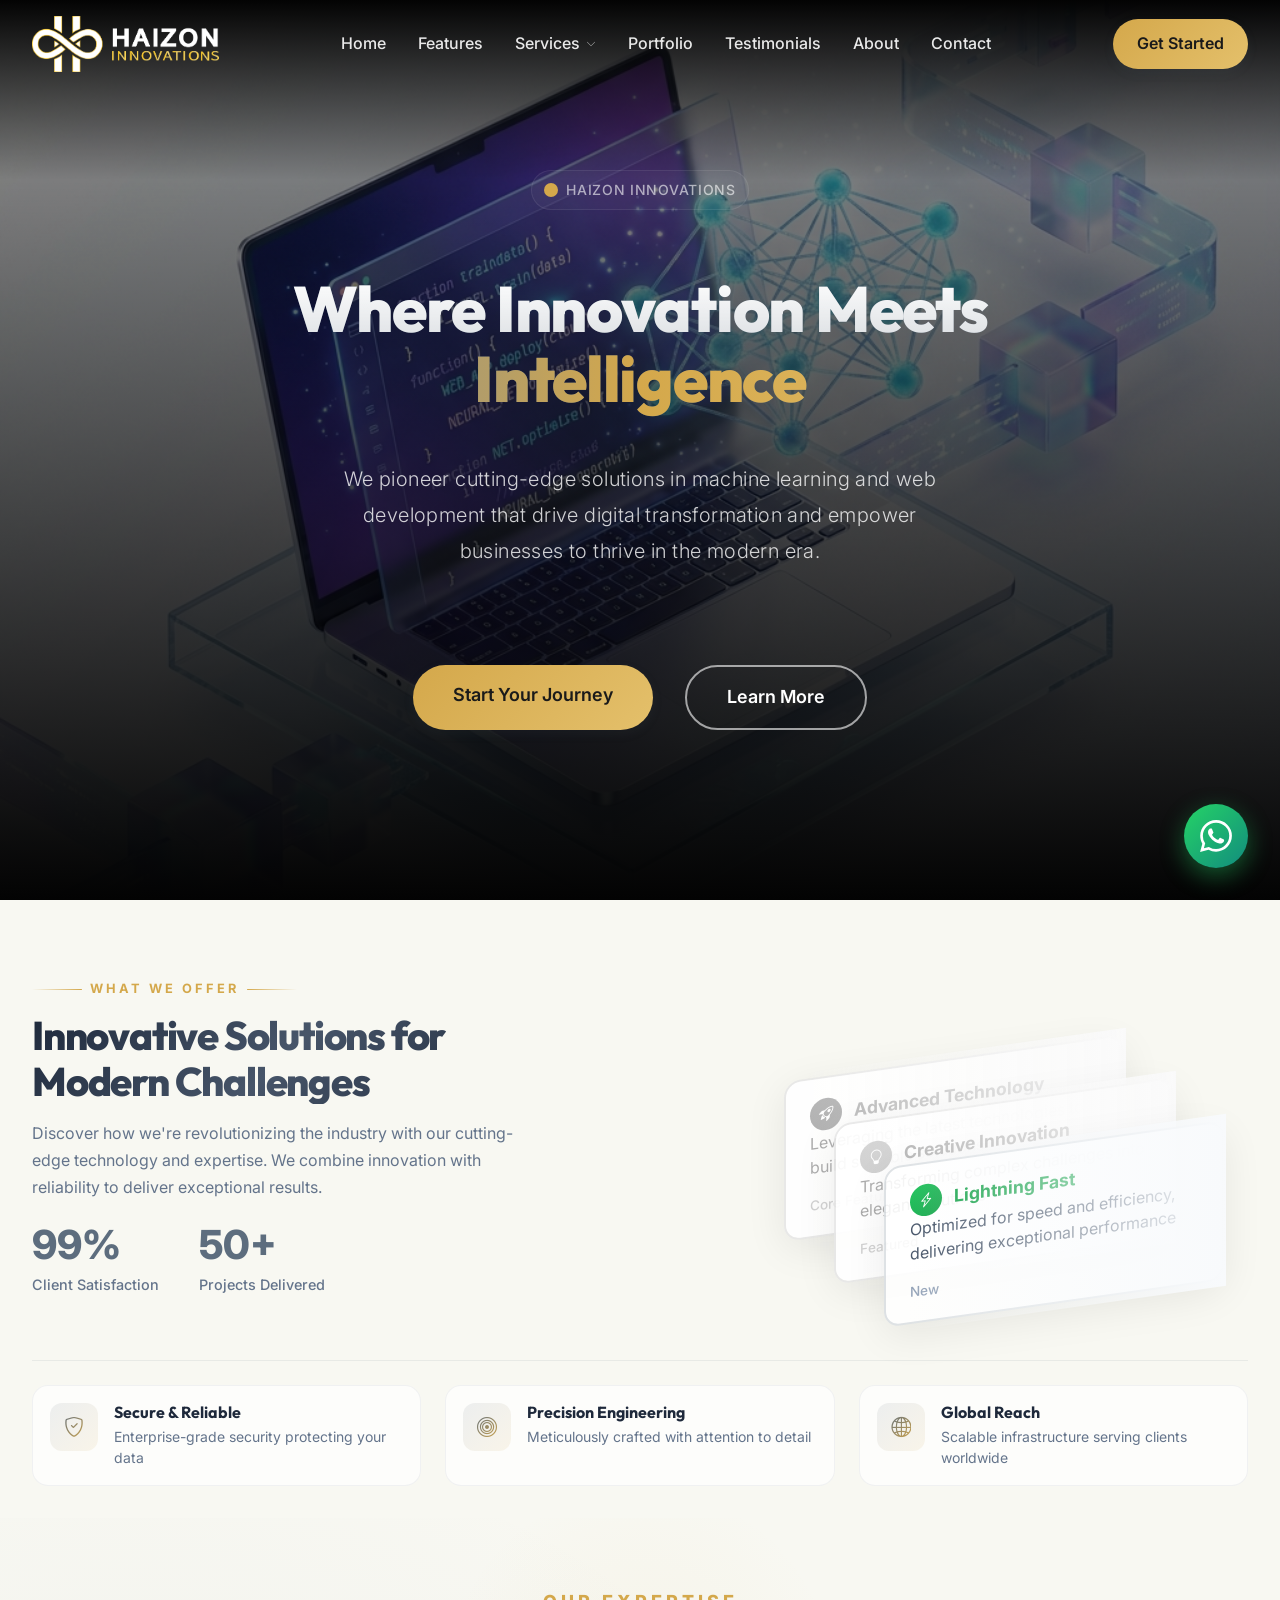
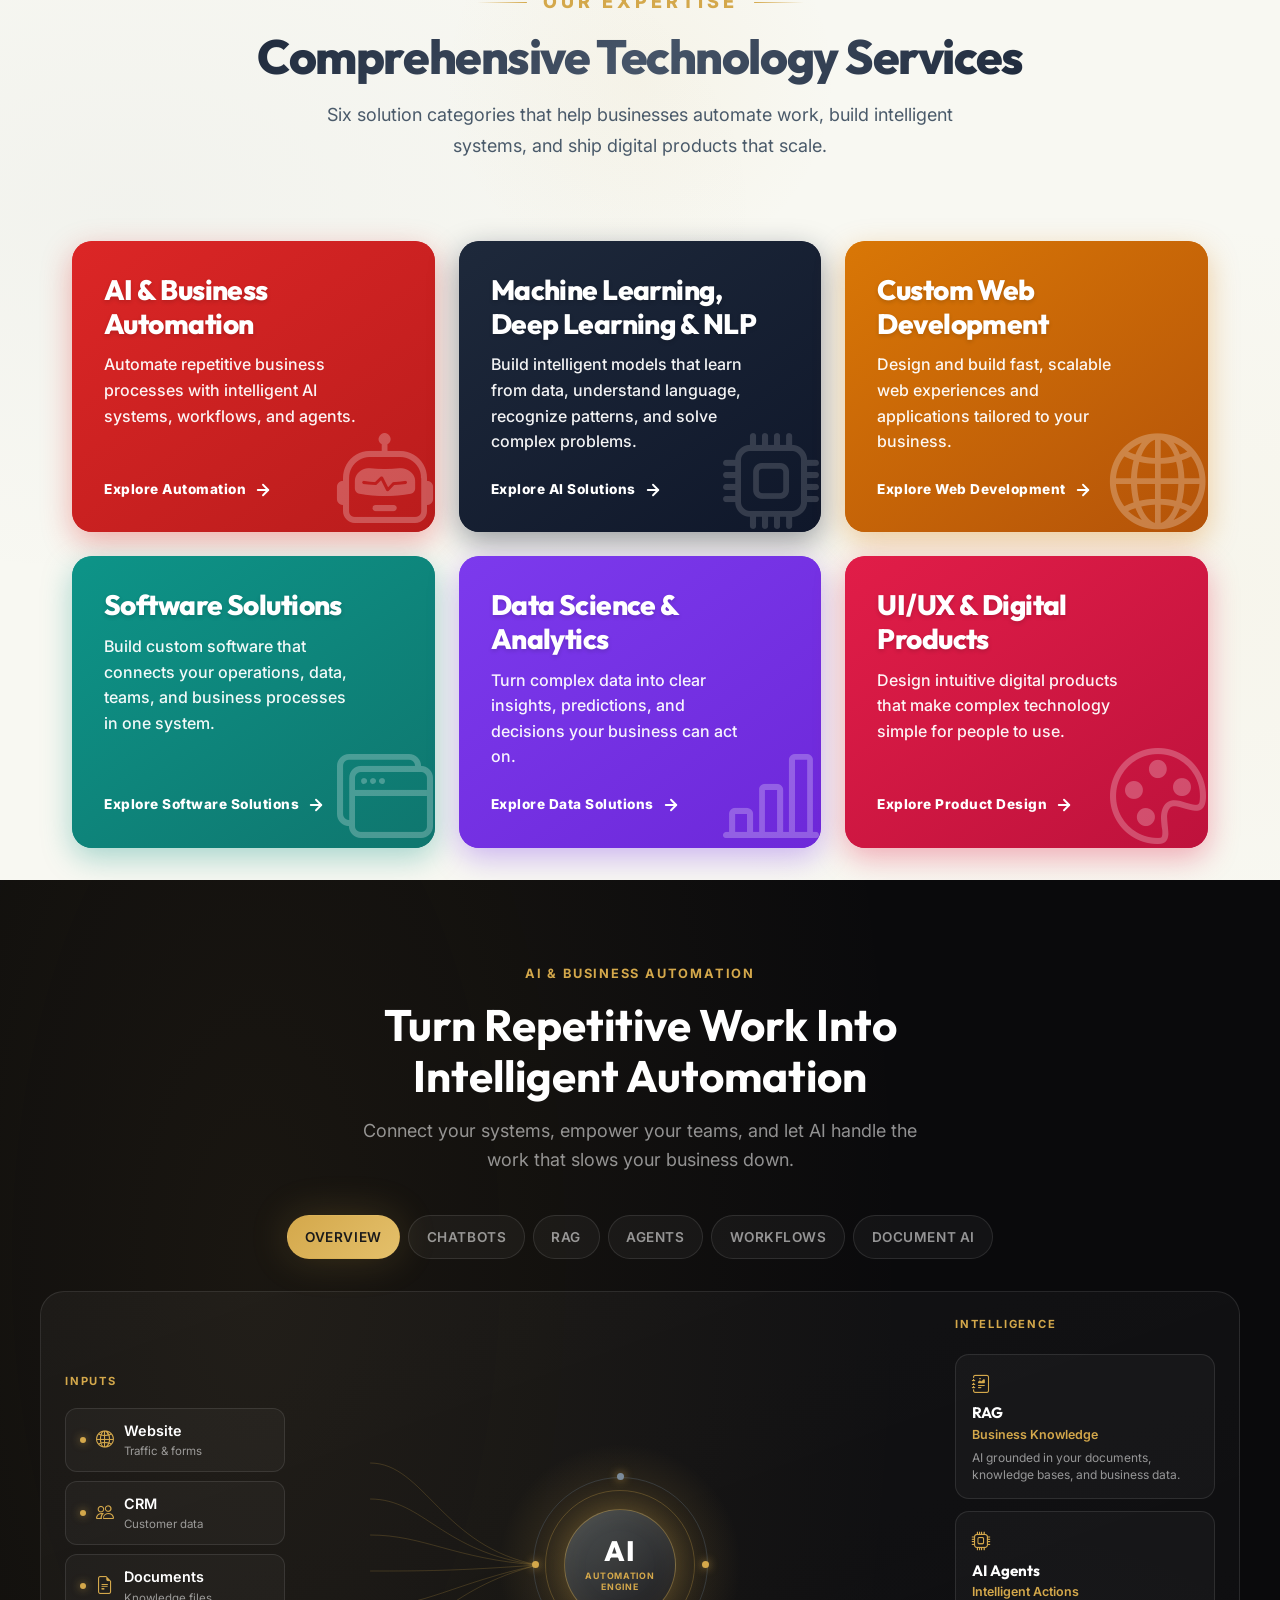
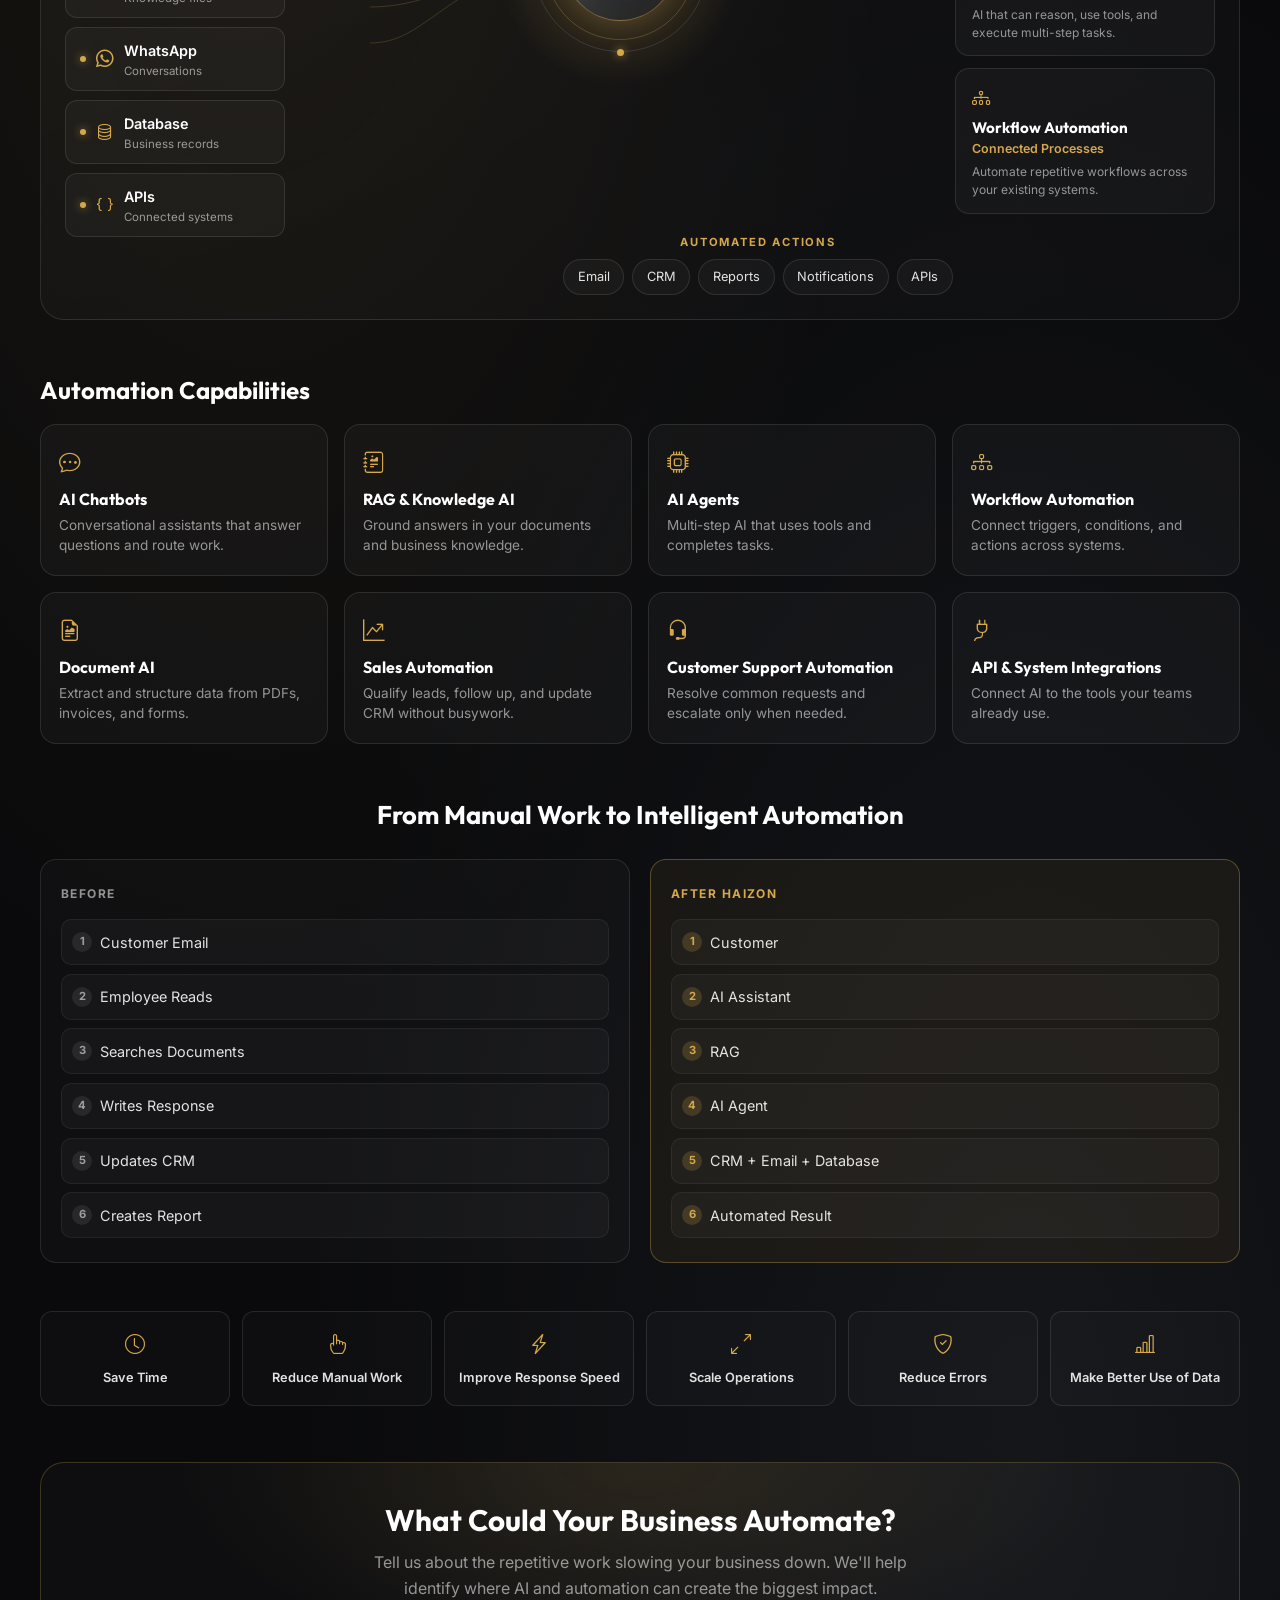
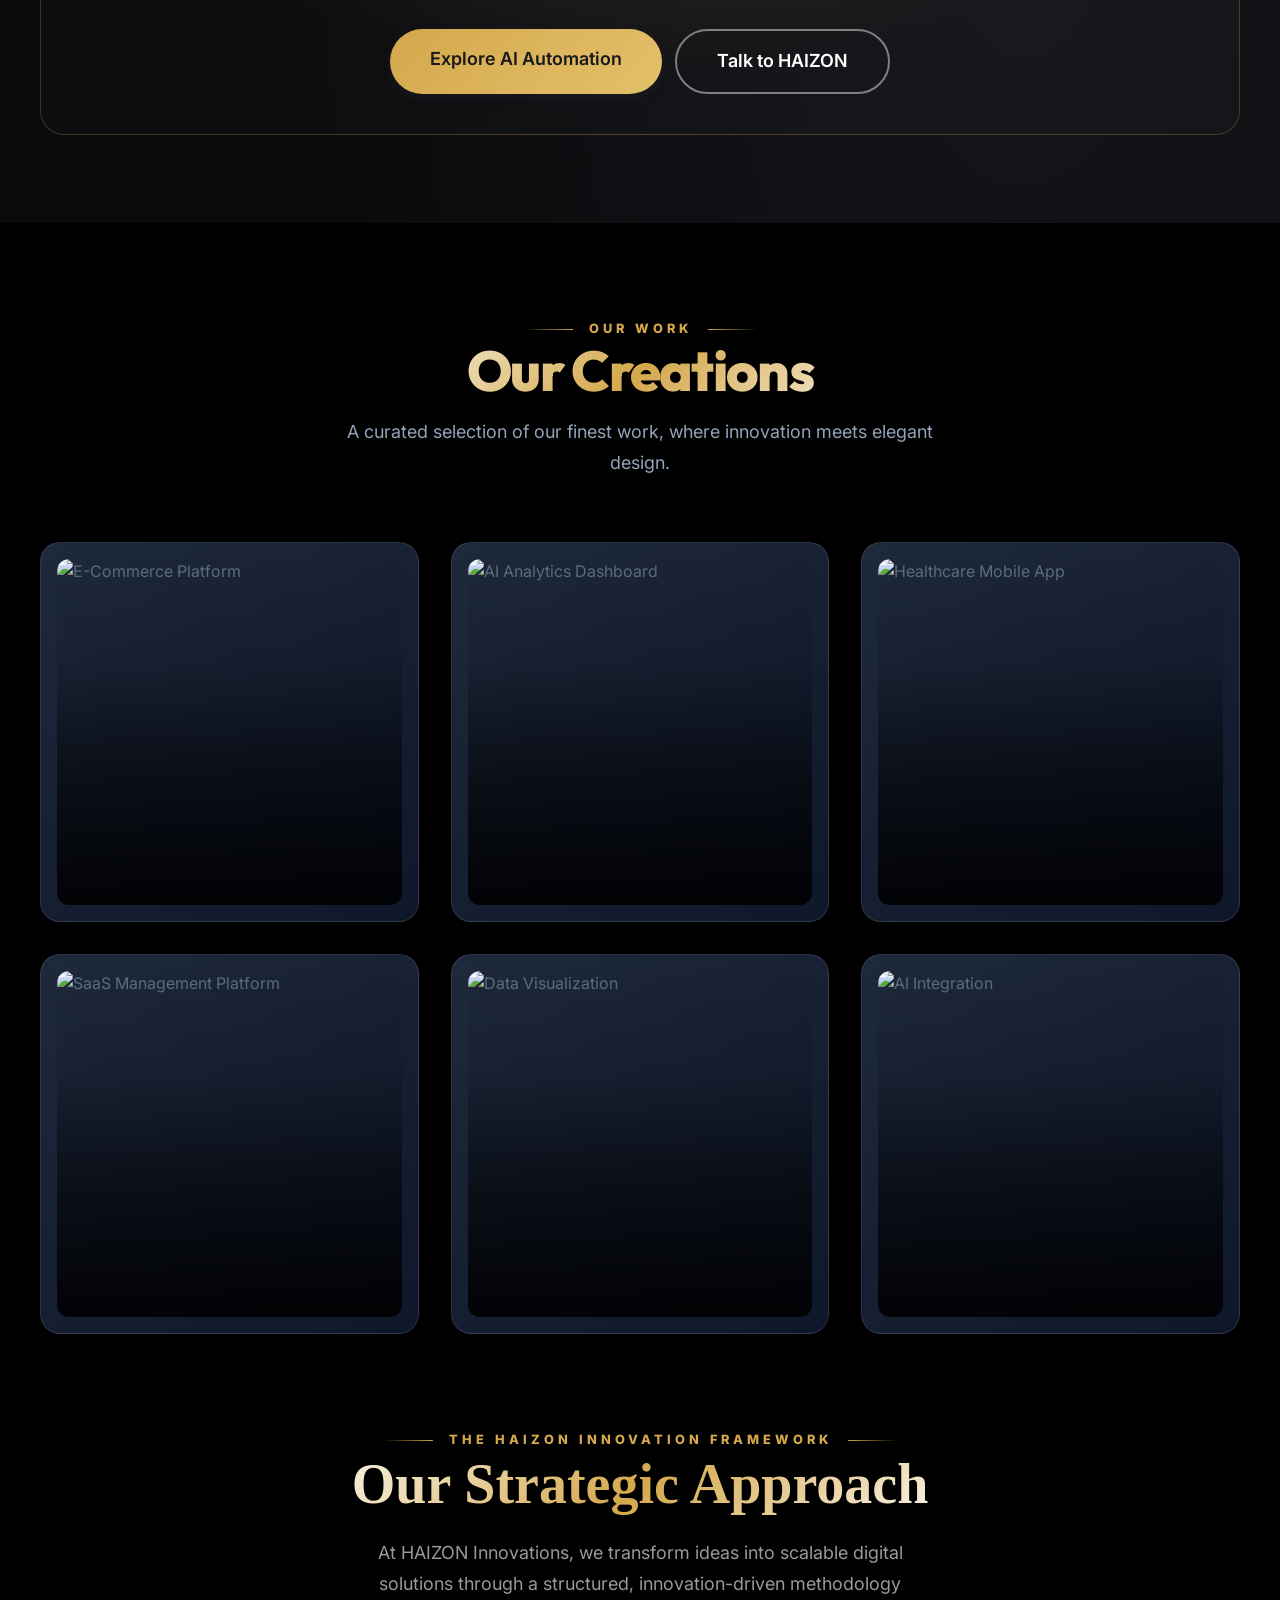
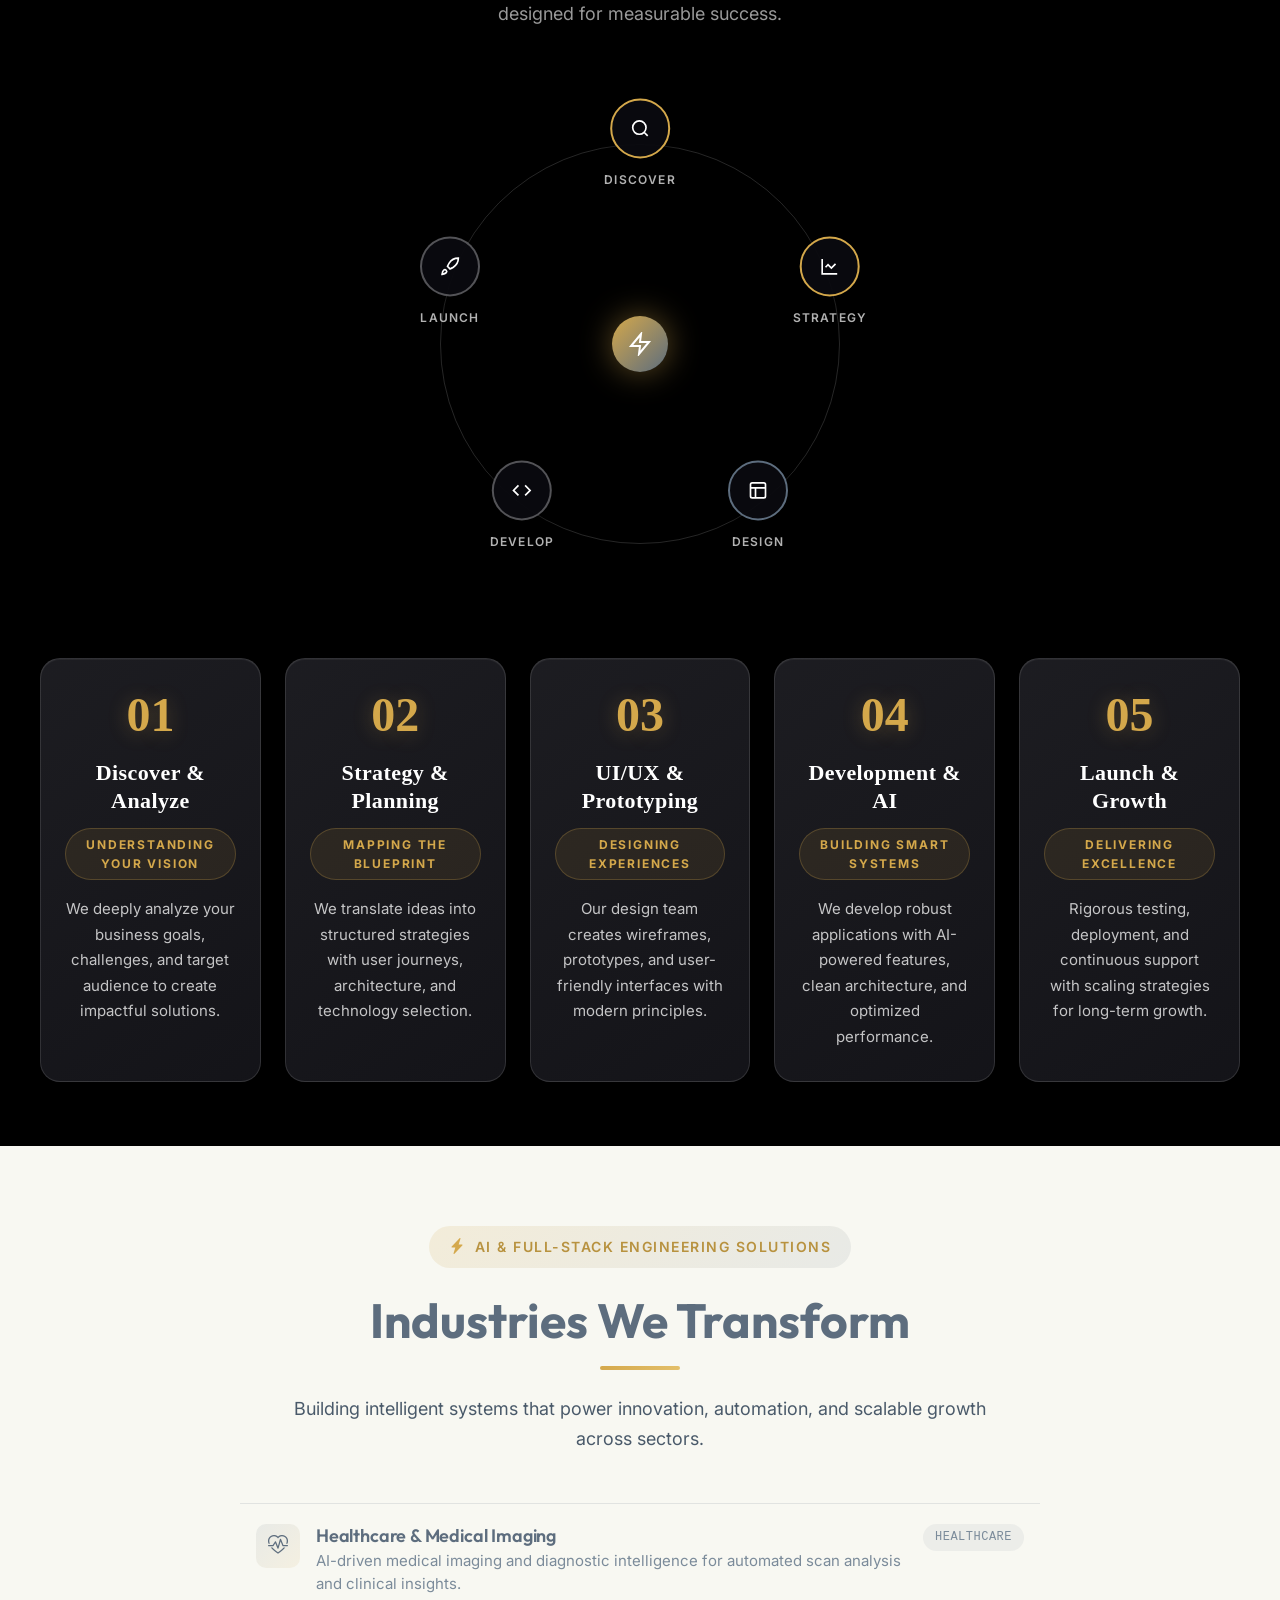
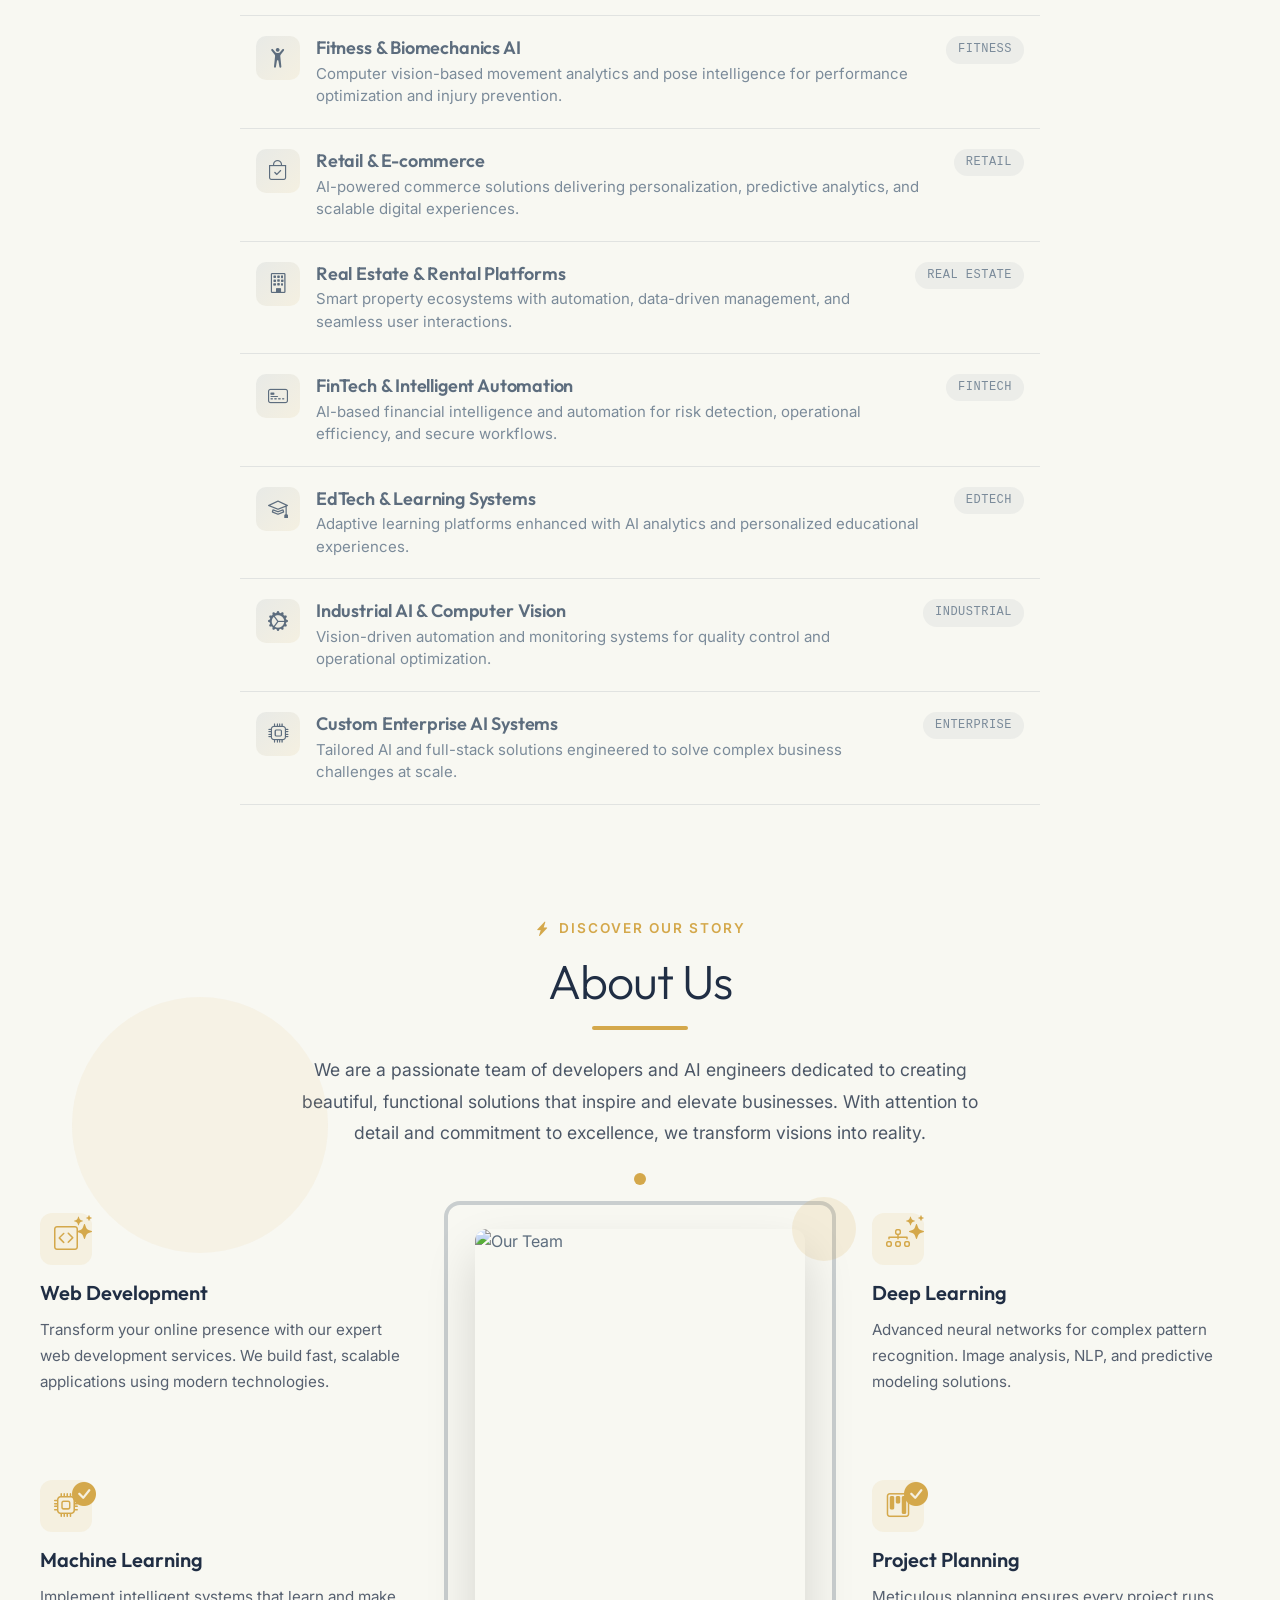
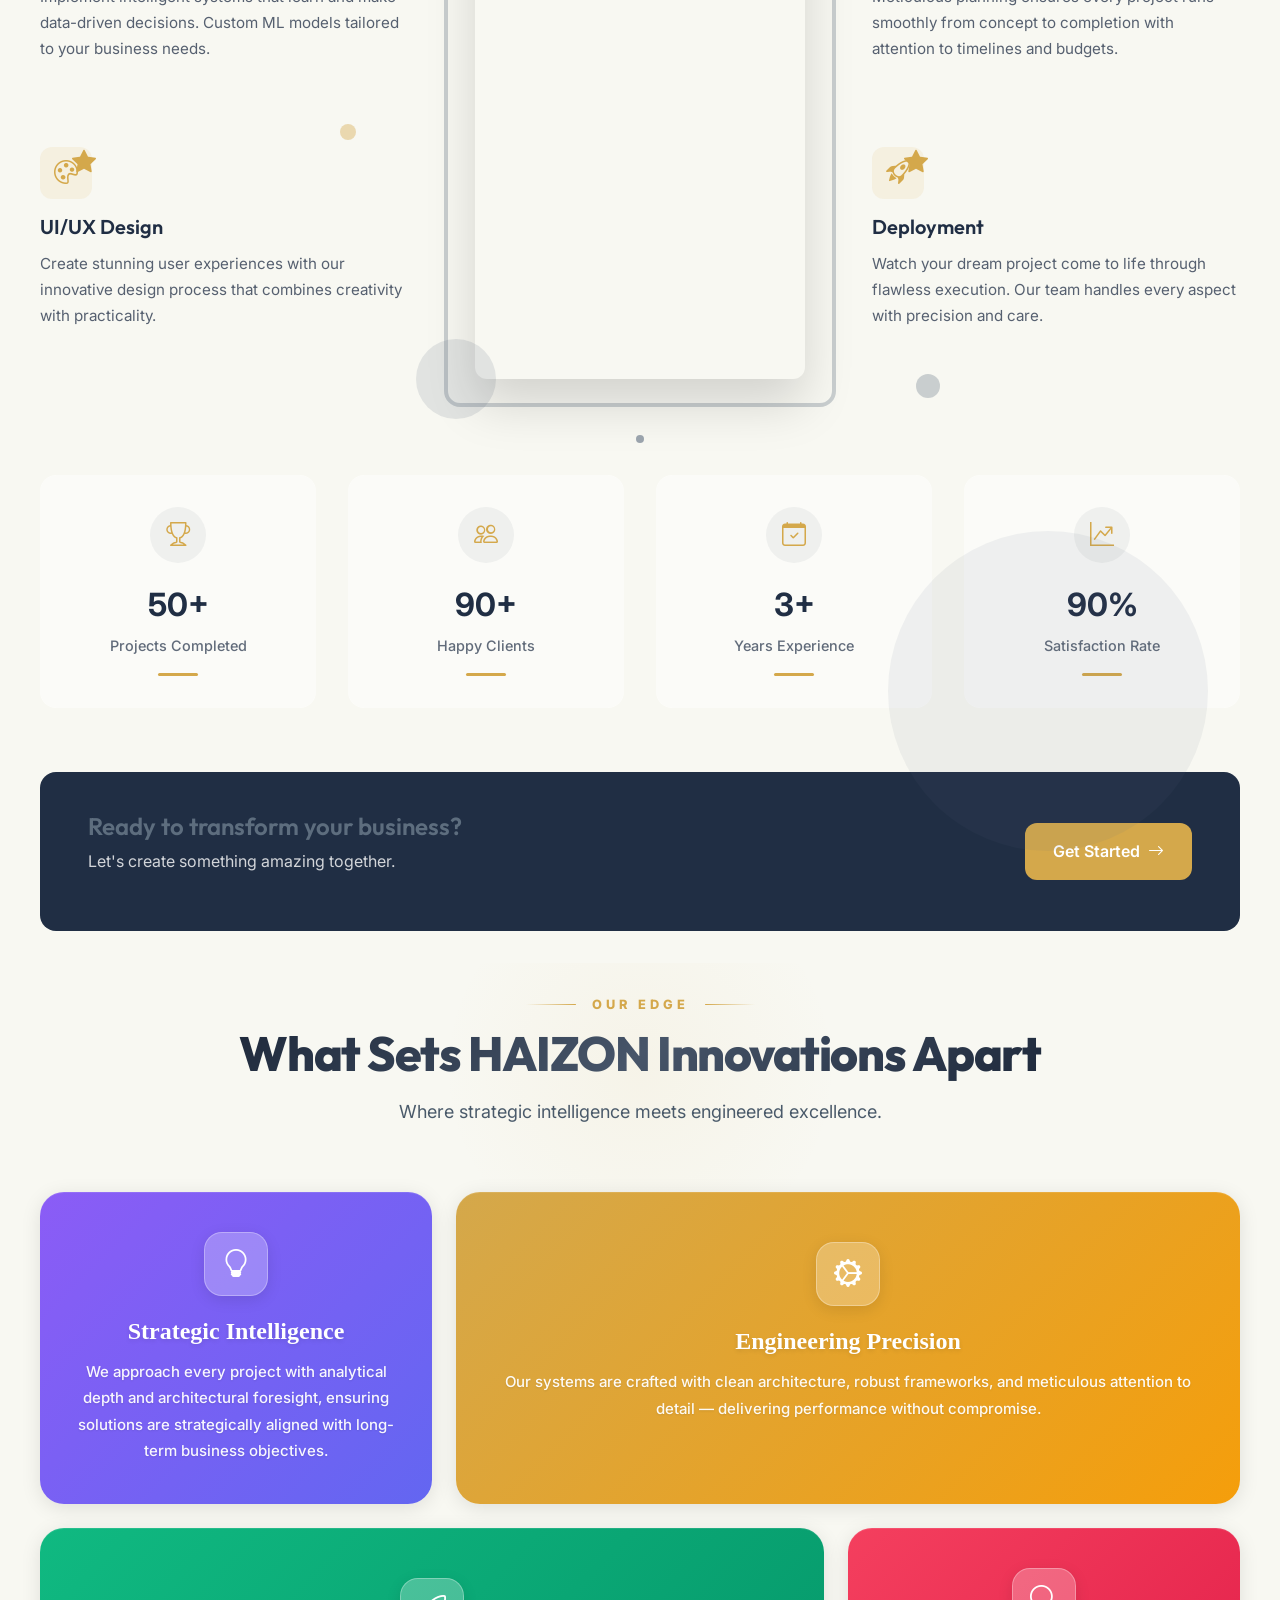
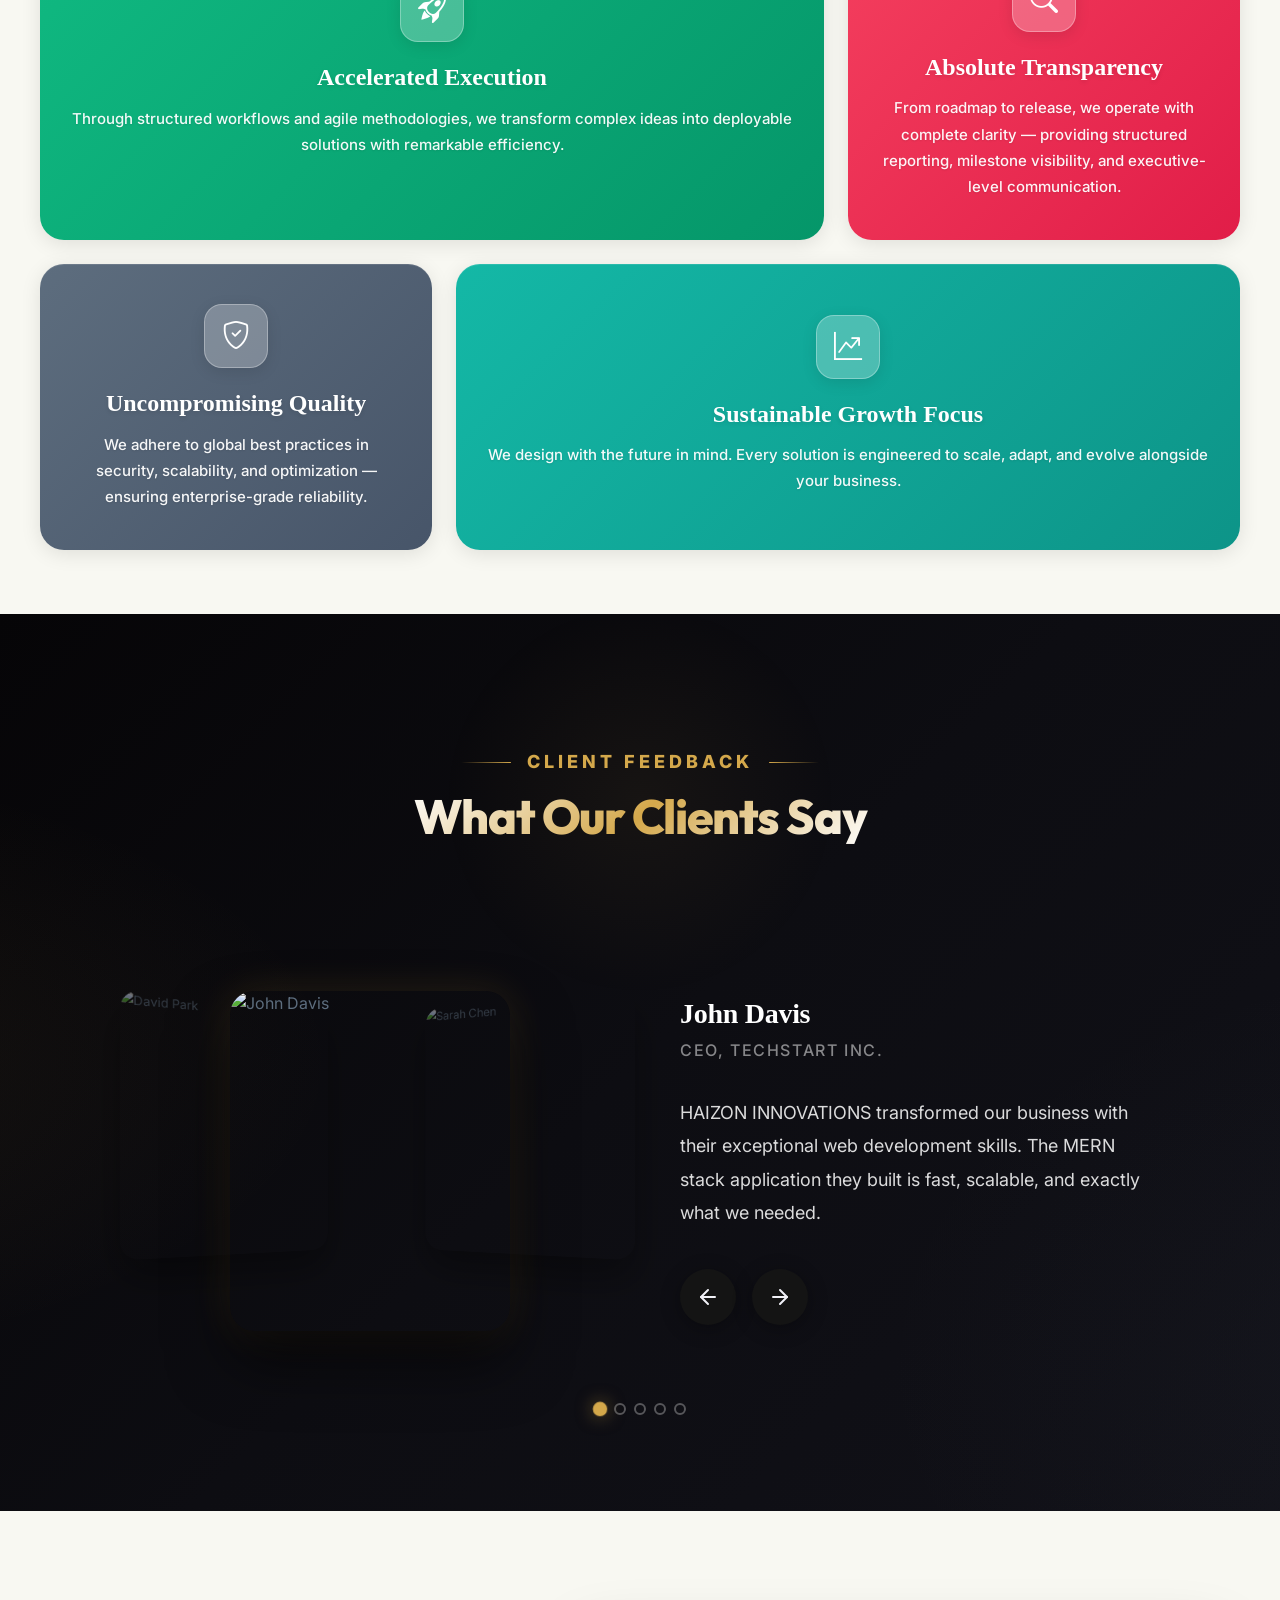
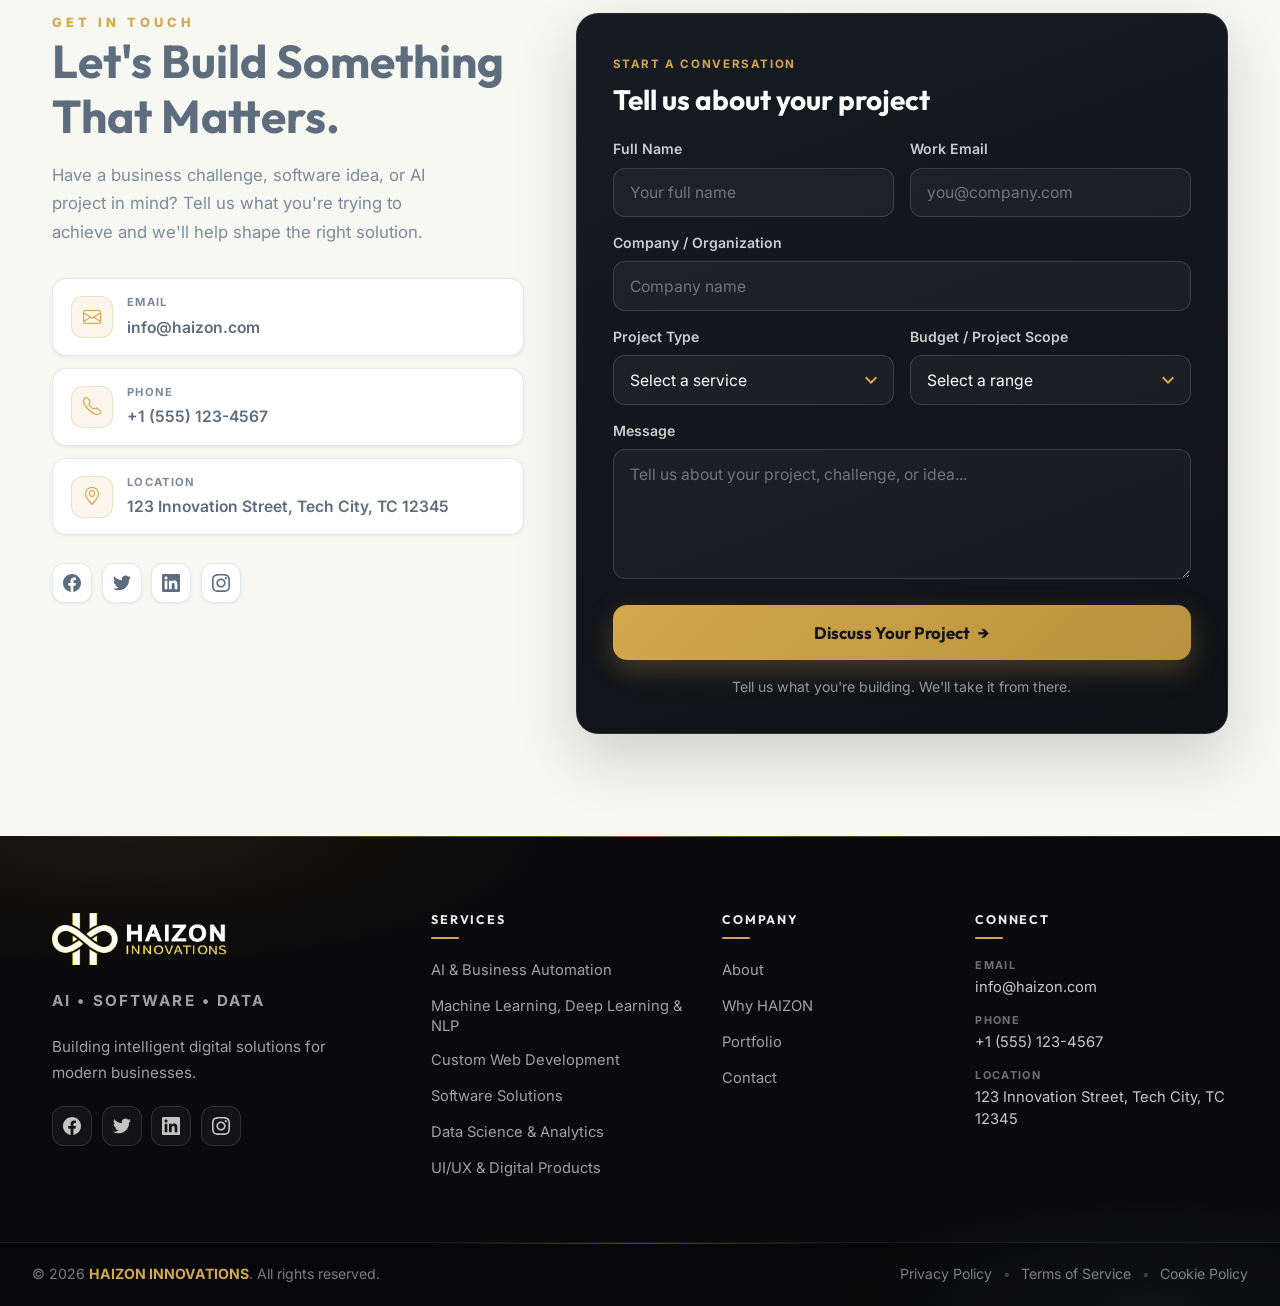
==== index.html @ 23eec8fb "made till data science" ====
<!DOCTYPE html>
<html lang="en">

<head>
    <meta charset="UTF-8">
    <meta name="viewport" content="width=device-width, initial-scale=1.0">
    <meta name="description"
        content="HAIZON INNOVATIONS - Leading the future with cutting-edge technology and innovative solutions">
    <meta name="keywords"
        content="innovation, technology, HAIZON INNOVATIONS, solutions, digital transformation, web development, machine learning, AI">
    <title>HAIZON INNOVATIONS | Pioneering the Future</title>

    <!-- Google Fonts -->
    <link rel="preconnect" href="https://fonts.googleapis.com">
    <link rel="preconnect" href="https://fonts.gstatic.com" crossorigin>
    <link
        href="https://fonts.googleapis.com/css2?family=Inter:wght@300;400;500;600;700&family=Outfit:wght@400;500;600;700;800&display=swap"
        rel="stylesheet">

    <!-- Bootstrap Icons -->
    <link rel="stylesheet" href="https://cdn.jsdelivr.net/npm/bootstrap-icons@1.11.3/font/bootstrap-icons.min.css">

    <!-- Stylesheet -->
    <link rel="stylesheet" href="index.css">
</head>

<body>
    <!-- Navigation -->
    <nav class="navbar" id="navbar">
        <div class="nav-container">
            <a href="#home" class="logo">
                <img src="assets/images/logo.png" alt="HAIZON INNOVATIONS" class="logo-img logo" width="224" height="56" decoding="async">
            </a>
            <ul class="nav-links" id="navLinks">
                <li><a href="#home">Home</a></li>
                <li><a href="#features">Features</a></li>
                <li class="nav-dropdown">
                    <a href="#services">Services <svg class="dropdown-arrow" width="10" height="10" viewBox="0 0 16 16" fill="currentColor"><path fill-rule="evenodd" d="M1.646 4.646a.5.5 0 0 1 .708 0L8 10.293l5.646-5.647a.5.5 0 0 1 .708.708l-6 6a.5.5 0 0 1-.708 0l-6-6a.5.5 0 0 1 0-.708z"/></svg></a>
                    <ul class="dropdown-menu">
                        <li><a href="automation.html">AI &amp; Business Automation</a></li>
                        <li><a href="machine-learning.html">Machine Learning, Deep Learning &amp; NLP</a></li>
                        <li><a href="custom-web-development.html">Custom Web Development</a></li>
                        <li><a href="software-solutions.html">Software Solutions</a></li>
                        <li><a href="data-science.html">Data Science &amp; Analytics</a></li>
                        <li><a href="ui-ux.html">UI/UX &amp; Digital Products</a></li>
                    </ul>
                </li>
                <li><a href="#portfolio">Portfolio</a></li>
                <li><a href="#testimonials">Testimonials</a></li>
                <li><a href="#about">About</a></li>
                <li><a href="#contact">Contact</a></li>
            </ul>

            <a href="#contact" class="nav-cta">Get Started</a>

            <button class="menu-toggle" id="menuToggle" aria-label="Toggle navigation menu" aria-expanded="false">
                <span></span>
                <span></span>
                <span></span>
            </button>
        </div>
    </nav>

    <!-- Hero Section -->
    <section class="hero" id="home">
        <div class="hero-background" id="heroBackground">
            <img src="assets/images/hero-image.png" alt="" class="hero-bg-poster" width="1920" height="1080" decoding="async" fetchpriority="high">
            <video id="heroVideo" class="hero-video" muted loop playsinline preload="none"
                poster="assets/images/hero-image.png" aria-hidden="true" disablePictureInPicture>
                <source data-src="assets/images/hero-background.mp4" type="video/mp4">
            </video>
            <div class="hero-video-overlay"></div>
        </div>

        <div class="hero-container">
            <div class="hero-content-wrapper">
                <!-- Badge -->
                <div class="hero-badge fade-up" data-delay="0.5">
                    <svg class="badge-icon" width="8" height="8" viewBox="0 0 8 8" fill="currentColor">
                        <circle cx="4" cy="4" r="4" fill="currentColor" />
                    </svg>
                    <span>HAIZON INNOVATIONS</span>
                </div>

                <!-- Title -->
                <h1 class="hero-title fade-up" data-delay="0.7">
                    <span class="title-line-1">Where Innovation Meets</span>
                    <span class="title-line-2">Intelligence</span>
                </h1>

                <!-- Description -->
                <p class="hero-description fade-up" data-delay="0.9">
                    We pioneer cutting-edge solutions in machine learning and web development that drive digital
                    transformation and empower businesses to thrive in the modern era.
                </p>

                <!-- CTA Buttons -->
                <div class="hero-cta fade-up" data-delay="1.1">
                    <a href="#contact" class="btn btn-primary">Start Your Journey</a>
                    <a href="#about" class="btn btn-secondary">Learn More</a>
                </div>
            </div>
        </div>

        <!-- Bottom Gradient Overlay -->
        <div class="hero-bottom-overlay"></div>
    </section>

    <!-- Features Section - Premium Stacked Cards -->
    <section class="features" id="features">
        <div class="container">
            <div class="features-layout">
                <!-- Left Side: Section Header -->
                <div class="features-header">
                    <p class="section-subtitle features-subtitle">What We Offer</p>
                    <h2 class="features-title">Innovative Solutions for Modern Challenges</h2>
                    <p class="features-description">
                        Discover how we're revolutionizing the industry with our cutting-edge technology and expertise. 
                        We combine innovation with reliability to deliver exceptional results.
                    </p>
                    <div class="features-stats">
                        <div class="stat-item">
                            <span class="stat-value">99%</span>
                            <span class="stat-label">Client Satisfaction</span>
                        </div>
                        <div class="stat-item">
                            <span class="stat-value">50+</span>
                            <span class="stat-label">Projects Delivered</span>
                        </div>
                    </div>
                </div>

                <!-- Right Side: Stacked Cards -->
                <div class="stacked-cards-container">
                    <div class="stacked-cards">
                        <!-- Card 1 (Back) -->
                        <div class="display-card card-back">
                            <div class="card-header">
                                <span class="card-icon-badge">
                                    <i class="bi bi-rocket-takeoff"></i>
                                </span>
                                <span class="card-label">Advanced Technology</span>
                            </div>
                            <p class="card-text">Leveraging the latest technologies to build scalable solutions</p>
                            <span class="card-date">Core Feature</span>
                        </div>

                        <!-- Card 2 (Middle) -->
                        <div class="display-card card-middle">
                            <div class="card-header">
                                <span class="card-icon-badge icon-amber">
                                    <i class="bi bi-lightbulb"></i>
                                </span>
                                <span class="card-label label-amber">Creative Innovation</span>
                            </div>
                            <p class="card-text">Transforming complex challenges into elegant solutions</p>
                            <span class="card-date">Featured</span>
                        </div>

                        <!-- Card 3 (Front) -->
                        <div class="display-card card-front">
                            <div class="card-header">
                                <span class="card-icon-badge icon-green">
                                    <i class="bi bi-lightning-charge"></i>
                                </span>
                                <span class="card-label label-green">Lightning Fast</span>
                            </div>
                            <p class="card-text">Optimized for speed and efficiency, delivering exceptional performance</p>
                            <span class="card-date">New</span>
                        </div>
                    </div>
                </div>
            </div>

            <!-- Bottom Features Grid -->
            <div class="features-grid-bottom">
                <div class="mini-feature-card">
                    <div class="mini-icon">
                        <i class="bi bi-shield-check"></i>
                    </div>
                    <div class="mini-content">
                        <h4>Secure & Reliable</h4>
                        <p>Enterprise-grade security protecting your data</p>
                    </div>
                </div>

                <div class="mini-feature-card">
                    <div class="mini-icon">
                        <i class="bi bi-bullseye"></i>
                    </div>
                    <div class="mini-content">
                        <h4>Precision Engineering</h4>
                        <p>Meticulously crafted with attention to detail</p>
                    </div>
                </div>

                <div class="mini-feature-card">
                    <div class="mini-icon">
                        <i class="bi bi-globe2"></i>
                    </div>
                    <div class="mini-content">
                        <h4>Global Reach</h4>
                        <p>Scalable infrastructure serving clients worldwide</p>
                    </div>
                </div>
            </div>
        </div>
    </section>

    <!-- Services Section -->
    <section class="services" id="services">
        <div class="container">
            <div class="section-header">
                <p class="section-subtitle">Our Expertise</p>
                <h2>Comprehensive Technology Services</h2>
                <p>Six solution categories that help businesses automate work, build intelligent systems, and ship digital products that scale.</p>
            </div>

            <!-- Premium Service Cards Grid -->
            <div class="premium-services-grid">
                <!-- AI & Business Automation -->
                <div class="premium-service-card card-coral scroll-reveal">
                    <div class="premium-card-content">
                        <h3 class="premium-card-title">AI &amp; Business Automation</h3>
                        <p class="premium-card-desc">Automate repetitive business processes with intelligent AI systems, workflows, and agents.</p>
                        <a href="automation.html" class="premium-card-link">
                            Explore Automation
                            <svg xmlns="http://www.w3.org/2000/svg" width="18" height="18" viewBox="0 0 24 24" fill="none" stroke="currentColor" stroke-width="2.5" stroke-linecap="round" stroke-linejoin="round">
                                <path d="M5 12h14"></path>
                                <path d="m12 5 7 7-7 7"></path>
                            </svg>
                        </a>
                    </div>
                    <div class="premium-card-icon">
                        <i class="bi bi-robot"></i>
                    </div>
                </div>

                <!-- Machine Learning, Deep Learning & NLP -->
                <div class="premium-service-card card-slate scroll-reveal">
                    <div class="premium-card-content">
                        <h3 class="premium-card-title">Machine Learning, Deep Learning &amp; NLP</h3>
                        <p class="premium-card-desc">Build intelligent models that learn from data, understand language, recognize patterns, and solve complex problems.</p>
                        <a href="machine-learning.html" class="premium-card-link">
                            Explore AI Solutions
                            <svg xmlns="http://www.w3.org/2000/svg" width="18" height="18" viewBox="0 0 24 24" fill="none" stroke="currentColor" stroke-width="2.5" stroke-linecap="round" stroke-linejoin="round">
                                <path d="M5 12h14"></path>
                                <path d="m12 5 7 7-7 7"></path>
                            </svg>
                        </a>
                    </div>
                    <div class="premium-card-icon">
                        <i class="bi bi-cpu"></i>
                    </div>
                </div>

                <!-- Custom Web Development -->
                <div class="premium-service-card card-amber scroll-reveal">
                    <div class="premium-card-content">
                        <h3 class="premium-card-title">Custom Web Development</h3>
                        <p class="premium-card-desc">Design and build fast, scalable web experiences and applications tailored to your business.</p>
                        <a href="custom-web-development.html" class="premium-card-link">
                            Explore Web Development
                            <svg xmlns="http://www.w3.org/2000/svg" width="18" height="18" viewBox="0 0 24 24" fill="none" stroke="currentColor" stroke-width="2.5" stroke-linecap="round" stroke-linejoin="round">
                                <path d="M5 12h14"></path>
                                <path d="m12 5 7 7-7 7"></path>
                            </svg>
                        </a>
                    </div>
                    <div class="premium-card-icon">
                        <i class="bi bi-globe2"></i>
                    </div>
                </div>

                <!-- Software Solutions -->
                <div class="premium-service-card card-teal scroll-reveal">
                    <div class="premium-card-content">
                        <h3 class="premium-card-title">Software Solutions</h3>
                        <p class="premium-card-desc">Build custom software that connects your operations, data, teams, and business processes in one system.</p>
                        <a href="software-solutions.html" class="premium-card-link">
                            Explore Software Solutions
                            <svg xmlns="http://www.w3.org/2000/svg" width="18" height="18" viewBox="0 0 24 24" fill="none" stroke="currentColor" stroke-width="2.5" stroke-linecap="round" stroke-linejoin="round">
                                <path d="M5 12h14"></path>
                                <path d="m12 5 7 7-7 7"></path>
                            </svg>
                        </a>
                    </div>
                    <div class="premium-card-icon">
                        <i class="bi bi-window-stack"></i>
                    </div>
                </div>

                <!-- Data Science & Analytics -->
                <div class="premium-service-card card-violet scroll-reveal">
                    <div class="premium-card-content">
                        <h3 class="premium-card-title">Data Science &amp; Analytics</h3>
                        <p class="premium-card-desc">Turn complex data into clear insights, predictions, and decisions your business can act on.</p>
                        <a href="data-science.html" class="premium-card-link">
                            Explore Data Solutions
                            <svg xmlns="http://www.w3.org/2000/svg" width="18" height="18" viewBox="0 0 24 24" fill="none" stroke="currentColor" stroke-width="2.5" stroke-linecap="round" stroke-linejoin="round">
                                <path d="M5 12h14"></path>
                                <path d="m12 5 7 7-7 7"></path>
                            </svg>
                        </a>
                    </div>
                    <div class="premium-card-icon">
                        <i class="bi bi-bar-chart-line"></i>
                    </div>
                </div>

                <!-- UI/UX & Digital Products -->
                <div class="premium-service-card card-rose scroll-reveal">
                    <div class="premium-card-content">
                        <h3 class="premium-card-title">UI/UX &amp; Digital Products</h3>
                        <p class="premium-card-desc">Design intuitive digital products that make complex technology simple for people to use.</p>
                        <a href="ui-ux.html" class="premium-card-link">
                            Explore Product Design
                            <svg xmlns="http://www.w3.org/2000/svg" width="18" height="18" viewBox="0 0 24 24" fill="none" stroke="currentColor" stroke-width="2.5" stroke-linecap="round" stroke-linejoin="round">
                                <path d="M5 12h14"></path>
                                <path d="m12 5 7 7-7 7"></path>
                            </svg>
                        </a>
                    </div>
                    <div class="premium-card-icon">
                        <i class="bi bi-palette"></i>
                    </div>
                </div>
            </div>
            </div>
        </div>
    </section>

    <!-- AI & Business Automation Section -->
    <section class="automation-section" id="automation" aria-labelledby="automation-heading">
        <div class="automation-container">
            <header class="automation-header">
                <p class="automation-eyebrow">AI &amp; BUSINESS AUTOMATION</p>
                <h2 id="automation-heading" class="automation-title">Turn Repetitive Work Into Intelligent Automation</h2>
                <p class="automation-lead">Connect your systems, empower your teams, and let AI handle the work that slows your business down.</p>
            </header>

            <div class="automation-tabs" role="tablist" aria-label="Automation capabilities">
                <button type="button" class="automation-tab" role="tab" id="automation-tab-overview" aria-selected="true" aria-controls="automation-panel" tabindex="0" data-mode="overview">Overview</button>
                <button type="button" class="automation-tab" role="tab" id="automation-tab-chatbots" aria-selected="false" aria-controls="automation-panel" tabindex="-1" data-mode="chatbots">Chatbots</button>
                <button type="button" class="automation-tab" role="tab" id="automation-tab-rag" aria-selected="false" aria-controls="automation-panel" tabindex="-1" data-mode="rag">RAG</button>
                <button type="button" class="automation-tab" role="tab" id="automation-tab-agents" aria-selected="false" aria-controls="automation-panel" tabindex="-1" data-mode="agents">Agents</button>
                <button type="button" class="automation-tab" role="tab" id="automation-tab-workflows" aria-selected="false" aria-controls="automation-panel" tabindex="-1" data-mode="workflows">Workflows</button>
                <button type="button" class="automation-tab" role="tab" id="automation-tab-document" aria-selected="false" aria-controls="automation-panel" tabindex="-1" data-mode="document">Document AI</button>
            </div>

            <p class="automation-live" id="automation-live" aria-live="polite">Showing overview: business systems connected to the AI automation engine.</p>

            <div class="automation-visual" id="automation-panel" role="tabpanel" aria-labelledby="automation-tab-overview" data-mode="overview">

                <!-- Desktop composition (>=1200px) -->
                <div class="automation-visual--desktop" aria-hidden="false">
                    <div class="automation-ecosystem" data-flow="overview">
                        <div class="automation-inputs">
                            <p class="automation-layer-label">Inputs</p>
                            <div class="automation-node" data-input="website"><span class="automation-node-dot"></span><i class="bi bi-globe2" aria-hidden="true"></i><div><strong>Website</strong><span>Traffic &amp; forms</span></div></div>
                            <div class="automation-node" data-input="crm"><span class="automation-node-dot"></span><i class="bi bi-people" aria-hidden="true"></i><div><strong>CRM</strong><span>Customer data</span></div></div>
                            <div class="automation-node" data-input="documents"><span class="automation-node-dot"></span><i class="bi bi-file-earmark-text" aria-hidden="true"></i><div><strong>Documents</strong><span>Knowledge files</span></div></div>
                            <div class="automation-node" data-input="whatsapp"><span class="automation-node-dot"></span><i class="bi bi-whatsapp" aria-hidden="true"></i><div><strong>WhatsApp</strong><span>Conversations</span></div></div>
                            <div class="automation-node" data-input="database"><span class="automation-node-dot"></span><i class="bi bi-database" aria-hidden="true"></i><div><strong>Database</strong><span>Business records</span></div></div>
                            <div class="automation-node" data-input="apis"><span class="automation-node-dot"></span><i class="bi bi-braces" aria-hidden="true"></i><div><strong>APIs</strong><span>Connected systems</span></div></div>
                        </div>

                        <div class="automation-core-wrap">
                            <svg class="automation-flow-svg" viewBox="0 0 280 420" aria-hidden="true" focusable="false">
                                <path class="automation-path" id="automation-path-d1" d="M0,40 C90,40 120,180 280,210" fill="none"/>
                                <path class="automation-path" id="automation-path-d2" d="M0,100 C90,100 120,190 280,210" fill="none"/>
                                <path class="automation-path" id="automation-path-d3" d="M0,160 C90,160 140,200 280,210" fill="none"/>
                                <path class="automation-path" id="automation-path-d4" d="M0,220 C90,220 140,220 280,210" fill="none"/>
                                <path class="automation-path" id="automation-path-d5" d="M0,280 C90,280 140,240 280,210" fill="none"/>
                                <path class="automation-path" id="automation-path-d6" d="M0,340 C90,340 120,250 280,210" fill="none"/>
                                <circle class="automation-particle" r="3"><animateMotion dur="4s" repeatCount="indefinite" begin="0s"><mpath href="#automation-path-d1"/></animateMotion></circle>
                                <circle class="automation-particle" r="3"><animateMotion dur="4.5s" repeatCount="indefinite" begin="0.7s"><mpath href="#automation-path-d2"/></animateMotion></circle>
                                <circle class="automation-particle" r="3"><animateMotion dur="5s" repeatCount="indefinite" begin="1.2s"><mpath href="#automation-path-d3"/></animateMotion></circle>
                                <circle class="automation-particle" r="2.5"><animateMotion dur="4.2s" repeatCount="indefinite" begin="1.8s"><mpath href="#automation-path-d4"/></animateMotion></circle>
                                <circle class="automation-particle" r="3"><animateMotion dur="5.2s" repeatCount="indefinite" begin="0.4s"><mpath href="#automation-path-d5"/></animateMotion></circle>
                                <circle class="automation-particle" r="2.5"><animateMotion dur="4.8s" repeatCount="indefinite" begin="2.1s"><mpath href="#automation-path-d6"/></animateMotion></circle>
                            </svg>
                            <div class="automation-core">
                                <div class="automation-core-glow"></div>
                                <div class="automation-core-ring automation-core-ring--1"></div>
                                <div class="automation-core-ring automation-core-ring--2"></div>
                                <span class="automation-orbit-dot automation-orbit-dot--1"></span>
                                <span class="automation-orbit-dot automation-orbit-dot--2"></span>
                                <span class="automation-orbit-dot automation-orbit-dot--3"></span>
                                <span class="automation-orbit-dot automation-orbit-dot--4"></span>
                                <div class="automation-core-center">
                                    <span class="automation-core-ai">AI</span>
                                    <span class="automation-core-label">AUTOMATION ENGINE</span>
                                </div>
                            </div>
                        </div>

                        <div class="automation-intelligence">
                            <p class="automation-layer-label">Intelligence</p>
                            <div class="automation-intel-node">
                                <i class="bi bi-journal-richtext" aria-hidden="true"></i>
                                <h3>RAG</h3>
                                <p class="automation-intel-title">Business Knowledge</p>
                                <p class="automation-intel-desc">AI grounded in your documents, knowledge bases, and business data.</p>
                            </div>
                            <div class="automation-intel-node">
                                <i class="bi bi-cpu" aria-hidden="true"></i>
                                <h3>AI Agents</h3>
                                <p class="automation-intel-title">Intelligent Actions</p>
                                <p class="automation-intel-desc">AI that can reason, use tools, and execute multi-step tasks.</p>
                            </div>
                            <div class="automation-intel-node">
                                <i class="bi bi-diagram-3" aria-hidden="true"></i>
                                <h3>Workflow Automation</h3>
                                <p class="automation-intel-title">Connected Processes</p>
                                <p class="automation-intel-desc">Automate repetitive workflows across your existing systems.</p>
                            </div>
                        </div>

                        <div class="automation-outputs">
                            <p class="automation-layer-label">Automated Actions</p>
                            <div class="automation-output-pills">
                                <span>Email</span><span>CRM</span><span>Reports</span><span>Notifications</span><span>APIs</span>
                            </div>
                        </div>
                    </div>

                    <div class="automation-mode-flow" data-flow="chatbots" hidden>
                        <div class="automation-flow-steps">
                            <div class="automation-flow-step">Customer</div>
                            <span class="automation-flow-arrow" aria-hidden="true"></span>
                            <div class="automation-flow-step">AI Assistant</div>
                            <span class="automation-flow-arrow" aria-hidden="true"></span>
                            <div class="automation-flow-step">RAG / Knowledge</div>
                            <span class="automation-flow-arrow" aria-hidden="true"></span>
                            <div class="automation-flow-step">Response</div>
                            <span class="automation-flow-arrow" aria-hidden="true"></span>
                            <div class="automation-flow-step automation-flow-step--accent">CRM / Human Handoff</div>
                        </div>
                    </div>
                    <div class="automation-mode-flow" data-flow="rag" hidden>
                        <div class="automation-flow-steps">
                            <div class="automation-flow-step-group">
                                <span>PDF</span><span>Docs</span><span>FAQ</span><span>Website</span>
                            </div>
                            <span class="automation-flow-arrow" aria-hidden="true"></span>
                            <div class="automation-flow-step automation-flow-step--core">RAG Engine</div>
                            <span class="automation-flow-arrow" aria-hidden="true"></span>
                            <div class="automation-flow-step">Semantic Search</div>
                            <span class="automation-flow-arrow" aria-hidden="true"></span>
                            <div class="automation-flow-step automation-flow-step--accent">Grounded AI Response</div>
                        </div>
                    </div>
                    <div class="automation-mode-flow" data-flow="agents" hidden>
                        <div class="automation-flow-steps">
                            <div class="automation-flow-step automation-flow-step--core">AI Agent</div>
                            <span class="automation-flow-arrow" aria-hidden="true"></span>
                            <div class="automation-flow-step-group">
                                <span>Search</span><span>CRM</span><span>API</span><span>Database</span>
                            </div>
                            <span class="automation-flow-arrow" aria-hidden="true"></span>
                            <div class="automation-flow-step">Decision</div>
                            <span class="automation-flow-arrow" aria-hidden="true"></span>
                            <div class="automation-flow-step automation-flow-step--accent">Action</div>
                        </div>
                    </div>
                    <div class="automation-mode-flow" data-flow="workflows" hidden>
                        <div class="automation-flow-steps">
                            <div class="automation-flow-step">Trigger</div>
                            <span class="automation-flow-arrow" aria-hidden="true"></span>
                            <div class="automation-flow-step automation-flow-step--core">AI Processing</div>
                            <span class="automation-flow-arrow" aria-hidden="true"></span>
                            <div class="automation-flow-step">Condition</div>
                            <span class="automation-flow-arrow" aria-hidden="true"></span>
                            <div class="automation-flow-step">Action</div>
                            <span class="automation-flow-arrow" aria-hidden="true"></span>
                            <div class="automation-flow-step automation-flow-step--accent">Result</div>
                        </div>
                    </div>
                    <div class="automation-mode-flow" data-flow="document" hidden>
                        <div class="automation-flow-steps">
                            <div class="automation-flow-step">PDF / Invoice / Form</div>
                            <span class="automation-flow-arrow" aria-hidden="true"></span>
                            <div class="automation-flow-step automation-flow-step--core">AI / OCR</div>
                            <span class="automation-flow-arrow" aria-hidden="true"></span>
                            <div class="automation-flow-step">Information Extraction</div>
                            <span class="automation-flow-arrow" aria-hidden="true"></span>
                            <div class="automation-flow-step">Validation</div>
                            <span class="automation-flow-arrow" aria-hidden="true"></span>
                            <div class="automation-flow-step automation-flow-step--accent">Database / CRM</div>
                        </div>
                    </div>
                </div>

                <!-- Tablet composition (768–1199px) -->
                <div class="automation-visual--tablet">
                    <div class="automation-tablet-stack" data-flow="overview">
                        <div class="automation-core automation-core--compact">
                            <div class="automation-core-glow"></div>
                            <div class="automation-core-ring automation-core-ring--1"></div>
                            <div class="automation-core-ring automation-core-ring--2"></div>
                            <div class="automation-core-center">
                                <span class="automation-core-ai">AI</span>
                                <span class="automation-core-label">AUTOMATION ENGINE</span>
                            </div>
                        </div>
                        <span class="automation-flow-arrow automation-flow-arrow--down" aria-hidden="true"></span>
                        <div class="automation-tablet-intel">
                            <div class="automation-intel-node"><i class="bi bi-journal-richtext" aria-hidden="true"></i><h3>RAG</h3><p>Business Knowledge</p></div>
                            <div class="automation-intel-node"><i class="bi bi-cpu" aria-hidden="true"></i><h3>Agents</h3><p>Intelligent Actions</p></div>
                            <div class="automation-intel-node"><i class="bi bi-diagram-3" aria-hidden="true"></i><h3>Workflow</h3><p>Connected Processes</p></div>
                        </div>
                        <span class="automation-flow-arrow automation-flow-arrow--down" aria-hidden="true"></span>
                        <div class="automation-outputs">
                            <p class="automation-layer-label">Automated Actions</p>
                            <div class="automation-output-pills">
                                <span>Email</span><span>CRM</span><span>Reports</span><span>Notifications</span><span>APIs</span>
                            </div>
                        </div>
                        <div class="automation-input-pills" aria-label="Connected systems">
                            <span>Website</span><span>CRM</span><span>Documents</span><span>WhatsApp</span><span>Database</span><span>APIs</span>
                        </div>
                    </div>
                    <div class="automation-mode-flow" data-flow="chatbots" hidden>
                        <div class="automation-flow-steps automation-flow-steps--vertical">
                            <div class="automation-flow-step">Customer</div><span class="automation-flow-arrow automation-flow-arrow--down" aria-hidden="true"></span>
                            <div class="automation-flow-step">AI Assistant</div><span class="automation-flow-arrow automation-flow-arrow--down" aria-hidden="true"></span>
                            <div class="automation-flow-step">RAG / Knowledge</div><span class="automation-flow-arrow automation-flow-arrow--down" aria-hidden="true"></span>
                            <div class="automation-flow-step">Response</div><span class="automation-flow-arrow automation-flow-arrow--down" aria-hidden="true"></span>
                            <div class="automation-flow-step automation-flow-step--accent">CRM / Human Handoff</div>
                        </div>
                    </div>
                    <div class="automation-mode-flow" data-flow="rag" hidden>
                        <div class="automation-flow-steps automation-flow-steps--vertical">
                            <div class="automation-flow-step-group"><span>PDF</span><span>Docs</span><span>FAQ</span><span>Website</span></div>
                            <span class="automation-flow-arrow automation-flow-arrow--down" aria-hidden="true"></span>
                            <div class="automation-flow-step automation-flow-step--core">RAG Engine</div>
                            <span class="automation-flow-arrow automation-flow-arrow--down" aria-hidden="true"></span>
                            <div class="automation-flow-step">Semantic Search</div>
                            <span class="automation-flow-arrow automation-flow-arrow--down" aria-hidden="true"></span>
                            <div class="automation-flow-step automation-flow-step--accent">Grounded AI Response</div>
                        </div>
                    </div>
                    <div class="automation-mode-flow" data-flow="agents" hidden>
                        <div class="automation-flow-steps automation-flow-steps--vertical">
                            <div class="automation-flow-step automation-flow-step--core">AI Agent</div>
                            <span class="automation-flow-arrow automation-flow-arrow--down" aria-hidden="true"></span>
                            <div class="automation-flow-step-group"><span>Search</span><span>CRM</span><span>API</span><span>Database</span></div>
                            <span class="automation-flow-arrow automation-flow-arrow--down" aria-hidden="true"></span>
                            <div class="automation-flow-step">Decision</div>
                            <span class="automation-flow-arrow automation-flow-arrow--down" aria-hidden="true"></span>
                            <div class="automation-flow-step automation-flow-step--accent">Action</div>
                        </div>
                    </div>
                    <div class="automation-mode-flow" data-flow="workflows" hidden>
                        <div class="automation-flow-steps automation-flow-steps--vertical">
                            <div class="automation-flow-step">Trigger</div><span class="automation-flow-arrow automation-flow-arrow--down" aria-hidden="true"></span>
                            <div class="automation-flow-step automation-flow-step--core">AI Processing</div><span class="automation-flow-arrow automation-flow-arrow--down" aria-hidden="true"></span>
                            <div class="automation-flow-step">Condition</div><span class="automation-flow-arrow automation-flow-arrow--down" aria-hidden="true"></span>
                            <div class="automation-flow-step">Action</div><span class="automation-flow-arrow automation-flow-arrow--down" aria-hidden="true"></span>
                            <div class="automation-flow-step automation-flow-step--accent">Result</div>
                        </div>
                    </div>
                    <div class="automation-mode-flow" data-flow="document" hidden>
                        <div class="automation-flow-steps automation-flow-steps--vertical">
                            <div class="automation-flow-step">PDF / Invoice / Form</div><span class="automation-flow-arrow automation-flow-arrow--down" aria-hidden="true"></span>
                            <div class="automation-flow-step automation-flow-step--core">AI / OCR</div><span class="automation-flow-arrow automation-flow-arrow--down" aria-hidden="true"></span>
                            <div class="automation-flow-step">Information Extraction</div><span class="automation-flow-arrow automation-flow-arrow--down" aria-hidden="true"></span>
                            <div class="automation-flow-step">Validation</div><span class="automation-flow-arrow automation-flow-arrow--down" aria-hidden="true"></span>
                            <div class="automation-flow-step automation-flow-step--accent">Database / CRM</div>
                        </div>
                    </div>
                </div>

                <!-- Mobile composition (<768px) -->
                <div class="automation-visual--mobile">
                    <div class="automation-mobile-story" data-flow="overview">
                        <div class="automation-core automation-core--compact">
                            <div class="automation-core-glow"></div>
                            <div class="automation-core-ring automation-core-ring--1"></div>
                            <div class="automation-core-center">
                                <span class="automation-core-ai">AI</span>
                                <span class="automation-core-label">CORE</span>
                            </div>
                        </div>
                        <span class="automation-flow-arrow automation-flow-arrow--down" aria-hidden="true"></span>
                        <div class="automation-mobile-step"><i class="bi bi-journal-richtext" aria-hidden="true"></i> RAG</div>
                        <span class="automation-flow-arrow automation-flow-arrow--down" aria-hidden="true"></span>
                        <div class="automation-mobile-step"><i class="bi bi-cpu" aria-hidden="true"></i> Agents</div>
                        <span class="automation-flow-arrow automation-flow-arrow--down" aria-hidden="true"></span>
                        <div class="automation-mobile-step"><i class="bi bi-diagram-3" aria-hidden="true"></i> Workflow</div>
                        <span class="automation-flow-arrow automation-flow-arrow--down" aria-hidden="true"></span>
                        <div class="automation-mobile-step automation-mobile-step--accent">Automated Results</div>
                        <div class="automation-input-pills" aria-label="Connected systems">
                            <span>Website</span><span>CRM</span><span>Documents</span><span>WhatsApp</span><span>APIs</span>
                        </div>
                    </div>
                    <div class="automation-mode-flow" data-flow="chatbots" hidden>
                        <div class="automation-flow-steps automation-flow-steps--vertical">
                            <div class="automation-flow-step">Customer</div><span class="automation-flow-arrow automation-flow-arrow--down" aria-hidden="true"></span>
                            <div class="automation-flow-step">AI Assistant</div><span class="automation-flow-arrow automation-flow-arrow--down" aria-hidden="true"></span>
                            <div class="automation-flow-step">RAG / Knowledge</div><span class="automation-flow-arrow automation-flow-arrow--down" aria-hidden="true"></span>
                            <div class="automation-flow-step">Response</div><span class="automation-flow-arrow automation-flow-arrow--down" aria-hidden="true"></span>
                            <div class="automation-flow-step automation-flow-step--accent">CRM / Human Handoff</div>
                        </div>
                    </div>
                    <div class="automation-mode-flow" data-flow="rag" hidden>
                        <div class="automation-flow-steps automation-flow-steps--vertical">
                            <div class="automation-flow-step-group"><span>PDF</span><span>Docs</span><span>FAQ</span><span>Website</span></div>
                            <span class="automation-flow-arrow automation-flow-arrow--down" aria-hidden="true"></span>
                            <div class="automation-flow-step automation-flow-step--core">RAG Engine</div>
                            <span class="automation-flow-arrow automation-flow-arrow--down" aria-hidden="true"></span>
                            <div class="automation-flow-step">Semantic Search</div>
                            <span class="automation-flow-arrow automation-flow-arrow--down" aria-hidden="true"></span>
                            <div class="automation-flow-step automation-flow-step--accent">Grounded AI Response</div>
                        </div>
                    </div>
                    <div class="automation-mode-flow" data-flow="agents" hidden>
                        <div class="automation-flow-steps automation-flow-steps--vertical">
                            <div class="automation-flow-step automation-flow-step--core">AI Agent</div>
                            <span class="automation-flow-arrow automation-flow-arrow--down" aria-hidden="true"></span>
                            <div class="automation-flow-step-group"><span>Search</span><span>CRM</span><span>API</span><span>Database</span></div>
                            <span class="automation-flow-arrow automation-flow-arrow--down" aria-hidden="true"></span>
                            <div class="automation-flow-step">Decision</div>
                            <span class="automation-flow-arrow automation-flow-arrow--down" aria-hidden="true"></span>
                            <div class="automation-flow-step automation-flow-step--accent">Action</div>
                        </div>
                    </div>
                    <div class="automation-mode-flow" data-flow="workflows" hidden>
                        <div class="automation-flow-steps automation-flow-steps--vertical">
                            <div class="automation-flow-step">Trigger</div><span class="automation-flow-arrow automation-flow-arrow--down" aria-hidden="true"></span>
                            <div class="automation-flow-step automation-flow-step--core">AI Processing</div><span class="automation-flow-arrow automation-flow-arrow--down" aria-hidden="true"></span>
                            <div class="automation-flow-step">Condition</div><span class="automation-flow-arrow automation-flow-arrow--down" aria-hidden="true"></span>
                            <div class="automation-flow-step">Action</div><span class="automation-flow-arrow automation-flow-arrow--down" aria-hidden="true"></span>
                            <div class="automation-flow-step automation-flow-step--accent">Result</div>
                        </div>
                    </div>
                    <div class="automation-mode-flow" data-flow="document" hidden>
                        <div class="automation-flow-steps automation-flow-steps--vertical">
                            <div class="automation-flow-step">PDF / Invoice / Form</div><span class="automation-flow-arrow automation-flow-arrow--down" aria-hidden="true"></span>
                            <div class="automation-flow-step automation-flow-step--core">AI / OCR</div><span class="automation-flow-arrow automation-flow-arrow--down" aria-hidden="true"></span>
                            <div class="automation-flow-step">Information Extraction</div><span class="automation-flow-arrow automation-flow-arrow--down" aria-hidden="true"></span>
                            <div class="automation-flow-step">Validation</div><span class="automation-flow-arrow automation-flow-arrow--down" aria-hidden="true"></span>
                            <div class="automation-flow-step automation-flow-step--accent">Database / CRM</div>
                        </div>
                    </div>
                </div>
            </div>

            <!-- Capabilities -->
            <div class="automation-capabilities">
                <div class="automation-capabilities-header">
                    <h3 class="automation-capabilities-title">Automation Capabilities</h3>
                    <div class="automation-carousel-nav">
                        <button type="button" class="automation-carousel-btn" id="automationCapPrev" aria-label="Previous capabilities">
                            <i class="bi bi-chevron-left" aria-hidden="true"></i>
                        </button>
                        <button type="button" class="automation-carousel-btn" id="automationCapNext" aria-label="Next capabilities">
                            <i class="bi bi-chevron-right" aria-hidden="true"></i>
                        </button>
                    </div>
                </div>
                <div class="automation-capabilities-track" id="automationCapTrack" tabindex="0" aria-label="Automation capability cards">
                    <article class="automation-capability">
                        <i class="bi bi-chat-dots" aria-hidden="true"></i>
                        <h4>AI Chatbots</h4>
                        <p>Conversational assistants that answer questions and route work.</p>
                    </article>
                    <article class="automation-capability">
                        <i class="bi bi-journal-richtext" aria-hidden="true"></i>
                        <h4>RAG &amp; Knowledge AI</h4>
                        <p>Ground answers in your documents and business knowledge.</p>
                    </article>
                    <article class="automation-capability">
                        <i class="bi bi-cpu" aria-hidden="true"></i>
                        <h4>AI Agents</h4>
                        <p>Multi-step AI that uses tools and completes tasks.</p>
                    </article>
                    <article class="automation-capability">
                        <i class="bi bi-diagram-3" aria-hidden="true"></i>
                        <h4>Workflow Automation</h4>
                        <p>Connect triggers, conditions, and actions across systems.</p>
                    </article>
                    <article class="automation-capability">
                        <i class="bi bi-file-earmark-richtext" aria-hidden="true"></i>
                        <h4>Document AI</h4>
                        <p>Extract and structure data from PDFs, invoices, and forms.</p>
                    </article>
                    <article class="automation-capability">
                        <i class="bi bi-graph-up-arrow" aria-hidden="true"></i>
                        <h4>Sales Automation</h4>
                        <p>Qualify leads, follow up, and update CRM without busywork.</p>
                    </article>
                    <article class="automation-capability">
                        <i class="bi bi-headset" aria-hidden="true"></i>
                        <h4>Customer Support Automation</h4>
                        <p>Resolve common requests and escalate only when needed.</p>
                    </article>
                    <article class="automation-capability">
                        <i class="bi bi-plug" aria-hidden="true"></i>
                        <h4>API &amp; System Integrations</h4>
                        <p>Connect AI to the tools your teams already use.</p>
                    </article>
                </div>
            </div>

            <!-- Manual vs Automated -->
            <div class="automation-compare">
                <h3 class="automation-compare-title">From Manual Work to Intelligent Automation</h3>
                <div class="automation-compare-grid">
                    <div class="automation-compare-col automation-compare-col--before">
                        <p class="automation-compare-label">Before</p>
                        <ol class="automation-compare-flow">
                            <li>Customer Email</li>
                            <li>Employee Reads</li>
                            <li>Searches Documents</li>
                            <li>Writes Response</li>
                            <li>Updates CRM</li>
                            <li>Creates Report</li>
                        </ol>
                    </div>
                    <div class="automation-compare-col automation-compare-col--after">
                        <p class="automation-compare-label">After HAIZON</p>
                        <ol class="automation-compare-flow">
                            <li>Customer</li>
                            <li>AI Assistant</li>
                            <li>RAG</li>
                            <li>AI Agent</li>
                            <li>CRM + Email + Database</li>
                            <li>Automated Result</li>
                        </ol>
                    </div>
                </div>
            </div>

            <!-- Outcomes -->
            <ul class="automation-outcomes">
                <li><i class="bi bi-clock" aria-hidden="true"></i> Save Time</li>
                <li><i class="bi bi-hand-index" aria-hidden="true"></i> Reduce Manual Work</li>
                <li><i class="bi bi-lightning-charge" aria-hidden="true"></i> Improve Response Speed</li>
                <li><i class="bi bi-arrows-angle-expand" aria-hidden="true"></i> Scale Operations</li>
                <li><i class="bi bi-shield-check" aria-hidden="true"></i> Reduce Errors</li>
                <li><i class="bi bi-bar-chart-line" aria-hidden="true"></i> Make Better Use of Data</li>
            </ul>

            <!-- CTA -->
            <div class="automation-cta">
                <h3 class="automation-cta-title">What Could Your Business Automate?</h3>
                <p class="automation-cta-text">Tell us about the repetitive work slowing your business down. We'll help identify where AI and automation can create the biggest impact.</p>
                <div class="automation-cta-actions">
                    <a href="automation.html" class="btn btn-primary">Explore AI Automation</a>
                    <a href="#contact" class="btn btn-secondary automation-btn-secondary">Talk to HAIZON</a>
                </div>
            </div>
        </div>
    </section>

    <!-- Portfolio/Projects Section - Premium Gallery -->
    <section class="portfolio" id="portfolio">
        <div class="portfolio-wrapper">
            <!-- Section Header -->
            <div class="gallery-header">
                <p class="section-subtitle">Our Work</p>
                <h2 class="gallery-title">Our Creations</h2>
                <p class="gallery-description">A curated selection of our finest work, where innovation meets elegant design.</p>
            </div>

            <!-- Premium Gallery Grid -->
            <div class="gallery-grid">
                <!-- Project 1 -->
                <div class="gallery-card" data-tilt>
                    <div class="card-inner">
                        <img src="https://images.unsplash.com/photo-1551434678-e076c223a692?w=600&h=600&fit=crop" alt="E-Commerce Platform" class="card-image">
                        <canvas class="card-canvas"></canvas>
                        <div class="card-gradient"></div>
                        <div class="card-content">
                            <h3 class="card-title">E-Commerce Platform</h3>
                            <p class="card-category">Web Development</p>
                        </div>
                        <div class="card-arrow">
                            <svg xmlns="http://www.w3.org/2000/svg" width="24" height="24" viewBox="0 0 24 24" fill="none" stroke="currentColor" stroke-width="2" stroke-linecap="round" stroke-linejoin="round">
                                <path d="M7 17 17 7"></path>
                                <path d="M7 7h10v10"></path>
                            </svg>
                        </div>
                    </div>
                </div>

                <!-- Project 2 -->
                <div class="gallery-card" data-tilt>
                    <div class="card-inner">
                        <img src="https://images.unsplash.com/photo-1558655146-d09347e92766?w=600&h=600&fit=crop" alt="AI Analytics Dashboard" class="card-image">
                        <canvas class="card-canvas"></canvas>
                        <div class="card-gradient"></div>
                        <div class="card-content">
                            <h3 class="card-title">AI-Powered Analytics</h3>
                            <p class="card-category">Machine Learning</p>
                        </div>
                        <div class="card-arrow">
                            <svg xmlns="http://www.w3.org/2000/svg" width="24" height="24" viewBox="0 0 24 24" fill="none" stroke="currentColor" stroke-width="2" stroke-linecap="round" stroke-linejoin="round">
                                <path d="M7 17 17 7"></path>
                                <path d="M7 7h10v10"></path>
                            </svg>
                        </div>
                    </div>
                </div>

                <!-- Project 3 -->
                <div class="gallery-card" data-tilt>
                    <div class="card-inner">
                        <img src="https://images.unsplash.com/photo-1522120691812-dcdfb625f397?w=600&h=600&fit=crop" alt="Healthcare Mobile App" class="card-image">
                        <canvas class="card-canvas"></canvas>
                        <div class="card-gradient"></div>
                        <div class="card-content">
                            <h3 class="card-title">Healthcare Mobile App</h3>
                            <p class="card-category">UI/UX Design</p>
                        </div>
                        <div class="card-arrow">
                            <svg xmlns="http://www.w3.org/2000/svg" width="24" height="24" viewBox="0 0 24 24" fill="none" stroke="currentColor" stroke-width="2" stroke-linecap="round" stroke-linejoin="round">
                                <path d="M7 17 17 7"></path>
                                <path d="M7 7h10v10"></path>
                            </svg>
                        </div>
                    </div>
                </div>

                <!-- Project 4 -->
                <div class="gallery-card" data-tilt>
                    <div class="card-inner">
                        <img src="https://images.unsplash.com/photo-1607252650355-f7fd0460ccdb?w=600&h=600&fit=crop" alt="SaaS Management Platform" class="card-image">
                        <canvas class="card-canvas"></canvas>
                        <div class="card-gradient"></div>
                        <div class="card-content">
                            <h3 class="card-title">SaaS Platform</h3>
                            <p class="card-category">Full Stack</p>
                        </div>
                        <div class="card-arrow">
                            <svg xmlns="http://www.w3.org/2000/svg" width="24" height="24" viewBox="0 0 24 24" fill="none" stroke="currentColor" stroke-width="2" stroke-linecap="round" stroke-linejoin="round">
                                <path d="M7 17 17 7"></path>
                                <path d="M7 7h10v10"></path>
                            </svg>
                        </div>
                    </div>
                </div>

                <!-- Project 5 -->
                <div class="gallery-card" data-tilt>
                    <div class="card-inner">
                        <img src="https://images.unsplash.com/photo-1551288049-bebda4e38f71?w=600&h=600&fit=crop" alt="Data Visualization" class="card-image">
                        <canvas class="card-canvas"></canvas>
                        <div class="card-gradient"></div>
                        <div class="card-content">
                            <h3 class="card-title">Data Visualization</h3>
                            <p class="card-category">Data Science</p>
                        </div>
                        <div class="card-arrow">
                            <svg xmlns="http://www.w3.org/2000/svg" width="24" height="24" viewBox="0 0 24 24" fill="none" stroke="currentColor" stroke-width="2" stroke-linecap="round" stroke-linejoin="round">
                                <path d="M7 17 17 7"></path>
                                <path d="M7 7h10v10"></path>
                            </svg>
                        </div>
                    </div>
                </div>

                <!-- Project 6 -->
                <div class="gallery-card" data-tilt>
                    <div class="card-inner">
                        <img src="https://images.unsplash.com/photo-1534723452862-4c874018d66d?w=600&h=600&fit=crop" alt="AI Integration" class="card-image">
                        <canvas class="card-canvas"></canvas>
                        <div class="card-gradient"></div>
                        <div class="card-content">
                            <h3 class="card-title">AI Integration</h3>
                            <p class="card-category">Deep Learning</p>
                        </div>
                        <div class="card-arrow">
                            <svg xmlns="http://www.w3.org/2000/svg" width="24" height="24" viewBox="0 0 24 24" fill="none" stroke="currentColor" stroke-width="2" stroke-linecap="round" stroke-linejoin="round">
                                <path d="M7 17 17 7"></path>
                                <path d="M7 7h10v10"></path>
                            </svg>
                        </div>
                    </div>
                </div>
            </div>
        </div>
    </section>

    <!-- Strategic Approach Section - Orbital Timeline -->
    <section class="orbital-approach" id="approach">
        <div class="orbital-container">
            <!-- Section Header -->
            <div class="orbital-header">
                <p class="section-subtitle">The HAIZON Innovation Framework</p>
                <h2 class="orbital-title">Our Strategic Approach</h2>
                <p class="orbital-subtitle">At HAIZON Innovations, we transform ideas into scalable digital solutions through a structured, innovation-driven methodology designed for measurable success.</p>
            </div>

            <!-- Orbital Timeline -->
            <div class="orbital-timeline-wrapper">
                <!-- Central Core -->
                <div class="orbital-core">
                    <div class="core-inner">
                        <div class="core-glow"></div>
                        <div class="core-ring ring-1"></div>
                        <div class="core-ring ring-2"></div>
                        <div class="core-center">
                            <svg width="24" height="24" viewBox="0 0 24 24" fill="none" stroke="currentColor" stroke-width="2">
                                <path d="M13 2L3 14h9l-1 8 10-12h-9l1-8z"/>
                            </svg>
                        </div>
                    </div>
                </div>

                <!-- Orbit Track -->
                <div class="orbit-track"></div>

                <!-- Orbital Nodes -->
                <div class="orbital-nodes" id="orbitalNodes">
                    <!-- Node 1 - Discover -->
                    <div class="orbital-node" data-id="1" data-status="completed">
                        <div class="node-energy-ring"></div>
                        <div class="node-icon">
                            <svg width="20" height="20" viewBox="0 0 24 24" fill="none" stroke="currentColor" stroke-width="2">
                                <circle cx="11" cy="11" r="8"/>
                                <path d="m21 21-4.35-4.35"/>
                            </svg>
                        </div>
                        <span class="node-label">Discover</span>
                    </div>

                    <!-- Node 2 - Strategy -->
                    <div class="orbital-node" data-id="2" data-status="completed">
                        <div class="node-energy-ring"></div>
                        <div class="node-icon">
                            <svg width="20" height="20" viewBox="0 0 24 24" fill="none" stroke="currentColor" stroke-width="2">
                                <path d="M3 3v18h18"/>
                                <path d="m19 9-5 5-4-4-3 3"/>
                            </svg>
                        </div>
                        <span class="node-label">Strategy</span>
                    </div>

                    <!-- Node 3 - Design -->
                    <div class="orbital-node" data-id="3" data-status="in-progress">
                        <div class="node-energy-ring"></div>
                        <div class="node-icon">
                            <svg width="20" height="20" viewBox="0 0 24 24" fill="none" stroke="currentColor" stroke-width="2">
                                <rect x="3" y="3" width="18" height="18" rx="2"/>
                                <path d="M3 9h18"/>
                                <path d="M9 21V9"/>
                            </svg>
                        </div>
                        <span class="node-label">Design</span>
                    </div>

                    <!-- Node 4 - Develop -->
                    <div class="orbital-node" data-id="4" data-status="pending">
                        <div class="node-energy-ring"></div>
                        <div class="node-icon">
                            <svg width="20" height="20" viewBox="0 0 24 24" fill="none" stroke="currentColor" stroke-width="2">
                                <polyline points="16 18 22 12 16 6"/>
                                <polyline points="8 6 2 12 8 18"/>
                            </svg>
                        </div>
                        <span class="node-label">Develop</span>
                    </div>

                    <!-- Node 5 - Launch -->
                    <div class="orbital-node" data-id="5" data-status="pending">
                        <div class="node-energy-ring"></div>
                        <div class="node-icon">
                            <svg width="20" height="20" viewBox="0 0 24 24" fill="none" stroke="currentColor" stroke-width="2">
                                <path d="M4.5 16.5c-1.5 1.26-2 5-2 5s3.74-.5 5-2c.71-.84.7-2.13-.09-2.91a2.18 2.18 0 0 0-2.91-.09z"/>
                                <path d="m12 15-3-3a22 22 0 0 1 2-3.95A12.88 12.88 0 0 1 22 2c0 2.72-.78 7.5-6 11a22.35 22.35 0 0 1-4 2z"/>
                            </svg>
                        </div>
                        <span class="node-label">Launch</span>
                    </div>
                </div>

                <!-- Info Card (shown on node click) -->
                <div class="orbital-info-card" id="orbitalInfoCard">
                    <div class="info-card-connector"></div>
                    <div class="info-card-header">
                        <span class="info-card-badge">COMPLETED</span>
                        <span class="info-card-step">Step 1</span>
                    </div>
                    <h3 class="info-card-title">Discover & Analyze</h3>
                    <p class="info-card-content">We begin by deeply analyzing your business goals, challenges, and target audience. Our team gathers insights and identifies opportunities.</p>
                    <div class="info-card-energy">
                        <div class="energy-label">
                            <svg width="12" height="12" viewBox="0 0 24 24" fill="currentColor">
                                <path d="M13 2L3 14h9l-1 8 10-12h-9l1-8z"/>
                            </svg>
                            <span>Progress</span>
                        </div>
                        <div class="energy-bar">
                            <div class="energy-fill" style="width: 100%"></div>
                        </div>
                        <span class="energy-value">100%</span>
                    </div>
                </div>
            </div>

            <!-- Steps Detail Cards (Below Orbital) -->
            <div class="approach-steps-grid">
                <div class="approach-step-card" data-step="1">
                    <div class="step-card-number">01</div>
                    <h3 class="step-card-title">Discover & Analyze</h3>
                    <p class="step-card-subtitle">Understanding Your Vision</p>
                    <p class="step-card-desc">We deeply analyze your business goals, challenges, and target audience to create impactful solutions.</p>
                </div>
                <div class="approach-step-card" data-step="2">
                    <div class="step-card-number">02</div>
                    <h3 class="step-card-title">Strategy & Planning</h3>
                    <p class="step-card-subtitle">Mapping the Blueprint</p>
                    <p class="step-card-desc">We translate ideas into structured strategies with user journeys, architecture, and technology selection.</p>
                </div>
                <div class="approach-step-card" data-step="3">
                    <div class="step-card-number">03</div>
                    <h3 class="step-card-title">UI/UX & Prototyping</h3>
                    <p class="step-card-subtitle">Designing Experiences</p>
                    <p class="step-card-desc">Our design team creates wireframes, prototypes, and user-friendly interfaces with modern principles.</p>
                </div>
                <div class="approach-step-card" data-step="4">
                    <div class="step-card-number">04</div>
                    <h3 class="step-card-title">Development & AI</h3>
                    <p class="step-card-subtitle">Building Smart Systems</p>
                    <p class="step-card-desc">We develop robust applications with AI-powered features, clean architecture, and optimized performance.</p>
                </div>
                <div class="approach-step-card" data-step="5">
                    <div class="step-card-number">05</div>
                    <h3 class="step-card-title">Launch & Growth</h3>
                    <p class="step-card-subtitle">Delivering Excellence</p>
                    <p class="step-card-desc">Rigorous testing, deployment, and continuous support with scaling strategies for long-term growth.</p>
                </div>
            </div>
        </div>
    </section>

    <!-- Industries We Transform Section -->
    <section class="industries-section" id="industries">
        <div class="industries-container">
            <!-- Section Header -->
            <div class="industries-header">
                <span class="industries-subtitle">
                    <i class="bi bi-lightning-charge-fill"></i>
                    AI & Full-Stack Engineering Solutions
                </span>
                <h2 class="industries-title">Industries We Transform</h2>
                <div class="industries-title-line"></div>
                <p class="industries-intro">
                    Building intelligent systems that power innovation, automation, and scalable growth across sectors.
                </p>
            </div>

            <!-- Industries Showcase List -->
            <div class="industries-showcase" id="industriesShowcase">
                <!-- Floating Image Preview -->
                <div class="industry-image-preview" id="industryImagePreview">
                    <img src="" alt="" id="industryPreviewImg">
                </div>

                <!-- Industry Items -->
                <a href="#" class="industry-item" data-image="https://images.unsplash.com/photo-1576091160399-112ba8d25d1f?w=600&q=80">
                    <div class="industry-item-bg"></div>
                    <div class="industry-item-content">
                        <div class="industry-item-left">
                            <div class="industry-item-icon">
                                <i class="bi bi-heart-pulse"></i>
                            </div>
                            <div class="industry-item-text">
                                <h3>
                                    <span class="industry-item-title">Healthcare & Medical Imaging</span>
                                    <svg class="industry-arrow" viewBox="0 0 24 24" fill="none" stroke="currentColor" stroke-width="2">
                                        <path d="M7 17L17 7M17 7H7M17 7V17"/>
                                    </svg>
                                </h3>
                                <p>AI-driven medical imaging and diagnostic intelligence for automated scan analysis and clinical insights.</p>
                            </div>
                        </div>
                        <span class="industry-item-tag">Healthcare</span>
                    </div>
                </a>

                <a href="#" class="industry-item" data-image="https://images.unsplash.com/photo-1534438327276-14e5300c3a48?w=600&q=80">
                    <div class="industry-item-bg"></div>
                    <div class="industry-item-content">
                        <div class="industry-item-left">
                            <div class="industry-item-icon">
                                <i class="bi bi-person-arms-up"></i>
                            </div>
                            <div class="industry-item-text">
                                <h3>
                                    <span class="industry-item-title">Fitness & Biomechanics AI</span>
                                    <svg class="industry-arrow" viewBox="0 0 24 24" fill="none" stroke="currentColor" stroke-width="2">
                                        <path d="M7 17L17 7M17 7H7M17 7V17"/>
                                    </svg>
                                </h3>
                                <p>Computer vision-based movement analytics and pose intelligence for performance optimization and injury prevention.</p>
                            </div>
                        </div>
                        <span class="industry-item-tag">Fitness</span>
                    </div>
                </a>

                <a href="#" class="industry-item" data-image="https://images.unsplash.com/photo-1556742049-0cfed4f6a45d?w=600&q=80">
                    <div class="industry-item-bg"></div>
                    <div class="industry-item-content">
                        <div class="industry-item-left">
                            <div class="industry-item-icon">
                                <i class="bi bi-bag-check"></i>
                            </div>
                            <div class="industry-item-text">
                                <h3>
                                    <span class="industry-item-title">Retail & E-commerce</span>
                                    <svg class="industry-arrow" viewBox="0 0 24 24" fill="none" stroke="currentColor" stroke-width="2">
                                        <path d="M7 17L17 7M17 7H7M17 7V17"/>
                                    </svg>
                                </h3>
                                <p>AI-powered commerce solutions delivering personalization, predictive analytics, and scalable digital experiences.</p>
                            </div>
                        </div>
                        <span class="industry-item-tag">Retail</span>
                    </div>
                </a>

                <a href="#" class="industry-item" data-image="https://images.unsplash.com/photo-1560518883-ce09059eeffa?w=600&q=80">
                    <div class="industry-item-bg"></div>
                    <div class="industry-item-content">
                        <div class="industry-item-left">
                            <div class="industry-item-icon">
                                <i class="bi bi-building"></i>
                            </div>
                            <div class="industry-item-text">
                                <h3>
                                    <span class="industry-item-title">Real Estate & Rental Platforms</span>
                                    <svg class="industry-arrow" viewBox="0 0 24 24" fill="none" stroke="currentColor" stroke-width="2">
                                        <path d="M7 17L17 7M17 7H7M17 7V17"/>
                                    </svg>
                                </h3>
                                <p>Smart property ecosystems with automation, data-driven management, and seamless user interactions.</p>
                            </div>
                        </div>
                        <span class="industry-item-tag">Real Estate</span>
                    </div>
                </a>

                <a href="#" class="industry-item" data-image="https://images.unsplash.com/photo-1563986768609-322da13575f3?w=600&q=80">
                    <div class="industry-item-bg"></div>
                    <div class="industry-item-content">
                        <div class="industry-item-left">
                            <div class="industry-item-icon">
                                <i class="bi bi-credit-card-2-front"></i>
                            </div>
                            <div class="industry-item-text">
                                <h3>
                                    <span class="industry-item-title">FinTech & Intelligent Automation</span>
                                    <svg class="industry-arrow" viewBox="0 0 24 24" fill="none" stroke="currentColor" stroke-width="2">
                                        <path d="M7 17L17 7M17 7H7M17 7V17"/>
                                    </svg>
                                </h3>
                                <p>AI-based financial intelligence and automation for risk detection, operational efficiency, and secure workflows.</p>
                            </div>
                        </div>
                        <span class="industry-item-tag">FinTech</span>
                    </div>
                </a>

                <a href="#" class="industry-item" data-image="https://images.unsplash.com/photo-1503676260728-1c00da094a0b?w=600&q=80">
                    <div class="industry-item-bg"></div>
                    <div class="industry-item-content">
                        <div class="industry-item-left">
                            <div class="industry-item-icon">
                                <i class="bi bi-mortarboard"></i>
                            </div>
                            <div class="industry-item-text">
                                <h3>
                                    <span class="industry-item-title">EdTech & Learning Systems</span>
                                    <svg class="industry-arrow" viewBox="0 0 24 24" fill="none" stroke="currentColor" stroke-width="2">
                                        <path d="M7 17L17 7M17 7H7M17 7V17"/>
                                    </svg>
                                </h3>
                                <p>Adaptive learning platforms enhanced with AI analytics and personalized educational experiences.</p>
                            </div>
                        </div>
                        <span class="industry-item-tag">EdTech</span>
                    </div>
                </a>

                <a href="#" class="industry-item" data-image="https://images.unsplash.com/photo-1581091226825-a6a2a5aee158?w=600&q=80">
                    <div class="industry-item-bg"></div>
                    <div class="industry-item-content">
                        <div class="industry-item-left">
                            <div class="industry-item-icon">
                                <i class="bi bi-gear-wide-connected"></i>
                            </div>
                            <div class="industry-item-text">
                                <h3>
                                    <span class="industry-item-title">Industrial AI & Computer Vision</span>
                                    <svg class="industry-arrow" viewBox="0 0 24 24" fill="none" stroke="currentColor" stroke-width="2">
                                        <path d="M7 17L17 7M17 7H7M17 7V17"/>
                                    </svg>
                                </h3>
                                <p>Vision-driven automation and monitoring systems for quality control and operational optimization.</p>
                            </div>
                        </div>
                        <span class="industry-item-tag">Industrial</span>
                    </div>
                </a>

                <a href="#" class="industry-item" data-image="https://images.unsplash.com/photo-1677442136019-21780ecad995?w=600&q=80">
                    <div class="industry-item-bg"></div>
                    <div class="industry-item-content">
                        <div class="industry-item-left">
                            <div class="industry-item-icon">
                                <i class="bi bi-cpu"></i>
                            </div>
                            <div class="industry-item-text">
                                <h3>
                                    <span class="industry-item-title">Custom Enterprise AI Systems</span>
                                    <svg class="industry-arrow" viewBox="0 0 24 24" fill="none" stroke="currentColor" stroke-width="2">
                                        <path d="M7 17L17 7M17 7H7M17 7V17"/>
                                    </svg>
                                </h3>
                                <p>Tailored AI and full-stack solutions engineered to solve complex business challenges at scale.</p>
                            </div>
                        </div>
                        <span class="industry-item-tag">Enterprise</span>
                    </div>
                </a>

                <!-- Bottom border -->
                <div class="industry-item-border-bottom"></div>
            </div>
        </div>
    </section>

    <!-- About Section - Premium Design -->
    <section class="about-premium" id="about">
        <div class="about-container">
            <!-- Decorative Background Elements -->
            <div class="about-bg-decor">
                <div class="decor-circle decor-1"></div>
                <div class="decor-circle decor-2"></div>
                <div class="decor-dot dot-1"></div>
                <div class="decor-dot dot-2"></div>
            </div>

            <!-- Section Header -->
            <div class="about-header">
                <span class="about-label">
                    <i class="bi bi-lightning-charge-fill"></i>
                    DISCOVER OUR STORY
                </span>
                <h2 class="about-title">About Us</h2>
                <div class="about-title-line"></div>
                <p class="about-intro">
                    We are a passionate team of developers and AI engineers dedicated to creating beautiful, 
                    functional solutions that inspire and elevate businesses. With attention to detail and 
                    commitment to excellence, we transform visions into reality.
                </p>
            </div>

            <!-- Three Column Services Grid -->
            <div class="about-services-grid">
                <!-- Left Column Services -->
                <div class="services-column left-column">
                    <div class="service-item">
                        <div class="service-icon-wrap">
                            <i class="bi bi-code-square"></i>
                            <span class="icon-accent"><i class="bi bi-stars"></i></span>
                        </div>
                        <div class="service-content">
                            <h3>Web Development</h3>
                            <p>Transform your online presence with our expert web development services. We build fast, scalable applications using modern technologies.</p>
                            <span class="learn-more">Learn more <i class="bi bi-arrow-right"></i></span>
                        </div>
                    </div>

                    <div class="service-item">
                        <div class="service-icon-wrap">
                            <i class="bi bi-cpu"></i>
                            <span class="icon-accent"><i class="bi bi-check-circle-fill"></i></span>
                        </div>
                        <div class="service-content">
                            <h3>Machine Learning</h3>
                            <p>Implement intelligent systems that learn and make data-driven decisions. Custom ML models tailored to your business needs.</p>
                            <span class="learn-more">Learn more <i class="bi bi-arrow-right"></i></span>
                        </div>
                    </div>

                    <div class="service-item">
                        <div class="service-icon-wrap">
                            <i class="bi bi-palette"></i>
                            <span class="icon-accent"><i class="bi bi-star-fill"></i></span>
                        </div>
                        <div class="service-content">
                            <h3>UI/UX Design</h3>
                            <p>Create stunning user experiences with our innovative design process that combines creativity with practicality.</p>
                            <span class="learn-more">Learn more <i class="bi bi-arrow-right"></i></span>
                        </div>
                    </div>
                </div>

                <!-- Center Image -->
                <div class="about-center-image">
                    <div class="image-frame">
                        <img src="https://images.unsplash.com/photo-1522071820081-009f0129c71c?w=600&h=800&fit=crop" alt="Our Team">
                        <div class="image-overlay">
                            <button class="portfolio-btn">
                                Our Portfolio <i class="bi bi-arrow-right"></i>
                            </button>
                        </div>
                    </div>
                    <div class="image-border"></div>
                    <div class="floating-accent accent-1"></div>
                    <div class="floating-accent accent-2"></div>
                    <div class="floating-dot fdot-1"></div>
                    <div class="floating-dot fdot-2"></div>
                </div>

                <!-- Right Column Services -->
                <div class="services-column right-column">
                    <div class="service-item">
                        <div class="service-icon-wrap">
                            <i class="bi bi-diagram-3"></i>
                            <span class="icon-accent"><i class="bi bi-stars"></i></span>
                        </div>
                        <div class="service-content">
                            <h3>Deep Learning</h3>
                            <p>Advanced neural networks for complex pattern recognition. Image analysis, NLP, and predictive modeling solutions.</p>
                            <span class="learn-more">Learn more <i class="bi bi-arrow-right"></i></span>
                        </div>
                    </div>

                    <div class="service-item">
                        <div class="service-icon-wrap">
                            <i class="bi bi-kanban"></i>
                            <span class="icon-accent"><i class="bi bi-check-circle-fill"></i></span>
                        </div>
                        <div class="service-content">
                            <h3>Project Planning</h3>
                            <p>Meticulous planning ensures every project runs smoothly from concept to completion with attention to timelines and budgets.</p>
                            <span class="learn-more">Learn more <i class="bi bi-arrow-right"></i></span>
                        </div>
                    </div>

                    <div class="service-item">
                        <div class="service-icon-wrap">
                            <i class="bi bi-rocket-takeoff"></i>
                            <span class="icon-accent"><i class="bi bi-star-fill"></i></span>
                        </div>
                        <div class="service-content">
                            <h3>Deployment</h3>
                            <p>Watch your dream project come to life through flawless execution. Our team handles every aspect with precision and care.</p>
                            <span class="learn-more">Learn more <i class="bi bi-arrow-right"></i></span>
                        </div>
                    </div>
                </div>
            </div>

            <!-- Stats Section -->
            <div class="about-stats-grid">
                <div class="about-stat-card" data-count="50">
                    <div class="stat-icon">
                        <i class="bi bi-trophy"></i>
                    </div>
                    <div class="stat-number"><span class="counter">50</span>+</div>
                    <div class="stat-label">Projects Completed</div>
                    <div class="stat-line"></div>
                </div>

                <div class="about-stat-card" data-count="100">
                    <div class="stat-icon">
                        <i class="bi bi-people"></i>
                    </div>
                    <div class="stat-number"><span class="counter">100</span>+</div>
                    <div class="stat-label">Happy Clients</div>
                    <div class="stat-line"></div>
                </div>

                <div class="about-stat-card" data-count="3">
                    <div class="stat-icon">
                        <i class="bi bi-calendar-check"></i>
                    </div>
                    <div class="stat-number"><span class="counter">3</span>+</div>
                    <div class="stat-label">Years Experience</div>
                    <div class="stat-line"></div>
                </div>

                <div class="about-stat-card" data-count="98">
                    <div class="stat-icon">
                        <i class="bi bi-graph-up-arrow"></i>
                    </div>
                    <div class="stat-number"><span class="counter">98</span>%</div>
                    <div class="stat-label">Satisfaction Rate</div>
                    <div class="stat-line"></div>
                </div>
            </div>

            <!-- CTA Banner -->
            <div class="about-cta-banner">
                <div class="cta-content">
                    <h3>Ready to transform your business?</h3>
                    <p>Let's create something amazing together.</p>
                </div>
                <a href="#contact" class="cta-button">
                    Get Started <i class="bi bi-arrow-right"></i>
                </a>
            </div>
        </div>
    </section>

    <!-- What Sets HAIZON Apart Section -->
    <section class="why-haizon" id="why-us">
        <div class="why-haizon-container">
            <!-- Section Header -->
            <div class="section-header">
                <div class="section-subtitle">Our Edge</div>
                <h2>What Sets HAIZON Innovations Apart</h2>
                <p>Where strategic intelligence meets engineered excellence.</p>
            </div>

            <!-- Bouncy Cards Grid -->
            <div class="bounce-cards-grid">
                <!-- Row 1 -->
                <div class="bounce-cards-row">
                    <!-- Card 1 - Strategic Intelligence -->
                    <div class="bounce-card violet-gradient">
                        <div class="bounce-card-content">
                            <div class="bounce-card-icon">
                                <i class="bi bi-lightbulb"></i>
                            </div>
                            <h3 class="bounce-card-title">Strategic Intelligence</h3>
                            <p class="bounce-card-text">We approach every project with analytical depth and architectural foresight, ensuring solutions are strategically aligned with long-term business objectives.</p>
                        </div>
                    </div>

                    <!-- Card 2 - Engineering Precision -->
                    <div class="bounce-card amber-gradient">
                        <div class="bounce-card-content">
                            <div class="bounce-card-icon">
                                <i class="bi bi-gear-wide-connected"></i>
                            </div>
                            <h3 class="bounce-card-title">Engineering Precision</h3>
                            <p class="bounce-card-text">Our systems are crafted with clean architecture, robust frameworks, and meticulous attention to detail — delivering performance without compromise.</p>
                        </div>
                    </div>
                </div>

                <!-- Row 2 -->
                <div class="bounce-cards-row">
                    <!-- Card 3 - Accelerated Execution -->
                    <div class="bounce-card emerald-gradient">
                        <div class="bounce-card-content">
                            <div class="bounce-card-icon">
                                <i class="bi bi-rocket-takeoff"></i>
                            </div>
                            <h3 class="bounce-card-title">Accelerated Execution</h3>
                            <p class="bounce-card-text">Through structured workflows and agile methodologies, we transform complex ideas into deployable solutions with remarkable efficiency.</p>
                        </div>
                    </div>

                    <!-- Card 4 - Absolute Transparency -->
                    <div class="bounce-card rose-gradient">
                        <div class="bounce-card-content">
                            <div class="bounce-card-icon">
                                <i class="bi bi-search"></i>
                            </div>
                            <h3 class="bounce-card-title">Absolute Transparency</h3>
                            <p class="bounce-card-text">From roadmap to release, we operate with complete clarity — providing structured reporting, milestone visibility, and executive-level communication.</p>
                        </div>
                    </div>
                </div>

                <!-- Row 3 -->
                <div class="bounce-cards-row">
                    <!-- Card 5 - Quality Standards -->
                    <div class="bounce-card slate-gradient">
                        <div class="bounce-card-content">
                            <div class="bounce-card-icon">
                                <i class="bi bi-shield-check"></i>
                            </div>
                            <h3 class="bounce-card-title">Uncompromising Quality</h3>
                            <p class="bounce-card-text">We adhere to global best practices in security, scalability, and optimization — ensuring enterprise-grade reliability.</p>
                        </div>
                    </div>

                    <!-- Card 6 - Sustainable Growth -->
                    <div class="bounce-card teal-gradient">
                        <div class="bounce-card-content">
                            <div class="bounce-card-icon">
                                <i class="bi bi-graph-up-arrow"></i>
                            </div>
                            <h3 class="bounce-card-title">Sustainable Growth Focus</h3>
                            <p class="bounce-card-text">We design with the future in mind. Every solution is engineered to scale, adapt, and evolve alongside your business.</p>
                        </div>
                    </div>
                </div>
            </div>
        </div>
    </section>

    <!-- Testimonials Section - Premium Circular Carousel -->
    <section class="testimonials-circular" id="testimonials">
        <div class="testimonials-circular-container">
            <!-- Section Header -->
            <div class="section-header">
                <p class="section-subtitle">Client Feedback</p>
                <h2>What Our Clients Say</h2>
            </div>

            <!-- Circular Testimonials Component -->
            <div class="circular-testimonials">
                <div class="circular-grid">
                    <!-- Images Carousel -->
                    <div class="images-carousel" id="testimonialsCarousel">
                        <img src="https://images.unsplash.com/photo-1500648767791-00dcc994a43e?w=600&h=600&fit=crop&crop=face" 
                             alt="John Davis" 
                             class="carousel-image active" 
                             data-index="0">
                        <img src="https://images.unsplash.com/photo-1534528741775-53994a69daeb?w=600&h=600&fit=crop&crop=face" 
                             alt="Sarah Chen" 
                             class="carousel-image" 
                             data-index="1">
                        <img src="https://images.unsplash.com/photo-1507003211169-0a1dd7228f2d?w=600&h=600&fit=crop&crop=face" 
                             alt="Michael Rodriguez" 
                             class="carousel-image" 
                             data-index="2">
                        <img src="https://images.unsplash.com/photo-1580489944761-15a19d654956?w=600&h=600&fit=crop&crop=face" 
                             alt="Emily Kim" 
                             class="carousel-image" 
                             data-index="3">
                        <img src="https://images.unsplash.com/photo-1472099645785-5658abf4ff4e?w=600&h=600&fit=crop&crop=face" 
                             alt="David Park" 
                             class="carousel-image" 
                             data-index="4">
                    </div>

                    <!-- Content Area -->
                    <div class="testimonial-content-area">
                        <div class="testimonial-content-inner" id="testimonialContent">
                            <h3 class="client-name">John Davis</h3>
                            <p class="client-designation">CEO, TechStart Inc.</p>
                            <p class="client-quote">
                                "HAIZON INNOVATIONS transformed our business with their exceptional web development skills. The MERN stack application they built is fast, scalable, and exactly what we needed."
                            </p>
                        </div>

                        <!-- Navigation Arrows -->
                        <div class="carousel-nav">
                            <button class="nav-arrow prev-arrow" id="prevTestimonial" aria-label="Previous testimonial">
                                <svg width="24" height="24" viewBox="0 0 24 24" fill="none" stroke="currentColor" stroke-width="2" stroke-linecap="round" stroke-linejoin="round">
                                    <path d="M19 12H5"></path>
                                    <path d="M12 19l-7-7 7-7"></path>
                                </svg>
                            </button>
                            <button class="nav-arrow next-arrow" id="nextTestimonial" aria-label="Next testimonial">
                                <svg width="24" height="24" viewBox="0 0 24 24" fill="none" stroke="currentColor" stroke-width="2" stroke-linecap="round" stroke-linejoin="round">
                                    <path d="M5 12h14"></path>
                                    <path d="M12 5l7 7-7 7"></path>
                                </svg>
                            </button>
                        </div>
                    </div>
                </div>

                <!-- Progress Dots -->
                <div class="carousel-dots" id="carouselDots">
                    <button class="dot active" data-index="0" aria-label="Go to testimonial 1"></button>
                    <button class="dot" data-index="1" aria-label="Go to testimonial 2"></button>
                    <button class="dot" data-index="2" aria-label="Go to testimonial 3"></button>
                    <button class="dot" data-index="3" aria-label="Go to testimonial 4"></button>
                    <button class="dot" data-index="4" aria-label="Go to testimonial 5"></button>
                </div>
            </div>
        </div>
    </section>


    <!-- Contact Section -->
        <section class="contact" id="contact">
        <div class="container">
            <div class="contact-layout">
                <div class="contact-intro">
                    <p class="section-subtitle">Get In Touch</p>
                    <h2>Let's Build Something That Matters.</h2>
                    <p class="contact-lead">Have a business challenge, software idea, or AI project in mind? Tell us what you're trying to achieve and we'll help shape the right solution.</p>
                    <ul class="contact-cards">
                        <li class="contact-card">
                            <div class="contact-card-icon" aria-hidden="true"><i class="bi bi-envelope"></i></div>
                            <div class="contact-card-text">
                                <span class="contact-card-label">Email</span>
                                <a class="contact-card-value" href="mailto:info@haizon.com">info@haizon.com</a>
                            </div>
                        </li>
                        <li class="contact-card">
                            <div class="contact-card-icon" aria-hidden="true"><i class="bi bi-telephone"></i></div>
                            <div class="contact-card-text">
                                <span class="contact-card-label">Phone</span>
                                <a class="contact-card-value" href="tel:+15551234567">+1 (555) 123-4567</a>
                            </div>
                        </li>
                        <li class="contact-card">
                            <div class="contact-card-icon" aria-hidden="true"><i class="bi bi-geo-alt"></i></div>
                            <div class="contact-card-text">
                                <span class="contact-card-label">Location</span>
                                <span class="contact-card-value">123 Innovation Street, Tech City, TC 12345</span>
                            </div>
                        </li>
                    </ul>
                    <div class="contact-social social-links">
                        <a href="#" class="social-link" aria-label="Facebook"><svg width="18" height="18" viewBox="0 0 24 24" fill="currentColor" aria-hidden="true"><path d="M24 12.073c0-6.627-5.373-12-12-12s-12 5.373-12 12c0 5.99 4.388 10.954 10.125 11.854v-8.385H7.078v-3.47h3.047V9.43c0-3.007 1.792-4.669 4.533-4.669 1.312 0 2.686.235 2.686.235v2.953H15.83c-1.491 0-1.956.925-1.956 1.874v2.25h3.328l-.532 3.47h-2.796v8.385C19.612 23.027 24 18.062 24 12.073z"/></svg></a>
                        <a href="#" class="social-link" aria-label="Twitter"><svg width="18" height="18" viewBox="0 0 24 24" fill="currentColor" aria-hidden="true"><path d="M23.953 4.57a10 10 0 01-2.825.775 4.958 4.958 0 002.163-2.723c-.951.555-2.005.959-3.127 1.184a4.92 4.92 0 00-8.384 4.482C7.69 8.095 4.067 6.13 1.64 3.162a4.822 4.822 0 00-.666 2.475c0 1.71.87 3.213 2.188 4.096a4.904 4.904 0 01-2.228-.616v.06a4.923 4.923 0 003.946 4.827 4.996 4.996 0 01-2.212.085 4.936 4.936 0 004.604 3.417 9.867 9.867 0 01-6.102 2.105c-.39 0-.779-.023-1.17-.067a13.995 13.995 0 007.557 2.209c9.053 0 13.998-7.496 13.998-13.985 0-.21 0-.42-.015-.63A9.935 9.935 0 0024 4.59z"/></svg></a>
                        <a href="#" class="social-link" aria-label="LinkedIn"><svg width="18" height="18" viewBox="0 0 24 24" fill="currentColor" aria-hidden="true"><path d="M20.447 20.452h-3.554v-5.569c0-1.328-.027-3.037-1.852-3.037-1.853 0-2.136 1.445-2.136 2.939v5.667H9.351V9h3.414v1.561h.046c.477-.9 1.637-1.85 3.37-1.85 3.601 0 4.267 2.37 4.267 5.455v6.286zM5.337 7.433c-1.144 0-2.063-.926-2.063-2.065 0-1.138.92-2.063 2.063-2.063 1.14 0 2.064.925 2.064 2.063 0 1.139-.925 2.065-2.064 2.065zm1.782 13.019H3.555V9h3.564v11.452zM22.225 0H1.771C.792 0 0 .774 0 1.729v20.542C0 23.227.792 24 1.771 24h20.451C23.2 24 24 23.227 24 22.271V1.729C24 .774 23.2 0 22.222 0h.003z"/></svg></a>
                        <a href="#" class="social-link" aria-label="Instagram"><svg width="18" height="18" viewBox="0 0 24 24" fill="currentColor" aria-hidden="true"><path d="M12 2.163c3.204 0 3.584.012 4.85.07 3.252.148 4.771 1.691 4.919 4.919.058 1.265.069 1.645.069 4.849 0 3.205-.012 3.584-.069 4.849-.149 3.225-1.664 4.771-4.919 4.919-1.266.058-1.644.07-4.85.07-3.204 0-3.584-.012-4.849-.07-3.26-.149-4.771-1.699-4.919-4.92-.058-1.265-.07-1.644-.07-4.849 0-3.204.013-3.583.07-4.849.149-3.227 1.664-4.771 4.919-4.919 1.266-.057 1.645-.069 4.849-.069zm0-2.163c-3.259 0-3.667.014-4.947.072-4.358.2-6.78 2.618-6.98 6.98-.059 1.281-.073 1.689-.073 4.948 0 3.259.014 3.668.072 4.948.2 4.358 2.618 6.78 6.98 6.98 1.281.058 1.689.072 4.948.072 3.259 0 3.668-.014 4.948-.072 4.354-.2 6.782-2.618 6.979-6.98.059-1.28.073-1.689.073-4.948 0-3.259-.014-3.667-.072-4.947-.196-4.354-2.617-6.78-6.979-6.98-1.281-.059-1.69-.073-4.949-.073zm0 5.838c-3.403 0-6.162 2.759-6.162 6.162s2.759 6.163 6.162 6.163 6.162-2.759 6.162-6.163c0-3.403-2.759-6.162-6.162-6.162zm0 10.162c-2.209 0-4-1.79-4-4 0-2.209 1.791-4 4-4s4 1.791 4 4c0 2.21-1.791 4-4 4zm6.406-11.845c-.796 0-1.441.645-1.441 1.44s.645 1.44 1.441 1.44c.795 0 1.439-.645 1.439-1.44s-.644-1.44-1.439-1.44z"/></svg></a>
                    </div>
                </div>
                <div class="contact-panel">
                    <span class="contact-panel-eyebrow">Start a Conversation</span>
                    <h3>Tell us about your project</h3>
                    <form class="contact-form" id="contactForm">
                        <div class="contact-form-grid">
                            <div class="form-group">
                                <label for="name">Full Name</label>
                                <input type="text" id="name" name="name" required autocomplete="name" placeholder="Your full name">
                            </div>
                            <div class="form-group">
                                <label for="email">Work Email</label>
                                <input type="email" id="email" name="email" required autocomplete="email" placeholder="you@company.com">
                            </div>
                            <div class="form-group form-group--full">
                                <label for="company">Company / Organization</label>
                                <input type="text" id="company" name="company" autocomplete="organization" placeholder="Company name">
                            </div>
                            <div class="form-group">
                                <label for="projectType">Project Type</label>
                                <select id="projectType" name="projectType" required>
                                    <option value="" disabled selected>Select a service</option>
                                    <option value="automation">AI &amp; Business Automation</option>
                                    <option value="ml">Machine Learning / AI</option>
                                    <option value="web">Custom Web Development</option>
                                    <option value="software">Software Solutions</option>
                                    <option value="data">Data Science &amp; Analytics</option>
                                    <option value="uiux">UI/UX &amp; Digital Products</option>
                                    <option value="other">Other</option>
                                </select>
                            </div>
                            <div class="form-group">
                                <label for="budget">Budget / Project Scope</label>
                                <select id="budget" name="budget">
                                    <option value="" disabled selected>Select a range</option>
                                    <option value="unsure">Not sure yet</option>
                                    <option value="small">Small project</option>
                                    <option value="medium">Medium project</option>
                                    <option value="large">Large / Enterprise</option>
                                    <option value="discuss">Let's discuss</option>
                                </select>
                            </div>
                            <div class="form-group form-group--full">
                                <label for="message">Message</label>
                                <textarea id="message" name="message" required placeholder="Tell us about your project, challenge, or idea..."></textarea>
                            </div>
                        </div>
                        <button type="submit" class="form-submit">Discuss Your Project <span aria-hidden="true">→</span></button>
                    </form>
                    <p class="contact-trust">Tell us what you're building. We'll take it from there.</p>
                </div>
            </div>
        </div>
    </section>

    <footer class="footer footer-stable">
        <div class="footer-accent" aria-hidden="true"></div>
        <div class="footer-content">
            <div class="footer-section footer-brand">
                <div class="footer-logo">
                    <img src="assets/images/logo.png" alt="HAIZON INNOVATIONS" class="footer-logo-img" width="180" height="48" decoding="async">
                </div>
                <p class="footer-pillars">AI • Software • Data</p>
                <p>Building intelligent digital solutions for modern businesses.</p>
                <div class="social-links">
                    <a href="#" class="social-link" aria-label="Facebook"><svg width="18" height="18" viewBox="0 0 24 24" fill="currentColor" aria-hidden="true"><path d="M24 12.073c0-6.627-5.373-12-12-12s-12 5.373-12 12c0 5.99 4.388 10.954 10.125 11.854v-8.385H7.078v-3.47h3.047V9.43c0-3.007 1.792-4.669 4.533-4.669 1.312 0 2.686.235 2.686.235v2.953H15.83c-1.491 0-1.956.925-1.956 1.874v2.25h3.328l-.532 3.47h-2.796v8.385C19.612 23.027 24 18.062 24 12.073z"/></svg></a>
                    <a href="#" class="social-link" aria-label="Twitter"><svg width="18" height="18" viewBox="0 0 24 24" fill="currentColor" aria-hidden="true"><path d="M23.953 4.57a10 10 0 01-2.825.775 4.958 4.958 0 002.163-2.723c-.951.555-2.005.959-3.127 1.184a4.92 4.92 0 00-8.384 4.482C7.69 8.095 4.067 6.13 1.64 3.162a4.822 4.822 0 00-.666 2.475c0 1.71.87 3.213 2.188 4.096a4.904 4.904 0 01-2.228-.616v.06a4.923 4.923 0 003.946 4.827 4.996 4.996 0 01-2.212.085 4.936 4.936 0 004.604 3.417 9.867 9.867 0 01-6.102 2.105c-.39 0-.779-.023-1.17-.067a13.995 13.995 0 007.557 2.209c9.053 0 13.998-7.496 13.998-13.985 0-.21 0-.42-.015-.63A9.935 9.935 0 0024 4.59z"/></svg></a>
                    <a href="#" class="social-link" aria-label="LinkedIn"><svg width="18" height="18" viewBox="0 0 24 24" fill="currentColor" aria-hidden="true"><path d="M20.447 20.452h-3.554v-5.569c0-1.328-.027-3.037-1.852-3.037-1.853 0-2.136 1.445-2.136 2.939v5.667H9.351V9h3.414v1.561h.046c.477-.9 1.637-1.85 3.37-1.85 3.601 0 4.267 2.37 4.267 5.455v6.286zM5.337 7.433c-1.144 0-2.063-.926-2.063-2.065 0-1.138.92-2.063 2.063-2.063 1.14 0 2.064.925 2.064 2.063 0 1.139-.925 2.065-2.064 2.065zm1.782 13.019H3.555V9h3.564v11.452zM22.225 0H1.771C.792 0 0 .774 0 1.729v20.542C0 23.227.792 24 1.771 24h20.451C23.2 24 24 23.227 24 22.271V1.729C24 .774 23.2 0 22.222 0h.003z"/></svg></a>
                    <a href="#" class="social-link" aria-label="Instagram"><svg width="18" height="18" viewBox="0 0 24 24" fill="currentColor" aria-hidden="true"><path d="M12 2.163c3.204 0 3.584.012 4.85.07 3.252.148 4.771 1.691 4.919 4.919.058 1.265.069 1.645.069 4.849 0 3.205-.012 3.584-.069 4.849-.149 3.225-1.664 4.771-4.919 4.919-1.266.058-1.644.07-4.85.07-3.204 0-3.584-.012-4.849-.07-3.26-.149-4.771-1.699-4.919-4.92-.058-1.265-.07-1.644-.07-4.849 0-3.204.013-3.583.07-4.849.149-3.227 1.664-4.771 4.919-4.919 1.266-.057 1.645-.069 4.849-.069zm0-2.163c-3.259 0-3.667.014-4.947.072-4.358.2-6.78 2.618-6.98 6.98-.059 1.281-.073 1.689-.073 4.948 0 3.259.014 3.668.072 4.948.2 4.358 2.618 6.78 6.98 6.98 1.281.058 1.689.072 4.948.072 3.259 0 3.668-.014 4.948-.072 4.354-.2 6.782-2.618 6.979-6.98.059-1.28.073-1.689.073-4.948 0-3.259-.014-3.667-.072-4.947-.196-4.354-2.617-6.78-6.979-6.98-1.281-.059-1.69-.073-4.949-.073zm0 5.838c-3.403 0-6.162 2.759-6.162 6.162s2.759 6.163 6.162 6.163 6.162-2.759 6.162-6.163c0-3.403-2.759-6.162-6.162-6.162zm0 10.162c-2.209 0-4-1.79-4-4 0-2.209 1.791-4 4-4s4 1.791 4 4c0 2.21-1.791 4-4 4zm6.406-11.845c-.796 0-1.441.645-1.441 1.44s.645 1.44 1.441 1.44c.795 0 1.439-.645 1.439-1.44s-.644-1.44-1.439-1.44z"/></svg></a>
                </div>
            </div>
            <div class="footer-section">
                <h3 class="footer-title">Services</h3>
                <ul class="footer-links">
                    <li><a href="automation.html"><span>AI &amp; Business Automation</span></a></li>
                    <li><a href="machine-learning.html"><span>Machine Learning, Deep Learning &amp; NLP</span></a></li>
                    <li><a href="custom-web-development.html"><span>Custom Web Development</span></a></li>
                    <li><a href="software-solutions.html"><span>Software Solutions</span></a></li>
                    <li><a href="data-science.html"><span>Data Science &amp; Analytics</span></a></li>
                    <li><a href="ui-ux.html"><span>UI/UX &amp; Digital Products</span></a></li>
                </ul>
            </div>
            <div class="footer-section">
                <h3 class="footer-title">Company</h3>
                <ul class="footer-links">
                    <li><a href="#about"><span>About</span></a></li>
                    <li><a href="#why-us"><span>Why HAIZON</span></a></li>
                    <li><a href="#portfolio"><span>Portfolio</span></a></li>
                    <li><a href="#contact"><span>Contact</span></a></li>
                </ul>
            </div>
            <div class="footer-section footer-connect">
                <h3 class="footer-title">Connect</h3>
                <ul class="contact-info">
                    <li>
                        <span class="connect-label">Email</span>
                        <a href="mailto:info@haizon.com">info@haizon.com</a>
                    </li>
                    <li>
                        <span class="connect-label">Phone</span>
                        <a href="tel:+15551234567">+1 (555) 123-4567</a>
                    </li>
                    <li>
                        <span class="connect-label">Location</span>
                        <span>123 Innovation Street, Tech City, TC 12345</span>
                    </li>
                </ul>
            </div>
        </div>
        <div class="footer-bottom">
            <div class="footer-bottom-content">
                <p>&copy; 2026 <span class="brand-highlight">HAIZON INNOVATIONS</span>. All rights reserved.</p>
                <div class="footer-bottom-links">
                    <a href="#">Privacy Policy</a>
                    <span class="separator">•</span>
                    <a href="#">Terms of Service</a>
                    <span class="separator">•</span>
                    <a href="#">Cookie Policy</a>
                </div>
            </div>
        </div>
    </footer>

    <!-- Back to Top Button -->
    <button id="backToTop" class="back-to-top" aria-label="Back to Top">â†‘</button>

    <!-- WhatsApp Button -->
    <a href="https://wa.me/+923415482209?text=Hello%20HAIZON%20INNOVATIONS,%20I%20would%20like%20to%20know%20more%20about%20your%20services"
        target="_blank" rel="noopener noreferrer" class="whatsapp-button" aria-label="Contact us on WhatsApp">
        <svg class="whatsapp-icon" viewBox="0 0 24 24" fill="currentColor">
            <path
                d="M17.472 14.382c-.297-.149-1.758-.867-2.03-.967-.273-.099-.471-.148-.67.15-.197.297-.767.966-.94 1.164-.173.199-.347.223-.644.075-.297-.15-1.255-.463-2.39-1.475-.883-.788-1.48-1.761-1.653-2.059-.173-.297-.018-.458.13-.606.134-.133.298-.347.446-.52.149-.174.198-.298.298-.497.099-.198.05-.371-.025-.52-.075-.149-.669-1.612-.916-2.207-.242-.579-.487-.5-.669-.51-.173-.008-.371-.01-.57-.01-.198 0-.52.074-.792.372-.272.297-1.04 1.016-1.04 2.479 0 1.462 1.065 2.875 1.213 3.074.149.198 2.096 3.2 5.077 4.487.709.306 1.262.489 1.694.625.712.227 1.36.195 1.871.118.571-.085 1.758-.719 2.006-1.413.248-.694.248-1.289.173-1.413-.074-.124-.272-.198-.57-.347m-5.421 7.403h-.004a9.87 9.87 0 01-5.031-1.378l-.361-.214-3.741.982.982-3.648-.239-.375a9.86 9.86 0 01-1.51-5.26c.001-5.45 4.436-9.884 9.888-9.884 2.64 0 5.122 1.03 6.988 2.898a9.825 9.825 0 012.893 6.994c-.003 5.45-4.437 9.884-9.885 9.884m8.413-18.297A11.815 11.815 0 0012.05 0C5.495 0 .16 5.335.157 11.892c0 2.096.547 4.142 1.588 5.945L.057 24l6.305-1.654a11.882 11.882 0 005.683 1.448h.005c6.554 0 11.89-5.335 11.893-11.893a11.821 11.821 0 00-3.48-8.413Z" />
        </svg>
        <span class="whatsapp-pulse"></span>
        <span class="whatsapp-tooltip">Chat with us</span>
    </a>

    <!-- JavaScript -->
    <script src="index.js"></script>
</body>

</html>
---- index.css ----
/* HAIZON INNOVATIONS - Professional Theme with Brand Colors */

:root {
  /* Brand Colors - Slate Blue and Golden Amber */
  --slate-blue: #5D6D7E;
  --slate-blue-dark: #4A5A6A;
  --slate-blue-light: #7B8B9A;
  --golden-amber: #D4A84B;
  --golden-amber-dark: #B8923F;
  --golden-amber-light: #E4C06B;

  /* Gradients using brand colors */
  --primary-gradient: linear-gradient(135deg, #5D6D7E 0%, #4A5A6A 100%);
  --secondary-gradient: linear-gradient(135deg, #D4A84B 0%, #E4C06B 100%);
  --accent-gradient: linear-gradient(135deg, #5D6D7E 0%, #D4A84B 100%);
  --light-gradient: linear-gradient(135deg, #f8fafc 0%, #e2e8f0 100%);

  /* Primary and accent colors */
  --primary-color: #5D6D7E;
  --accent-color: #D4A84B;

  /* Text colors */
  --text-primary: #5D6D7E;
  --text-secondary: #4A5A6A;
  --text-muted: #7B8B9A;

  /* Background colors */
  --bg-primary: #ffffff;
  --bg-secondary: #f8fafc;
  --bg-card: #ffffff;
  --bg-card-hover: #f1f5f9;
  --border-color: #e2e8f0;

  /* Typography */
  --font-primary: 'Inter', -apple-system, BlinkMacSystemFont, 'Segoe UI', sans-serif;
  --font-display: 'Outfit', sans-serif;

  /* Spacing */
  --spacing-sm: 1rem;
  --spacing-md: 2rem;
  --spacing-lg: 4rem;
  --spacing-xl: 6rem;

  /* Border Radius */
  --radius-sm: 8px;
  --radius-md: 16px;
  --radius-lg: 24px;
  --radius-full: 9999px;

  /* Shadows using brand colors */
  --shadow-sm: 0 1px 3px rgba(93, 109, 126, 0.1);
  --shadow-md: 0 4px 12px rgba(93, 109, 126, 0.08);
  --shadow-lg: 0 10px 30px rgba(93, 109, 126, 0.12);
  --shadow-glow: 0 0 40px rgba(212, 168, 75, 0.2);

  /* Transitions */
  --transition-fast: 0.2s ease;
  --transition-normal: 0.3s ease;
}

* {
  margin: 0;
  padding: 0;
  box-sizing: border-box;
}

html {
  scroll-behavior: smooth;
}

body {
  font-family: var(--font-primary);
  background: var(--bg-secondary);
  color: var(--text-primary);
  line-height: 1.6;
  overflow-x: hidden;
}

html {
  overflow-x: hidden;
}

*,
*::before,
*::after {
  max-width: 100vw;
}

h1,
h2,
h3,
h4,
h5,
h6 {
  font-family: var(--font-display);
  font-weight: 700;
  line-height: 1.2;
}

h1 {
  font-size: clamp(2.5rem, 5vw, 4.5rem);
  background: var(--primary-gradient);
  -webkit-background-clip: text;
  -webkit-text-fill-color: transparent;
  background-clip: text;
}

h2 {
  font-size: clamp(2rem, 4vw, 3.5rem);
  margin-bottom: var(--spacing-md);
  color: var(--text-primary);
}

h3 {
  font-size: clamp(1.5rem, 3vw, 2rem);
  margin-bottom: var(--spacing-sm);
  color: var(--text-primary);
}

p {
  font-size: 1.125rem;
  color: var(--text-secondary);
  margin-bottom: var(--spacing-sm);
}

/* Navigation */
.navbar {
  position: fixed;
  top: 0;
  left: 0;
  right: 0;
  z-index: 1000;
  padding: var(--spacing-sm) var(--spacing-md);
  background: transparent;
  transition:
    background 0.15s ease-out,
    border-bottom-color 0.15s ease-out,
    box-shadow 0.15s ease-out;
}

.navbar.scrolled {
  background: rgba(255, 255, 255, 0.97);
  border-bottom: 1px solid var(--border-color);
  box-shadow: var(--shadow-md);
  transition:
    background 0.15s ease-out,
    border-bottom-color 0.15s ease-out,
    box-shadow 0.15s ease-out;
}

.nav-container {
  max-width: 1400px;
  margin: 0 auto;
  display: flex;
  justify-content: space-between;
  align-items: center;
}

.logo {
  display: flex;
  align-items: center;
  text-decoration: none;
  transition: transform 0.3s ease, filter 0.3s ease;
  position: relative;
  z-index: 1;
}

.logo-img {
  height: 56px;
  width: auto;
  max-width: 240px;
  object-fit: contain;
  object-position: left center;
  display: block;
  background: transparent;
  transition: filter 0.3s ease;
}

.navbar.scrolled .logo-img {
  filter: none;
  background: transparent;
}

.logo:hover {
  transform: scale(1.05);
}

.logo:hover .logo-img {
  filter: brightness(1.1);
}

.nav-links {
  display: flex;
  align-items: center;
  gap: var(--spacing-md);
  list-style: none;
}

.nav-links li {
  display: flex;
  align-items: center;
}

.nav-links a {
  color: rgba(255, 255, 255, 0.9);
  text-decoration: none;
  font-weight: 500;
  transition: color 0.15s ease-out, transform 0.3s ease;
  position: relative;
  padding: 0.5rem 0;
  display: inline-flex;
  align-items: center;
}

.navbar.scrolled .nav-links a {
  color: var(--text-secondary);
  transition: color 0.15s ease-out, transform 0.3s ease;
}

.nav-links  > li > a::after {
  content: '';
  position: absolute;
  bottom: 0;
  left: 0;
  width: 0;
  height: 2px;
  background: var(--primary-gradient);
  transition: var(--transition-normal);
}

.nav-links a:hover {
  color: rgba(255, 255, 255, 1);
}

.navbar.scrolled .nav-links a:hover {
  color: var(--text-primary);
}

.nav-links a:hover::after {
  width: 100%;
}

/* Navigation Dropdown */
.nav-dropdown {
  position: relative;
  display: flex;
  align-items: center;
}

.nav-dropdown>a {
  display: inline-flex;
  align-items: center;
  gap: 0.4rem;
}

.dropdown-arrow {
  width: 10px;
  height: 10px;
  display: inline-block;
  vertical-align: middle;
  transition: transform 0.3s cubic-bezier(0.23, 1, 0.32, 1);
  opacity: 0.7;
  flex-shrink: 0;
}

.nav-dropdown:hover .dropdown-arrow {
  transform: rotate(180deg);
  opacity: 1;
}

.dropdown-menu {
  position: absolute;
  top: calc(100% + 8px);
  left: 50%;
  transform: translateX(-50%) translateY(-10px);
  background: linear-gradient(145deg, rgba(25, 30, 40, 0.98) 0%, rgba(15, 18, 25, 0.98) 100%);
  backdrop-filter: blur(24px);
  -webkit-backdrop-filter: blur(24px);
  border-radius: 16px;
  list-style: none;
  padding: 0.75rem;
  min-width: 280px;
  opacity: 0;
  visibility: hidden;
  transition:
    opacity 0.3s cubic-bezier(0.23, 1, 0.32, 1),
    visibility 0.3s cubic-bezier(0.23, 1, 0.32, 1),
    transform 0.3s cubic-bezier(0.23, 1, 0.32, 1);
  z-index: 1001;
  border: 1px solid rgba(255, 255, 255, 0.08);
  box-shadow:
    0 20px 40px rgba(0, 0, 0, 0.4),
    0 8px 16px rgba(0, 0, 0, 0.3),
    inset 0 1px 0 rgba(255, 255, 255, 0.05);
}

/* Dropdown arrow pointer */
.dropdown-menu::before {
  content: '';
  position: absolute;
  top: -6px;
  left: 50%;
  transform: translateX(-50%) rotate(45deg);
  width: 12px;
  height: 12px;
  background: linear-gradient(135deg, rgba(25, 30, 40, 0.98) 0%, rgba(25, 30, 40, 0.98) 100%);
  border-left: 1px solid rgba(255, 255, 255, 0.08);
  border-top: 1px solid rgba(255, 255, 255, 0.08);
  border-radius: 2px 0 0 0;
}

.navbar.scrolled .dropdown-menu {
  background: linear-gradient(145deg, rgba(255, 255, 255, 0.98) 0%, rgba(248, 250, 252, 0.98) 100%);
  border: 1px solid rgba(93, 109, 126, 0.12);
  box-shadow:
    0 20px 40px rgba(93, 109, 126, 0.15),
    0 8px 16px rgba(0, 0, 0, 0.08),
    inset 0 1px 0 rgba(255, 255, 255, 0.8);
}

.navbar.scrolled .dropdown-menu::before {
  background: linear-gradient(135deg, rgba(255, 255, 255, 0.98) 0%, rgba(255, 255, 255, 0.98) 100%);
  border-left: 1px solid rgba(93, 109, 126, 0.12);
  border-top: 1px solid rgba(93, 109, 126, 0.12);
}

.nav-dropdown:hover .dropdown-menu {
  opacity: 1;
  visibility: visible;
  transform: translateX(-50%) translateY(0);
}

.dropdown-menu li {
  margin: 0;
}

.dropdown-menu a {
  display: flex;
  align-items: center;
  gap: 0.75rem;
  padding: 0.875rem 1.25rem;
  color: rgba(255, 255, 255, 0.85);
  text-decoration: none;
  border-radius: 10px;
  transition: all 0.25s cubic-bezier(0.23, 1, 0.32, 1);
  font-weight: 500;
  font-size: 0.95rem;
  position: relative;
  overflow: hidden;
}

.dropdown-menu a::before {
  content: '';
  position: absolute;
  left: 0;
  bottom: 0;

  width: 100%;
  height: 100%;

  border-left: 3px solid var(--golden-amber);
  border-bottom: 2px solid var(--golden-amber);

  border-bottom-left-radius: 12px;

  transform: scaleY(0);
  transform-origin: bottom;
  transition: .3s ease;
}

.navbar.scrolled .dropdown-menu a {
  color: var(--text-secondary);
}

.dropdown-menu a:hover {
  color: #ffffff;
  background: linear-gradient(135deg, rgba(212, 168, 75, 0.15) 0%, rgba(93, 109, 126, 0.1) 100%);
}

.dropdown-menu a:hover::before {
  transform: scaleY(1);
}

.navbar.scrolled .dropdown-menu a:hover {
  color: var(--slate-blue-dark);
  background: linear-gradient(135deg, rgba(212, 168, 75, 0.12) 0%, rgba(93, 109, 126, 0.06) 100%);
}

@media (max-width: 768px) {
  .nav-dropdown {
    flex-direction: column;
    align-items: stretch;
    width: 100%;
  }

  .nav-dropdown > a {
    width: 100%;
    justify-content: space-between;
  }

  .nav-dropdown.open .dropdown-arrow {
    transform: rotate(180deg);
    opacity: 1;
  }

  .dropdown-menu {
    position: static;
    display: none;
    opacity: 1;
    visibility: visible;
    transform: none;
    box-shadow: none;
    background: transparent;
    border: none;
    padding: 0.5rem 0 0.35rem;
    margin: 0;
    min-width: 0;
    max-width: 100%;
    max-height: none;
    width: 100%;
    box-sizing: border-box;
  }

  .nav-dropdown.open > .dropdown-menu {
    display: grid;
    grid-template-columns: repeat(2, minmax(0, 1fr));
    gap: 0.4rem;
    transform: none;
  }

  .dropdown-menu::before {
    display: none;
  }

  .dropdown-menu li {
    width: 100%;
    min-width: 0;
    margin: 0;
    border-bottom: none;
  }

  .dropdown-menu a {
    display: flex;
    align-items: center;
    justify-content: flex-start;
    width: 100%;
    min-width: 0;
    box-sizing: border-box;
    padding: 0.7rem 0.65rem;
    border-radius: 8px;
    background: rgba(255, 255, 255, 0.03);
    margin-bottom: 0;
    font-size: 0.82rem;
    line-height: 1.3;
    white-space: normal;
    overflow-wrap: anywhere;
    word-break: break-word;
    hyphens: auto;
  }

  .dropdown-menu a::before {
    display: none;
  }

  .dropdown-menu a:hover {
    background: rgba(212, 168, 75, 0.1);
    padding-left: 0.65rem;
  }

  .navbar.scrolled .dropdown-menu a {
    background: rgba(93, 109, 126, 0.06);
  }

  .navbar.scrolled .dropdown-menu a:hover {
    background: rgba(212, 168, 75, 0.12);
  }
}

.nav-cta {
  padding: 0.75rem 1.5rem;
  background: var(--secondary-gradient);
  border: none;
  border-radius: var(--radius-full);
  color: #1a1a1a;
  font-weight: 600;
  cursor: pointer;
  transition: var(--transition-normal);
  box-shadow: var(--shadow-md);
  text-decoration: none;
  display: inline-block;
}

.nav-cta:hover {
  transform: translateY(-2px);
  box-shadow: var(--shadow-glow);
  filter: brightness(1.1);
}

.menu-toggle {
  display: none;
  flex-direction: column;
  gap: 6px;
  background: none;
  border: none;
  cursor: pointer;
  padding: 0.5rem;
}

.menu-toggle {
  position: relative;
  z-index: 1;
}

.menu-toggle span {
  width: 25px;
  height: 3px;
  background: rgba(255, 255, 255, 0.9);
  border-radius: 2px;
  transition: background 0.15s ease-out, transform 0.3s ease, opacity 0.3s ease;
}

.navbar.scrolled .menu-toggle span {
  background: var(--text-primary);
  transition: background 0.15s ease-out, transform 0.3s ease, opacity 0.3s ease;
}

/* Hero Section - Geometric Design */
.hero {
  min-height: 100vh;
  display: flex;
  align-items: center;
  justify-content: center;
  position: relative;
  overflow: hidden;
  padding: var(--spacing-lg) var(--spacing-md);
  background-color: #030303;
  contain: paint;
  isolation: isolate;
}

.hero-background {
  position: absolute;
  inset: 0;
  z-index: 0;
  contain: strict;
  overflow: hidden;
}

/* Hero background: poster first, video fades in when playing */
.hero-bg-poster,
.hero-bg-image,
.hero-video {
  position: absolute;
  inset: 0;
  width: 100%;
  height: 100%;
  object-fit: cover;
  z-index: 0;
  transform: none;
  will-change: auto;
  pointer-events: none;
}

.hero-bg-poster {
  z-index: 0;
  background-color: #030303;
}

.hero-video {
  z-index: 1;
  opacity: 0;
  transition: opacity 0.5s ease;
}

.hero-background.is-video-playing .hero-video {
  opacity: 1;
}

.hero-background.is-video-playing .hero-bg-poster {
  opacity: 0;
  transition: opacity 0.5s ease;
}

.hero-background.video-disabled .hero-video {
  display: none;
}

/* Overlay - above video for text contrast */
.hero-video-overlay {
  position: absolute;
  inset: 0;
  background: rgba(0, 0, 0, 0.5);
  z-index: 2;
  pointer-events: none;
}

.hero-container {
  position: relative;
  z-index: 10;
  max-width: 1400px;
  width: 100%;
  display: flex;
  align-items: center;
  justify-content: center;
  isolation: isolate;
}

.hero-content-wrapper {
  max-width: 900px;
  width: 100%;
  text-align: center;
  padding: var(--spacing-md) var(--spacing-md);
  position: relative;
  z-index: 3;
}

@media(max-width: 768px){
  .hero-content-wrapper{
    padding: var(--spacing-xl) 0px ;
  }
}

/* Hero Badge */
.hero-badge {
  display: inline-flex;
  align-items: center;
  gap: 0.5rem;
  padding: 0.5rem 0.75rem;
  border-radius: var(--radius-full);
  background: rgba(255, 255, 255, 0.03);
  border: 1px solid rgba(255, 255, 255, 0.08);
  margin-bottom: var(--spacing-lg);
  opacity: 0;
  transform: translateY(30px);
}

.hero-badge.visible {
  opacity: 1;
  transform: translateY(0);
  transition: opacity 1s ease, transform 1s ease;
}

.badge-icon {
  width: 8px;
  height: 8px;
  color: var(--golden-amber);
  fill: currentColor;
}

.hero-badge span {
  font-size: 0.875rem;
  color: rgba(255, 255, 255, 0.6);
  letter-spacing: 0.05em;
  font-weight: 500;
}

/* Hero Title */
.hero-title {

  font-weight: 800;
  line-height: 1.1;
  margin-bottom: var(--spacing-md);
  letter-spacing: -0.02em;
  opacity: 0;
  transform: translateY(30px);
}

.hero-title.visible {
  opacity: 1;
  transform: translateY(0);
  transition: opacity 1s ease 0.2s, transform 1s ease 0.2s;
}

.title-line-1 {
  display: block;
  background: linear-gradient(to bottom, #ffffff, rgba(255, 255, 255, 0.8));
  -webkit-background-clip: text;
  -webkit-text-fill-color: transparent;
  background-clip: text;
}

.title-line-2 {
  height: 85px;
  display: block;
  background: linear-gradient(to right, var(--slate-blue-light), var(--golden-amber), var(--golden-amber-light));
  -webkit-background-clip: text;
  -webkit-text-fill-color: transparent;
  background-clip: text;
}

/* Hero Description */
.hero-description {
  font-size: clamp(1rem, 2vw, 1.25rem);
  color: rgba(255, 255, 255, 0.8);
  line-height: 1.8;
  margin-bottom: var(--spacing-xl);
  max-width: 600px;
  margin-left: auto;
  margin-right: auto;
  font-weight: 300;
  letter-spacing: 0.02em;
  opacity: 0;
  transform: translateY(30px);
}

.hero-description.visible {
  opacity: 1;
  transform: translateY(0);
  transition: opacity 1s ease 0.4s, transform 1s ease 0.4s;
}

/* Hero CTA */
.hero-cta {
  display: flex;
  gap: var(--spacing-md);
  flex-wrap: wrap;
  justify-content: center;
  opacity: 0;
  transform: translateY(30px);
}

.hero-cta.visible {
  opacity: 1;
  transform: translateY(0);
  transition: opacity 1s ease 0.6s, transform 1s ease 0.6s;
}

/* Bottom Gradient Overlay */
.hero-bottom-overlay {
  position: absolute;
  inset: 0;
  background: linear-gradient(to top, #030303, transparent 80%, #030303);
  pointer-events: none;
  z-index: 5;
}

/* Fade Up Animation */
.fade-up {
  opacity: 0;
  transform: translateY(30px);
  transition: opacity 1s cubic-bezier(0.25, 0.4, 0.25, 1),
    transform 1s cubic-bezier(0.25, 0.4, 0.25, 1);
}

.fade-up.visible {
  opacity: 1;
  transform: translateY(0);
}

@keyframes fadeInUp {
  from {
    opacity: 0;
    transform: translateY(30px);
  }

  to {
    opacity: 1;
    transform: translateY(0);
  }
}

/* Old hero styles removed - using new geometric design */

.btn {
  padding: 1rem 2.5rem;
  border-radius: var(--radius-full);
  font-size: 1.125rem;
  font-weight: 600;
  text-decoration: none;
  transition: var(--transition-normal);
  cursor: pointer;
  border: none;
  display: inline-block;
}

.btn-primary {
  background: var(--secondary-gradient);
  color: #1a1a1a;
  box-shadow: var(--shadow-md);
  font-weight: 600;
}

.btn-primary:hover {
  transform: translateY(-2px);
  box-shadow: var(--shadow-glow);
  filter: brightness(1.1);
}

.btn-secondary {
  background: transparent;
  color: #ffffff;
  border: 2px solid rgba(255, 255, 255, 0.6);
}

.btn-secondary:hover {
  background: rgba(255, 255, 255, 0.1);
  color: #ffffff;
  border-color: #ffffff;
  transform: translateY(-2px);
}

/* Container */
.container {
  max-width: 1400px;
  margin: 0 auto;
  padding: 0 var(--spacing-md);
}

/* Section Header - Premium Design */
.section-header {
  text-align: center;
  margin-bottom: var(--spacing-md);
  display: flex;
  flex-direction: column;
  align-items: center;
  position: relative;
  padding: var(--spacing-md) 0;
}

.section-header::before {
  content: '';
  position: absolute;
  top: 50%;
  left: 50%;
  transform: translate(-50%, -50%);
  width: 100%;
  max-width: 400px;
  height: 400px;
  background: radial-gradient(circle, rgba(212, 168, 75, 0.06) 0%, transparent 70%);
  pointer-events: none;
  z-index: 0;
}

.section-header h2 {
  position: relative;
  display: block;
  margin-top: 5px;
  margin-bottom: 5px;
  font-size: 3rem;
  font-weight: 800;
  letter-spacing: -0.03em;
  line-height: 1.2;
  background: linear-gradient(135deg, #1e293b 0%, #475569 50%, #1e293b 100%);
  -webkit-background-clip: text;
  -webkit-text-fill-color: transparent;
  background-clip: text;
  z-index: 1;
  padding: 0.1em 0.05em;
  margin-left: -0.05em;
  margin-right: -0.05em;
}


.section-header p {
  max-width: 650px;
  margin-left: auto;
  margin-right: auto;
  margin-top: 5px;
  color: var(--text-secondary);
  font-size: 1.125rem;
  line-height: 1.7;
  position: relative;
  z-index: 1;
}

.section-subtitle {
  font-size: 0.8rem;
  color: var(--golden-amber);
  font-weight: 800;
  text-transform: uppercase;
  letter-spacing: 4px;
  margin-bottom: 0;
  display: flex;
  align-items: center;
  justify-content: center;
  gap: 1rem;
  position: relative;
  width: 100%;
  z-index: 1;
}

.section-subtitle::before,
.section-subtitle::after {
  content: '';
  width: 50px;
  height: 1px;
  background: linear-gradient(90deg, transparent, var(--golden-amber));
  border-radius: 2px;
}

.section-subtitle::after {
  background: linear-gradient(90deg, var(--golden-amber), transparent);
}

/* Premium Badge Style for Subtitle */
.section-subtitle span {
  display: inline-flex;
  align-items: center;
  gap: 0.5rem;
  padding: 0.5rem 1.25rem;
  border-radius: 50px;
  position: relative;
}

/* Decorative dots */
.section-header .header-decoration {
  display: flex;
  align-items: center;
  gap: 8px;
  margin-top: var(--spacing-md);
}

.section-header .header-decoration span {
  width: 6px;
  height: 6px;
  border-radius: 50%;
  background: var(--golden-amber);
  opacity: 0.4;
}

.section-header .header-decoration span:nth-child(2) {
  width: 8px;
  height: 8px;
  opacity: 0.7;
}

.section-header .header-decoration span:nth-child(3) {
  width: 6px;
  height: 6px;
  opacity: 0.4;
}

/* Responsive */
@media (max-width: 768px) {
  .section-header h2 {
    font-size: 2rem;
  }

  .section-header p {
    font-size: 1rem;
  }

  .section-subtitle::before,
  .section-subtitle::after {
    width: 30px;
  }
}

/* Features Section - Premium Stacked Cards Design */
.features {
  padding: 3rem 0 2rem 0;
  background: #f8f8f2;
  position: relative;
  overflow: hidden;
}

/* Features Layout - Two Column */
.features-layout {
  display: grid;
  grid-template-columns: 1fr 1fr;
  gap: 2.5rem;
  align-items: center;
  margin-bottom: 2rem;
}

/* Features Header - Left Side */
.features-header {
  max-width: 500px;
}

.features-subtitle {
  font-size: 0.8rem;
  font-weight: 700;
  text-transform: uppercase;
  letter-spacing: 3px;
  color: var(--golden-amber);
  margin-bottom: 0.75rem;
  display: flex;
  justify-content: flex-start;
  gap: 0.5rem;
}


.features-title {
  font-size: 2.5rem;
  font-weight: 800;
  background: linear-gradient(135deg, #1e293b 0%, #475569 50%, #1e293b 100%);
  background-clip: text;
  -webkit-background-clip: text;
  -webkit-text-fill-color: transparent;
  line-height: 1.15;
  letter-spacing: -0.03em;
  margin-bottom: 1rem;
}

.features-description {
  font-size: 1rem;
  color: #64748b;
  line-height: 1.7;
  margin-bottom: 1.5rem;
}

.features-stats {
  display: flex;
  gap: 2.5rem;
}

.stat-item {
  display: flex;
  flex-direction: column;
}

.stat-value {
  font-size: 2.5rem;
  font-weight: 800;
  color: var(--slate-blue);
  line-height: 1;
  margin-bottom: 0.5rem;
}

.stat-label {
  font-size: 0.9rem;
  color: #64748b;
  font-weight: 500;
}

/* Stacked Cards Container - Right Side */
.stacked-cards-container {
  display: flex;
  justify-content: center;
  align-items: center;
  min-height: 380px;
  padding: 1rem;
}

.stacked-cards {
  display: grid;
  grid-template-areas: "stack";
  place-items: center;
  position: relative;
}

/* Display Card - Base Styles */
.display-card {
  grid-area: stack;
  position: relative;
  width: 340px;
  height: 160px;
  padding: 1.25rem 1.5rem;
  background: rgba(255, 255, 255, 0.85);
  backdrop-filter: blur(12px);
  border: 2px solid rgba(93, 109, 126, 0.15);
  border-radius: 16px;
  transform: skewY(-8deg);
  display: flex;
  flex-direction: column;
  justify-content: space-between;
  transition: all 0.7s cubic-bezier(0.23, 1, 0.32, 1);
  cursor: pointer;
  box-shadow: 0 10px 40px rgba(0, 0, 0, 0.08);
}

.display-card::after {
  content: '';
  position: absolute;
  right: -4px;
  top: -5%;
  height: 110%;
  width: 320px;
  background: linear-gradient(to left, #f8fafc, transparent);
  pointer-events: none;
}

/* Card Header */
.card-header {
  display: flex;
  align-items: center;
  gap: 0.75rem;
}

.card-icon-badge {
  width: 32px;
  height: 32px;
  border-radius: 50%;
  background: linear-gradient(135deg, #5D6D7E 0%, #4A5B6C 100%);
  display: flex;
  align-items: center;
  justify-content: center;
}

.card-icon-badge i {
  font-size: 0.9rem;
  color: #ffffff;
}

.card-icon-badge.icon-amber {
  background: linear-gradient(135deg, #D4A84B 0%, #C2973A 100%);
}

.card-icon-badge.icon-green {
  background: linear-gradient(135deg, #22c55e 0%, #16a34a 100%);
}

.card-label {
  font-size: 1.1rem;
  font-weight: 700;
  color: var(--slate-blue);
}

.card-label.label-amber {
  color: #b45309;
}

.card-label.label-green {
  color: #16a34a;
}

.card-text {
  font-size: 1rem;
  color: #475569;
  line-height: 1.5;
}

.card-date {
  font-size: 0.85rem;
  color: #94a3b8;
  font-weight: 500;
}

/* Card Stack Positions */
.card-back {
  transform: skewY(-8deg) translateX(0) translateY(0);
  z-index: 1;
  filter: grayscale(100%);
}

.card-back::before {
  content: '';
  position: absolute;
  inset: 0;
  background: rgba(255, 255, 255, 0.5);
  border-radius: 16px;
  transition: opacity 0.7s ease;
}

.card-back:hover,
.card-back.touch-active {
  transform: skewY(-8deg) translateX(0) translateY(-50px);
  filter: grayscale(0%);
}

.card-back:hover::before,
.card-back.touch-active::before {
  opacity: 0;
}

.card-middle {
  transform: skewY(-8deg) translateX(50px) translateY(50px);
  z-index: 2;
  filter: grayscale(100%);
}

.card-middle::before {
  content: '';
  position: absolute;
  inset: 0;
  background: rgba(255, 255, 255, 0.5);
  border-radius: 16px;
  transition: opacity 0.7s ease;
}

.card-middle:hover,
.card-middle.touch-active {
  transform: skewY(-8deg) translateX(50px) translateY(0);
  filter: grayscale(0%);
}

.card-middle:hover::before,
.card-middle.touch-active::before {
  opacity: 0;
}

.card-front {
  transform: skewY(-8deg) translateX(100px) translateY(100px);
  z-index: 3;
  border-color: rgba(93, 109, 126, 0.2);
}

.card-front:hover,
.card-front.touch-active {
  transform: skewY(-8deg) translateX(100px) translateY(60px);
  border-color: rgba(255, 255, 255, 0.4);
  box-shadow: 0 20px 60px rgba(0, 0, 0, 0.15);
}

/* Bottom Features Grid */
.features-grid-bottom {
  display: grid;
  grid-template-columns: repeat(3, 1fr);
  gap: 1.5rem;
  padding-top: 1.5rem;
  border-top: 1px solid rgba(93, 109, 126, 0.1);
}

.mini-feature-card {
  display: flex;
  gap: 1rem;
  padding: 17px;
  background: rgba(255, 255, 255, 0.7);
  border-radius: 16px;
  border: 1px solid rgba(93, 109, 126, 0.08);
  transition: all 0.3s ease;
}

.mini-feature-card:hover {
  background: #ffffff;
  box-shadow: 0 10px 30px rgba(93, 109, 126, 0.1);
  transform: translateY(-4px);
}

.mini-icon {
  width: 48px;
  height: 48px;
  background: linear-gradient(135deg, rgba(93, 109, 126, 0.1) 0%, rgba(212, 168, 75, 0.1) 100%);
  border-radius: 12px;
  display: flex;
  align-items: center;
  justify-content: center;
  flex-shrink: 0;
}

.mini-icon i {
  font-size: 1.25rem;
  background: linear-gradient(135deg, var(--slate-blue), var(--golden-amber));
  -webkit-background-clip: text;
  -webkit-text-fill-color: transparent;
  background-clip: text;
}

.mini-content h4 {
  font-size: 1rem;
  font-weight: 700;
  color: #1e293b;
  margin-bottom: 0.25rem;
}

.mini-content p {
  font-size: 0.875rem;
  color: #64748b;
  line-height: 1.5;
  margin-bottom: 0px;
}

/* Responsive Features */
@media (max-width: 1024px) {
  .features {
    padding: 2.5rem 0 1.5rem 0;
  }

  .features-layout {
    grid-template-columns: 1fr;
    gap: 2rem;
  }

  .features-header {
    max-width: 100%;
    text-align: center;
  }

  .features-subtitle {
    justify-content: center;
  }

  .features-stats {
    justify-content: center;
  }

  .features-title {
    font-size: 2rem;
  }

  .features-description {
    font-size: 0.95rem;
  }

  .stacked-cards-container {
    min-height: 320px;
    padding: 1rem 2rem;
    justify-content: flex-start;
  }

  .stacked-cards {
    transform: scale(0.85);
    transform-origin: top left;
  }

  .display-card {
    width: 280px;
    height: 130px;
  }

  .display-card::after {
    width: 260px;
  }

  .card-back {
    transform: skewY(-8deg) translateX(0) translateY(0);
  }

  .card-middle {
    transform: skewY(-8deg) translateX(40px) translateY(40px);
  }

  .card-front {
    transform: skewY(-8deg) translateX(80px) translateY(80px);
  }

  .features-grid-bottom {
    grid-template-columns: 1fr;
  }
}

@media (max-width: 640px) {
  .features {
    padding: 2rem 0 1rem 0;
  }

  .features-layout {
    gap: 1.5rem;
  }

  .features-title {
    font-size: 1.75rem;
    margin-bottom: 0.75rem;
  }

  .features-description {
    font-size: 0.9rem;
    margin-bottom: 1rem;
  }

  .stacked-cards-container {
    position: relative;
    top: -17px;
    min-height: 190px;
    padding: 0.5rem 1rem;
    justify-content: center;
    overflow: visible;
  }

  .stacked-cards {
    transform: scale(0.7);
    transform-origin: left;
  }

  .display-card {
    width: 300px;
    height: 140px;
    padding: 1rem;
  }

  .display-card::after {
    display: none;
  }

  .card-label {
    font-size: 1rem;
  }

  .card-text {
    font-size: 0.85rem;
  }

  .card-back {
    transform: skewY(-6deg) translateX(0) translateY(0);
  }

  .card-middle {
    transform: skewY(-6deg) translateX(50px) translateY(50px);
  }

  .card-front {
    transform: skewY(-6deg) translateX(100px) translateY(100px);
  }

  .features-stats {
    flex-direction: row;
    gap: 2rem;
    justify-content: center;
  }

  .stat-value {
    font-size: 2rem;
  }

  .stat-label {
    font-size: 0.8rem;
  }

  .features-grid-bottom {
    grid-template-columns: 1fr;
    gap: 1rem;
    padding-top: 1rem;
  }

  .mini-feature-card {
    padding: 1rem;
  }
}

/* Services Section - Premium Card Design */
.services {
  padding: var(--spacing-md) 0;
  background: #f8f8f2;
  position: relative;
  overflow: hidden;
}

.services .section-subtitle {
  color: #D4A84B;
}

.services::before {
  content: '';
  position: absolute;
  top: 0;
  left: 0;
  right: 0;
  bottom: 0;
  background:
    radial-gradient(ellipse at 10% 30%, rgba(93, 109, 126, 0.04) 0%, transparent 40%),
    radial-gradient(ellipse at 90% 70%, rgba(212, 168, 75, 0.04) 0%, transparent 40%);
  pointer-events: none;
}

/* Premium Services Grid */
.premium-services-grid {
  display: grid;
  grid-template-columns: repeat(3, 1fr);
  gap: 1.5rem;
  max-width: 1200px;
  margin: 0 auto;
  padding: 0 var(--spacing-md);
  position: relative;
  z-index: 1;
}

/* Premium Service Card Base */
.premium-service-card {
  position: relative;
  min-height: 220px;
  padding: 2rem;
  border-radius: 20px;
  overflow: hidden;
  display: flex;
  flex-direction: column;
  justify-content: space-between;
  transition: all 0.4s cubic-bezier(0.23, 1, 0.32, 1);
  cursor: pointer;
}

.premium-service-card::before {
  content: '';
  position: absolute;
  inset: 0;
  background: inherit;
  border-radius: inherit;
  z-index: 0;
}

.premium-service-card:hover {
  transform: translateY(-8px) scale(1.02);
  box-shadow: 0 25px 50px rgba(0, 0, 0, 0.15);
}

/* Card Color Variants - Premium with Better Contrast */
.card-coral {
  background: linear-gradient(145deg, #dc2626 0%, #b91c1c 100%);
  color: #ffffff;
  box-shadow: 0 10px 30px rgba(220, 38, 38, 0.35);
}

.card-coral .premium-card-title {
  color: #ffffff;
  text-shadow: 0 2px 4px rgba(0, 0, 0, 0.15);
}

.card-coral .premium-card-desc {
  color: rgba(255, 255, 255, 0.95);
}

.card-coral .premium-card-link {
  color: #ffffff;
  font-weight: 800;
}

.card-slate {
  background: linear-gradient(145deg, #1e293b 0%, #0f172a 100%);
  color: #ffffff;
  box-shadow: 0 10px 30px rgba(15, 23, 42, 0.4);
}

.card-slate .premium-card-title {
  color: #ffffff;
  text-shadow: 0 2px 4px rgba(0, 0, 0, 0.15);
}

.card-slate .premium-card-desc {
  color: rgba(255, 255, 255, 0.95);
}

.card-slate .premium-card-link {
  color: #ffffff;
  font-weight: 800;
}

.card-slate .premium-card-icon {
  opacity: 0.15;
}

.card-slate:hover .premium-card-icon {
  opacity: 0.25;
}

.card-amber {
  background: linear-gradient(145deg, #d97706 0%, #b45309 100%);
  color: #ffffff;
  box-shadow: 0 10px 30px rgba(217, 119, 6, 0.35);
}

.card-amber .premium-card-title {
  color: #ffffff;
  text-shadow: 0 2px 4px rgba(0, 0, 0, 0.15);
}

.card-amber .premium-card-desc {
  color: rgba(255, 255, 255, 0.95);
}

.card-amber .premium-card-link {
  color: #ffffff;
  font-weight: 800;
}

.card-teal {
  background: linear-gradient(145deg, #0d9488 0%, #0f766e 100%);
  color: #ffffff;
  box-shadow: 0 10px 30px rgba(13, 148, 136, 0.35);
}

.card-teal .premium-card-title {
  color: #ffffff;
  text-shadow: 0 2px 4px rgba(0, 0, 0, 0.15);
}

.card-teal .premium-card-desc {
  color: rgba(255, 255, 255, 0.95);
}

.card-teal .premium-card-link {
  color: #ffffff;
  font-weight: 800;
}

.card-violet {
  background: linear-gradient(145deg, #7c3aed 0%, #6d28d9 100%);
  color: #ffffff;
  box-shadow: 0 10px 30px rgba(124, 58, 237, 0.35);
}

.card-violet .premium-card-title {
  color: #ffffff;
  text-shadow: 0 2px 4px rgba(0, 0, 0, 0.15);
}

.card-violet .premium-card-desc {
  color: rgba(255, 255, 255, 0.95);
}

.card-violet .premium-card-link {
  color: #ffffff;
  font-weight: 800;
}

.card-rose {
  background: linear-gradient(145deg, #e11d48 0%, #be123c 100%);
  color: #ffffff;
  box-shadow: 0 10px 30px rgba(225, 29, 72, 0.35);
}

.card-rose .premium-card-title {
  color: #ffffff;
  text-shadow: 0 2px 4px rgba(0, 0, 0, 0.15);
}

.card-rose .premium-card-desc {
  color: rgba(255, 255, 255, 0.95);
}

.card-rose .premium-card-link {
  color: #ffffff;
  font-weight: 800;
}

/* Card Content */
.premium-card-content {
  position: relative;
  z-index: 2;
  display: flex;
  flex-direction: column;
  height: 100%;
}

.premium-card-title {
  font-size: 1.75rem;
  font-weight: 800;
  letter-spacing: -0.02em;
  margin-bottom: 0.75rem;
  line-height: 1.2;
}

.premium-card-desc {
  font-size: 1rem;
  line-height: 1.6;
  margin-bottom: auto;
  max-width: 85%;
  font-weight: 500;
}

/* Card Link */
.premium-card-link {
  display: inline-flex;
  align-items: center;
  gap: 0.5rem;
  font-size: 0.85rem;
  font-weight: 700;
  letter-spacing: 0.5px;
  text-decoration: none;
  color: inherit;
  margin-top: 1.5rem;
  transition: all 0.3s ease;
}

.premium-card-link svg {
  transition: transform 0.3s ease;
}

.premium-service-card:hover .premium-card-link svg {
  animation: arrowBounce 0.6s ease-in-out infinite;
}

@keyframes arrowBounce {

  0%,
  100% {
    transform: translateX(0);
  }

  50% {
    transform: translateX(5px);
  }
}

.premium-card-link:hover {
  text-decoration: underline;
  text-underline-offset: 4px;
}

/* Card Icon */
.premium-card-icon {
  position: absolute;
  right: -20px;
  bottom: -20px;
  width: 140px;
  height: 140px;
  display: flex;
  align-items: center;
  justify-content: center;
  opacity: 0.25;
  transition: all 0.4s cubic-bezier(0.23, 1, 0.32, 1);
  z-index: 1;
}

.premium-card-icon i {
  font-size: 6rem;
  color: inherit;
}

.premium-service-card:hover .premium-card-icon {
  opacity: 0.35;
  transform: scale(1.1) rotate(5deg) translate(5px, 5px);
}


/* Responsive Grid */
@media (max-width: 1024px) {
  .premium-services-grid {
    grid-template-columns: repeat(2, 1fr);
  }
}

@media (max-width: 640px) {
  .premium-services-grid {
    grid-template-columns: 1fr;
    gap: 1rem;
  }

  .premium-service-card {
    min-height: 180px;
  }

  .premium-card-title {
    font-size: 1.5rem;
  }

  .premium-card-icon {
    width: 100px;
    height: 100px;
  }

  .premium-card-icon i {
    font-size: 4rem;
  }
}


/* Portfolio Section - Premium Dark Gallery */
.portfolio {
  padding: 0;
  background: #000000;
  position: relative;
  overflow: hidden;
}

.portfolio-wrapper {
  min-height: 100vh;
  padding: 6rem 2rem;
  display: flex;
  flex-direction: column;
  align-items: center;
  justify-content: center;
}

/* Gallery Header */
.gallery-header {
  text-align: center;
  margin-bottom: 4rem;
}

.gallery-subtitle {
  font-size: 0.85rem;
  font-weight: 700;
  text-transform: uppercase;
  letter-spacing: 4px;
  color: var(--golden-amber);
  margin-bottom: 1rem;
}

.gallery-title {
  font-size: 3.5rem;
  font-weight: 800;
  letter-spacing: -0.03em;
  color: #ffffff;
  margin-bottom: 1rem;
  line-height: 1.1;
  color: #ffffff;
  background: linear-gradient(135deg, #ffffff 0%, #D4A84B 50%, #ffffff 100%);
  -webkit-background-clip: text;
  -webkit-text-fill-color: transparent;
  background-clip: text;
}

.gallery-description {
  font-size: 1.125rem;
  color: #94a3b8;
  max-width: 600px;
  margin: 0 auto;
  line-height: 1.7;
}

/* Gallery Grid */
.gallery-grid {
  display: grid;
  grid-template-columns: repeat(3, 1fr);
  gap: 2rem;
  max-width: 1200px;
  width: 100%;
}

/* Gallery Card */
.gallery-card {
  position: relative;
  height: 380px;
  border-radius: 20px;
  background: linear-gradient(145deg, #1e293b 0%, #0f172a 100%);
  border: 1px solid rgba(255, 255, 255, 0.1);
  cursor: pointer;
  transform-style: preserve-3d;
  perspective: 1000px;
  transition: transform 0.1s ease-out;
  padding: 16px;
  box-sizing: border-box;
}

.card-inner {
  position: relative;
  width: 100%;
  height: 100%;
  border-radius: 12px;
  overflow: hidden;
  transform-style: preserve-3d;
}

/* Card Image */
.card-image {
  position: absolute;
  inset: 0;
  width: 100%;
  height: 100%;
  object-fit: cover;
  object-position: center;
  transition: transform 0.6s cubic-bezier(0.23, 1, 0.32, 1);
}

.gallery-card:hover .card-image,
.gallery-card.touch-active .card-image {
  transform: scale(1.15);
}

/* Generative Art Canvas */
.card-canvas {
  position: absolute;
  inset: 0;
  width: 100%;
  height: 100%;
  opacity: 0;
  transition: opacity 0.5s ease;
  pointer-events: none;
  z-index: 2;
}

.gallery-card:hover .card-canvas,
.gallery-card.touch-active .card-canvas {
  opacity: 1;
}

/* Card Gradient Overlay */
.card-gradient {
  position: absolute;
  inset: 0;
  background: linear-gradient(to top,
      rgba(0, 0, 0, 0.9) 0%,
      rgba(0, 0, 0, 0.5) 40%,
      rgba(0, 0, 0, 0.1) 70%,
      transparent 100%);
  z-index: 3;
  transition: opacity 0.4s ease;
}

/* Card Content */
.card-content {
  position: absolute;
  bottom: 0;
  left: 0;
  right: 0;
  padding: 1.5rem;
  z-index: 4;
  transform: translateY(20px);
  opacity: 0;
  transition: all 0.4s cubic-bezier(0.23, 1, 0.32, 1);
}

.gallery-card:hover .card-content,
.gallery-card.touch-active .card-content {
  transform: translateY(0);
  opacity: 1;
}

.card-title {
  font-size: 1.375rem;
  font-weight: 700;
  color: #ffffff;
  margin-bottom: 0.375rem;
  letter-spacing: -0.02em;
}

.card-category {
  font-size: 0.9rem;
  color: #94a3b8;
  font-weight: 500;
}

/* Card Arrow */
.card-arrow {
  position: absolute;
  top: 1rem;
  right: 1rem;
  color: #ffffff;
  opacity: 0;
  transform: translate(-10px, 10px);
  transition: all 0.4s cubic-bezier(0.23, 1, 0.32, 1);
  z-index: 5;
}

.gallery-card:hover .card-arrow,
.gallery-card.touch-active .card-arrow {
  opacity: 1;
  transform: translate(0, 0);
}

/* Card Glow Effect on Hover */
.gallery-card::after {
  content: '';
  position: absolute;
  inset: -3px;
  background: linear-gradient(135deg,
      rgba(168, 85, 247, 0.5) 0%,
      rgba(212, 168, 75, 0.5) 50%,
      rgba(59, 130, 246, 0.5) 100%);
  border-radius: 23px;
  opacity: 0;
  transition: opacity 0.4s ease;
  z-index: -1;
  pointer-events: none;
}

.gallery-card:hover::after,
.gallery-card.touch-active::after {
  opacity: 1;
}

/* Responsive Styles */
@media (max-width: 1024px) {
  .gallery-grid {
    grid-template-columns: repeat(2, 1fr);
  }

  .gallery-title {
    font-size: 2.75rem;
  }
}

@media (max-width: 640px) {
  .portfolio-wrapper {
    padding: 3rem 1rem;
    overflow: visible;
  }

  .gallery-grid {
    grid-template-columns: 1fr;
    gap: 2rem;
    overflow: visible;
    padding: 0.5rem;
  }

  .gallery-card {
    height: 300px;
    margin: 4px;
  }

  /* Fix glow border on mobile */
  .gallery-card::after {
    inset: -2px;
    border-radius: 22px;
  }

  .gallery-title {
    font-size: 2rem;
  }

  .gallery-description {
    font-size: 0.95rem;
  }

  .card-title {
    font-size: 1.25rem;
  }

  .card-category {
    font-size: 0.85rem;
  }
}

/* Pricing Section */
.pricing {
  padding: var(--spacing-xl) 0;
  background: var(--bg-secondary);
}

.pricing-wrapper {
  position: relative;
  width: 100%;
}

.pricing-slide {
  width: 100%;
  min-height: 100vh;
  display: flex;
  flex-direction: column;
  justify-content: center;
  padding: var(--spacing-lg) 0;
}

.pricing-category-title {
  text-align: center;
  margin-bottom: var(--spacing-lg);
}

.pricing-category-title h3 {
  font-size: 2.5rem;
  color: var(--text-primary);
}

.pricing-grid {
  display: grid;
  grid-template-columns: repeat(auto-fit, minmax(300px, 1fr));
  gap: var(--spacing-md);
  max-width: 1200px;
  margin: 0 auto;
}

.pricing-card {
  background: var(--bg-card);
  padding: var(--spacing-lg);
  border-radius: var(--radius-md);
  text-align: center;
  transition: var(--transition-normal);
  border: 1px solid var(--border-color);
  box-shadow: var(--shadow-sm);
  position: relative;
}

.pricing-card:hover {
  transform: translateY(-8px);
  box-shadow: var(--shadow-lg);
  border-color: var(--primary-color);
}

.pricing-card.featured {
  border: 2px solid var(--primary-color);
  box-shadow: var(--shadow-md);
}

.popular-badge {
  position: absolute;
  top: -15px;
  left: 50%;
  transform: translateX(-50%);
  background: var(--primary-gradient);
  color: #ffffff;
  padding: 0.5rem 1.5rem;
  border-radius: var(--radius-full);
  font-size: 0.875rem;
  font-weight: 600;
}

.pricing-header h3 {
  font-size: 1.75rem;
  margin-bottom: 0.5rem;
  color: var(--text-primary);
}

.pricing-subtitle {
  color: var(--text-secondary);
  margin-bottom: var(--spacing-md);
}

.pricing-price {
  margin: var(--spacing-md) 0;
}

.currency {
  font-size: 1.5rem;
  color: var(--text-secondary);
}

.amount {
  font-size: 3rem;
  font-weight: 700;
  color: var(--text-primary);
}

.period {
  color: var(--text-secondary);
}

.pricing-features {
  list-style: none;
  padding: 0;
  margin: var(--spacing-md) 0;
  text-align: left;
}

.pricing-features li {
  padding: 0.75rem 0;
  color: var(--text-secondary);
  border-bottom: 1px solid var(--border-color);
}

.pricing-features li:last-child {
  border-bottom: none;
}

.pricing-btn {
  margin-top: var(--spacing-md);
  width: 100%;
  padding: 1rem;
  border-radius: var(--radius-full);
  font-weight: 600;
  text-decoration: none;
  display: inline-block;
  transition: var(--transition-normal);
}

/* What Sets HAIZON Apart Section - Bouncy Cards */
.why-haizon {
  padding: 0rem 2rem 4rem 2rem;
  background: #f8f8f2;
  position: relative;
  overflow: hidden;
}


.why-haizon-container {
  max-width: 1200px;
  margin: 0 auto;
}

/* Header - Using standard section-header */
.why-haizon .section-header {
  margin-bottom: 4rem;
  margin-bottom: 1rem;
}


/* Bouncy Cards Grid */
.bounce-cards-grid {
  display: flex;
  flex-direction: column;
  gap: 1.5rem;
}

.bounce-cards-row {
  display: grid;
  grid-template-columns: 1fr 2fr;
  gap: 1.5rem;
}

.bounce-cards-row:nth-child(even) {
  grid-template-columns: 2fr 1fr;
}

/* Bounce Card - Premium Design */
.bounce-card {
  position: relative;
  border-radius: 24px;
  cursor: pointer;
  overflow: hidden;
  transition: all 0.4s cubic-bezier(0.34, 1.56, 0.64, 1);
  box-shadow:
    0 4px 20px rgba(0, 0, 0, 0.1),
    inset 0 1px 0 rgba(255, 255, 255, 0.1);
}

.bounce-card:hover,
.bounce-card.touch-active {
  transform: scale(0.98) rotate(-0.5deg);
  box-shadow:
    0 25px 60px rgba(0, 0, 0, 0.2),
    inset 0 1px 0 rgba(255, 255, 255, 0.1);
}

/* Bounce Card Content - Always Visible */
.bounce-card-content {
  padding: 2.5rem 2rem;
  display: flex;
  flex-direction: column;
  align-items: center;
  text-align: center;
  min-height: 280px;
  justify-content: center;
}

.bounce-card-icon {
  width: 72px;
  height: 72px;
  background: rgba(255, 255, 255, 0.2);
  border-radius: 20px;
  display: flex;
  align-items: center;
  justify-content: center;
  margin-bottom: 1.5rem;
  backdrop-filter: blur(10px);
  border: 1px solid rgba(255, 255, 255, 0.3);
  box-shadow: 0 8px 24px rgba(0, 0, 0, 0.15);
  transition: transform 0.3s ease, box-shadow 0.3s ease;
}

.bounce-card:hover .bounce-card-icon,
.bounce-card.touch-active .bounce-card-icon {
  transform: scale(1.1) rotate(5deg);
  box-shadow: 0 12px 30px rgba(0, 0, 0, 0.2);
}

.bounce-card-icon i {
  font-size: 2rem;
  color: #ffffff;
}

.bounce-card-title {
  font-family: 'Playfair Display', Georgia, serif;
  font-size: 1.5rem;
  font-weight: 700;
  color: #ffffff;
  margin: 0 0 0.75rem 0;
  line-height: 1.3;
  text-shadow: 0 2px 4px rgba(0, 0, 0, 0.1);
}

.bounce-card-text {
  font-size: 0.9375rem;
  color: rgba(255, 255, 255, 0.9);
  line-height: 1.75;
  margin: 0;
  font-weight: 400;
}

/* Gradient Variants */
.violet-gradient {
  background: linear-gradient(135deg, #8B5CF6 0%, #6366F1 100%);
}

.amber-gradient {
  background: linear-gradient(135deg, #D4A84B 0%, #F59E0B 100%);
}

.emerald-gradient {
  background: linear-gradient(135deg, #10B981 0%, #059669 100%);
}

.rose-gradient {
  background: linear-gradient(135deg, #F43F5E 0%, #E11D48 100%);
}

.slate-gradient {
  background: linear-gradient(135deg, #5D6D7E 0%, #475569 100%);
}

.teal-gradient {
  background: linear-gradient(135deg, #14B8A6 0%, #0D9488 100%);
}

.bounce-card-icon {
  width: 64px;
  height: 64px;
  background: rgba(255, 255, 255, 0.25);
  border-radius: 18px;
  display: flex;
  align-items: center;
  justify-content: center;
  margin-bottom: 1.25rem;
  backdrop-filter: blur(10px);
  border: 1px solid rgba(255, 255, 255, 0.3);
  box-shadow: 0 4px 15px rgba(0, 0, 0, 0.1);
}

.bounce-card-icon i {
  font-size: 1.75rem;
  color: #ffffff;
}

.bounce-card-text {
  font-size: 0.9375rem;
  color: rgba(255, 255, 255, 0.95);
  line-height: 1.75;
  margin: 0;
  font-weight: 500;
  text-shadow: 0 1px 2px rgba(0, 0, 0, 0.1);
}

/* Responsive Design for Why HAIZON section */
@media (max-width: 900px) {

  .bounce-cards-row,
  .bounce-cards-row:nth-child(even) {
    grid-template-columns: 1fr 1fr;
  }

  .bounce-card-content {
    padding: 2rem 1.5rem;
    min-height: 260px;
  }

  .bounce-card-title {
    font-size: 1.25rem;
  }

  .bounce-card-text {
    font-size: 0.875rem;
  }

  .bounce-card-icon {
    width: 60px;
    height: 60px;
  }
}

@media (max-width: 640px) {
  .why-haizon {
    padding: 0 1rem 2rem 1rem;
  }

  .why-haizon .section-header {
    margin-bottom: 2rem;
  }

  .bounce-cards-row,
  .bounce-cards-row:nth-child(even) {
    grid-template-columns: 1fr;
    gap: 1rem;
  }

  .bounce-cards-grid {
    gap: 1rem;
  }

  .bounce-card-content {
    padding: 1.5rem 1.25rem;
    min-height: 240px;
  }

  .bounce-card-title {
    font-size: 1.25rem;
    margin-bottom: 0.5rem;
  }

  .bounce-card-text {
    font-size: 0.875rem;
    line-height: 1.6;
  }

  .bounce-card-icon {
    width: 56px;
    height: 56px;
    margin-bottom: 1rem;
  }

  .bounce-card-icon i {
    font-size: 1.5rem;
  }
}

/* Testimonials Section - Premium Circular Carousel */
.testimonials-circular {
  padding: 6rem 2rem;
  background: linear-gradient(135deg, #060507 0%, #0d0d12 50%, #111118 100%);
  position: relative;
  overflow: hidden;
}

.testimonials-circular::before {
  content: '';
  position: absolute;
  top: 0;
  left: -50%;
  width: 100%;
  height: 100%;
  background: radial-gradient(ellipse at 20% 50%, rgba(212, 168, 75, 0.08) 0%, transparent 50%);
  pointer-events: none;
}

.testimonials-circular::after {
  content: '';
  position: absolute;
  bottom: 0;
  right: -30%;
  width: 80%;
  height: 80%;
  background: radial-gradient(ellipse at 80% 80%, rgba(93, 109, 126, 0.06) 0%, transparent 50%);
  pointer-events: none;
}

.testimonials-circular .section-header {
  position: relative;
  z-index: 2;
  margin-bottom: 4rem;
}

.testimonials-circular .section-header h2 {
  color: #ffffff;
  background: linear-gradient(135deg, #ffffff 0%, #D4A84B 50%, #ffffff 100%);
  -webkit-background-clip: text;
  -webkit-text-fill-color: transparent;
  background-clip: text;
}

.testimonials-circular .section-subtitle {
  color: #D4A84B;
}

.testimonials-circular-container {
  max-width: 1200px;
  margin: 0 auto;
  position: relative;
  z-index: 1;
}

.circular-testimonials {
  width: 100%;
  max-width: 1000px;
  margin: 0 auto;
}

.circular-grid {
  display: grid;
  grid-template-columns: 1fr 1fr;
  gap: 5rem;
  align-items: center;
}

/* Images Carousel - 3D Effect */
.images-carousel {
  position: relative;
  width: 100%;
  height: 420px;
  perspective: 1000px;
  display: flex;
  align-items: center;
  justify-content: center;
  padding: 60px 0;
}

.carousel-image {
  position: absolute;
  width: 280px;
  height: 340px;
  object-fit: cover;
  border-radius: 1.5rem;
  box-shadow: 0 25px 50px rgba(0, 0, 0, 0.5);
  transition: all 0.8s cubic-bezier(0.4, 0.2, 0.2, 1);
  opacity: 0;
  pointer-events: none;
  left: 50%;
  top: 50%;
  transform: translate(-50%, -50%) scale(0.7);
}

.carousel-image.active {
  opacity: 1;
  pointer-events: auto;
  transform: translate(-50%, -50%) scale(1) rotateY(0deg);
  z-index: 10;
  box-shadow:
    0 30px 60px rgba(0, 0, 0, 0.6),
    0 0 40px rgba(212, 168, 75, 0.15);
}

.carousel-image.prev {
  opacity: 0.7;
  pointer-events: auto;
  transform: translate(-100%, -60%) scale(0.75) rotateY(25deg);
  z-index: 5;
  filter: brightness(0.7);
}

.carousel-image.next {
  opacity: 0.7;
  pointer-events: auto;
  transform: translate(5%, -60%) scale(0.75) rotateY(-25deg);
  z-index: 5;
  filter: brightness(0.7);
}

/* Content Area */
.testimonial-content-area {
  display: flex;
  flex-direction: column;
  justify-content: center;
  min-height: 400px;
}

.testimonial-content-inner {
  margin-bottom: 2.5rem;
}

.client-name {
  font-family: 'Playfair Display', Georgia, serif;
  font-size: 1.75rem;
  font-weight: 700;
  color: #ffffff;
  margin: 0 0 0.5rem 0;
  letter-spacing: -0.01em;
}

.client-designation {
  font-size: 1rem;
  color: rgba(255, 255, 255, 0.5);
  margin: 0 0 2rem 0;
  text-transform: uppercase;
  letter-spacing: 0.1em;
  font-weight: 500;
}

.client-quote {
  font-size: 1.125rem;
  line-height: 1.85;
  color: rgba(255, 255, 255, 0.85);
  margin: 0;
  position: relative;
}

/* Animated word spans */
.client-quote .word {
  display: inline-block;
  opacity: 0;
  filter: blur(10px);
  transform: translateY(5px);
  animation: wordFadeIn 0.3s ease forwards;
}

@keyframes wordFadeIn {
  to {
    opacity: 1;
    filter: blur(0);
    transform: translateY(0);
  }
}

/* Navigation Arrows */
.carousel-nav {
  display: flex;
  gap: 1rem;
}

.nav-arrow {
  width: 56px;
  height: 56px;
  border-radius: 50%;
  border: none;
  background: #141414;
  color: #f1f1f7;
  cursor: pointer;
  display: flex;
  align-items: center;
  justify-content: center;
  transition: all 0.3s cubic-bezier(0.4, 0, 0.2, 1);
  box-shadow: 0 4px 20px rgba(0, 0, 0, 0.3);
}

.nav-arrow:hover {
  background: #D4A84B;
  transform: scale(1.1);
  box-shadow: 0 8px 30px rgba(212, 168, 75, 0.4);
}

.nav-arrow:active {
  transform: scale(0.95);
}

.nav-arrow svg {
  width: 24px;
  height: 24px;
}

/* Progress Dots */
.carousel-dots {
  display: flex;
  justify-content: center;
  gap: 0.75rem;
  margin-top: 3rem;
}

.dot {
  width: 12px;
  height: 12px;
  border-radius: 50%;
  border: 2px solid rgba(255, 255, 255, 0.3);
  background: transparent;
  cursor: pointer;
  transition: all 0.3s ease;
  padding: 0;
}

.dot:hover {
  border-color: #D4A84B;
}

.dot.active {
  background: #D4A84B;
  border-color: #D4A84B;
  transform: scale(1.2);
  box-shadow: 0 0 15px rgba(212, 168, 75, 0.5);
}

/* Responsive Design */
@media (max-width: 900px) {
  .circular-grid {
    grid-template-columns: 1fr;
    gap: 3rem;
  }

  .images-carousel {
    height: 380px;
    max-width: 100%;
    margin: 0 auto;
  }

  .carousel-image {
    width: 220px;
    height: 280px;
  }

  .carousel-image.prev {
    transform: translate(-120%, -55%) scale(0.7) rotateY(20deg);
  }

  .carousel-image.next {
    transform: translate(20%, -55%) scale(0.7) rotateY(-20deg);
  }

  .testimonial-content-area {
    min-height: auto;
    text-align: center;
  }

  .carousel-nav {
    justify-content: center;
  }

  .client-name {
    font-size: 1.5rem;
  }

  .client-quote {
    font-size: 1rem;
  }
}

@media (max-width: 600px) {
  .testimonials-circular {
    padding: 4rem 1rem;
  }

  .images-carousel {
    height: 320px;
    max-width: 100%;
  }

  .carousel-image {
    width: 180px;
    height: 230px;
  }

  .carousel-image.prev {
    transform: translate(-110%, -55%) scale(0.65) rotateY(15deg);
    opacity: 0.5;
  }

  .carousel-image.next {
    transform: translate(10%, -55%) scale(0.65) rotateY(-15deg);
    opacity: 0.5;
  }

  .nav-arrow {
    width: 48px;
    height: 48px;
  }

  .nav-arrow svg {
    width: 20px;
    height: 20px;
  }
}

/* Strategic Approach Section - Orbital Timeline */
.orbital-approach {
  padding: 0rem 2rem 4rem 2rem;
  background: #000000;
  position: relative;
  overflow: hidden;
  min-height: 100vh;
}

/* .orbital-approach::before {
  content: '';
  position: absolute;
  top: 0;
  left: 0;
  right: 0;
  bottom: 0;
  background: 
    radial-gradient(ellipse at 30% 20%, rgba(212, 168, 75, 0.08) 0%, transparent 50%),
    radial-gradient(ellipse at 70% 80%, rgba(93, 109, 126, 0.08) 0%, transparent 50%);
  pointer-events: none;
} */

.orbital-container {
  max-width: 1200px;
  margin: 0 auto;
  position: relative;
  z-index: 1;
}

/* Orbital Header */
.orbital-header {
  text-align: center;
  margin-bottom: 4rem;
  max-width: 700px;
  margin-left: auto;
  margin-right: auto;
}

.orbital-title {
  font-family: 'Playfair Display', Georgia, serif;
  font-size: clamp(2.25rem, 5vw, 3.5rem);
  font-weight: 700;
  color: #ffffff;
  line-height: 1.2;
  margin-bottom: 1.25rem;
  background: linear-gradient(135deg, #ffffff 0%, #D4A84B 50%, #ffffff 100%);
  -webkit-background-clip: text;
  -webkit-text-fill-color: transparent;
  background-clip: text;
}

.orbital-subtitle {
  font-size: 1.125rem;
  color: rgba(255, 255, 255, 0.6);
  line-height: 1.7;
  max-width: 600px;
  margin: 0 auto;
}

/* Orbital Timeline Wrapper */
.orbital-timeline-wrapper {
  position: relative;
  width: 100%;
  height: 500px;
  display: flex;
  align-items: center;
  justify-content: center;
  perspective: 1000px;
  margin-bottom: 4rem;
}

/* Central Core */
.orbital-core {
  position: absolute;
  z-index: 10;
}

.core-inner {
  position: relative;
  width: 80px;
  height: 80px;
  display: flex;
  align-items: center;
  justify-content: center;
}

.core-center {
  width: 56px;
  height: 56px;
  border-radius: 50%;
  background: linear-gradient(135deg, #D4A84B 0%, #5D6D7E 100%);
  display: flex;
  align-items: center;
  justify-content: center;
  color: #ffffff;
  z-index: 3;
  box-shadow:
    0 0 40px rgba(212, 168, 75, 0.5),
    0 0 80px rgba(212, 168, 75, 0.3);
  animation: corePulse 2s ease-in-out infinite;
}

@keyframes corePulse {

  0%,
  100% {
    box-shadow:
      0 0 40px rgba(212, 168, 75, 0.5),
      0 0 80px rgba(212, 168, 75, 0.3);
  }

  50% {
    box-shadow:
      0 0 60px rgba(212, 168, 75, 0.7),
      0 0 100px rgba(212, 168, 75, 0.4);
  }
}

.core-glow {
  position: absolute;
  width: 100%;
  height: 100%;
  border-radius: 50%;
  background: radial-gradient(circle, rgba(212, 168, 75, 0.3) 0%, transparent 70%);
  animation: coreGlow 3s ease-in-out infinite;
}

@keyframes coreGlow {

  0%,
  100% {
    transform: scale(1);
    opacity: 0.5;
  }

  50% {
    transform: scale(1.5);
    opacity: 0.8;
  }
}

.core-ring {
  position: absolute;
  border-radius: 50%;
  border: 1px solid rgba(212, 168, 75, 0.3);
}

.core-ring.ring-1 {
  width: 100px;
  height: 100px;
  animation: ringPing 2s ease-out infinite;
}

.core-ring.ring-2 {
  width: 130px;
  height: 130px;
  animation: ringPing 2s ease-out infinite 0.5s;
}

@keyframes ringPing {
  0% {
    transform: scale(0.8);
    opacity: 0.8;
  }

  100% {
    transform: scale(1.5);
    opacity: 0;
  }
}

/* Orbit Track */
.orbit-track {
  position: absolute;
  width: 400px;
  height: 400px;
  border-radius: 50%;
  border: 1px solid rgba(255, 255, 255, 0.15);
}

/* Orbital Nodes Container - Static positioning, no rotation */
.orbital-nodes {
  position: absolute;
  width: 400px;
  height: 400px;
}

.orbital-node {
  position: absolute;
  cursor: pointer;
  display: flex;
  flex-direction: column;
  align-items: center;
  transition: all 0.3s ease;
}

/* Precise positioning using trigonometry for 5 nodes at 72° intervals */
/* Radius = 200px, Center = 200px, 200px */
/* Formula: x = center + radius * cos(angle), y = center + radius * sin(angle) */

/* Node 1: DISCOVER - Top (270° = -90°) */
/* cos(-90°) = 0, sin(-90°) = -1 → x=200, y=0 */
.orbital-node[data-id="1"] {
  left: 200px;
  top: 0;
  transform: translate(-50%, -50%);
}

/* Node 2: STRATEGY - Top Right (342° = -18° or 72° from top going clockwise) */
/* 270° + 72° = 342° → cos(342°) ≈ 0.951, sin(342°) ≈ -0.309 → x=390, y=138 */
.orbital-node[data-id="2"] {
  left: 390px;
  top: 138px;
  transform: translate(-50%, -50%);
}

/* Node 3: DESIGN - Bottom Right (54° or 144° from top) */
/* 270° + 144° = 414° = 54° → cos(54°) ≈ 0.588, sin(54°) ≈ 0.809 → x=318, y=362 */
.orbital-node[data-id="3"] {
  left: 318px;
  top: 362px;
  transform: translate(-50%, -50%);
}

/* Node 4: DEVELOP - Bottom Left (126° or 216° from top) */
/* 270° + 216° = 486° = 126° → cos(126°) ≈ -0.588, sin(126°) ≈ 0.809 → x=82, y=362 */
.orbital-node[data-id="4"] {
  left: 82px;
  top: 362px;
  transform: translate(-50%, -50%);
}

/* Node 5: LAUNCH - Top Left (198° or 288° from top) */
/* 270° + 288° = 558° = 198° → cos(198°) ≈ -0.951, sin(198°) ≈ -0.309 → x=10, y=138 */
.orbital-node[data-id="5"] {
  left: 10px;
  top: 138px;
  transform: translate(-50%, -50%);
}

.node-energy-ring {
  position: absolute;
  width: 80px;
  height: 80px;
  border-radius: 50%;
  background: radial-gradient(circle, rgba(212, 168, 75, 0.3) 0%, transparent 70%);
  opacity: 0;
  transition: all 0.3s ease;
  top: 50%;
  left: 50%;
  transform: translate(-50%, -50%);
  pointer-events: none;
}

.orbital-node:hover .node-energy-ring,
.orbital-node.active .node-energy-ring {
  opacity: 1;
  animation: nodeEnergy 1.5s ease-out infinite;
}

@keyframes nodeEnergy {
  0% {
    transform: translate(-50%, -50%) scale(1);
    opacity: 0.6;
  }

  100% {
    transform: translate(-50%, -50%) scale(2);
    opacity: 0;
  }
}

.node-icon {
  width: 60px;
  height: 60px;
  border-radius: 50%;
  background: rgba(10, 10, 15, 0.95);
  border: 2px solid rgba(255, 255, 255, 0.3);
  display: flex;
  align-items: center;
  justify-content: center;
  color: #ffffff;
  transition: all 0.3s ease;
  position: relative;
  z-index: 2;
  box-shadow: 0 4px 20px rgba(0, 0, 0, 0.5);
}

.orbital-node:hover .node-icon,
.orbital-node.active .node-icon {
  background: #ffffff;
  color: #0a0a0f;
  border-color: #ffffff;
  transform: scale(1.2);
  box-shadow: 0 0 30px rgba(255, 255, 255, 0.3);
}

.orbital-node[data-status="completed"] .node-icon {
  border-color: #D4A84B;
}

.orbital-node[data-status="in-progress"] .node-icon {
  border-color: #5D6D7E;
  animation: inProgressPulse 2s ease-in-out infinite;
}

@keyframes inProgressPulse {

  0%,
  100% {
    box-shadow: 0 0 10px rgba(93, 109, 126, 0.3);
  }

  50% {
    box-shadow: 0 0 25px rgba(93, 109, 126, 0.6);
  }
}

.node-label {
  margin-top: 0.75rem;
  font-size: 0.75rem;
  font-weight: 600;
  color: rgba(255, 255, 255, 0.7);
  text-transform: uppercase;
  letter-spacing: 0.1em;
  white-space: nowrap;
  transition: all 0.3s ease;
}

.orbital-node:hover .node-label,
.orbital-node.active .node-label {
  color: #ffffff;
  transform: scale(1.1);
}

/* Info Card */
.orbital-info-card {
  position: absolute;
  top: 50%;
  left: calc(50% + 250px);
  transform: translateY(-50%);
  width: 280px;
  background: rgba(10, 10, 15, 0.95);
  backdrop-filter: blur(20px);
  border: 1px solid rgba(255, 255, 255, 0.15);
  border-radius: 16px;
  padding: 1.5rem;
  opacity: 0;
  visibility: hidden;
  transition: all 0.4s ease;
  z-index: 20;
}

.orbital-info-card.visible {
  opacity: 1;
  visibility: visible;
}

.info-card-connector {
  position: absolute;
  left: -30px;
  top: 50%;
  width: 30px;
  height: 1px;
  background: linear-gradient(90deg, transparent 0%, rgba(212, 168, 75, 0.5) 100%);
}

.info-card-header {
  display: flex;
  justify-content: space-between;
  align-items: center;
  margin-bottom: 1rem;
}

.info-card-badge {
  padding: 0.25rem 0.75rem;
  background: #D4A84B;
  color: #0a0a0f;
  font-size: 0.625rem;
  font-weight: 700;
  text-transform: uppercase;
  letter-spacing: 0.1em;
  border-radius: 4px;
}

.info-card-step {
  font-size: 0.75rem;
  color: rgba(255, 255, 255, 0.5);
  font-family: monospace;
}

.info-card-title {
  font-family: 'Playfair Display', Georgia, serif;
  font-size: 1.125rem;
  font-weight: 700;
  color: #ffffff;
  margin: 0 0 0.75rem 0;
}

.info-card-content {
  font-size: 0.875rem;
  color: rgba(255, 255, 255, 0.7);
  line-height: 1.6;
  margin: 0 0 1.25rem 0;
}

.info-card-energy {
  display: flex;
  align-items: center;
  gap: 0.75rem;
}

.energy-label {
  display: flex;
  align-items: center;
  gap: 0.375rem;
  color: rgba(255, 255, 255, 0.5);
  font-size: 0.75rem;
}

.energy-label svg {
  color: #D4A84B;
}

.energy-bar {
  flex: 1;
  height: 4px;
  background: rgba(255, 255, 255, 0.1);
  border-radius: 2px;
  overflow: hidden;
}

.energy-fill {
  height: 100%;
  background: linear-gradient(90deg, #5D6D7E 0%, #D4A84B 100%);
  border-radius: 2px;
  transition: width 0.5s ease;
}

.energy-value {
  font-size: 0.75rem;
  font-weight: 600;
  color: #D4A84B;
  font-family: monospace;
}

/* Steps Detail Grid */
.approach-steps-grid {
  display: grid;
  grid-template-columns: repeat(5, 1fr);
  gap: 1.5rem;
  margin-top: 2rem;
}

/* Step Cards - Premium Readable Design */
.approach-step-card {
  background: linear-gradient(145deg, rgba(30, 30, 35, 0.95) 0%, rgba(20, 20, 25, 0.98) 100%);
  border: 1px solid rgba(255, 255, 255, 0.12);
  border-radius: 20px;
  padding: 2rem 1.5rem;
  text-align: center;
  transition: all 0.4s ease;
  position: relative;
  overflow: hidden;
  box-shadow:
    0 4px 20px rgba(0, 0, 0, 0.3),
    inset 0 1px 0 rgba(255, 255, 255, 0.05);
}

.approach-step-card::before {
  content: '';
  position: absolute;
  top: 0;
  left: 0;
  right: 0;
  height: 4px;
  background: linear-gradient(90deg, #D4A84B 0%, #E8C068 50%, #D4A84B 100%);
  opacity: 0;
  transition: opacity 0.3s ease;
}

.approach-step-card::after {
  content: '';
  position: absolute;
  top: 0;
  left: 0;
  right: 0;
  bottom: 0;
  background: radial-gradient(ellipse at 50% 0%, rgba(212, 168, 75, 0.08) 0%, transparent 60%);
  opacity: 0;
  transition: opacity 0.3s ease;
  pointer-events: none;
}

.approach-step-card:hover {
  background: linear-gradient(145deg, rgba(35, 35, 42, 0.98) 0%, rgba(25, 25, 32, 1) 100%);
  border-color: rgba(212, 168, 75, 0.4);
  transform: translateY(-8px);
  box-shadow:
    0 12px 40px rgba(0, 0, 0, 0.4),
    0 0 30px rgba(212, 168, 75, 0.1),
    inset 0 1px 0 rgba(255, 255, 255, 0.08);
}

.approach-step-card:hover::before,
.approach-step-card:hover::after {
  opacity: 1;
}

.step-card-number {
  font-family: 'Playfair Display', Georgia, serif;
  font-size: 3rem;
  font-weight: 700;
  color: #D4A84B;
  margin-bottom: 1.25rem;
  line-height: 1;
  text-shadow: 0 2px 20px rgba(212, 168, 75, 0.3);
}

.step-card-title {
  font-family: 'Playfair Display', Georgia, serif;
  font-size: 1.375rem;
  font-weight: 700;
  color: #ffffff;
  margin: 0 0 0.75rem 0;
  line-height: 1.3;
  letter-spacing: 0.4px;
}

.step-card-subtitle {
  display: inline-block;
  font-size: 0.75rem;
  font-weight: 700;
  color: #D4A84B;
  margin: 0 0 1rem 0;
  text-transform: uppercase;
  letter-spacing: 0.15em;
  padding: 0.375rem 1rem;
  background: rgba(212, 168, 75, 0.1);
  border: 1px solid rgba(212, 168, 75, 0.25);
  border-radius: 100px;
}

.step-card-desc {
  font-size: 0.9375rem;
  color: rgba(255, 255, 255, 0.75);
  line-height: 1.7;
  margin: 0;
  font-weight: 400;
}

/* Responsive Design */
@media (max-width: 1100px) {
  .orbital-timeline-wrapper {
    height: 500px;
  }

  .orbital-info-card {
    left: calc(50% + 240px);
    width: 240px;
  }

  .approach-steps-grid {
    grid-template-columns: repeat(3, 1fr);
  }
}

@media (max-width: 900px) {
  .orbital-info-card {
    display: none;
  }

  .approach-steps-grid {
    grid-template-columns: repeat(2, 1fr);
  }
}

@media (max-width: 768px) {
  .orbital-approach {
    padding: 3rem 1rem;
    overflow: hidden;
  }

  .orbital-timeline-wrapper {
    height: 340px;
    margin-bottom: 2rem;
    overflow: visible;
    max-width: 100%;
  }

  .orbit-track,
  .orbital-nodes {
    width: 240px;
    height: 240px;
  }

  /* Recalculate node positions for 240px orbit (radius = 120px, center = 120px) */
  .orbital-node[data-id="1"] {
    left: 120px;
    top: 0;
  }

  .orbital-node[data-id="2"] {
    left: 234px;
    top: 83px;
  }

  .orbital-node[data-id="3"] {
    left: 191px;
    top: 217px;
  }

  .orbital-node[data-id="4"] {
    left: 49px;
    top: 217px;
  }

  .orbital-node[data-id="5"] {
    left: 6px;
    top: 83px;
  }

  .orbital-core {
    transform: scale(0.75);
  }

  .node-icon {
    width: 44px;
    height: 44px;
  }

  .node-icon svg {
    width: 16px;
    height: 16px;
  }

  .node-label {
    font-size: 0.55rem;
    margin-top: 0.5rem;
  }

  .orbital-info-card {
    display: none;
  }

  .core-center {
    width: 48px;
    height: 48px;
  }

  .node-icon svg {
    width: 16px;
    height: 16px;
  }

  .core-center {
    width: 48px;
    height: 48px;
  }

  .approach-steps-grid {
    grid-template-columns: 1fr;
    gap: 1rem;
  }

  .approach-step-card {
    padding: 1.5rem 1.25rem;
  }

  .step-card-number {
    font-size: 2.5rem;
  }

  .step-card-title {
    font-size: 1.25rem;
  }

  .step-card-desc {
    font-size: 0.875rem;
  }
}

@media (max-width: 480px) {
  .orbital-approach {
    padding: 2.5rem 0.5rem;
  }

  .orbital-title {
    font-size: 25px;
  }

  .carousel-dots {
    margin-bottom: 15px;
  }

  .orbital-subtitle {
    font-size: 0.85rem;
  }

  .orbital-timeline-wrapper {
    height: 300px;
    overflow: visible;
  }

  .orbit-track,
  .orbital-nodes {
    width: 200px;
    height: 200px;
  }

  /* Recalculate node positions for 200px orbit (radius = 100px, center = 100px) */
  .orbital-node[data-id="1"] {
    left: 100px;
    top: 5px;
  }

  .orbital-node[data-id="2"] {
    left: 190px;
    top: 72px;
  }

  .orbital-node[data-id="3"] {
    left: 156px;
    top: 175px;
  }

  .orbital-node[data-id="4"] {
    left: 44px;
    top: 175px;
  }

  .orbital-node[data-id="5"] {
    left: 10px;
    top: 72px;
  }

  .orbital-core {
    transform: scale(0.6);
  }

  .node-icon {
    width: 36px;
    height: 36px;
  }

  .node-icon svg {
    width: 14px;
    height: 14px;
  }

  .node-label {
    font-size: 0.5rem;
    margin-top: 0.35rem;
  }

  .approach-steps-grid {
    grid-template-columns: 1fr;
    gap: 1rem;
  }
}

/* Industries We Transform Section */
.industries-section {
  padding: 5rem 2rem;
  background: #f8f8f2;
  position: relative;
  overflow: hidden;
}

.industries-container {
  max-width: 800px;
  margin: 0 auto;
  position: relative;
  z-index: 10;
}

/* Industries Header */
.industries-header {
  text-align: center;
  margin-bottom: 3rem;
}

.industries-subtitle {
  display: inline-flex;
  align-items: center;
  gap: 0.5rem;
  padding: 0.5rem 1.25rem;
  background: linear-gradient(135deg, rgba(212, 168, 75, 0.15) 0%, rgba(93, 109, 126, 0.1) 100%);
  border-radius: 50px;
  font-size: 0.875rem;
  font-weight: 600;
  color: var(--golden-amber-dark);
  text-transform: uppercase;
  letter-spacing: 1.5px;
  margin-bottom: 1.5rem;
}

.industries-subtitle i {
  color: var(--golden-amber);
  font-size: 1rem;
}

.industries-title {
  font-size: clamp(2rem, 4vw, 3rem);
  font-weight: 700;
  color: var(--slate-blue);
  margin-bottom: 1rem;
  font-family: var(--font-display);
}

.industries-title-line {
  width: 80px;
  height: 4px;
  background: var(--secondary-gradient);
  margin: 0 auto 1.5rem;
  border-radius: 2px;
}

.industries-intro {
  max-width: 700px;
  margin: 0 auto;
  font-size: 1.125rem;
  color: var(--text-secondary);
  line-height: 1.7;
}

/* Industries Showcase - List Style */
.industries-showcase {
  position: relative;
}

/* Floating Image Preview */
.industry-image-preview {
  position: fixed;
  pointer-events: none;
  z-index: 1000;
  width: 280px;
  height: 180px;
  border-radius: 12px;
  overflow: hidden;
  box-shadow: 0 25px 50px -12px rgba(0, 0, 0, 0.25);
  opacity: 0;
  transform: scale(0.8);
  transition: opacity 0.3s cubic-bezier(0.4, 0, 0.2, 1),
    transform 0.3s cubic-bezier(0.4, 0, 0.2, 1);
  will-change: transform, opacity;
}

.industry-image-preview.visible {
  opacity: 1;
  transform: scale(1);
}

.industry-image-preview img {
  width: 100%;
  height: 100%;
  object-fit: cover;
  transition: transform 0.5s ease, filter 0.5s ease;
}

.industry-image-preview::after {
  content: '';
  position: absolute;
  inset: 0;
  background: linear-gradient(to top, rgba(93, 109, 126, 0.2) 0%, transparent 50%);
  pointer-events: none;
}

/* Industry Item */
.industry-item {
  display: block;
  position: relative;
  padding: 1.25rem 1rem;
  border-top: 1px solid rgba(93, 109, 126, 0.15);
  text-decoration: none;
  cursor: pointer;
  -webkit-tap-highlight-color: transparent;
}

.industry-item-border-bottom {
  border-top: 1px solid rgba(93, 109, 126, 0.15);
}

.industry-item-bg {
  position: absolute;
  inset: 0;
  margin: 0 -1rem;
  padding: 0 1rem;
  background: rgba(93, 109, 126, 0.06);
  border-radius: 12px;
  opacity: 0;
  transform: scale(0.98);
  transition: all 0.3s cubic-bezier(0.4, 0, 0.2, 1);
}

.industry-item:hover .industry-item-bg {
  opacity: 1;
  transform: scale(1);
}

.industry-item-content {
  position: relative;
  display: flex;
  align-items: flex-start;
  justify-content: space-between;
  gap: 1rem;
}

.industry-item-left {
  display: flex;
  align-items: flex-start;
  gap: 1rem;
  flex: 1;
  min-width: 0;
}

/* Industry Item Icon */
.industry-item-icon {
  flex-shrink: 0;
  width: 44px;
  height: 44px;
  display: flex;
  align-items: center;
  justify-content: center;
  background: linear-gradient(135deg, rgba(93, 109, 126, 0.1) 0%, rgba(212, 168, 75, 0.1) 100%);
  border-radius: 10px;
  transition: all 0.3s ease;
}

.industry-item-icon i {
  font-size: 1.25rem;
  color: var(--slate-blue);
  transition: all 0.3s ease;
}

.industry-item:hover .industry-item-icon {
  background: var(--secondary-gradient);
  transform: scale(1.05);
}

.industry-item:hover .industry-item-icon i {
  color: #ffffff;
}

/* Industry Item Text */
.industry-item-text {
  flex: 1;
  min-width: 0;
}

.industry-item-text h3 {
  display: inline-flex;
  align-items: center;
  gap: 0.5rem;
  margin: 0 0 0.25rem 0;
  font-family: var(--font-display);
}

.industry-item-title {
  position: relative;
  font-size: 1.125rem;
  font-weight: 600;
  color: var(--slate-blue);
  letter-spacing: -0.01em;
}

.industry-item-title::after {
  content: '';
  position: absolute;
  left: 0;
  bottom: -2px;
  width: 0;
  height: 2px;
  background: var(--slate-blue);
  transition: width 0.3s cubic-bezier(0.4, 0, 0.2, 1);
}

.industry-item:hover .industry-item-title::after {
  width: 100%;
}

/* Arrow Icon */
.industry-arrow {
  width: 16px;
  height: 16px;
  color: var(--text-muted);
  opacity: 0;
  transform: translate(-8px, 8px);
  transition: all 0.3s cubic-bezier(0.4, 0, 0.2, 1);
}

.industry-item:hover .industry-arrow {
  opacity: 1;
  transform: translate(0, 0);
}

/* Description */
.industry-item-text p {
  margin: 0;
  font-size: 0.9375rem;
  line-height: 1.5;
  color: var(--text-muted);
  transition: color 0.3s ease;
}

.industry-item:hover .industry-item-text p {
  color: var(--text-secondary);
}

/* Tag/Year Badge */
.industry-item-tag {
  flex-shrink: 0;
  font-size: 0.75rem;
  font-family: 'SF Mono', 'Monaco', 'Inconsolata', 'Roboto Mono', monospace;
  font-weight: 500;
  color: var(--text-muted);
  letter-spacing: 0.5px;
  text-transform: uppercase;
  padding: 0.25rem 0.75rem;
  background: rgba(93, 109, 126, 0.08);
  border-radius: 20px;
  transition: all 0.3s ease;
}

.industry-item:hover .industry-item-tag {
  background: rgba(212, 168, 75, 0.15);
  color: var(--golden-amber-dark);
}

/* Industries Responsive */
@media (max-width: 900px) {
  .industries-section {
    padding: 4rem 1.5rem;
  }

  .industries-container {
    max-width: 100%;
  }

  .industry-image-preview {
    display: none;
  }
}

@media (max-width: 600px) {
  .industries-section {
    padding: 3rem 1rem;
  }

  .industries-header {
    margin-bottom: 2rem;
  }

  .industry-item {
    padding: 1rem 0.5rem;
  }

  .industry-item-left {
    flex-direction: column;
    gap: 0.75rem;
  }

  .industry-item-icon {
    width: 40px;
    height: 40px;
  }

  .industry-item-icon i {
    font-size: 1.125rem;
  }

  .industry-item-title {
    font-size: 1rem;
  }

  .industry-item-text p {
    font-size: 0.875rem;
  }

  .industry-item-tag {
    display: none;
  }

  .industry-item-content {
    flex-direction: column;
    gap: 0.5rem;
  }
}

/* About Section - Premium Design */
.about-premium {
  padding: 2rem;
  background: #f8f8f2;
  position: relative;
  overflow: hidden;
}

.about-container {
  max-width: 1200px;
  margin: 0 auto;
  position: relative;
  z-index: 10;
}

/* Decorative Background Elements */
.about-bg-decor {
  position: absolute;
  inset: 0;
  pointer-events: none;
  overflow: hidden;
}

.decor-circle {
  position: absolute;
  border-radius: 50%;
}

.decor-1 {
  top: 5rem;
  left: 2rem;
  width: 16rem;
  height: 16rem;
  background: rgba(212, 168, 75, 0.08);
  animation: float1 8s ease-in-out infinite;
}

.decor-2 {
  bottom: 5rem;
  right: 2rem;
  width: 20rem;
  height: 20rem;
  background: rgba(93, 109, 126, 0.08);
  animation: float2 10s ease-in-out infinite;
}

.decor-dot {
  position: absolute;
  border-radius: 50%;
}

.dot-1 {
  top: 50%;
  left: 25%;
  width: 1rem;
  height: 1rem;
  background: rgba(212, 168, 75, 0.4);
  animation: pulse 3s ease-in-out infinite;
}

.dot-2 {
  bottom: 33%;
  right: 25%;
  width: 1.5rem;
  height: 1.5rem;
  background: rgba(93, 109, 126, 0.3);
  animation: pulse 4s ease-in-out infinite 1s;
}

@keyframes float1 {

  0%,
  100% {
    transform: translateY(0) rotate(0deg);
  }

  50% {
    transform: translateY(-25px) rotate(10deg);
  }
}

@keyframes float2 {

  0%,
  100% {
    transform: translateY(0) rotate(0deg);
  }

  50% {
    transform: translateY(25px) rotate(-10deg);
  }
}

@keyframes pulse {

  0%,
  100% {
    opacity: 0.5;
    transform: scale(1);
  }

  50% {
    opacity: 1;
    transform: scale(1.2);
  }
}

/* Section Header */
.about-header {
  text-align: center;
  margin-bottom: 4rem;
}

.about-label {
  display: inline-flex;
  align-items: center;
  gap: 0.5rem;
  font-size: 0.85rem;
  font-weight: 600;
  color: var(--golden-amber);
  letter-spacing: 2px;
  margin-bottom: 0.75rem;
}

.about-label i {
  font-size: 0.9rem;
}

.about-title {
  font-size: 3rem;
  font-weight: 300;
  color: #202e44;
  margin-bottom: 1rem;
  letter-spacing: -0.02em;
}

.about-title-line {
  width: 6rem;
  height: 4px;
  background: var(--golden-amber);
  margin: 0 auto 1.5rem;
  border-radius: 2px;
}

.about-intro {
  max-width: 700px;
  margin: 0 auto;
  color: rgba(32, 46, 68, 0.8);
  font-size: 1.1rem;
  line-height: 1.8;
}

/* Three Column Services Grid */
.about-services-grid {
  display: grid;
  grid-template-columns: 1fr 1fr 1fr;
  gap: 3rem;
  margin-bottom: 5rem;
}

/* Services Column */
.services-column {
  display: flex;
  flex-direction: column;
  gap: 3rem;
}

/* Service Item */
.service-item {
  display: flex;
  flex-direction: column;
  transition: transform 0.3s ease;
  cursor: pointer;
}

.service-item:hover {
  transform: translateY(-5px);
}

.service-icon-wrap {
  position: relative;
  width: 52px;
  height: 52px;
  background: rgba(212, 168, 75, 0.1);
  border-radius: 12px;
  display: flex;
  align-items: center;
  justify-content: center;
  margin-bottom: 1rem;
  transition: all 0.3s ease;
}

.service-icon-wrap i {
  font-size: 1.5rem;
  color: var(--golden-amber);
}

.icon-accent {
  position: absolute;
  top: -4px;
  right: -4px;
  font-size: 0.75rem;
  color: rgba(93, 109, 126, 0.6);
}

.service-item:hover .service-icon-wrap {
  background: rgba(212, 168, 75, 0.2);
  transform: rotate(-5deg);
}

.service-content h3 {
  font-size: 1.25rem;
  font-weight: 600;
  color: #202e44;
  margin-bottom: 0.75rem;
  transition: color 0.3s ease;
}

.service-item:hover .service-content h3 {
  color: var(--golden-amber);
}

.service-content p {
  font-size: 0.95rem;
  color: rgba(32, 46, 68, 0.75);
  line-height: 1.7;
  margin-bottom: 0.75rem;
}

.learn-more {
  display: inline-flex;
  align-items: center;
  gap: 0.5rem;
  font-size: 0.8rem;
  font-weight: 600;
  color: var(--golden-amber);
  opacity: 0;
  transform: translateY(5px);
  transition: all 0.3s ease;
}

.service-item:hover .learn-more {
  opacity: 1;
  transform: translateY(0);
}

/* Center Image */
.about-center-image {
  position: relative;
  display: flex;
  justify-content: center;
  align-items: center;
  padding: 1rem;
}

.image-frame {
  position: relative;
  width: 330px;
  height: 750px;
  border-radius: 12px;
  overflow: hidden;
  box-shadow: 0 25px 50px rgba(0, 0, 0, 0.15);
  transition: transform 0.4s ease;
}

.image-frame:hover {
  transform: scale(1.03);
}

.image-frame img {
  width: 100%;
  height: 100%;
  object-fit: cover;
  object-position: center;
  display: block;
}

.image-overlay {
  position: absolute;
  inset: 0;
  background: linear-gradient(to top, rgba(32, 46, 68, 0.7) 0%, transparent 60%);
  display: flex;
  align-items: flex-end;
  justify-content: center;
  padding: 1.5rem;
  opacity: 0;
  transition: opacity 0.4s ease;
}

.image-frame:hover .image-overlay {
  opacity: 1;
}

.portfolio-btn {
  display: inline-flex;
  align-items: center;
  gap: 0.5rem;
  padding: 0.75rem 1.25rem;
  background: #ffffff;
  color: #202e44;
  border: none;
  border-radius: 50px;
  font-size: 0.9rem;
  font-weight: 600;
  cursor: pointer;
  transition: transform 0.2s ease;
}

.portfolio-btn:hover {
  transform: scale(1.05);
}

.image-border {
  position: absolute;
  inset: -12px;
  border: 4px solid rgba(93, 109, 126, 0.3);
  border-radius: 16px;
  z-index: -1;
}

.floating-accent {
  position: absolute;
  border-radius: 50%;
  z-index: -1;
}

.accent-1 {
  top: -1rem;
  right: -2rem;
  width: 4rem;
  height: 4rem;
  background: rgba(212, 168, 75, 0.15);
}

.accent-2 {
  bottom: -1.5rem;
  left: -2.5rem;
  width: 5rem;
  height: 5rem;
  background: rgba(93, 109, 126, 0.15);
}

.floating-dot {
  position: absolute;
  border-radius: 50%;
}

.fdot-1 {
  top: -2.5rem;
  left: 50%;
  transform: translateX(-50%);
  width: 0.75rem;
  height: 0.75rem;
  background: var(--golden-amber);
  animation: bounce 2s ease-in-out infinite;
}

.fdot-2 {
  bottom: -3rem;
  left: 50%;
  transform: translateX(-50%);
  width: 0.5rem;
  height: 0.5rem;
  background: rgba(93, 109, 126, 0.6);
  animation: bounce 2s ease-in-out infinite 0.5s;
}

@keyframes bounce {

  0%,
  100% {
    transform: translateX(-50%) translateY(0);
  }

  50% {
    transform: translateX(-50%) translateY(-10px);
  }
}

/* Stats Section */
.about-stats-grid {
  display: grid;
  grid-template-columns: repeat(4, 1fr);
  gap: 2rem;
  margin-bottom: 4rem;
}

.about-stat-card {
  background: rgba(255, 255, 255, 0.5);
  backdrop-filter: blur(8px);
  padding: 2rem;
  border-radius: 16px;
  text-align: center;
  transition: all 0.3s ease;
  cursor: pointer;
}

.about-stat-card:hover {
  background: #ffffff;
  transform: translateY(-5px);
}

.stat-icon {
  width: 56px;
  height: 56px;
  margin: 0 auto 1rem;
  background: rgba(32, 46, 68, 0.05);
  border-radius: 50%;
  display: flex;
  align-items: center;
  justify-content: center;
  transition: all 0.3s ease;
}

.stat-icon i {
  font-size: 1.5rem;
  color: var(--golden-amber);
}

.about-stat-card:hover .stat-icon {
  background: rgba(212, 168, 75, 0.1);
  transform: rotate(360deg);
}

.about-stat-card .stat-number {
  font-size: 2rem;
  font-weight: 700;
  color: #202e44;
  margin-bottom: 0.25rem;
}

.about-stat-card .stat-label {
  font-size: 0.9rem;
  color: rgba(32, 46, 68, 0.7);
}

.stat-line {
  width: 2.5rem;
  height: 3px;
  background: var(--golden-amber);
  margin: 1rem auto 0;
  border-radius: 2px;
  transition: width 0.3s ease;
}

.about-stat-card:hover .stat-line {
  width: 4rem;
}

/* CTA Banner */
.about-cta-banner {
  background: #202e44;
  color: #ffffff;
  padding: 2.5rem 3rem;
  border-radius: 16px;
  display: flex;
  align-items: center;
  justify-content: space-between;
  gap: 2rem;
}

.cta-content h3 {
  font-size: 1.5rem;
  font-weight: 600;
  margin-bottom: 0.5rem;
}

.cta-content p {
  color: rgba(255, 255, 255, 0.8);
  font-size: 1rem;
}

.cta-button {
  display: inline-flex;
  align-items: center;
  gap: 0.5rem;
  padding: 1rem 1.75rem;
  background: var(--golden-amber);
  color: #ffffff;
  text-decoration: none;
  border-radius: 12px;
  font-size: 1rem;
  font-weight: 600;
  transition: all 0.3s ease;
  white-space: nowrap;
}

.cta-button:hover {
  background: #c2973a;
  transform: scale(1.05);
}

/* Responsive About Section */
@media (max-width: 1024px) {
  .about-services-grid {
    grid-template-columns: 1fr;
    gap: 2rem;
  }

  .about-center-image {
    order: -1;
    margin-bottom: 2rem;
    padding: 2rem;
  }

  .services-column {
    display: grid;
    grid-template-columns: repeat(3, 1fr);
    gap: 1.5rem;
  }

  .about-stats-grid {
    grid-template-columns: repeat(2, 1fr);
  }

  .about-title {
    font-size: 2.5rem;
  }
}

@media (max-width: 768px) {
  .about-premium {
    padding: 3rem 1rem;
    overflow: hidden;
  }

  .services-column {
    grid-template-columns: 1fr;
  }

  .image-border {
    inset: 10px;
  }

  .image-frame {
    width: 100%;
    max-width: 280px;
    height: auto;
    aspect-ratio: 9/16;
    margin: 0 auto;
  }

  .about-stats-grid {
    grid-template-columns: repeat(2, 1fr);
    gap: 1rem;
  }

  .about-cta-banner {
    flex-direction: column;
    text-align: center;
    padding: 1.5rem;
  }

  .about-title {
    font-size: 1.75rem;
  }

  .about-intro {
    font-size: 0.95rem;
  }
}

@media (max-width: 480px) {
  .about-premium {
    padding: 2rem 0.75rem;
  }

  .image-frame {
    max-width: 290px;
  }

  .about-title {
    font-size: 1.5rem;
  }

  .about-stats-grid {
    grid-template-columns: 1fr 1fr;
    gap: 0.75rem;
  }

  .stat-card {
    padding: 1rem;
  }

  .stat-number {
    font-size: 1.5rem;
  }
}

/* Contact Section — keep existing background */
.contact {
  padding: clamp(4.5rem, 8vw, 7rem) 0;
  background: #f8f8f2;
  position: relative;
  overflow: hidden;
}

.contact > .container {
  max-width: 1240px;
  position: relative;
  z-index: 1;
}

.contact-layout {
  display: grid;
  grid-template-columns: minmax(0, 0.42fr) minmax(0, 0.58fr);
  gap: clamp(2rem, 4vw, 3.5rem);
  align-items: start;
}

.contact-intro .section-subtitle {
  text-align: left;
  justify-content: flex-start;
  margin-left: 0;
  width: auto;
}

.contact-intro .section-subtitle::before,
.contact-intro .section-subtitle::after {
  display: none;
}

.contact-intro h2 {
  text-align: left;
  margin-bottom: 1rem;
  font-size: clamp(2rem, 3.6vw, 3rem);
  color: var(--text-primary);
  max-width: 16ch;
}

.contact-lead {
  text-align: left;
  color: var(--text-muted);
  font-size: 1.05rem;
  line-height: 1.7;
  margin-bottom: 2rem;
  max-width: 36ch;
}

.contact-cards {
  list-style: none;
  margin: 0 0 1.75rem;
  padding: 0;
  display: grid;
  gap: 0.75rem;
}

.contact-card {
  display: flex;
  align-items: center;
  gap: 0.9rem;
  padding: 0.95rem 1.1rem;
  border-radius: 14px;
  background: #fff;
  border: 1px solid var(--border-color);
  box-shadow: var(--shadow-sm);
  transition: transform 0.3s ease, border-color 0.3s ease, box-shadow 0.3s ease;
}

.contact-card:hover {
  transform: translateY(-3px);
  border-color: rgba(212, 168, 75, 0.45);
  box-shadow: 0 12px 28px rgba(93, 109, 126, 0.1), 0 0 0 1px rgba(212, 168, 75, 0.12);
}

.contact-card-icon {
  width: 42px;
  height: 42px;
  border-radius: 12px;
  display: grid;
  place-items: center;
  flex-shrink: 0;
  color: var(--golden-amber);
  background: rgba(212, 168, 75, 0.1);
  border: 1px solid rgba(212, 168, 75, 0.28);
}

.contact-card-icon i {
  font-size: 1.15rem;
}

.contact-card-text {
  display: grid;
  gap: 0.15rem;
  min-width: 0;
}

.contact-card-label {
  font-size: 0.7rem;
  font-weight: 700;
  letter-spacing: 0.12em;
  text-transform: uppercase;
  color: var(--text-muted);
}

.contact-card-value {
  color: var(--text-primary);
  font-weight: 600;
  font-size: 0.98rem;
  text-decoration: none;
  word-break: break-word;
}

a.contact-card-value:hover {
  color: var(--golden-amber-dark);
}

.contact-social {
  display: flex;
  flex-wrap: wrap;
  gap: 0.65rem;
}

.contact-social .social-link {
  width: 40px;
  height: 40px;
  border-radius: 12px;
  background: #fff;
  border: 1px solid var(--border-color);
  color: var(--slate-blue);
  box-shadow: var(--shadow-sm);
}

.contact-social .social-link:hover {
  background: rgba(212, 168, 75, 0.12);
  border-color: rgba(212, 168, 75, 0.45);
  color: var(--golden-amber-dark);
  box-shadow: var(--shadow-glow);
}

.contact-panel {
  background: linear-gradient(160deg, rgba(18, 22, 30, 0.98) 0%, rgba(10, 12, 16, 0.98) 100%);
  border: 1px solid rgba(255, 255, 255, 0.1);
  border-radius: 22px;
  padding: clamp(1.5rem, 3vw, 2.25rem);
  box-shadow: 0 24px 60px rgba(15, 23, 42, 0.18);
  color: #fff;
  color-scheme: dark;
  accent-color: var(--golden-amber);
}

.contact-panel-eyebrow {
  display: inline-block;
  font-size: 0.72rem;
  font-weight: 700;
  letter-spacing: 0.14em;
  text-transform: uppercase;
  color: var(--golden-amber);
  margin-bottom: 0.55rem;
}

.contact-panel h3 {
  font-family: var(--font-display);
  font-size: clamp(1.35rem, 2.2vw, 1.75rem);
  color: #fff;
  margin-bottom: 1.35rem;
}

.contact-form {
  max-width: none;
  margin: 0;
}

.contact-form-grid {
  display: grid;
  grid-template-columns: 1fr 1fr;
  gap: 0.9rem 1rem;
}

.contact-form-grid .form-group--full {
  grid-column: 1 / -1;
}

.form-group {
  margin-bottom: 0;
}

.form-group label {
  display: block;
  margin-bottom: 0.45rem;
  color: rgba(255, 255, 255, 0.78);
  font-weight: 600;
  font-size: 0.88rem;
}

.form-group input,
.form-group textarea,
.form-group select {
  width: 100%;
  padding: 0.9rem 1rem;
  border: 1px solid rgba(255, 255, 255, 0.14);
  border-radius: 12px;
  font-family: var(--font-primary);
  font-size: 0.98rem;
  transition: border-color 0.2s ease, box-shadow 0.2s ease, background 0.2s ease;
  background: rgba(255, 255, 255, 0.04);
  color: #fff;
}

.form-group select {
  appearance: none;
  background-image: url("data:image/svg+xml,%3Csvg xmlns='http://www.w3.org/2000/svg' width='12' height='8' viewBox='0 0 12 8'%3E%3Cpath fill='%23D4A84B' d='M1.41.59 6 5.17 10.59.59 12 2 6 8 0 2z'/%3E%3C/svg%3E");
  background-repeat: no-repeat;
  background-position: right 1rem center;
  padding-right: 2.5rem;
  cursor: pointer;
}

.form-group select option {
  background: #151a22;
  color: #fff;
}

.form-group input::placeholder,
.form-group textarea::placeholder {
  color: rgba(255, 255, 255, 0.38);
}

.form-group input:focus,
.form-group textarea:focus,
.form-group select:focus {
  outline: none;
  border-color: var(--golden-amber);
  box-shadow: 0 0 0 3px rgba(212, 168, 75, 0.18);
  background: rgba(255, 255, 255, 0.06);
}

.form-group input:focus-visible,
.form-group textarea:focus-visible,
.form-group select:focus-visible,
.form-submit:focus-visible {
  outline: 2px solid var(--golden-amber);
  outline-offset: 2px;
}

.form-group textarea {
  min-height: 130px;
  resize: vertical;
}

.form-submit {
  width: 100%;
  margin-top: 1.15rem;
  padding: 1.05rem 1.5rem;
  background: linear-gradient(135deg, var(--golden-amber) 0%, var(--golden-amber-dark) 100%);
  color: #141414;
  border: none;
  border-radius: 14px;
  font-size: 1.05rem;
  font-weight: 700;
  font-family: var(--font-display);
  cursor: pointer;
  transition: transform 0.25s ease, box-shadow 0.25s ease, filter 0.25s ease;
  box-shadow: 0 10px 28px rgba(212, 168, 75, 0.28);
  display: inline-flex;
  align-items: center;
  justify-content: center;
  gap: 0.5rem;
}

.form-submit:hover {
  transform: translateY(-2px);
  box-shadow: 0 14px 36px rgba(212, 168, 75, 0.38);
  filter: brightness(1.04);
}

.form-submit:disabled {
  cursor: wait;
  opacity: 0.85;
  transform: none;
}

.contact-trust {
  margin: 1rem 0 0;
  text-align: center;
  font-size: 0.88rem;
  color: rgba(255, 255, 255, 0.55);
  line-height: 1.5;
}

/* Footer */
.footer {
  position: relative;
  background:
    radial-gradient(ellipse 60% 50% at 10% 0%, rgba(212, 168, 75, 0.08), transparent 55%),
    radial-gradient(ellipse 50% 45% at 90% 100%, rgba(93, 109, 126, 0.14), transparent 50%),
    #0a0a0c;
  color: #ffffff;
  padding: clamp(3.5rem, 6vw, 5rem) 0 0;
  overflow: hidden;
  margin-top: 0;
  contain: paint;
  isolation: isolate;
}

.footer-background,
.footer-shapes {
  display: none;
}

.footer-accent {
  position: absolute;
  top: 0;
  left: 0;
  right: 0;
  height: 1px;
  background: linear-gradient(90deg, transparent, rgba(212, 168, 75, 0.55), transparent);
  z-index: 2;
}

.footer-content {
  position: relative;
  z-index: 1;
  display: grid;
  grid-template-columns: 1.35fr 1fr 0.85fr 1fr;
  gap: clamp(1.75rem, 3vw, 2.75rem);
  max-width: 1240px;
  margin: 0 auto;
  padding: 0 var(--spacing-md) clamp(2.5rem, 4vw, 3.5rem);
}

.footer-section {
  position: relative;
  min-width: 0;
}

.footer-brand {
  max-width: 320px;
}

.footer-logo {
  position: relative;
  margin-bottom: 1rem;
}

.footer-logo-img {
  height: 52px;
  width: auto;
  max-width: 220px;
  object-fit: contain;
  filter: brightness(1.08);
}

.footer-pillars {
  display: inline-flex;
  align-items: center;
  gap: 0.45rem;
  margin-bottom: 0.85rem;
  font-size: 0.72rem;
  font-weight: 700;
  letter-spacing: 0.14em;
  text-transform: uppercase;
  color: var(--golden-amber);
}

.footer-brand p {
  color: rgba(255, 255, 255, 0.62);
  line-height: 1.7;
  margin-bottom: 1.25rem;
  font-size: 0.95rem;
}

.footer-title {
  font-family: var(--font-display);
  font-size: 0.78rem;
  font-weight: 700;
  letter-spacing: 0.14em;
  text-transform: uppercase;
  color: rgba(255, 255, 255, 0.92);
  margin-bottom: 1.1rem;
  position: relative;
  padding-bottom: 0.7rem;
}

.footer-title::after {
  content: '';
  position: absolute;
  bottom: 0;
  left: 0;
  width: 28px;
  height: 2px;
  background: var(--golden-amber);
  border-radius: var(--radius-full);
}

.footer-links {
  list-style: none;
  padding: 0;
  margin: 0;
}

.footer-links li {
  margin-bottom: 0.65rem;
}

.footer-links a {
  color: rgba(255, 255, 255, 0.62);
  text-decoration: none;
  display: inline-flex;
  align-items: center;
  transition: color 0.2s ease, transform 0.2s ease;
  font-size: 0.92rem;
  line-height: 1.4;
}

.footer-links a span {
  position: relative;
}

.footer-links a:hover {
  color: var(--golden-amber);
  transform: translateX(3px);
}

.social-links {
  display: flex;
  gap: 0.6rem;
  margin-top: 0.25rem;
}

.social-link {
  width: 40px;
  height: 40px;
  display: flex;
  align-items: center;
  justify-content: center;
  background: rgba(255, 255, 255, 0.04);
  border: 1px solid rgba(255, 255, 255, 0.12);
  border-radius: 12px;
  color: rgba(255, 255, 255, 0.75);
  text-decoration: none;
  transition: transform 0.25s ease, border-color 0.25s ease, color 0.25s ease, box-shadow 0.25s ease, background 0.25s ease;
}

.social-link:hover {
  background: rgba(212, 168, 75, 0.12);
  border-color: rgba(212, 168, 75, 0.45);
  color: var(--golden-amber);
  transform: translateY(-3px);
  box-shadow: 0 8px 20px rgba(212, 168, 75, 0.15);
}

.contact-info {
  list-style: none;
  padding: 0;
  margin: 0;
  display: grid;
  gap: 0.85rem;
}

.contact-info li {
  display: grid;
  gap: 0.2rem;
  color: rgba(255, 255, 255, 0.62);
}

.footer .contact-info .contact-icon {
  display: none;
}

.contact-info .connect-label {
  font-size: 0.68rem;
  font-weight: 700;
  letter-spacing: 0.12em;
  text-transform: uppercase;
  color: rgba(255, 255, 255, 0.42);
}

.contact-info a,
.contact-info span {
  color: rgba(255, 255, 255, 0.78);
  text-decoration: none;
  font-size: 0.92rem;
  line-height: 1.5;
  transition: color 0.2s ease;
}

.contact-info a:hover {
  color: var(--golden-amber);
}

.footer-bottom {
  position: relative;
  z-index: 1;
  border-top: 1px solid rgba(255, 255, 255, 0.08);
  padding: 1.25rem var(--spacing-md);
  background: rgba(0, 0, 0, 0.28);
}

.footer-bottom::before {
  content: '';
  position: absolute;
  top: 0;
  left: 50%;
  transform: translateX(-50%);
  width: min(420px, 60%);
  height: 1px;
  background: linear-gradient(90deg, transparent, rgba(212, 168, 75, 0.4), transparent);
}

.footer-bottom-content {
  max-width: 1240px;
  margin: 0 auto;
  display: flex;
  justify-content: space-between;
  align-items: center;
  flex-wrap: wrap;
  gap: 1rem;
}

.footer-bottom p {
  margin: 0;
  color: rgba(255, 255, 255, 0.48);
  font-size: 0.88rem;
}

.brand-highlight {
  color: var(--golden-amber);
  font-weight: 700;
  background: none;
  -webkit-text-fill-color: var(--golden-amber);
}

.footer-bottom-links {
  display: flex;
  align-items: center;
  gap: 0.65rem;
  flex-wrap: wrap;
}

.footer-bottom-links a {
  color: rgba(255, 255, 255, 0.48);
  text-decoration: none;
  font-size: 0.88rem;
  transition: color 0.2s ease;
}

.footer-bottom-links a:hover {
  color: var(--golden-amber);
}

.separator {
  color: rgba(255, 255, 255, 0.2);
  font-size: 0.85rem;
}

.footer-tagline {
  display: none;
}

@media (max-width: 1024px) {
  .contact-layout {
    grid-template-columns: 1fr;
    gap: 2rem;
  }

  .contact-intro h2,
  .contact-lead,
  .contact-intro .section-subtitle {
    max-width: none;
    text-align: center;
  }

  .contact-intro .section-subtitle {
    justify-content: center;
  }

  .contact-cards {
    max-width: 520px;
    margin-left: auto;
    margin-right: auto;
  }

  .contact-social {
    justify-content: center;
  }

  .footer-content {
    grid-template-columns: 1fr 1fr;
  }

  .footer-brand {
    grid-column: 1 / -1;
    max-width: 480px;
  }
}

@media (max-width: 768px) {
  .contact-form-grid {
    grid-template-columns: 1fr;
  }

  .footer-content {
    grid-template-columns: 1fr;
    gap: 2rem;
  }

  .footer-brand {
    grid-column: auto;
  }

  .footer-bottom-content {
    flex-direction: column;
    text-align: center;
  }

  .social-links,
  .contact-social {
    justify-content: flex-start;
  }

  .contact-social {
    justify-content: center;
  }
}

@media (prefers-reduced-motion: reduce) {
  .contact-card:hover,
  .social-link:hover,
  .form-submit:hover,
  .footer-links a:hover {
    transform: none;
  }
}

/* Back to Top Button */
.back-to-top {
  position: fixed;
  bottom: 2rem;
  left: 2rem;
  width: 50px;
  height: 50px;
  background: var(--primary-gradient);
  color: #ffffff;
  border: none;
  border-radius: 50%;
  font-size: 1.5rem;
  cursor: pointer;
  opacity: 0;
  visibility: hidden;
  transition: var(--transition-normal);
  box-shadow: var(--shadow-md);
  z-index: 998;
}

.back-to-top.visible {
  opacity: 1;
  visibility: visible;
}

.back-to-top:hover {
  transform: translateY(-5px);
  box-shadow: var(--shadow-glow);
}

/* WhatsApp Button */
.whatsapp-button {
  position: fixed;
  bottom: 2rem;
  right: 2rem;
  width: 64px;
  height: 64px;
  background: linear-gradient(135deg, #25D366 0%, #128C7E 100%);
  border-radius: 50%;
  display: flex;
  align-items: center;
  justify-content: center;
  color: #ffffff;
  text-decoration: none;
  box-shadow: 0 8px 24px rgba(37, 211, 102, 0.4);
  z-index: 999;
  transition: all 0.3s cubic-bezier(0.4, 0, 0.2, 1);
  overflow: visible;
  animation: whatsappFloat 3s ease-in-out infinite;
}

.whatsapp-button:hover {
  transform: translateY(-8px) scale(1.1);
  box-shadow: 0 12px 32px rgba(37, 211, 102, 0.5);
  background: linear-gradient(135deg, #25D366 0%, #20BA5A 100%);
}

.whatsapp-icon {
  width: 32px;
  height: 32px;
  position: relative;
  z-index: 2;
  transition: transform 0.3s ease;
}

.whatsapp-button:hover .whatsapp-icon {
  transform: scale(1.1) rotate(5deg);
}

.whatsapp-pulse {
  position: absolute;
  width: 100%;
  height: 100%;
  border-radius: 50%;
  background: rgba(37, 211, 102, 0.4);
  animation: whatsappPulse 2s ease-out infinite;
  z-index: 1;
}

.whatsapp-tooltip {
  position: absolute;
  right: calc(100% + 1rem);
  top: 50%;
  transform: translateY(-50%);
  background: rgba(15, 23, 42, 0.95);
  color: #ffffff;
  padding: 0.75rem 1rem;
  border-radius: var(--radius-md);
  font-size: 0.875rem;
  font-weight: 600;
  white-space: nowrap;
  opacity: 0;
  visibility: hidden;
  transition: all 0.3s ease;
  pointer-events: none;
  backdrop-filter: blur(10px);
  box-shadow: 0 4px 12px rgba(0, 0, 0, 0.3);
  z-index: 1000;
}

.whatsapp-tooltip::before {
  content: '';
  position: absolute;
  left: 100%;
  top: 50%;
  transform: translateY(-50%);
  border: 6px solid transparent;
  border-left-color: rgba(15, 23, 42, 0.95);
}

.whatsapp-button:hover .whatsapp-tooltip {
  opacity: 1;
  visibility: visible;
  transform: translateY(-50%) translateX(0);
}

@keyframes whatsappFloat {

  0%,
  100% {
    transform: translateY(0px);
  }

  50% {
    transform: translateY(-10px);
  }
}

@keyframes whatsappPulse {
  0% {
    transform: scale(1);
    opacity: 1;
  }

  100% {
    transform: scale(1.8);
    opacity: 0;
  }
}

/* Responsive WhatsApp Button */
@media (max-width: 768px) {
  .whatsapp-button {
    width: 56px;
    height: 56px;
    bottom: 1.5rem;
    right: 1.5rem;
  }

  .whatsapp-icon {
    width: 28px;
    height: 28px;
  }

  .whatsapp-tooltip {
    display: none;
  }

  .back-to-top {
    bottom: 1.5rem;
    left: 1.5rem;
  }
}

@media (max-width: 480px) {
  .whatsapp-button {
    width: 52px;
    height: 52px;
    bottom: 1rem;
    right: 1rem;
  }

  .whatsapp-icon {
    width: 24px;
    height: 24px;
  }

  .back-to-top {
    bottom: 1rem;
    left: 1rem;
  }
}

/* Scroll Reveal Animation */
.scroll-reveal {
  opacity: 0;
  transform: translateY(30px);
  transition: opacity 0.6s ease-out, transform 0.6s ease-out;
}

.scroll-reveal.revealed {
  opacity: 1;
  transform: translateY(0);
}

/* Responsive Design */
@media (max-width: 1024px) {
  .about-content {
    grid-template-columns: 1fr;
  }
}

@media (max-width: 768px) {
  .nav-links {
    position: fixed;
    top: 70px;
    left: 0;
    right: 0;
    bottom: auto;
    max-height: calc(100vh - 70px);
    max-height: calc(100dvh - 70px);
    overflow-x: hidden;
    overflow-y: auto;
    -webkit-overflow-scrolling: touch;
    overscroll-behavior: contain;
    background: rgba(3, 3, 3, 0.98);
    backdrop-filter: blur(20px);
    border-bottom: 1px solid rgba(255, 255, 255, 0.1);
    backdrop-filter: blur(20px);
    flex-direction: column;
    align-items: stretch;
    padding: var(--spacing-md);
    padding-bottom: calc(var(--spacing-md) + env(safe-area-inset-bottom, 0px));
    box-shadow: var(--shadow-lg);
    transform: translateY(-100%);
    opacity: 0;
    visibility: hidden;
    transition: var(--transition-normal);
    z-index: 999;
    gap: 0;
    border-bottom: 1px solid var(--border-color);
  }

  .nav-links.active {
    transform: translateY(0);
    opacity: 1;
    visibility: visible;
  }

  body.nav-menu-open {
    overflow: hidden;
    touch-action: none;
  }

  .navbar.scrolled .nav-links,
  .navbar.scrolled .nav-links.active {
    background: rgba(255, 255, 255, 0.98);
    border-bottom: 1px solid var(--border-color);
  }

  .nav-links li {
    width: 100%;
    border-bottom: 1px solid rgba(255, 255, 255, 0.1);
  }

  .navbar.scrolled .nav-links li {
    border-bottom: 1px solid var(--border-color);
  }

  .nav-links li:last-child {
    border-bottom: none;
  }

  .nav-links a {
    display: block;
    padding: 1rem;
    width: 100%;
    color: rgba(255, 255, 255, 0.9);
  }

  .nav-dropdown > a {
    display: flex;
    align-items: center;
    justify-content: space-between;
  }

  .navbar.scrolled .nav-links a {
    color: var(--text-secondary);
  }

  .nav-cta {
    display: none;
  }

  .menu-toggle {
    display: flex;
  }

  .hero-title {
    font-size: clamp(2rem, 12vw, 3.5rem);
  }

  .features-grid,
  .service-cards,
  .portfolio-grid,
  .pricing-grid,
  .testimonials-grid {
    grid-template-columns: 1fr;
  }

  .about-stats {
    grid-template-columns: 1fr;
  }

  h1 {
    font-size: 2.5rem;
  }

  h2 {
    font-size: 2rem;
  }
}

@media (max-width: 480px) {
  :root {
    --spacing-lg: 3rem;
    --spacing-xl: 4rem;
  }

  .hero {
    padding: var(--spacing-md);
  }

  .btn {
    padding: 0.875rem 2rem;
    font-size: 1rem;
  }
}

/* ===================================
   MOBILE OVERFLOW FIX - Prevent horizontal scroll
   =================================== */
@media (max-width: 768px) {

  html,
  body {
    overflow-x: hidden;
    width: 100%;
  }

  section,
  .container,
  .features,
  .services,
  .automation-section,
  .industries-section,
  .about-premium,
  .testimonials-circular,
  .orbital-approach,
  .why-haizon,
  .contact,
  .footer {
    overflow-x: hidden;
    max-width: 100vw;
  }

  /* Portfolio needs visible overflow for card glow effects */
  .portfolio {
    overflow-x: hidden;
    max-width: 100vw;
  }

  .portfolio-wrapper {
    overflow: visible;
    padding-left: 0.5rem;
    padding-right: 0.5rem;
  }

  .container {
    padding-left: 1rem;
    padding-right: 1rem;
    width: 100%;
    box-sizing: border-box;
  }

  /* Fix stacked cards overflow */
  .stacked-cards-container {
    max-width: 100%;
  }

  /* Fix orbital timeline */
  .orbital-timeline-wrapper {
    overflow: visible;
    max-width: 100%;
  }

  .orbital-approach {
    overflow: hidden;
  }

  /* Fix testimonials */
  .testimonials-circular-container {
    overflow: hidden;
    max-width: 100%;
  }

  /* Fix circular images carousel */
  .images-carousel {
    overflow: hidden;
  }

  /* Fix gallery - allow overflow for glow effects */
  .gallery-grid {
    overflow: visible;
    padding: 0.5rem;
  }

  /* Fix bounce cards */
  .bounce-cards-grid {
    overflow: hidden;
    max-width: 100%;
  }
}

/* Custom Web Development Page - Premium Styles */

/* Hero Section */
.webdev-hero {
  position: relative;
  min-height: 100vh;
  display: flex;
  align-items: center;
  justify-content: center;
  padding: var(--spacing-lg) var(--spacing-md);
  background-color: #030303;
  overflow: hidden;
  contain: paint;
  isolation: isolate;
}

.webdev-hero-background {
  position: absolute;
  inset: 0;
  z-index: 0;
  contain: strict;
  overflow: hidden;
}

/* Webdev hero background: poster first, video fades in when playing */
.webdev-hero-bg-poster,
.webdev-hero-video {
  position: absolute;
  inset: 0;
  width: 100%;
  height: 100%;
  object-fit: cover;
  z-index: 0;
  transform: none;
  will-change: auto;
  pointer-events: none;
}

.webdev-hero-bg-poster {
  z-index: 0;
  background-color: #030303;
}

.webdev-hero-video {
  z-index: 1;
  opacity: 0;
  transition: opacity 0.5s ease;
}

.webdev-hero-background.is-video-playing .webdev-hero-video {
  opacity: 1;
}

.webdev-hero-background.is-video-playing .webdev-hero-bg-poster {
  opacity: 0;
  transition: opacity 0.5s ease;
}

.webdev-hero-background.video-disabled .webdev-hero-video {
  display: none;
}

/* Webdev hero video overlay - above video for text contrast */
.webdev-hero-video-overlay {
  position: absolute;
  inset: 0;
  background: rgba(0, 0, 0, 0.5);
  z-index: 2;
  pointer-events: none;
}

/* Webdev hero bottom gradient overlay - matches homepage */
.webdev-hero-bottom-overlay {
  position: absolute;
  inset: 0;
  background: linear-gradient(to top, #030303, transparent 80%, #030303);
  pointer-events: none;
  z-index: 5;
}

.webdev-shapes {
  display: none;
}

.webdev-shape {
  position: absolute;
  border-radius: 50%;
  opacity: 0.1;
  animation: webdevFloat 25s infinite ease-in-out;
}

.webdev-shape-1 {
  width: 700px;
  height: 700px;
  background: linear-gradient(135deg, #5D6D7E 0%, #4A5A6A 100%);
  top: -350px;
  right: 5%;
}

.webdev-shape-2 {
  width: 600px;
  height: 600px;
  background: linear-gradient(135deg, #D4A84B 0%, #E4C06B 100%);
  bottom: -250px;
  left: 5%;
  animation-delay: 7s;
}

.webdev-shape-3 {
  width: 500px;
  height: 500px;
  background: linear-gradient(135deg, #7B8B9A 0%, #B8923F 100%);
  top: 50%;
  left: 50%;
  transform: translate(-50%, -50%);
  animation-delay: 14s;
}

@keyframes webdevFloat {

  0%,
  100% {
    transform: translate(0, 0) scale(1);
  }

  33% {
    transform: translate(30px, -30px) scale(1.05);
  }

  66% {
    transform: translate(-30px, 30px) scale(0.95);
  }
}

.webdev-design-elements {
  position: absolute;
  width: 100%;
  height: 100%;
  z-index: 1;
  pointer-events: none;
  opacity: 0.3;
}

.webdev-design-elements::before,
.webdev-design-elements::after {
  content: '';
  position: absolute;
  width: 250px;
  height: 250px;
  border: 2px solid rgba(139, 92, 246, 0.3);
  border-radius: 12px;
  animation: webdevRotate 30s linear infinite;
}

.webdev-design-elements::before {
  top: 10%;
  right: 10%;
  border-style: dashed;
}

.webdev-design-elements::after {
  bottom: 10%;
  left: 10%;
  border-style: solid;
  animation-direction: reverse;
  animation-duration: 35s;
}

@keyframes webdevRotate {
  0% {
    transform: rotate(0deg) scale(1);
    opacity: 0.2;
  }

  50% {
    opacity: 0.4;
  }

  100% {
    transform: rotate(360deg) scale(1.1);
    opacity: 0.2;
  }
}

.webdev-browser-frame {
  position: absolute;
  border: 2px solid rgba(139, 92, 246, 0.25);
  border-radius: 12px;
  background: rgba(15, 23, 42, 0.4);
  backdrop-filter: blur(15px);
  z-index: 1;
  animation: webdevBrowserFloat 20s ease-in-out infinite;
  opacity: 0.4;
  pointer-events: none;
}

.webdev-browser-frame::before {
  content: '';
  position: absolute;
  top: 0;
  left: 0;
  right: 0;
  height: 35px;
  background: linear-gradient(90deg,
      rgba(139, 92, 246, 0.15) 0%,
      rgba(79, 70, 229, 0.15) 50%,
      rgba(139, 92, 246, 0.15) 100%);
  border-radius: 10px 10px 0 0;
}

.webdev-browser-frame::after {
  content: '';
  position: absolute;
  top: 10px;
  left: 15px;
  width: 10px;
  height: 10px;
  border-radius: 50%;
  background: rgba(236, 72, 153, 0.5);
  box-shadow: 22px 0 0 rgba(139, 92, 246, 0.5), 44px 0 0 rgba(79, 70, 229, 0.5);
}

@keyframes webdevBrowserFloat {

  0%,
  100% {
    transform: translateY(0) scale(1);
    opacity: 0.3;
  }

  50% {
    transform: translateY(-15px) scale(1.02);
    opacity: 0.5;
  }
}

/* Webdev Hero Container */
.webdev-hero-container {
  position: relative;
  z-index: 10;
  max-width: 1400px;
  width: 100%;
  display: flex;
  align-items: center;
  justify-content: center;
  isolation: isolate;
}

.webdev-hero-content-wrapper {
  max-width: 900px;
  width: 100%;
  text-align: center;
  padding: var(--spacing-md) var(--spacing-md);
  position: relative;
  z-index: 3;
}

/* Webdev Hero Badge */
.webdev-hero-badge {
  display: inline-flex;
  align-items: center;
  gap: 0.5rem;
  padding: 0.5rem 0.75rem;
  border-radius: var(--radius-full);
  background: rgba(255, 255, 255, 0.03);
  border: 1px solid rgba(255, 255, 255, 0.08);
  margin-bottom: var(--spacing-lg);
  opacity: 0;
  transform: translateY(30px);
}

.webdev-hero-badge.visible {
  opacity: 1;
  transform: translateY(0);
  transition: opacity 1s ease, transform 1s ease;
}

.webdev-hero-badge .badge-icon {
  width: 8px;
  height: 8px;
  color: var(--golden-amber);
  fill: currentColor;
}

.webdev-hero-badge span {
  font-size: 0.875rem;
  color: rgba(255, 255, 255, 0.6);
  letter-spacing: 0.05em;
  font-weight: 500;
}

/* Webdev Hero Title */
.webdev-hero-title {
  font-weight: 800;
  line-height: 1.1;
  margin-bottom: var(--spacing-md);
  letter-spacing: -0.02em;
  opacity: 0;
  transform: translateY(30px);
}

.webdev-hero-title.visible {
  opacity: 1;
  transform: translateY(0);
  transition: opacity 1s ease 0.2s, transform 1s ease 0.2s;
}

.webdev-title-line-1 {
  display: block;
  background: linear-gradient(to bottom, #ffffff, rgba(255, 255, 255, 0.8));
  -webkit-background-clip: text;
  -webkit-text-fill-color: transparent;
  background-clip: text;
}

.webdev-title-line-2 {
  height: 85px;
  display: block;
  background: linear-gradient(to right, var(--slate-blue-light), var(--golden-amber), var(--golden-amber-light));
  -webkit-background-clip: text;
  -webkit-text-fill-color: transparent;
  background-clip: text;
}

/* Webdev Hero Description */
.webdev-hero-description {
  font-size: clamp(1rem, 2vw, 1.25rem);
  color: rgba(255, 255, 255, 0.8);
  line-height: 1.8;
  margin-bottom: var(--spacing-xl);
  max-width: 600px;
  margin-left: auto;
  margin-right: auto;
  font-weight: 300;
  letter-spacing: 0.02em;
  opacity: 0;
  transform: translateY(30px);
}

.webdev-hero-description.visible {
  opacity: 1;
  transform: translateY(0);
  transition: opacity 1s ease 0.4s, transform 1s ease 0.4s;
}

/* Webdev Hero CTA */
.webdev-hero-cta {
  display: flex;
  gap: var(--spacing-md);
  flex-wrap: wrap;
  justify-content: center;
  opacity: 0;
  transform: translateY(30px);
}

.webdev-hero-cta.visible {
  opacity: 1;
  transform: translateY(0);
  transition: opacity 1s ease 0.6s, transform 1s ease 0.6s;
}

.webdev-hero-cta .btn-primary {
  font-size: 1.125rem;
  padding: 1rem 2.5rem;
  font-weight: 600;
}

/* Legacy content styles for backward compatibility */
.webdev-hero-content {
  position: relative;
  z-index: 2;
  text-align: center;
  max-width: 1000px;
  margin: 0 auto;
  animation: fadeInUp 1s ease-out;
}

.webdev-cta {
  font-size: 1.375rem;
  padding: 1.5rem 3.5rem;
  font-weight: 700;
  letter-spacing: 0.5px;
  box-shadow: 0 10px 40px rgba(79, 70, 229, 0.4);
  transition: all 0.3s ease;
}

.webdev-cta:hover {
  transform: translateY(-3px);
  box-shadow: 0 15px 50px rgba(79, 70, 229, 0.5);
}

/* Section Accent */
.section-accent {
  width: 80px;
  height: 5px;
  background: var(--primary-gradient);
  border-radius: var(--radius-full);
  margin-bottom: var(--spacing-md);
}

/* Revolutionize Section */
/* ===== PREMIUM HERO SECTION ===== */
.webdev-hero-premium {
  padding: 4rem 0 1rem;
  background: #f8f8f2;
  position: relative;
  overflow: hidden;
}

.hero-premium-content {
  display: grid;
  grid-template-columns: 1fr 1.2fr;
  gap: 4rem;
  align-items: center;
  max-width: 1300px;
  margin: 0 auto;
}

/* Left Side - Text Content */
.hero-premium-text {
  position: relative;
  z-index: 2;
}

.hero-premium-badge {
  display: inline-flex;
  align-items: center;
  gap: 0.5rem;
  padding: 0.5rem 1rem;
  background: rgba(212, 168, 75, 0.1);
  border-radius: 50px;
  font-size: 0.8rem;
  font-weight: 500;
  color: var(--golden-amber-dark);
  margin-bottom: 1.5rem;
}

.badge-icon {
  width: 14px;
  height: 14px;
  color: var(--golden-amber);
}

.hero-premium-title {
  font-size: clamp(2.5rem, 5vw, 3.5rem);
  font-weight: 700;
  line-height: 1.15;
  color: #1a1a1a;
  margin-bottom: 1.5rem;
  font-family: var(--font-display);
  letter-spacing: -0.02em;
}

.title-italic {
  font-style: italic;
  font-weight: 400;
}

.hero-premium-desc {
  font-size: 1rem;
  line-height: 1.7;
  color: #666;
  margin-bottom: 2rem;
  max-width: 420px;
}

.highlight-text {
  color: var(--golden-amber);
  font-weight: 600;
  text-decoration: underline;
  text-decoration-color: var(--golden-amber);
  text-underline-offset: 3px;
}

.hero-premium-btn {
  display: inline-flex;
  align-items: center;
  gap: 0.6rem;
  padding: 0.9rem 1.8rem;
  background: var(--secondary-gradient);
  color: #fff;
  font-size: 0.9rem;
  font-weight: 500;
  text-decoration: none;
  border-radius: 8px;
  transition: all 0.3s ease;
  box-shadow: 0 4px 14px rgba(0, 0, 0, 0.15);
}

.hero-premium-btn:hover {
  background: var(--slate-blue);
  transform: translateY(-2px);
  box-shadow: 0 6px 20px rgba(0, 0, 0, 0.2);
}

.hero-premium-btn svg {
  width: 16px;
  height: 16px;
}

/* Right Side - Visual */
.hero-premium-visual {
  position: relative;
  height: 480px;
  display: flex;
  align-items: center;
  justify-content: center;
}

/* Orchestration Badge */
.orchestration-badge {
  position: absolute;
  top: 0;
  left: 50%;
  transform: translateX(-50%);
  display: flex;
  align-items: center;
  gap: 0.5rem;
  padding: 0.6rem 1.2rem;
  background: #fff;
  border: 1px solid #e5e5e5;
  border-radius: 50px;
  font-size: 0.85rem;
  font-weight: 500;
  color: #333;
  box-shadow: 0 2px 8px rgba(0, 0, 0, 0.06);
  z-index: 10;
}

.orch-dot {
  width: 8px;
  height: 8px;
  background: var(--golden-amber);
  border-radius: 50%;
  animation: pulse-dot 2s ease-in-out infinite;
}

@keyframes pulse-dot {

  0%,
  100% {
    opacity: 1;
    transform: scale(1);
  }

  50% {
    opacity: 0.6;
    transform: scale(0.8);
  }
}

/* Central Hub */
.central-hub {
  position: relative;
  width: 100px;
  height: 100px;
  display: flex;
  align-items: center;
  justify-content: center;
  z-index: 5;
}

.hub-ring {
  position: absolute;
  inset: -15px;
  border: 2px solid rgba(212, 168, 75, 0.3);
  border-radius: 50%;
  animation: rotate-slow 20s linear infinite;
}

.hub-ring::before {
  content: '';
  position: absolute;
  top: -4px;
  left: 50%;
  width: 8px;
  height: 8px;
  background: var(--golden-amber);
  border-radius: 50%;
  transform: translateX(-50%);
}

@keyframes rotate-slow {
  from {
    transform: rotate(0deg);
  }

  to {
    transform: rotate(360deg);
  }
}

.hub-core {
  width: 80px;
  height: 80px;
  background: linear-gradient(135deg, #ff6b35 0%, #f7931e 100%);
  border-radius: 50%;
  display: flex;
  align-items: center;
  justify-content: center;
  box-shadow: 0 8px 30px rgba(255, 107, 53, 0.3);
}

.hub-core svg {
  width: 36px;
  height: 36px;
  color: #fff;
}

/* Floating Cards */
.float-card {
  position: absolute;
  background: #fff;
  border-radius: 12px;
  padding: 0.75rem 1rem;
  display: flex;
  align-items: center;
  gap: 0.6rem;
  box-shadow: 0 4px 20px rgba(0, 0, 0, 0.08);
  border: 1px solid #f0f0f0;
  font-size: 0.8rem;
  font-weight: 500;
  color: #333;
  z-index: 4;
  transition: all 0.3s ease;
}

.float-card:hover {
  transform: translateY(-3px);
  box-shadow: 0 8px 30px rgba(0, 0, 0, 0.12);
}

.card-icon-small {
  width: 28px;
  height: 28px;
  background: #f5f5f5;
  border-radius: 6px;
  display: flex;
  align-items: center;
  justify-content: center;
}

.card-icon-small svg {
  width: 16px;
  height: 16px;
  color: #666;
}

.icon-blue {
  background: #e3f2fd;
}

.icon-blue svg {
  color: #2196f3;
}

.icon-blue-dark {
  background: #e8eaf6;
}

.icon-blue-dark svg {
  color: #3f51b5;
}

.icon-purple {
  background: #f3e5f5;
}

.icon-purple svg {
  color: #9c27b0;
}

/* Web Development specific icons */
.icon-react {
  background: #e0f7fa;
}

.icon-react svg {
  color: #00d8ff;
  fill: #00d8ff;
}

.icon-node {
  background: #e8f5e9;
}

.icon-node svg {
  color: #68a063;
  fill: #68a063;
}

.icon-ts {
  background: #e3f2fd;
}

.ts-badge {
  font-size: 0.7rem;
  font-weight: 700;
  color: #3178c6;
  letter-spacing: -0.5px;
}

.icon-api {
  background: #fff3e0;
}

.icon-api svg {
  color: #ff9800;
}

.card-status-dot {
  width: 8px;
  height: 8px;
  border-radius: 50%;
  background: #9e9e9e;
  margin-left: auto;
}

.card-status-dot.active {
  background: #4caf50;
  box-shadow: 0 0 6px rgba(76, 175, 80, 0.5);
}

.card-mysql {
  top: 80px;
  left: -20px;
}

.card-snowflake {
  top: 160px;
  left: -40px;
}

.card-jira {
  top: 240px;
  left: 0;
}

.card-pmo {
  top: 320px;
  left: 20px;
}

.card-mini-chart {
  width: 50px;
  height: 20px;
  background: linear-gradient(90deg, #4caf50 0%, #4caf50 30%, #f44336 30%, #f44336 50%, #2196f3 50%, #2196f3 100%);
  border-radius: 4px;
  margin-left: 0.5rem;
}

/* Floating Icons */
.float-icon {
  position: absolute;
  width: 44px;
  height: 44px;
  background: #fff;
  border-radius: 12px;
  display: flex;
  align-items: center;
  justify-content: center;
  box-shadow: 0 4px 16px rgba(0, 0, 0, 0.08);
  border: 1px solid #f0f0f0;
  z-index: 3;
  transition: all 0.3s ease;
}

.float-icon:hover {
  transform: scale(1.1);
}

.float-icon svg {
  width: 20px;
  height: 20px;
}

.icon-star {
  top: 60px;
  right: 80px;
}

.icon-star svg {
  color: #ff6b35;
  fill: #ff6b35;
}

.icon-spiral {
  top: 100px;
  right: 20px;
}

.icon-spiral svg {
  color: #666;
}

.icon-ai {
  top: 170px;
  right: 60px;
  background: #1a1a1a;
  color: #fff;
  font-size: 0.7rem;
  font-weight: 700;
}

.icon-diamond {
  top: 170px;
  right: 0;
}

.icon-diamond svg {
  color: #9c27b0;
  fill: #9c27b0;
}

.icon-spark {
  top: 240px;
  right: 30px;
}

.icon-spark svg {
  color: #ff6b35;
  fill: #ff6b35;
}

.icon-cube {
  top: 240px;
  right: 100px;
}

.icon-cube svg {
  color: #666;
}

/* Code Preview Card */
.card-code {
  position: absolute;
  bottom: 20px;
  right: -30px;
  width: 260px;
  background: #1e1e1e;
  border-radius: 12px;
  overflow: hidden;
  box-shadow: 0 10px 40px rgba(0, 0, 0, 0.2);
  z-index: 6;
}

.code-header {
  display: flex;
  align-items: center;
  gap: 6px;
  padding: 10px 12px;
  background: #2d2d2d;
}

.code-dot {
  width: 10px;
  height: 10px;
  border-radius: 50%;
}

.code-dot.red {
  background: #ff5f57;
}

.code-dot.yellow {
  background: #febc2e;
}

.code-dot.green {
  background: #28c840;
}

.code-filename {
  margin-left: auto;
  font-size: 0.65rem;
  color: #888;
  font-family: 'SF Mono', 'Monaco', 'Inconsolata', 'Roboto Mono', monospace;
}

.code-content {
  padding: 12px 14px;
  font-family: 'SF Mono', 'Monaco', 'Inconsolata', 'Roboto Mono', monospace;
  font-size: 0.65rem;
  line-height: 1.7;
}

.code-line {
  color: #d4d4d4;
  white-space: nowrap;
}

.code-line.indent {
  padding-left: 1rem;
}

.code-line.indent2 {
  padding-left: 2rem;
}

.code-keyword {
  color: #c586c0;
}

.code-class {
  color: #4ec9b0;
}

.code-func {
  color: #dcdcaa;
}

.code-string {
  color: #ce9178;
}

.code-tag {
  color: #569cd6;
}

.code-attr {
  color: #9cdcfe;
}

/* Connection Lines */
.connection-lines {
  position: absolute;
  inset: 0;
  width: 100%;
  height: 100%;
  pointer-events: none;
  z-index: 1;
}

.conn-line {
  fill: none;
  stroke: #e0e0e0;
  stroke-width: 1.5;
  stroke-dasharray: 6 4;
  opacity: 0.6;
}

/* Premium Hero Responsive */
@media (max-width: 1200px) {
  .hero-premium-content {
    grid-template-columns: 1fr 1fr;
    gap: 3rem;
  }

  .hero-premium-visual {
    height: 420px;
  }

  .card-code {
    right: -10px;
    width: 220px;
  }
}

@media (max-width: 1024px) {
  .hero-premium-content {
    grid-template-columns: 1fr;
    gap: 3rem;
  }

  .hero-premium-text {
    text-align: center;
    max-width: 600px;
    margin: 0 auto;
  }

  .hero-premium-desc {
    max-width: 100%;
  }

  .hero-premium-visual {
    height: 380px;
    max-width: 500px;
    margin: 0 auto;
  }

  .card-mysql {
    left: 0;
  }

  .card-snowflake {
    left: -10px;
  }

  .card-jira {
    left: 20px;
  }

  .card-pmo {
    left: 40px;
  }

  .card-code {
    right: 0;
  }
}

@media (max-width: 768px) {
  .webdev-hero-premium {
    padding: 3rem 0 4rem;
  }

  .hero-premium-title {
    font-size: 2rem;
  }

  .hero-premium-visual {
    display: none;
  }
}

/* Legacy styles for backward compatibility */
.webdev-revolutionize {
  padding: var(--spacing-xl) 0;
  background: var(--bg-primary);
}

.webdev-revolutionize-content {
  display: grid;
  grid-template-columns: 1.1fr 0.9fr;
  gap: var(--spacing-xl);
  align-items: center;
}

.webdev-revolutionize-text h2 {
  font-size: clamp(2.25rem, 4.5vw, 3.5rem);
  margin-bottom: var(--spacing-md);
  color: var(--text-primary);
  line-height: 1.2;
  font-weight: 700;
}

.webdev-revolutionize-text p {
  margin-bottom: var(--spacing-md);
  color: var(--text-secondary);
  line-height: 1.9;
  font-size: 1.125rem;
}

.webdev-revolutionize-image {
  position: relative;
  height: 100%;
}

.webdev-image-wrapper {
  position: relative;
  border-radius: var(--radius-lg);
  overflow: hidden;
  height: 500px;
}

.webdev-image-placeholder {
  width: 100%;
  height: 100%;
  background: var(--light-gradient);
  position: relative;
  border-radius: var(--radius-lg);
  overflow: hidden;
}

.webdev-screens {
  position: absolute;
  width: 100%;
  height: 100%;
  display: flex;
  align-items: center;
  justify-content: center;
  gap: 1.5rem;
  padding: 2rem;
}

.webdev-screen {
  background: var(--bg-card);
  border-radius: var(--radius-md);
  box-shadow: var(--shadow-lg);
  position: relative;
  overflow: hidden;
  transition: transform 0.3s ease;
}

.webdev-screen:hover {
  transform: translateY(-5px);
}

.webdev-screen-1 {
  width: 40%;
  height: 65%;
  background: linear-gradient(135deg, #5D6D7E 0%, #4A5A6A 100%);
  opacity: 0.95;
}

.webdev-screen-2 {
  width: 35%;
  height: 75%;
  background: linear-gradient(135deg, #D4A84B 0%, #B8923F 100%);
  opacity: 0.9;
  transform: translateY(-15px);
}

.webdev-screen-3 {
  width: 30%;
  height: 60%;
  background: linear-gradient(135deg, #7B8B9A 0%, #E4C06B 100%);
  opacity: 0.95;
  transform: translateY(15px);
}

.webdev-accent-shape {
  position: absolute;
  bottom: -25px;
  right: -25px;
  width: 180px;
  height: 180px;
  background: var(--primary-gradient);
  border-radius: 24px;
  transform: rotate(15deg);
  opacity: 0.7;
  z-index: -1;
  filter: blur(20px);
}

/* Services Section */
/* Services Carousel Section */
.webdev-services-carousel {
  padding: var(--spacing-sm) 0;
  background: #f8f8f2;
  overflow: hidden;
}

/* Webdev pages now use standard .section-header from homepage */
.webdev-services-carousel .section-header,
.webdev-features .section-header,
.webdev-platforms .section-header,
.webdev-process .section-header,
.webdev-why-choose .section-header,
.webdev-faq .section-header {
  margin-bottom: var(--spacing-sm);
}

/* Services Carousel Wrapper */
.services-carousel-wrapper {
  position: relative;
  max-width: 1200px;
  margin: 0 auto;
  padding: 0 60px;
}

.services-carousel {
  overflow: hidden;
  border-radius: 24px;
  cursor: grab;
  touch-action: pan-y;
  -webkit-user-select: none;
  user-select: none;
  -webkit-touch-callout: none;
  -webkit-tap-highlight-color: transparent;
}

.services-carousel:active {
  cursor: grabbing;
}

.services-carousel * {
  pointer-events: none;
}

.services-carousel .carousel-nav-btn,
.services-carousel .carousel-dot {
  pointer-events: auto;
}

.services-carousel-track {
  display: flex;
  gap: 1rem;
  transition: transform 0.4s cubic-bezier(0.25, 0.46, 0.45, 0.94);
  will-change: transform;
}

.services-carousel-track.dragging {
  transition: none;
}

/* Service Carousel Card */
.service-carousel-card {
  position: relative;
  flex: 0 0 calc(33.333% - 0.75rem);
  min-width: 300px;
  height: 420px;
  display: flex;
  flex-direction: column;
  justify-content: space-between;
  padding: 2rem;
  border-radius: 24px;
  overflow: hidden;
  cursor: pointer;
  transition: all 0.4s cubic-bezier(0.4, 0, 0.2, 1);
}

.service-carousel-card:hover {
  transform: translateY(-8px);
  box-shadow: 0 25px 50px -12px rgba(0, 0, 0, 0.25);
}

/* Card Gradient Variations */
.gradient-purple {
  background: linear-gradient(135deg, #e9d5ff 0%, #c4b5fd 50%, #a78bfa 100%);
}

.gradient-green {
  background: linear-gradient(135deg, #bbf7d0 0%, #86efac 50%, #4ade80 100%);
}

.gradient-amber {
  background: linear-gradient(135deg, #fef3c7 0%, #fde68a 50%, #fbbf24 100%);
}

.gradient-blue {
  background: linear-gradient(135deg, #bfdbfe 0%, #93c5fd 50%, #60a5fa 100%);
}

.gradient-rose {
  background: linear-gradient(135deg, #fecdd3 0%, #fda4af 50%, #fb7185 100%);
}

.gradient-slate {
  background: linear-gradient(135deg, #e2e8f0 0%, #cbd5e1 50%, #94a3b8 100%);
}

/* Card Top Section */
.service-card-top {
  position: relative;
  z-index: 2;
  display: flex;
  flex-direction: column;
  gap: 2rem;
}

.service-card-number {
  font-family: 'SF Mono', 'Monaco', 'Inconsolata', 'Roboto Mono', monospace;
  font-size: 0.875rem;
  font-weight: 500;
  color: rgba(0, 0, 0, 0.4);
  letter-spacing: 0.5px;
}

.service-card-icon {
  width: 56px;
  height: 56px;
  display: flex;
  align-items: center;
  justify-content: center;
}

.service-card-icon svg {
  width: 48px;
  height: 48px;
  color: rgba(0, 0, 0, 0.7);
  transition: transform 0.3s ease;
}

.service-carousel-card:hover .service-card-icon svg {
  transform: scale(1.1);
}

/* Card Bottom Section */
.service-card-bottom {
  position: relative;
  z-index: 2;
}

.service-card-title {
  font-size: 1.125rem;
  font-weight: 600;
  text-transform: uppercase;
  letter-spacing: 1.5px;
  color: rgba(0, 0, 0, 0.85);
  margin-bottom: 0.5rem;
  font-family: var(--font-display);
}

.service-card-desc {
  font-size: 0.9375rem;
  line-height: 1.6;
  color: rgba(0, 0, 0, 0.6);
  margin: 0;
}

/* Card Overlay */
.service-card-overlay {
  position: absolute;
  inset: 0;
  background: linear-gradient(to top, rgba(255, 255, 255, 0.2) 0%, transparent 50%);
  pointer-events: none;
}

/* Carousel Navigation Buttons */
.carousel-nav-btn {
  position: absolute;
  top: 50%;
  transform: translateY(-50%);
  width: 48px;
  height: 48px;
  display: flex;
  align-items: center;
  justify-content: center;
  background: rgba(93, 109, 126, 0.1);
  border: none;
  border-radius: 50%;
  cursor: pointer;
  transition: all 0.3s ease;
  z-index: 10;
}

.carousel-nav-btn:hover {
  background: var(--secondary-gradient);
  transform: translateY(-50%) scale(1.05);
}

.carousel-nav-btn:hover svg {
  color: #ffffff;
}

.carousel-nav-btn:disabled {
  opacity: 0.3;
  cursor: not-allowed;
}

.carousel-nav-btn:disabled:hover {
  background: rgba(93, 109, 126, 0.1);
  transform: translateY(-50%);
}

.carousel-nav-btn:disabled:hover svg {
  color: var(--slate-blue);
}

.carousel-nav-btn svg {
  width: 20px;
  height: 20px;
  color: var(--slate-blue);
  transition: color 0.3s ease;
}

.carousel-prev {
  left: 0;
}

.carousel-next {
  right: 0;
}

/* Carousel Dots */
.carousel-dots {
  display: flex;
  justify-content: center;
  gap: 0.5rem;
  margin-top: 2rem;
}

.carousel-dot {
  width: 10px;
  height: 10px;
  border-radius: 50%;
  background: rgba(93, 109, 126, 0.2);
  border: none;
  cursor: pointer;
  transition: all 0.3s ease;
  padding: 0;
}

.carousel-dot:hover {
  background: rgba(93, 109, 126, 0.4);
}

.carousel-dot.active {
  background: var(--golden-amber);
  width: 24px;
  border-radius: 5px;
}

/* Services Carousel Responsive */
@media (max-width: 1024px) {
  .service-carousel-card {
    flex: 0 0 calc(50% - 0.5rem);
    min-width: 280px;
  }

  .services-carousel-wrapper {
    padding: 0 50px;
  }
}

@media (max-width: 768px) {
  .service-carousel-card {
    flex: 0 0 100%;
    min-width: unset;
    height: 380px;
  }

  .services-carousel-wrapper {
    padding: 0 40px;
  }

  .carousel-nav-btn {
    width: 40px;
    height: 40px;
  }

  .carousel-nav-btn svg {
    width: 18px;
    height: 18px;
  }
}

@media (max-width: 480px) {
  .services-carousel-wrapper {
    padding: 0 1rem;
  }

  .carousel-nav-btn {
    display: none;
  }

  .service-carousel-card {
    height: 360px;
    padding: 1.5rem;
  }

  .service-card-title {
    font-size: 1rem;
  }

  .service-card-desc {
    font-size: 0.875rem;
  }
}

/* Legacy styles - keeping for backward compatibility */
.webdev-services {
  padding: var(--spacing-xl) 0;
  background: var(--bg-secondary);
}

.webdev-services-grid {
  display: grid;
  grid-template-columns: repeat(auto-fit, minmax(320px, 1fr));
  gap: var(--spacing-lg);
}

.webdev-service-card {
  background: var(--bg-card);
  padding: var(--spacing-xl);
  border-radius: var(--radius-md);
  border: 1px solid var(--border-color);
  transition: all 0.4s cubic-bezier(0.4, 0, 0.2, 1);
  box-shadow: var(--shadow-sm);
  position: relative;
  overflow: hidden;
}

.webdev-service-card::before {
  content: '';
  position: absolute;
  top: 0;
  left: 0;
  right: 0;
  height: 4px;
  background: var(--primary-gradient);
  transform: scaleX(0);
  transition: transform 0.4s ease;
}

.webdev-service-card:hover {
  transform: translateY(-10px);
  box-shadow: var(--shadow-lg);
  border-color: var(--primary-color);
}

.webdev-service-card:hover::before {
  transform: scaleX(1);
}

.webdev-service-icon {
  width: 70px;
  height: 70px;
  background: var(--primary-gradient);
  border-radius: var(--radius-md);
  display: flex;
  align-items: center;
  justify-content: center;
  color: #ffffff;
  margin-bottom: var(--spacing-md);
  font-size: 1.75rem;
  box-shadow: 0 8px 20px rgba(79, 70, 229, 0.3);
  transition: transform 0.3s ease;
}

.webdev-service-card:hover .webdev-service-icon {
  transform: scale(1.1) rotate(5deg);
}

.webdev-service-icon svg {
  width: 36px;
  height: 36px;
}

.webdev-service-card h3 {
  font-size: 1.625rem;
  margin-bottom: var(--spacing-sm);
  color: var(--text-primary);
  font-weight: 700;
}

.webdev-service-card p {
  color: var(--text-secondary);
  line-height: 1.8;
  font-size: 1.0625rem;
}

/* Features Section - Premium Why Choose Us (same solid background as Platforms) */
.webdev-features {
  padding: var(--spacing-xl) 0;
  background: #0d0d0d;
  color: #ffffff;
  position: relative;
  overflow: hidden;
}

.webdev-features-premium::before,
.webdev-features-premium::after {
  display: none;
}

.webdev-features-premium-inner {
  position: relative;
  z-index: 1;
  max-width: 1280px;
  margin: 0 auto;
  padding: 0 var(--spacing-md);
  display: grid;
  grid-template-columns: 0.95fr 1.05fr;
  gap: var(--spacing-xl);
  align-items: center;
}

/* Left: Rectangle with tech icons */
.webdev-features-visual {
  display: flex;
  justify-content: center;
  align-items: center;
}

.webdev-features-rectangle {
  width: 100%;
  max-width: 420px;
  aspect-ratio: 4/5;
  background: linear-gradient(145deg, rgba(26, 22, 16, 0.9) 0%, rgba(15, 15, 15, 0.95) 100%);
  border: 1px solid rgba(212, 168, 75, 0.25);
  border-radius: var(--radius-lg);
  box-shadow:
    0 25px 50px rgba(0, 0, 0, 0.5),
    0 0 0 1px rgba(212, 168, 75, 0.08),
    inset 0 1px 0 rgba(212, 168, 75, 0.06);
  display: flex;
  align-items: center;
  justify-content: center;
  padding: var(--spacing-lg);
}

.webdev-tech-icons {
  display: grid;
  grid-template-columns: repeat(2, 1fr);
  gap: var(--spacing-md);
  width: 100%;
  max-width: 260px;
}

.webdev-tech-icon {
  aspect-ratio: 1;
  background: rgba(212, 168, 75, 0.08);
  border: 1px solid rgba(212, 168, 75, 0.2);
  border-radius: var(--radius-md);
  display: flex;
  align-items: center;
  justify-content: center;
  color: var(--golden-amber);
  transition: all 0.3s ease;
}

.webdev-tech-icon:hover {
  background: rgba(212, 168, 75, 0.15);
  border-color: rgba(212, 168, 75, 0.4);
  transform: translateY(-4px);
  box-shadow: 0 12px 24px rgba(212, 168, 75, 0.15);
}

.webdev-tech-icon svg {
  width: 36px;
  height: 36px;
}

.webdev-tech-badge {
  font-family: var(--font-display);
  font-weight: 700;
  font-size: 1.25rem;
  letter-spacing: 0.02em;
  color: var(--golden-amber);
}

/* Right: Content - Premium centered header (black & golden, match homepage) */
.webdev-features-content {
  padding: var(--spacing-sm) 0;
}

/* Small label with flanking golden lines (like "OUR WORK") */
.webdev-features-label {
  display: flex;
  align-items: center;
  justify-content: center;
  gap: 1rem;
  font-size: 0.75rem;
  font-weight: 700;
  text-transform: uppercase;
  letter-spacing: 4px;
  color: var(--golden-amber);
  margin-bottom: 1rem;
  font-family: var(--font-primary);
}

.webdev-features-label::before,
.webdev-features-label::after {
  content: '';
  width: 50px;
  height: 1px;
  background: linear-gradient(90deg, transparent, var(--golden-amber));
  border-radius: 2px;
}

/* Large golden main title with gradient sheen */
.webdev-features-premium-title {
  font-family: var(--font-display);
  font-size: clamp(2.25rem, 5vw, 3.5rem);
  font-weight: 800;
  text-align: center;
  margin-bottom: 1.25rem;
  letter-spacing: -0.02em;
  line-height: 1.15;
  background: linear-gradient(135deg, var(--golden-amber-light) 0%, var(--golden-amber) 40%, var(--golden-amber-dark) 100%);
  -webkit-background-clip: text;
  -webkit-text-fill-color: transparent;
  background-clip: text;
}

/* Light grey subtitle, centered */
.webdev-features-premium-subtitle {
  font-size: 1.0625rem;
  color: rgba(255, 255, 255, 0.72);
  line-height: 1.75;
  margin-bottom: var(--spacing-lg);
  max-width: 520px;
  margin-left: auto;
  margin-right: auto;
  text-align: center;
}

.webdev-features-premium-grid {
  display: grid;
  grid-template-columns: repeat(2, 1fr);
  gap: var(--spacing-md);
}

.webdev-features-premium-item {
  display: flex;
  flex-direction: column;
  gap: 0.75rem;
  padding: var(--spacing-md) 0;
  border-bottom: 1px solid rgba(255, 255, 255, 0.08);
  transition: all 0.3s ease;
}

.webdev-features-premium-item:last-child,
.webdev-features-premium-item:nth-last-child(2) {
  border-bottom: none;
}

.webdev-features-premium-item:hover {
  padding-left: 0.5rem;
}

.webdev-features-premium-item-icon {
  width: 44px;
  height: 44px;
  border-radius: var(--radius-sm);
  background: rgba(212, 168, 75, 0.12);
  border: 1px solid rgba(212, 168, 75, 0.25);
  display: flex;
  align-items: center;
  justify-content: center;
  color: var(--golden-amber);
  flex-shrink: 0;
}

.webdev-features-premium-item-icon svg {
  width: 22px;
  height: 22px;
}

.webdev-features-premium-item h4 {
  font-family: var(--font-display);
  font-size: 1.125rem;
  font-weight: 700;
  color: #ffffff;
  margin: 0;
  line-height: 1.3;
}

.webdev-features-premium-item p {
  font-size: 0.9375rem;
  color: rgba(255, 255, 255, 0.7);
  line-height: 1.65;
  margin: 0;
}

/* Legacy grid (hidden when premium layout is used) */
.webdev-features-grid {
  display: grid;
  grid-template-columns: repeat(auto-fit, minmax(300px, 1fr));
  gap: var(--spacing-lg);
  position: relative;
  z-index: 1;
}

.webdev-features-premium .webdev-features-grid {
  display: none;
}

.webdev-feature-card {
  background: rgba(255, 255, 255, 0.06);
  backdrop-filter: blur(20px);
  padding: var(--spacing-xl);
  border-radius: var(--radius-md);
  border: 1px solid rgba(255, 255, 255, 0.1);
  transition: all 0.4s ease;
  position: relative;
  overflow: hidden;
}

.webdev-feature-card::before {
  content: '';
  position: absolute;
  top: 0;
  left: 0;
  right: 0;
  bottom: 0;
  background: var(--primary-gradient);
  opacity: 0;
  transition: opacity 0.4s ease;
}

.webdev-feature-card:hover {
  transform: translateY(-10px);
  background: rgba(255, 255, 255, 0.1);
  border-color: rgba(139, 92, 246, 0.5);
  box-shadow: 0 20px 60px rgba(79, 70, 229, 0.3);
}

.webdev-feature-card:hover::before {
  opacity: 0.05;
}

.webdev-feature-icon {
  width: 70px;
  height: 70px;
  background: var(--primary-gradient);
  border-radius: var(--radius-md);
  display: flex;
  align-items: center;
  justify-content: center;
  color: #ffffff;
  margin-bottom: var(--spacing-md);
  position: relative;
  z-index: 1;
  box-shadow: 0 8px 20px rgba(79, 70, 229, 0.4);
}

.webdev-feature-icon svg {
  width: 36px;
  height: 36px;
}

.webdev-feature-card h3 {
  font-size: 1.625rem;
  margin-bottom: var(--spacing-sm);
  color: #ffffff;
  font-weight: 700;
  position: relative;
  z-index: 1;
}

.webdev-feature-card p {
  color: #cbd5e1;
  line-height: 1.8;
  font-size: 1.0625rem;
  position: relative;
  z-index: 1;
}

/* Platforms Section - Same background as features, card layout (icon + description) */
.webdev-platforms {
  padding: var(--spacing-xl) 0;
  background: var(--bg-primary);
  position: relative;
  overflow: hidden;
}

/* Same solid background as Features (no glow) */
.webdev-platforms-premium {
  background: #0d0d0d;
  color: #ffffff;
}

.webdev-platforms-premium::before,
.webdev-platforms-premium::after {
  display: none;
}

/* Header - match features (label + title + subtitle) */
.webdev-platforms-header {
  position: relative;
  z-index: 1;
  text-align: center;
  margin-bottom: var(--spacing-lg);
}

.webdev-platforms-label {
  display: flex;
  align-items: center;
  justify-content: center;
  gap: 1rem;
  font-size: 0.75rem;
  font-weight: 700;
  text-transform: uppercase;
  letter-spacing: 4px;
  color: var(--golden-amber);
  margin-bottom: 1rem;
  font-family: var(--font-primary);
}

.webdev-platforms-label::before,
.webdev-platforms-label::after {
  content: '';
  width: 40px;
  height: 1px;
  background: var(--golden-amber);
  flex-shrink: 0;
}

.webdev-platforms-title {
  font-family: var(--font-display);
  font-size: clamp(2.25rem, 5vw, 3.5rem);
  font-weight: 800;
  text-align: center;
  margin-bottom: 1.25rem;
  letter-spacing: -0.02em;
  line-height: 1.15;
  background: linear-gradient(135deg, var(--golden-amber-light) 0%, var(--golden-amber) 40%, var(--golden-amber-dark) 100%);
  -webkit-background-clip: text;
  -webkit-text-fill-color: transparent;
  background-clip: text;
}

.webdev-platforms-subtitle {
  font-size: 1.0625rem;
  color: rgba(255, 255, 255, 0.72);
  line-height: 1.75;
  margin: 0 auto;
  max-width: 520px;
  text-align: center;
}

/* Grid: 3 columns, card = top (icon/name) + bottom (description) */
.webdev-platforms-grid {
  position: relative;
  z-index: 1;
  display: grid;
  grid-template-columns: repeat(3, 1fr);
  gap: var(--spacing-md);
  max-width: 1100px;
  margin: 0 auto;
}

.webdev-platform-card {
  display: flex;
  flex-direction: column;
  gap: 0;
  border-radius: var(--radius-lg);
  overflow: hidden;
  transition: transform 0.3s ease;
}

.webdev-platform-card:hover {
  transform: translateY(-4px);
}

/* Top card: icon/name with colored background */
.webdev-platform-card-top {
  padding: var(--spacing-lg) var(--spacing-md);
  min-height: 120px;
  display: flex;
  flex-direction: column;
  align-items: center;
  justify-content: center;
  position: relative;
  border-radius: var(--radius-lg) var(--radius-lg) 0 0;
}

.webdev-platform-card-top--react {
  background: linear-gradient(135deg, #5D6D7E 0%, #4A5A6A 100%);
}

.webdev-platform-card-top--node {
  background: linear-gradient(135deg, #1e293b 0%, #0f172a 100%);
}

.webdev-platform-card-top--mongo {
  background: linear-gradient(135deg, #059669 0%, #047857 100%);
}

.webdev-platform-card-top--tailwind {
  background: linear-gradient(135deg, #0d9488 0%, #0f766e 100%);
}

.webdev-platform-card-top--ts {
  background: linear-gradient(135deg, var(--golden-amber) 0%, var(--golden-amber-dark) 100%);
}

.webdev-platform-card-top--fastapi {
  background: linear-gradient(135deg, #0f172a 0%, #1e293b 100%);
}

/* Platform icon above name - Devicon with real brand colors (.colored) */
.webdev-platform-icon {
  margin-bottom: 0.75rem;
  display: flex;
  align-items: center;
  justify-content: center;
  flex-shrink: 0;
}

.webdev-platform-icon i {
  font-size: 3rem;
  line-height: 1;
  width: 1em;
  height: 1em;
  display: inline-flex;
  align-items: center;
  justify-content: center;
}

/* Real brand colors for top card icons (same as bottom card) */
.webdev-platform-card-top--react .webdev-platform-icon i {
  color: #61DAFB !important;
}

.webdev-platform-card-top--node .webdev-platform-icon i {
  color: #339933 !important;
}

.webdev-platform-card-top--mongo .webdev-platform-icon i {
  color: #47A248 !important;
}

.webdev-platform-card-top--tailwind .webdev-platform-icon i {
  color: #06B6D4 !important;
}

.webdev-platform-card-top--ts .webdev-platform-icon i {
  color: #3178C6 !important;
}

.webdev-platform-card-top--fastapi .webdev-platform-icon i {
  color: #10b981 !important;
}

.webdev-platform-name {
  font-family: var(--font-display);
  font-size: 1.5rem;
  font-weight: 700;
  color: #ffffff;
  text-align: center;
  letter-spacing: 0.02em;
}

.webdev-platform-badge {
  position: absolute;
  bottom: 0.75rem;
  right: 0.75rem;
  font-size: 0.7rem;
  font-weight: 600;
  color: rgba(255, 255, 255, 0.85);
  text-transform: uppercase;
  letter-spacing: 0.05em;
}

/* Bottom card: white, title + availability + description */
.webdev-platform-card-bottom {
  background: #ffffff;
  padding: var(--spacing-md);
  border-radius: 0 0 var(--radius-lg) var(--radius-lg);
  box-shadow: 0 4px 20px rgba(0, 0, 0, 0.08);
  border: 1px solid rgba(0, 0, 0, 0.06);
  border-top: none;
}

.webdev-platform-card-title {
  font-family: var(--font-display);
  font-size: 1.125rem;
  font-weight: 700;
  color: #111;
  margin: 0 0 0.5rem 0;
  line-height: 1.3;
  display: flex;
  align-items: center;
  gap: 0.5rem;
}

/* Small Devicon in bottom card title - brand colors via .colored */
.webdev-platform-card-icon {
  display: inline-flex;
  align-items: center;
  justify-content: center;
  flex-shrink: 0;
}

.webdev-platform-card-icon i {
  font-size: 1.375rem;
  line-height: 1;
}

.webdev-platform-available {
  display: inline-flex;
  align-items: center;
  gap: 0.35rem;
  font-size: 0.75rem;
  font-weight: 600;
  color: #047857;
  margin-bottom: 0.5rem;
}

.webdev-platform-available::before {
  content: '';
  width: 6px;
  height: 6px;
  border-radius: 50%;
  background: #10b981;
}

.webdev-platform-desc {
  font-size: 0.875rem;
  color: var(--text-secondary);
  line-height: 1.55;
  margin: 0;
}

/* Legacy badge (hidden when premium layout) */
.webdev-platform-logo {
  padding: var(--spacing-md);
}

.webdev-platforms-premium .webdev-platform-logo {
  display: none;
}

.platform-badge {
  padding: 1.25rem 2.5rem;
  background: var(--bg-card);
  border: 2px solid var(--border-color);
  border-radius: var(--radius-md);
  font-size: 1.375rem;
  font-weight: 700;
  color: var(--text-primary);
  transition: all 0.3s ease;
  box-shadow: var(--shadow-sm);
  min-width: 150px;
  text-align: center;
}

.platform-badge:hover {
  transform: translateY(-8px) scale(1.05);
  border-color: var(--primary-color);
  box-shadow: var(--shadow-lg);
  background: var(--primary-gradient);
  color: #ffffff;
}

/* Process Section - Same as homepage (approach-step-card), light background */
.webdev-process {
  padding: var(--spacing-xl) 0;
  background: #f8f8f2;
}

/* Header on light background: use slate + golden so text is visible */
.webdev-process .orbital-header {
  margin-bottom: 2rem;
}

.webdev-process .orbital-title {
  background: linear-gradient(135deg, var(--text-primary) 0%, var(--golden-amber) 50%, var(--text-primary) 100%);
  -webkit-background-clip: text;
  -webkit-text-fill-color: transparent;
  background-clip: text;
}

.webdev-process .orbital-subtitle {
  color: var(--text-secondary);
}

/* Orbital timeline in process section: 4 nodes at 90° (top, right, bottom, left) */
.webdev-process .orbital-timeline-wrapper {
  margin-bottom: 2rem;
}

.webdev-process .orbit-track {
  border-color: rgba(93, 109, 126, 0.35);
}

/* Node labels visible on light background */
.webdev-process .node-label {
  color: var(--text-primary);
}

.webdev-process .orbital-node:hover .node-label,
.webdev-process .orbital-node.active .node-label {
  color: var(--primary-color);
}

.webdev-process .orbital-node[data-id="1"] {
  left: 200px;
  top: 0;
  transform: translate(-50%, -50%);
}

.webdev-process .orbital-node[data-id="2"] {
  left: 400px;
  top: 200px;
  transform: translate(-50%, -50%);
}

.webdev-process .orbital-node[data-id="3"] {
  left: 200px;
  top: 400px;
  transform: translate(-50%, -50%);
}

.webdev-process .orbital-node[data-id="4"] {
  left: 0;
  top: 200px;
  transform: translate(-50%, -50%);
}

/* 4 columns for 4 steps (homepage has 5) */
.webdev-process .approach-steps-grid {
  grid-template-columns: repeat(4, 1fr);
  margin-top: 0;
}

.webdev-process-steps {
  display: grid;
  grid-template-columns: repeat(auto-fit, minmax(280px, 1fr));
  gap: var(--spacing-xl);
  position: relative;
}

.webdev-process-step {
  background: var(--bg-card);
  padding: var(--spacing-xl);
  border-radius: var(--radius-md);
  border: 1px solid var(--border-color);
  text-align: center;
  position: relative;
  transition: all 0.4s ease;
  box-shadow: var(--shadow-sm);
}

.webdev-process-step:hover {
  transform: translateY(-10px);
  box-shadow: var(--shadow-lg);
  border-color: var(--primary-color);
}

.process-icon {
  width: 80px;
  height: 80px;
  background: var(--primary-gradient);
  border-radius: 50%;
  display: flex;
  align-items: center;
  justify-content: center;
  color: #ffffff;
  margin: 0 auto var(--spacing-md);
  box-shadow: 0 10px 30px rgba(79, 70, 229, 0.3);
  transition: transform 0.3s ease;
}

.webdev-process-step:hover .process-icon {
  transform: scale(1.1);
}

.process-icon svg {
  width: 40px;
  height: 40px;
}

.process-number {
  position: absolute;
  top: -20px;
  right: 30px;
  width: 50px;
  height: 50px;
  background: var(--primary-gradient);
  border-radius: 50%;
  display: flex;
  align-items: center;
  justify-content: center;
  color: #ffffff;
  font-weight: 700;
  font-size: 1.25rem;
  box-shadow: 0 8px 20px rgba(79, 70, 229, 0.4);
}

.webdev-process-step h3 {
  font-size: 1.625rem;
  margin-bottom: var(--spacing-sm);
  color: var(--text-primary);
  font-weight: 700;
}

.webdev-process-step p {
  color: var(--text-secondary);
  line-height: 1.8;
  font-size: 1.0625rem;
}

/* Why Choose Section */
.webdev-why-choose {
  padding: var(--spacing-xl) 0;
  background: var(--bg-primary);
}

.webdev-why-grid {
  display: grid;
  grid-template-columns: repeat(auto-fit, minmax(300px, 1fr));
  gap: var(--spacing-lg);
}

.webdev-why-card {
  background: var(--bg-card);
  padding: var(--spacing-xl);
  border-radius: var(--radius-md);
  border: 1px solid var(--border-color);
  transition: all 0.4s ease;
  box-shadow: var(--shadow-sm);
  position: relative;
  overflow: hidden;
}

.webdev-why-card::before {
  content: '';
  position: absolute;
  top: 0;
  left: 0;
  right: 0;
  height: 4px;
  background: var(--primary-gradient);
  transform: scaleX(0);
  transition: transform 0.4s ease;
}

.webdev-why-card:hover {
  transform: translateY(-10px);
  box-shadow: var(--shadow-lg);
  border-color: var(--primary-color);
}

.webdev-why-card:hover::before {
  transform: scaleX(1);
}

.webdev-why-icon {
  width: 70px;
  height: 70px;
  background: var(--primary-gradient);
  border-radius: var(--radius-md);
  display: flex;
  align-items: center;
  justify-content: center;
  color: #ffffff;
  margin-bottom: var(--spacing-md);
  box-shadow: 0 8px 20px rgba(79, 70, 229, 0.3);
  transition: transform 0.3s ease;
}

.webdev-why-card:hover .webdev-why-icon {
  transform: scale(1.1) rotate(-5deg);
}

.webdev-why-icon svg {
  width: 36px;
  height: 36px;
}

.webdev-why-card h3 {
  font-size: 1.625rem;
  margin-bottom: var(--spacing-sm);
  color: var(--text-primary);
  font-weight: 700;
}

.webdev-why-card p {
  color: var(--text-secondary);
  line-height: 1.8;
  font-size: 1.0625rem;
}

/* FAQ Section */
.webdev-faq {
  padding: var(--spacing-xl) 0;
  background: var(--bg-secondary);
}

/* FAQ Accordion - Modern Design */
.faq-accordion {
  max-width: 800px;
  margin: 0 auto;
  display: flex;
  flex-direction: column;
  gap: 1.5rem;
}

.faq-accordion-item {
  position: relative;
}

/* Accordion Trigger Button */
.faq-accordion-trigger {
  width: 100%;
  display: flex;
  align-items: center;
  justify-content: space-between;
  gap: 1rem;
  padding: 1.25rem 1.5rem;
  background: #ffffff;
  border: none;
  border-radius: 1rem;
  cursor: pointer;
  text-align: left;
  transition: all 0.3s ease;
  box-shadow: var(--shadow-sm);
}

.faq-accordion-trigger:hover {
  background: rgba(248, 250, 252, 0.7);
  box-shadow: var(--shadow-md);
}

.faq-accordion-item.active .faq-accordion-trigger {
  box-shadow: var(--shadow-md);
}

.faq-accordion-trigger:focus-visible {
  outline: 2px solid var(--primary-color);
  outline-offset: 2px;
}

/* Trigger Content */
.faq-trigger-content {
  display: flex;
  align-items: center;
  gap: 1rem;
  flex: 1;
  min-width: 0;
}

/* Help Circle Icon */
.faq-help-icon {
  width: 24px;
  height: 24px;
  flex-shrink: 0;
  color: var(--slate-blue);
  transition: color 0.3s ease;
}

.faq-accordion-item.active .faq-help-icon {
  color: var(--golden-amber);
}

/* Question Text */
.faq-question-text {
  font-size: 1.125rem;
  font-weight: 500;
  color: var(--slate-blue);
  letter-spacing: 0.01em;
  line-height: 1.4;
  font-family: var(--font-display);
}

/* Chevron Wrapper */
.faq-chevron-wrap {
  width: 32px;
  height: 32px;
  display: flex;
  align-items: center;
  justify-content: center;
  background: rgba(93, 109, 126, 0.1);
  border-radius: 50%;
  flex-shrink: 0;
  transition: all 0.3s ease;
}

.faq-accordion-trigger:hover .faq-chevron-wrap {
  transform: scale(1.05);
  background: rgba(93, 109, 126, 0.15);
}

.faq-accordion-item.active .faq-chevron-wrap {
  transform: rotate(180deg);
  background: var(--secondary-gradient);
}

.faq-chevron {
  width: 18px;
  height: 18px;
  color: var(--slate-blue);
  transition: color 0.3s ease;
}

.faq-accordion-item.active .faq-chevron {
  color: #ffffff;
}

/* Accordion Content */
.faq-accordion-content {
  display: grid;
  grid-template-rows: 0fr;
  transition: grid-template-rows 0.4s cubic-bezier(0.4, 0, 0.2, 1);
  overflow: hidden;
}

.faq-accordion-item.active .faq-accordion-content {
  grid-template-rows: 1fr;
}

.faq-answer-wrapper {
  overflow: hidden;
}

/* Answer Card */
.faq-answer-card {
  display: flex;
  align-items: flex-start;
  gap: 1rem;
  margin-top: 1rem;
  margin-left: 3.5rem;
  padding: 1.25rem;
  background: #ffffff;
  border-radius: 1rem;
  box-shadow: var(--shadow-md);
  transition: all 0.3s ease;
}

.faq-answer-card p {
  flex: 1;
  font-size: 1rem;
  line-height: 1.7;
  color: var(--text-secondary);
  margin: 0;
}

/* Message Icon */
.faq-message-icon-wrap {
  width: 36px;
  height: 36px;
  display: flex;
  align-items: center;
  justify-content: center;
  background: rgba(93, 109, 126, 0.12);
  border-radius: 50%;
  flex-shrink: 0;
  transition: transform 0.3s ease;
}

.faq-answer-card:hover .faq-message-icon-wrap {
  transform: scale(1.05);
}

.faq-message-icon {
  width: 20px;
  height: 20px;
  color: var(--slate-blue);
}

/* FAQ Responsive */
@media (max-width: 768px) {
  .faq-accordion {
    gap: 1rem;
  }

  .faq-accordion-trigger {
    padding: 1rem 1.25rem;
  }

  .faq-question-text {
    font-size: 1rem;
  }

  .faq-help-icon {
    width: 20px;
    height: 20px;
  }

  .faq-chevron-wrap {
    width: 28px;
    height: 28px;
  }

  .faq-chevron {
    width: 16px;
    height: 16px;
  }

  .faq-answer-card {
    margin-left: 0;
    margin-top: 0.75rem;
    padding: 1rem;
  }

  .faq-answer-card p {
    font-size: 0.9375rem;
  }

  .faq-message-icon-wrap {
    width: 32px;
    height: 32px;
  }

  .faq-message-icon {
    width: 18px;
    height: 18px;
  }
}

@media (max-width: 480px) {
  .faq-trigger-content {
    gap: 0.75rem;
  }

  .faq-question-text {
    font-size: 0.9375rem;
  }

  .faq-answer-card {
    flex-direction: column;
    gap: 0.75rem;
  }

  .faq-message-icon-wrap {
    align-self: flex-end;
  }
}

/* Responsive Design */
@media (max-width: 1024px) {
  .webdev-revolutionize-content {
    grid-template-columns: 1fr;
    gap: var(--spacing-lg);
  }

  .webdev-revolutionize-image {
    order: -1;
  }

  .webdev-image-wrapper {
    height: 400px;
  }
}

@media (max-width: 992px) {
  .webdev-features-premium-inner {
    grid-template-columns: 1fr;
    gap: var(--spacing-lg);
  }

  .webdev-features-visual {
    order: 1;
  }

  .webdev-features-content {
    order: 2;
  }

  .webdev-features-rectangle {
    max-width: 380px;
    margin: 0 auto;
  }
}

@media (max-width: 768px) {
  .webdev-hero {
    min-height: 100vh;
    padding: var(--spacing-lg) var(--spacing-md);
  }

  .webdev-features-premium-grid {
    grid-template-columns: 1fr;
  }

  .webdev-features-premium-item {
    border-bottom: 1px solid rgba(255, 255, 255, 0.08);
  }

  .webdev-features-premium-item:nth-last-child(2) {
    border-bottom: 1px solid rgba(255, 255, 255, 0.08);
  }

  .webdev-features-rectangle {
    max-width: 100%;
    aspect-ratio: 4/3;
  }

  .webdev-tech-icons {
    max-width: 200px;
  }

  .webdev-services-grid,
  .webdev-features-grid,
  .webdev-why-grid {
    grid-template-columns: 1fr;
  }

  .webdev-process-steps {
    grid-template-columns: 1fr;
  }

  .webdev-platforms-grid {
    grid-template-columns: repeat(2, 1fr);
    gap: var(--spacing-md);
  }

  .webdev-platforms-premium .webdev-platforms-grid {
    grid-template-columns: repeat(2, 1fr);
  }

  .webdev-browser-frame {
    display: none;
  }
}

@media (max-width: 480px) {
  .webdev-hero-description {
    font-size: 1rem;
  }

  .webdev-hero-cta .btn-primary {
    font-size: 1rem;
    padding: 0.875rem 2rem;
  }

  .webdev-platforms-grid,
  .webdev-platforms-premium .webdev-platforms-grid {
    grid-template-columns: 1fr;
  }
}

/* ===================================
   Xeven-style motion: scroll + hover only
   (no infinite loops, no blur compositing)
   =================================== */

/* Disable all always-on looping animations */
.core-center,
.core-glow,
.core-ring,
.orbital-node[data-status="in-progress"] .node-icon,
.orbital-node:hover .node-energy-ring,
.orbital-node.active .node-energy-ring,
.footer-shape,
.webdev-shape,
.decor-circle,
.decor-dot,
.floating-dot,
.floating-accent,
.whatsapp-button,
.whatsapp-pulse,
.webdev-browser-frame,
.webdev-design-elements::before,
.webdev-design-elements::after,
.arrow-bounce,
.pulse-dot,
.rotate-slow {
  animation: none !important;
}

.core-glow,
.core-ring.ring-1,
.core-ring.ring-2,
.whatsapp-pulse,
.card-canvas {
  display: none !important;
}

.core-center {
  box-shadow: 0 0 32px rgba(212, 168, 75, 0.45);
}

.orbital-node:hover .node-energy-ring,
.orbital-node.active .node-energy-ring {
  opacity: 0.5;
  transform: translate(-50%, -50%) scale(1.2);
}

/* Testimonials: simple fade, no per-word blur */
.client-quote .word {
  display: inline;
  opacity: 1;
  filter: none;
  transform: none;
  animation: none;
}

/* Remove GPU-heavy compositing site-wide */
*,
*::before,
*::after {
  backdrop-filter: none !important;
  -webkit-backdrop-filter: none !important;
}

.dropdown-menu,
.orbital-info-card,
.nav-links.active,
.whatsapp-tooltip,
.back-to-top {
  background: rgba(15, 23, 42, 0.96);
}

.navbar.scrolled {
  background: rgba(255, 255, 255, 0.98);
}

.navbar.scrolled .nav-links.active {
  background: rgba(255, 255, 255, 0.98);
}

.orbital-info-card {
  background: rgba(10, 10, 15, 0.98);
  border: 1px solid rgba(255, 255, 255, 0.15);
}

.webdev-browser-frame {
  background: rgba(255, 255, 255, 0.06);
  border: 1px solid rgba(255, 255, 255, 0.12);
}

/* Hover = transform + opacity only (like corporate sites) */
.btn-primary:hover,
.pricing-card:hover,
.feature-card:hover,
.service-card:hover,
.gallery-card:hover,
.bounce-card:hover,
.display-card:hover,
.orbital-node:hover .node-icon {
  filter: none;
}

.gallery-card,
.bounce-card,
.pricing-card,
.feature-card,
.industry-image-preview {
  will-change: auto;
}

/* Section reveal on scroll */
.reveal-on-scroll {
  opacity: 0;
  transform: translateY(24px);
  transition: opacity 0.55s ease, transform 0.55s ease;
}

.reveal-on-scroll.is-visible {
  opacity: 1;
  transform: translateY(0);
}

.industry-image-preview {
  transition: opacity 0.25s ease, transform 0.25s ease;
  pointer-events: none;
}

@media (prefers-reduced-motion: reduce) {
  html {
    scroll-behavior: auto;
  }

  .reveal-on-scroll {
    opacity: 1;
    transform: none;
    transition: none;
  }

  *,
  *::before,
  *::after {
    animation: none !important;
    transition-duration: 0.01ms !important;
  }
}

/* ===================================
   Custom Web Development page — stable hero & footer
   =================================== */
.page-webdev .webdev-hero-stable,
.page-webdev .webdev-hero-stable.reveal-on-scroll,
.page-webdev .webdev-hero-premium,
.page-webdev .webdev-hero-premium.reveal-on-scroll {
  opacity: 1 !important;
  transform: none !important;
}

.page-webdev .webdev-hero-badge,
.page-webdev .webdev-hero-title,
.page-webdev .webdev-hero-description,
.page-webdev .webdev-hero-cta {
  opacity: 1 !important;
  transform: none !important;
  transition: none !important;
}

.page-webdev .footer-stable,
.page-webdev .footer-stable.reveal-on-scroll {
  opacity: 1 !important;
  transform: none !important;
}

.page-webdev .footer {
  margin-top: 0;
  padding-top: var(--spacing-xl);
}

.page-webdev .footer-logo-img {
  filter: brightness(1.15);
}

.page-webdev .footer-links a::before {
  display: none;
}

.page-webdev .footer-links a:hover {
  transform: translateX(4px);
  transition: transform 0.2s ease, color 0.2s ease;
}

.page-webdev .navbar:not(.scrolled) .logo-img {
  filter: none;
}
/* ===================================
   AI & Business Automation Section
   All classes prefixed with automation-
   =================================== */

.automation-section {
  --automation-bg: #0a0a0c;
  --automation-surface: rgba(255, 255, 255, 0.04);
  --automation-border: rgba(255, 255, 255, 0.1);
  --automation-text: rgba(255, 255, 255, 0.88);
  --automation-muted: rgba(255, 255, 255, 0.55);
  --automation-amber: var(--golden-amber);
  --automation-amber-soft: rgba(212, 168, 75, 0.2);
  --automation-slate: var(--slate-blue-light);
  position: relative;
  padding: 5rem 1.5rem 5.5rem;
  background: var(--automation-bg);
  color: var(--automation-text);
  overflow-x: hidden;
  max-width: 100vw;
}

.automation-section::before {
  content: '';
  position: absolute;
  inset: 0;
  background:
    radial-gradient(ellipse at 20% 15%, rgba(212, 168, 75, 0.08) 0%, transparent 45%),
    radial-gradient(ellipse at 80% 85%, rgba(93, 109, 126, 0.12) 0%, transparent 50%);
  pointer-events: none;
  z-index: 0;
}

.automation-container {
  max-width: 1200px;
  margin: 0 auto;
  position: relative;
  z-index: 1;
}

.automation-header {
  text-align: center;
  max-width: 720px;
  margin: 0 auto 2.5rem;
}

.automation-eyebrow {
  display: inline-block;
  font-size: 0.8rem;
  font-weight: 700;
  letter-spacing: 0.14em;
  text-transform: uppercase;
  color: var(--automation-amber);
  margin-bottom: 1rem;
}

.automation-title {
  font-family: var(--font-display);
  font-size: clamp(1.75rem, 4vw, 2.75rem);
  color: #ffffff;
  margin-bottom: 1rem;
  line-height: 1.15;
}

.automation-lead {
  font-size: clamp(1rem, 2vw, 1.125rem);
  color: var(--automation-muted);
  line-height: 1.6;
  max-width: 560px;
  margin: 0 auto;
}

.automation-live {
  position: absolute;
  width: 1px;
  height: 1px;
  padding: 0;
  margin: -1px;
  overflow: hidden;
  clip: rect(0, 0, 0, 0);
  white-space: nowrap;
  border: 0;
}

/* Tabs */
.automation-tabs {
  display: flex;
  flex-wrap: wrap;
  justify-content: center;
  gap: 0.5rem;
  margin-bottom: 2rem;
}

.automation-tab {
  min-height: 44px;
  padding: 0.6rem 1.1rem;
  border-radius: var(--radius-full);
  border: 1px solid var(--automation-border);
  background: var(--automation-surface);
  color: var(--automation-muted);
  font-family: var(--font-primary);
  font-size: 0.85rem;
  font-weight: 600;
  letter-spacing: 0.04em;
  text-transform: uppercase;
  cursor: pointer;
  transition: background var(--transition-normal), color var(--transition-normal), border-color var(--transition-normal), box-shadow var(--transition-normal);
}

.automation-tab:hover {
  color: #ffffff;
  border-color: rgba(212, 168, 75, 0.45);
}

.automation-tab[aria-selected="true"] {
  color: #1a1a1a;
  background: var(--secondary-gradient);
  border-color: transparent;
  box-shadow: var(--shadow-glow);
}

.automation-tab:focus-visible {
  outline: 2px solid var(--automation-amber);
  outline-offset: 3px;
}

/* Visual stage */
.automation-visual {
  position: relative;
  min-height: 420px;
  margin-bottom: 3.5rem;
  padding: 1.5rem;
  border-radius: var(--radius-lg);
  background: linear-gradient(160deg, rgba(255, 255, 255, 0.04) 0%, rgba(255, 255, 255, 0.015) 100%);
  border: 1px solid var(--automation-border);
  overflow: hidden;
}

.automation-visual--desktop,
.automation-visual--tablet,
.automation-visual--mobile {
  display: none;
}

@media (min-width: 1200px) {
  .automation-visual--desktop {
    display: block;
  }
}

@media (min-width: 768px) and (max-width: 1199px) {
  .automation-visual--tablet {
    display: block;
  }
}

@media (max-width: 767px) {
  .automation-visual--mobile {
    display: block;
  }

  .automation-visual {
    min-height: 0;
    padding: 1.25rem 1rem;
  }
}

/* Mode visibility — JS toggles [hidden]; CSS handles layout type */
.automation-visual[data-mode="overview"] .automation-ecosystem {
  display: grid;
}

.automation-visual[data-mode="overview"] .automation-tablet-stack,
.automation-visual[data-mode="overview"] .automation-mobile-story {
  display: flex;
}

.automation-mode-flow:not([hidden]) {
  display: flex;
  animation: automationFadeIn 0.35s ease;
}

.automation-mode-flow[hidden],
[data-flow="overview"][hidden] {
  display: none !important;
}

@keyframes automationFadeIn {
  from {
    opacity: 0;
    transform: translateY(8px);
  }
  to {
    opacity: 1;
    transform: translateY(0);
  }
}

/* Desktop ecosystem */
.automation-ecosystem {
  display: grid;
  grid-template-columns: minmax(180px, 220px) minmax(220px, 1fr) minmax(200px, 260px);
  grid-template-rows: auto auto;
  gap: 1.25rem 1rem;
  align-items: center;
}

.automation-inputs {
  grid-column: 1;
  grid-row: 1 / span 2;
  display: flex;
  flex-direction: column;
  gap: 0.55rem;
}

.automation-core-wrap {
  grid-column: 2;
  grid-row: 1;
  position: relative;
  display: flex;
  align-items: center;
  justify-content: center;
  min-height: 280px;
}

.automation-intelligence {
  grid-column: 3;
  grid-row: 1;
  display: flex;
  flex-direction: column;
  gap: 0.75rem;
}

.automation-outputs {
  grid-column: 2 / span 2;
  grid-row: 2;
  text-align: center;
}

.automation-layer-label {
  font-size: 0.7rem;
  font-weight: 700;
  letter-spacing: 0.16em;
  text-transform: uppercase;
  color: var(--automation-amber);
  margin-bottom: 0.5rem;
}

.automation-node {
  display: flex;
  align-items: center;
  gap: 0.65rem;
  padding: 0.65rem 0.85rem;
  border-radius: 12px;
  background: rgba(255, 255, 255, 0.03);
  border: 1px solid var(--automation-border);
  backdrop-filter: blur(10px);
  -webkit-backdrop-filter: blur(10px);
  transition: border-color var(--transition-normal), transform var(--transition-normal), background var(--transition-normal);
}

.automation-node:hover {
  border-color: rgba(212, 168, 75, 0.4);
  background: rgba(212, 168, 75, 0.06);
  transform: translateX(3px);
}

.automation-node i {
  font-size: 1.1rem;
  color: var(--automation-amber);
  flex-shrink: 0;
}

.automation-node strong {
  display: block;
  font-size: 0.9rem;
  color: #ffffff;
  font-weight: 600;
}

.automation-node span:last-child {
  display: block;
  font-size: 0.72rem;
  color: var(--automation-muted);
}

.automation-node-dot {
  width: 6px;
  height: 6px;
  border-radius: 50%;
  background: var(--automation-amber);
  box-shadow: 0 0 8px rgba(212, 168, 75, 0.7);
  flex-shrink: 0;
}

.automation-section--active .automation-node-dot {
  animation: automationDotPulse 2.4s ease-in-out infinite;
}

@keyframes automationDotPulse {
  0%, 100% { opacity: 0.55; }
  50% { opacity: 1; }
}

/* AI Core */
.automation-core {
  position: relative;
  width: 180px;
  height: 180px;
  display: flex;
  align-items: center;
  justify-content: center;
  z-index: 2;
}

.automation-core--compact {
  width: 140px;
  height: 140px;
  margin: 0 auto;
}

.automation-core-glow {
  position: absolute;
  inset: -20%;
  border-radius: 50%;
  background: radial-gradient(circle, rgba(212, 168, 75, 0.28) 0%, transparent 68%);
  pointer-events: none;
}

.automation-section--active .automation-core-glow {
  animation: automationCoreGlow 3.2s ease-in-out infinite;
}

@keyframes automationCoreGlow {
  0%, 100% { transform: scale(1); opacity: 0.55; }
  50% { transform: scale(1.15); opacity: 0.85; }
}

.automation-core-ring {
  position: absolute;
  border-radius: 50%;
  border: 1px solid rgba(212, 168, 75, 0.28);
  pointer-events: none;
}

.automation-core-ring--1 {
  width: 150px;
  height: 150px;
}

.automation-core-ring--2 {
  width: 175px;
  height: 175px;
  border-color: rgba(93, 109, 126, 0.35);
}

.automation-core--compact .automation-core-ring--1 {
  width: 118px;
  height: 118px;
}

.automation-core--compact .automation-core-ring--2 {
  width: 136px;
  height: 136px;
}

.automation-section--active .automation-core-ring--1 {
  animation: automationRingSpin 18s linear infinite;
}

.automation-section--active .automation-core-ring--2 {
  animation: automationRingSpin 28s linear infinite reverse;
}

@keyframes automationRingSpin {
  to { transform: rotate(360deg); }
}

.automation-orbit-dot {
  position: absolute;
  top: 50%;
  left: 50%;
  width: 7px;
  height: 7px;
  margin: -3.5px 0 0 -3.5px;
  border-radius: 50%;
  background: var(--automation-amber);
  box-shadow: 0 0 10px rgba(212, 168, 75, 0.8);
  z-index: 3;
  transform: rotate(0deg) translateX(85px);
}

.automation-orbit-dot--2 {
  transform: rotate(90deg) translateX(88px);
}

.automation-orbit-dot--3 {
  transform: rotate(180deg) translateX(85px);
}

.automation-orbit-dot--4 {
  transform: rotate(270deg) translateX(88px);
  background: var(--slate-blue-light);
}

.automation-section--active .automation-orbit-dot--1 {
  animation: automationOrbit1 10s linear infinite;
}
.automation-section--active .automation-orbit-dot--2 {
  animation: automationOrbit2 12s linear infinite;
}
.automation-section--active .automation-orbit-dot--3 {
  animation: automationOrbit3 14s linear infinite;
}
.automation-section--active .automation-orbit-dot--4 {
  animation: automationOrbit4 11s linear infinite;
}

@keyframes automationOrbit1 {
  from { transform: rotate(0deg) translateX(85px); }
  to { transform: rotate(360deg) translateX(85px); }
}
@keyframes automationOrbit2 {
  from { transform: rotate(90deg) translateX(88px); }
  to { transform: rotate(450deg) translateX(88px); }
}
@keyframes automationOrbit3 {
  from { transform: rotate(180deg) translateX(85px); }
  to { transform: rotate(540deg) translateX(85px); }
}
@keyframes automationOrbit4 {
  from { transform: rotate(270deg) translateX(88px); }
  to { transform: rotate(630deg) translateX(88px); }
}

.automation-core-center {
  position: relative;
  z-index: 4;
  width: 112px;
  height: 112px;
  border-radius: 50%;
  display: flex;
  flex-direction: column;
  align-items: center;
  justify-content: center;
  background: linear-gradient(145deg, rgba(93, 109, 126, 0.55) 0%, rgba(26, 26, 30, 0.95) 100%);
  border: 1px solid rgba(212, 168, 75, 0.45);
  box-shadow:
    0 0 30px rgba(212, 168, 75, 0.25),
    inset 0 0 24px rgba(212, 168, 75, 0.08);
  text-align: center;
  padding: 0.5rem;
}

.automation-core--compact .automation-core-center {
  width: 96px;
  height: 96px;
}

.automation-section--active .automation-core-center {
  animation: automationCorePulse 2.4s ease-in-out infinite;
}

@keyframes automationCorePulse {
  0%, 100% {
    box-shadow:
      0 0 30px rgba(212, 168, 75, 0.25),
      inset 0 0 24px rgba(212, 168, 75, 0.08);
  }
  50% {
    box-shadow:
      0 0 48px rgba(212, 168, 75, 0.45),
      inset 0 0 28px rgba(212, 168, 75, 0.12);
  }
}

.automation-core-ai {
  font-family: var(--font-display);
  font-size: 1.75rem;
  font-weight: 800;
  color: #ffffff;
  line-height: 1;
  letter-spacing: 0.04em;
}

.automation-core-label {
  margin-top: 0.35rem;
  font-size: 0.55rem;
  font-weight: 700;
  letter-spacing: 0.08em;
  color: var(--automation-amber);
  line-height: 1.2;
}

/* SVG flow */
.automation-flow-svg {
  position: absolute;
  left: 0;
  top: 50%;
  transform: translateY(-50%);
  width: 48%;
  height: 90%;
  pointer-events: none;
  z-index: 1;
  overflow: visible;
}

.automation-path {
  stroke: rgba(212, 168, 75, 0.28);
  stroke-width: 1.25;
}

.automation-particle {
  fill: var(--golden-amber);
  opacity: 0;
}

.automation-section--active .automation-particle {
  opacity: 0.9;
}

/* Intelligence nodes */
.automation-intel-node {
  padding: 0.9rem 1rem;
  border-radius: 14px;
  background: rgba(255, 255, 255, 0.03);
  border: 1px solid var(--automation-border);
  transition: border-color var(--transition-normal), transform var(--transition-normal);
}

.automation-intel-node:hover {
  border-color: rgba(212, 168, 75, 0.4);
  transform: translateY(-2px);
}

.automation-intel-node i {
  color: var(--automation-amber);
  font-size: 1.15rem;
  margin-bottom: 0.35rem;
  display: block;
}

.automation-intel-node h3 {
  font-size: 0.95rem;
  color: #ffffff;
  margin-bottom: 0.15rem;
}

.automation-intel-title {
  font-size: 0.78rem;
  font-weight: 600;
  color: var(--automation-amber);
  margin-bottom: 0.25rem;
}

.automation-intel-desc {
  font-size: 0.75rem;
  color: var(--automation-muted);
  line-height: 1.45;
  margin: 0;
}

.automation-output-pills,
.automation-input-pills {
  display: flex;
  flex-wrap: wrap;
  justify-content: center;
  gap: 0.5rem;
}

.automation-output-pills span,
.automation-input-pills span {
  padding: 0.4rem 0.85rem;
  border-radius: var(--radius-full);
  border: 1px solid var(--automation-border);
  background: rgba(255, 255, 255, 0.03);
  font-size: 0.8rem;
  color: var(--automation-text);
}

.automation-input-pills {
  margin-top: 1.25rem;
}

/* Mode flow steps */
.automation-mode-flow {
  align-items: center;
  justify-content: center;
  min-height: 320px;
  width: 100%;
}

.automation-flow-steps {
  display: flex;
  flex-wrap: wrap;
  align-items: center;
  justify-content: center;
  gap: 0.65rem 0.5rem;
  max-width: 960px;
}

.automation-flow-steps--vertical {
  flex-direction: column;
  flex-wrap: nowrap;
  gap: 0.55rem;
}

.automation-flow-step {
  padding: 0.75rem 1.15rem;
  border-radius: 12px;
  background: rgba(255, 255, 255, 0.04);
  border: 1px solid var(--automation-border);
  font-size: 0.9rem;
  font-weight: 600;
  color: #ffffff;
  text-align: center;
}

.automation-flow-step--core {
  background: linear-gradient(135deg, rgba(93, 109, 126, 0.45), rgba(212, 168, 75, 0.18));
  border-color: rgba(212, 168, 75, 0.45);
}

.automation-flow-step--accent {
  background: rgba(212, 168, 75, 0.12);
  border-color: rgba(212, 168, 75, 0.5);
  color: var(--automation-amber);
}

.automation-flow-step-group {
  display: flex;
  flex-wrap: wrap;
  gap: 0.4rem;
  justify-content: center;
}

.automation-flow-step-group span {
  padding: 0.45rem 0.75rem;
  border-radius: var(--radius-full);
  border: 1px solid var(--automation-border);
  font-size: 0.8rem;
  color: var(--automation-text);
  background: rgba(255, 255, 255, 0.03);
}

.automation-flow-arrow {
  width: 28px;
  height: 2px;
  background: linear-gradient(90deg, rgba(212, 168, 75, 0.2), rgba(212, 168, 75, 0.8));
  position: relative;
  flex-shrink: 0;
}

.automation-flow-arrow::after {
  content: '';
  position: absolute;
  right: -2px;
  top: 50%;
  transform: translateY(-50%);
  border: 4px solid transparent;
  border-left-color: var(--automation-amber);
}

.automation-flow-arrow--down {
  width: 2px;
  height: 22px;
  background: linear-gradient(180deg, rgba(212, 168, 75, 0.2), rgba(212, 168, 75, 0.85));
  margin: 0 auto;
}

.automation-flow-arrow--down::after {
  right: 50%;
  top: auto;
  bottom: -3px;
  transform: translateX(50%);
  border: 4px solid transparent;
  border-top-color: var(--automation-amber);
  border-left-color: transparent;
}

/* Tablet stack */
.automation-tablet-stack {
  display: flex;
  flex-direction: column;
  align-items: center;
  gap: 0.75rem;
  padding: 0.5rem 0;
}

.automation-tablet-intel {
  display: grid;
  grid-template-columns: repeat(3, 1fr);
  gap: 0.75rem;
  width: 100%;
  max-width: 720px;
}

.automation-tablet-intel .automation-intel-node {
  text-align: center;
}

.automation-tablet-intel .automation-intel-node p {
  font-size: 0.75rem;
  color: var(--automation-muted);
  margin: 0;
}

/* Mobile story */
.automation-mobile-story {
  display: flex;
  flex-direction: column;
  align-items: center;
  gap: 0.5rem;
}

.automation-mobile-step {
  width: min(100%, 280px);
  padding: 0.85rem 1rem;
  border-radius: 12px;
  border: 1px solid var(--automation-border);
  background: rgba(255, 255, 255, 0.04);
  text-align: center;
  font-weight: 600;
  font-size: 0.95rem;
  color: #ffffff;
  display: flex;
  align-items: center;
  justify-content: center;
  gap: 0.5rem;
}

.automation-mobile-step i {
  color: var(--automation-amber);
}

.automation-mobile-step--accent {
  border-color: rgba(212, 168, 75, 0.5);
  color: var(--automation-amber);
  background: rgba(212, 168, 75, 0.1);
}

/* Capabilities */
.automation-capabilities {
  margin-bottom: 3.5rem;
}

.automation-capabilities-header {
  display: flex;
  align-items: center;
  justify-content: space-between;
  gap: 1rem;
  margin-bottom: 1.25rem;
}

.automation-capabilities-title {
  font-size: clamp(1.25rem, 2.5vw, 1.5rem);
  color: #ffffff;
  margin: 0;
}

.automation-carousel-nav {
  display: none;
  gap: 0.5rem;
}

.automation-carousel-btn {
  width: 44px;
  height: 44px;
  border-radius: 50%;
  border: 1px solid var(--automation-border);
  background: var(--automation-surface);
  color: #ffffff;
  cursor: pointer;
  display: inline-flex;
  align-items: center;
  justify-content: center;
  transition: border-color var(--transition-normal), background var(--transition-normal);
}

.automation-carousel-btn:hover {
  border-color: var(--automation-amber);
  background: rgba(212, 168, 75, 0.1);
}

.automation-carousel-btn:focus-visible {
  outline: 2px solid var(--automation-amber);
  outline-offset: 2px;
}

.automation-capabilities-track {
  display: grid;
  grid-template-columns: repeat(4, 1fr);
  gap: 1rem;
}

.automation-capability {
  padding: 1.25rem 1.15rem;
  border-radius: 16px;
  background: rgba(255, 255, 255, 0.03);
  border: 1px solid var(--automation-border);
  transition: border-color var(--transition-normal), transform var(--transition-normal), background var(--transition-normal);
}

.automation-capability:hover {
  border-color: rgba(212, 168, 75, 0.4);
  background: rgba(212, 168, 75, 0.05);
  transform: translateY(-3px);
}

.automation-capability i {
  font-size: 1.35rem;
  color: var(--automation-amber);
  margin-bottom: 0.65rem;
  display: block;
}

.automation-capability h4 {
  font-size: 1rem;
  color: #ffffff;
  margin-bottom: 0.4rem;
}

.automation-capability p {
  font-size: 0.85rem;
  color: var(--automation-muted);
  line-height: 1.45;
  margin: 0;
}

@media (max-width: 1199px) {
  .automation-capabilities-track {
    grid-template-columns: repeat(2, 1fr);
  }
}

@media (max-width: 767px) {
  .automation-carousel-nav {
    display: flex;
  }

  .automation-capabilities-track {
    display: flex;
    gap: 0.85rem;
    overflow-x: auto;
    scroll-snap-type: x mandatory;
    -webkit-overflow-scrolling: touch;
    scrollbar-width: thin;
    padding-bottom: 0.5rem;
  }

  .automation-capability {
    flex: 0 0 min(78%, 280px);
    scroll-snap-align: start;
  }

  .automation-capability:hover {
    transform: none;
  }
}

/* Compare */
.automation-compare {
  margin-bottom: 3rem;
}

.automation-compare-title {
  text-align: center;
  font-size: clamp(1.25rem, 2.5vw, 1.6rem);
  color: #ffffff;
  margin-bottom: 1.75rem;
}

.automation-compare-grid {
  display: grid;
  grid-template-columns: 1fr 1fr;
  gap: 1.25rem;
}

.automation-compare-col {
  padding: 1.5rem 1.25rem;
  border-radius: 16px;
  border: 1px solid var(--automation-border);
  background: rgba(255, 255, 255, 0.025);
}

.automation-compare-col--after {
  border-color: rgba(212, 168, 75, 0.35);
  background: rgba(212, 168, 75, 0.06);
}

.automation-compare-label {
  font-size: 0.75rem;
  font-weight: 700;
  letter-spacing: 0.12em;
  text-transform: uppercase;
  color: var(--automation-muted);
  margin-bottom: 1rem;
}

.automation-compare-col--after .automation-compare-label {
  color: var(--automation-amber);
}

.automation-compare-flow {
  list-style: none;
  margin: 0;
  padding: 0;
  display: flex;
  flex-direction: column;
  gap: 0.55rem;
  counter-reset: automation-step;
}

.automation-compare-flow li {
  position: relative;
  padding: 0.65rem 0.85rem 0.65rem 2.4rem;
  border-radius: 10px;
  background: rgba(255, 255, 255, 0.03);
  border: 1px solid rgba(255, 255, 255, 0.06);
  font-size: 0.9rem;
  color: var(--automation-text);
  counter-increment: automation-step;
}

.automation-compare-flow li::before {
  content: counter(automation-step);
  position: absolute;
  left: 0.65rem;
  top: 50%;
  transform: translateY(-50%);
  width: 1.25rem;
  height: 1.25rem;
  border-radius: 50%;
  font-size: 0.7rem;
  font-weight: 700;
  display: flex;
  align-items: center;
  justify-content: center;
  background: rgba(255, 255, 255, 0.08);
  color: var(--automation-muted);
}

.automation-compare-col--after .automation-compare-flow li::before {
  background: rgba(212, 168, 75, 0.2);
  color: var(--automation-amber);
}

.automation-section--active .automation-compare-flow li {
  animation: automationFadeIn 0.45s ease both;
}

.automation-section--active .automation-compare-flow li:nth-child(1) { animation-delay: 0.05s; }
.automation-section--active .automation-compare-flow li:nth-child(2) { animation-delay: 0.12s; }
.automation-section--active .automation-compare-flow li:nth-child(3) { animation-delay: 0.19s; }
.automation-section--active .automation-compare-flow li:nth-child(4) { animation-delay: 0.26s; }
.automation-section--active .automation-compare-flow li:nth-child(5) { animation-delay: 0.33s; }
.automation-section--active .automation-compare-flow li:nth-child(6) { animation-delay: 0.4s; }

@media (max-width: 767px) {
  .automation-compare-grid {
    grid-template-columns: 1fr;
  }
}

/* Outcomes */
.automation-outcomes {
  list-style: none;
  margin: 0 0 3.5rem;
  padding: 0;
  display: grid;
  grid-template-columns: repeat(6, 1fr);
  gap: 0.75rem;
}

.automation-outcomes li {
  display: flex;
  flex-direction: column;
  align-items: center;
  gap: 0.5rem;
  text-align: center;
  padding: 1rem 0.5rem;
  border-radius: 12px;
  border: 1px solid var(--automation-border);
  background: rgba(255, 255, 255, 0.02);
  font-size: 0.8rem;
  font-weight: 600;
  color: var(--automation-text);
}

.automation-outcomes i {
  font-size: 1.25rem;
  color: var(--automation-amber);
}

@media (max-width: 1199px) {
  .automation-outcomes {
    grid-template-columns: repeat(3, 1fr);
  }
}

@media (max-width: 767px) {
  .automation-outcomes {
    grid-template-columns: repeat(2, 1fr);
  }
}

/* CTA */
.automation-cta {
  text-align: center;
  padding: 2.5rem 1.5rem;
  border-radius: var(--radius-lg);
  border: 1px solid rgba(212, 168, 75, 0.25);
  background:
    radial-gradient(ellipse at 50% 0%, rgba(212, 168, 75, 0.12) 0%, transparent 55%),
    rgba(255, 255, 255, 0.02);
}

.automation-cta-title {
  font-size: clamp(1.35rem, 3vw, 1.85rem);
  color: #ffffff;
  margin-bottom: 0.75rem;
}

.automation-cta-text {
  max-width: 560px;
  margin: 0 auto 1.75rem;
  color: var(--automation-muted);
  font-size: 1rem;
  line-height: 1.6;
}

.automation-cta-actions {
  display: flex;
  flex-wrap: wrap;
  justify-content: center;
  gap: 0.85rem;
}

.automation-section .automation-btn-secondary,
.automation-section .btn-secondary {
  background: transparent;
  color: #ffffff;
  border: 2px solid rgba(255, 255, 255, 0.45);
}

.automation-section .automation-btn-secondary:hover,
.automation-section .btn-secondary:hover {
  background: rgba(212, 168, 75, 0.12);
  border-color: var(--automation-amber);
  color: #ffffff;
}

.automation-section .btn:focus-visible {
  outline: 2px solid var(--automation-amber);
  outline-offset: 3px;
}

@media (max-width: 480px) {
  .automation-section {
    padding: 3.5rem 1rem 4rem;
  }

  .automation-tabs {
    gap: 0.4rem;
  }

  .automation-tab {
    padding: 0.55rem 0.85rem;
    font-size: 0.75rem;
  }

  .automation-cta-actions {
    flex-direction: column;
    align-items: stretch;
  }

  .automation-cta-actions .btn {
    text-align: center;
  }
}

/* Pause continuous motion when section not active */
.automation-section:not(.automation-section--active) .automation-particle {
  opacity: 0;
}

/* Reduced motion */
@media (prefers-reduced-motion: reduce) {
  .automation-section .automation-particle,
  .automation-section .automation-core-glow,
  .automation-section .automation-core-ring,
  .automation-section .automation-orbit-dot,
  .automation-section .automation-core-center,
  .automation-section .automation-node-dot,
  .automation-section .automation-compare-flow li {
    animation: none !important;
  }

  .automation-section .automation-particle {
    display: none;
  }

  .automation-visual[data-mode="chatbots"] .automation-mode-flow[data-flow="chatbots"],
  .automation-visual[data-mode="rag"] .automation-mode-flow[data-flow="rag"],
  .automation-visual[data-mode="agents"] .automation-mode-flow[data-flow="agents"],
  .automation-visual[data-mode="workflows"] .automation-mode-flow[data-flow="workflows"],
  .automation-visual[data-mode="document"] .automation-mode-flow[data-flow="document"] {
    animation: none;
  }

  .automation-capability:hover,
  .automation-node:hover,
  .automation-intel-node:hover {
    transform: none;
  }
}

/* ===================================
   Automation dedicated page (page-automation)
   =================================== */

.page-automation .webdev-hero-stable,
.page-automation .webdev-hero-stable.reveal-on-scroll,
.page-automation .footer-stable,
.page-automation .footer-stable.reveal-on-scroll {
  opacity: 1 !important;
  transform: none !important;
}

.page-automation .webdev-hero-badge,
.page-automation .webdev-hero-title,
.page-automation .webdev-hero-description,
.page-automation .webdev-hero-cta {
  opacity: 1 !important;
  transform: none !important;
}

.page-automation .footer {
  margin-top: 0;
  padding-top: var(--spacing-xl);
}

.page-automation .navbar:not(.scrolled) .logo-img {
  filter: none;
}

.page-automation .apage-hero-cta {
  display: flex;
  flex-wrap: wrap;
  gap: 0.85rem;
}

.page-automation .apage-hero .btn-secondary {
  background: transparent;
  color: #ffffff;
  border: 2px solid rgba(255, 255, 255, 0.55);
}

.page-automation .apage-hero .btn-secondary:hover {
  background: rgba(212, 168, 75, 0.12);
  border-color: var(--golden-amber);
  color: #ffffff;
}

.apage-hero-background {
  background: #0a0a0c;
}

.apage-hero-static {
  position: absolute;
  inset: 0;
  z-index: 0;
}

.apage-hero-svg {
  width: 100%;
  height: 100%;
  display: block;
  object-fit: cover;
}

.apage-hero-video[hidden] {
  display: none !important;
}

.apage-hero-overlay {
  background:
    linear-gradient(180deg, rgba(10, 10, 12, 0.55) 0%, rgba(10, 10, 12, 0.35) 40%, rgba(10, 10, 12, 0.75) 100%),
    radial-gradient(ellipse at 50% 45%, rgba(212, 168, 75, 0.08) 0%, transparent 55%);
}

.apage-hero--static .apage-hero-particle {
  display: none;
}

/* Why section — light rhythm (matches services #f8f8f2) */
.apage-why {
  padding: var(--spacing-xl) 0;
  background: #f8f8f2;
  overflow-x: hidden;
}

.apage-pain-grid {
  list-style: none;
  margin: 0 0 2.5rem;
  padding: 0;
  display: grid;
  grid-template-columns: repeat(4, 1fr);
  gap: 0.85rem;
}

.apage-pain-grid li {
  display: flex;
  align-items: flex-start;
  gap: 0.65rem;
  padding: 1rem 1.1rem;
  border-radius: 14px;
  background: #ffffff;
  border: 1px solid var(--border-color);
  font-size: 0.9rem;
  font-weight: 600;
  color: var(--text-secondary);
  box-shadow: var(--shadow-sm);
}

.apage-pain-grid i {
  color: var(--golden-amber);
  font-size: 1.15rem;
  margin-top: 0.1rem;
}

.apage-why .automation-compare-col {
  background: #ffffff;
  border-color: var(--border-color);
}

.apage-why .automation-compare-col--after {
  border-color: rgba(212, 168, 75, 0.4);
  background: rgba(212, 168, 75, 0.08);
}

.apage-why .automation-compare-label {
  color: var(--text-muted);
}

.apage-why .automation-compare-col--after .automation-compare-label {
  color: var(--golden-amber-dark);
}

.apage-why .automation-compare-flow li {
  background: #f8fafc;
  border-color: var(--border-color);
  color: var(--text-secondary);
}

.apage-why .automation-compare-flow li::before {
  background: rgba(93, 109, 126, 0.12);
  color: var(--slate-blue);
}

.apage-why .automation-compare-col--after .automation-compare-flow li::before {
  background: rgba(212, 168, 75, 0.2);
  color: var(--golden-amber-dark);
}

/* Ecosystem — exact homepage automation canvas */
.apage-ecosystem.automation-section {
  background: #0a0a0c;
}

/* Capability sections */
.apage-capability {
  padding: var(--spacing-xl) 0;
  overflow-x: hidden;
}

.apage-capability--light {
  background: #f8f8f2;
  color: var(--text-primary);
}

.apage-capability--dark {
  background: #0a0a0c;
  color: rgba(255, 255, 255, 0.88);
}

.apage-capability--dark .section-header h2,
.apage-capability--dark .section-header p,
.apage-process .section-header h2,
.apage-process .section-header p {
  color: inherit;
}

.apage-capability--dark .section-subtitle {
  color: var(--golden-amber);
}

.apage-capability-lead {
  font-size: 1.05rem;
  line-height: 1.65;
  margin-bottom: 1.5rem;
  color: inherit;
  opacity: 0.85;
}

.apage-capability-grid {
  display: grid;
  grid-template-columns: 1fr 1fr;
  gap: 2.5rem;
  align-items: center;
}

.apage-capability-grid--reverse .apage-capability-copy {
  order: 2;
}

.apage-check-list {
  list-style: none;
  margin: 0;
  padding: 0;
  display: grid;
  gap: 0.65rem;
}

.apage-check-list li {
  position: relative;
  padding-left: 1.5rem;
  font-weight: 500;
  font-size: 0.95rem;
}

.apage-check-list li::before {
  content: '';
  position: absolute;
  left: 0;
  top: 0.45rem;
  width: 0.55rem;
  height: 0.55rem;
  border-radius: 50%;
  background: var(--golden-amber);
  box-shadow: 0 0 8px rgba(212, 168, 75, 0.5);
}

/* Chat UI */
.apage-chat-window {
  background: rgba(10, 10, 12, 0.92);
  border: 1px solid rgba(255, 255, 255, 0.1);
  border-radius: 20px;
  padding: 1.25rem;
  display: flex;
  flex-direction: column;
  gap: 0.75rem;
  box-shadow: var(--shadow-lg);
}

.apage-capability--light .apage-chat-window {
  background: #0a0a0c;
}

.apage-chat-bubble {
  max-width: 90%;
  padding: 0.75rem 1rem;
  border-radius: 14px;
  font-size: 0.9rem;
  line-height: 1.45;
}

.apage-chat-bubble--user {
  align-self: flex-end;
  background: rgba(93, 109, 126, 0.45);
  color: #fff;
}

.apage-chat-bubble--ai {
  align-self: flex-start;
  background: rgba(212, 168, 75, 0.15);
  border: 1px solid rgba(212, 168, 75, 0.35);
  color: #fff;
}

.apage-chat-meta {
  margin-top: 0.5rem;
  font-size: 0.72rem;
  letter-spacing: 0.08em;
  text-transform: uppercase;
  color: rgba(212, 168, 75, 0.85);
  text-align: center;
}

/* Pipelines & flows */
.apage-pipeline {
  display: flex;
  flex-direction: column;
  align-items: center;
  gap: 1rem;
  max-width: 900px;
  margin: 0 auto;
}

.apage-pipeline-sources,
.apage-pipeline-steps {
  display: flex;
  flex-wrap: wrap;
  justify-content: center;
  gap: 0.55rem;
}

.apage-pipeline-sources span {
  padding: 0.45rem 0.9rem;
  border-radius: var(--radius-full);
  border: 1px solid rgba(255, 255, 255, 0.12);
  background: rgba(255, 255, 255, 0.04);
  font-size: 0.85rem;
}

.apage-pipe-step {
  padding: 0.7rem 1rem;
  border-radius: 12px;
  border: 1px solid rgba(255, 255, 255, 0.12);
  background: rgba(255, 255, 255, 0.04);
  font-weight: 600;
  font-size: 0.9rem;
}

.apage-pipe-step--core {
  background: linear-gradient(135deg, rgba(93, 109, 126, 0.45), rgba(212, 168, 75, 0.18));
  border-color: rgba(212, 168, 75, 0.45);
}

.apage-pipe-step--accent {
  background: rgba(212, 168, 75, 0.12);
  border-color: rgba(212, 168, 75, 0.5);
  color: var(--golden-amber);
}

.apage-flow-vertical {
  display: flex;
  flex-direction: column;
  align-items: center;
  gap: 0.45rem;
}

.apage-flow-horizontal {
  display: flex;
  flex-wrap: wrap;
  align-items: center;
  justify-content: center;
  gap: 0.5rem;
  margin-bottom: 2.5rem;
}

.apage-flow-scroll {
  overflow-x: auto;
  flex-wrap: nowrap;
  justify-content: flex-start;
  padding-bottom: 0.5rem;
  -webkit-overflow-scrolling: touch;
}

@media (min-width: 900px) {
  .apage-flow-scroll {
    justify-content: center;
    overflow: visible;
    flex-wrap: wrap;
  }
}

.apage-capability--light .automation-flow-step {
  background: #ffffff;
  border-color: var(--border-color);
  color: var(--text-secondary);
}

.apage-capability--light .automation-flow-step--core {
  background: linear-gradient(135deg, rgba(93, 109, 126, 0.12), rgba(212, 168, 75, 0.12));
  border-color: rgba(212, 168, 75, 0.4);
}

.apage-capability--light .automation-flow-step--accent {
  color: var(--golden-amber-dark);
  background: rgba(212, 168, 75, 0.1);
}

/* Example cards */
.apage-example-grid {
  display: grid;
  grid-template-columns: 1fr 1fr;
  gap: 1.25rem;
}

.apage-example-grid--4 {
  grid-template-columns: repeat(4, 1fr);
}

.apage-example-card {
  padding: 1.35rem 1.2rem;
  border-radius: 16px;
  border: 1px solid rgba(255, 255, 255, 0.1);
  background: rgba(255, 255, 255, 0.03);
}

.apage-capability--light .apage-example-card {
  background: #ffffff;
  border-color: var(--border-color);
  box-shadow: var(--shadow-sm);
}

.apage-example-card h3 {
  font-size: 1.1rem;
  margin-bottom: 1rem;
  color: inherit;
}

.apage-capability--dark .apage-example-card .automation-compare-flow li {
  background: rgba(255, 255, 255, 0.03);
  border-color: rgba(255, 255, 255, 0.08);
  color: rgba(255, 255, 255, 0.88);
}

.apage-capability--light .apage-example-card .automation-compare-flow li {
  background: #f8fafc;
  border-color: var(--border-color);
  color: var(--text-secondary);
}

.apage-capability--light .apage-example-card .automation-compare-flow li::before {
  background: rgba(212, 168, 75, 0.2);
  color: var(--golden-amber-dark);
}

/* Integrations */
.apage-integrations {
  text-align: center;
  max-width: 800px;
  margin: 0 auto;
}

.apage-integ-hub {
  display: flex;
  justify-content: center;
  margin-bottom: 1.5rem;
}

.apage-integ-core {
  display: inline-flex;
  align-items: center;
  justify-content: center;
  min-width: 140px;
  min-height: 140px;
  border-radius: 50%;
  font-family: var(--font-display);
  font-weight: 700;
  letter-spacing: 0.04em;
  color: #fff;
  background: linear-gradient(145deg, rgba(93, 109, 126, 0.55), rgba(26, 26, 30, 0.95));
  border: 1px solid rgba(212, 168, 75, 0.45);
  box-shadow: 0 0 40px rgba(212, 168, 75, 0.25);
}

.apage-integ-nodes {
  display: flex;
  flex-wrap: wrap;
  justify-content: center;
  gap: 0.55rem;
  margin-bottom: 1.5rem;
}

.apage-integ-nodes span {
  padding: 0.55rem 1rem;
  border-radius: var(--radius-full);
  border: 1px solid var(--border-color);
  background: #ffffff;
  font-size: 0.85rem;
  font-weight: 600;
  color: var(--text-secondary);
}

.apage-integ-formula {
  font-family: var(--font-display);
  font-weight: 700;
  font-size: clamp(0.95rem, 2vw, 1.15rem);
  letter-spacing: 0.04em;
  color: var(--golden-amber-dark);
}

/* Process */
.apage-process {
  padding: var(--spacing-xl) 0;
  background: #000000;
  color: rgba(255, 255, 255, 0.88);
  overflow-x: hidden;
}

.apage-process .section-subtitle {
  color: var(--golden-amber);
}

.apage-process-steps {
  list-style: none;
  margin: 0;
  padding: 0;
  display: grid;
  grid-template-columns: repeat(4, 1fr);
  gap: 1rem;
}

.apage-process-steps li {
  padding: 1.25rem 1.1rem;
  border-radius: 16px;
  border: 1px solid rgba(255, 255, 255, 0.1);
  background: rgba(255, 255, 255, 0.03);
}

.apage-step-num {
  display: block;
  font-size: 0.75rem;
  font-weight: 700;
  letter-spacing: 0.12em;
  color: var(--golden-amber);
  margin-bottom: 0.5rem;
}

.apage-process-steps h3 {
  font-size: 1.05rem;
  color: #fff;
  margin-bottom: 0.4rem;
}

.apage-process-steps p {
  font-size: 0.85rem;
  color: rgba(255, 255, 255, 0.55);
  margin: 0;
  line-height: 1.45;
}

/* Tech stack cards — automation-specific two-zone layout */
.apage-tech {
  padding: var(--spacing-xl) 0;
  background:
    radial-gradient(ellipse 70% 50% at 10% 0%, rgba(212, 163, 115, 0.12), transparent 55%),
    radial-gradient(ellipse 60% 45% at 90% 100%, rgba(93, 109, 126, 0.1), transparent 50%),
    #f8f8f2;
  position: relative;
  overflow: hidden;
}

.apage-tech-header {
  margin-bottom: var(--spacing-lg);
}

.apage-tech-grid {
  display: grid;
  grid-template-columns: repeat(3, 1fr);
  gap: 1.35rem;
  max-width: 1100px;
  margin: 0 auto;
}

.apage-stack-card {
  display: flex;
  flex-direction: column;
  border-radius: 18px;
  overflow: hidden;
  background: #fff;
  border: 1px solid rgba(93, 109, 126, 0.12);
  box-shadow: 0 8px 28px rgba(15, 23, 42, 0.06);
  transition: transform 0.35s ease, box-shadow 0.35s ease, border-color 0.35s ease;
}

.apage-stack-card:hover {
  transform: translateY(-6px);
  border-color: rgba(212, 163, 115, 0.45);
  box-shadow: 0 18px 40px rgba(15, 23, 42, 0.12);
}

.apage-stack-visual {
  position: relative;
  min-height: 148px;
  padding: 1.35rem 1.25rem 1.2rem;
  display: flex;
  flex-direction: column;
  justify-content: flex-end;
  gap: 0.65rem;
  color: #fff;
  isolation: isolate;
}

.apage-stack-visual::before {
  content: '';
  position: absolute;
  inset: 0;
  background-image:
    radial-gradient(circle at 1px 1px, rgba(255, 255, 255, 0.14) 1px, transparent 0);
  background-size: 18px 18px;
  opacity: 0.35;
  z-index: -1;
  pointer-events: none;
}

.apage-stack-visual::after {
  content: '';
  position: absolute;
  width: 140px;
  height: 140px;
  border-radius: 50%;
  right: -36px;
  top: -48px;
  background: radial-gradient(circle, rgba(255, 255, 255, 0.18), transparent 70%);
  z-index: -1;
  pointer-events: none;
}

.apage-stack-visual--llm {
  background: linear-gradient(145deg, #2c3540 0%, #5d6d7e 55%, #3d4a57 100%);
}

.apage-stack-visual--rag {
  background: linear-gradient(145deg, #1a2330 0%, #314155 50%, #243041 100%);
}

.apage-stack-visual--agents {
  background: linear-gradient(145deg, #3a2e22 0%, #c4925a 48%, #8a6238 100%);
}

.apage-stack-visual--vector {
  background: linear-gradient(145deg, #1e2a33 0%, #4a6578 52%, #2f4454 100%);
}

.apage-stack-visual--api {
  background: linear-gradient(145deg, #111827 0%, #334155 50%, #1f2937 100%);
}

.apage-stack-visual--flow {
  background: linear-gradient(145deg, #2a2418 0%, #d4a373 45%, #9a6b3f 100%);
}

.apage-stack-tag {
  align-self: flex-start;
  font-size: 0.68rem;
  font-weight: 700;
  letter-spacing: 0.12em;
  text-transform: uppercase;
  padding: 0.3rem 0.65rem;
  border-radius: 999px;
  background: rgba(255, 255, 255, 0.14);
  border: 1px solid rgba(255, 255, 255, 0.22);
  backdrop-filter: blur(6px);
}

.apage-stack-mark {
  width: 48px;
  height: 48px;
  display: grid;
  place-items: center;
  border-radius: 14px;
  background: rgba(255, 255, 255, 0.12);
  border: 1px solid rgba(255, 255, 255, 0.2);
  box-shadow: inset 0 1px 0 rgba(255, 255, 255, 0.15);
}

.apage-stack-mark i {
  font-size: 1.45rem;
  line-height: 1;
  color: #fff;
}

.apage-stack-name {
  margin: 0;
  font-family: var(--font-display);
  font-size: 1.45rem;
  font-weight: 700;
  letter-spacing: -0.01em;
  color: #fff;
  line-height: 1.2;
}

.apage-stack-body {
  padding: 1.15rem 1.25rem 1.3rem;
  background: #fff;
  border-top: 3px solid transparent;
  transition: border-color 0.35s ease;
}

.apage-stack-card:hover .apage-stack-body {
  border-top-color: var(--golden-amber);
}

.apage-stack-body-head {
  display: flex;
  align-items: flex-start;
  justify-content: space-between;
  gap: 0.75rem;
  margin-bottom: 0.55rem;
}

.apage-stack-body h4 {
  margin: 0;
  font-family: var(--font-display);
  font-size: 1.05rem;
  font-weight: 700;
  color: #1a1f26;
  line-height: 1.3;
}

.apage-stack-status {
  flex-shrink: 0;
  display: inline-flex;
  align-items: center;
  gap: 0.35rem;
  font-size: 0.72rem;
  font-weight: 700;
  letter-spacing: 0.04em;
  text-transform: uppercase;
  color: #8a6238;
  padding: 0.2rem 0.5rem;
  border-radius: 999px;
  background: rgba(212, 163, 115, 0.16);
}

.apage-stack-status::before {
  content: '';
  width: 6px;
  height: 6px;
  border-radius: 50%;
  background: var(--golden-amber);
  box-shadow: 0 0 0 3px rgba(212, 163, 115, 0.25);
}

.apage-stack-body p {
  margin: 0;
  font-size: 0.875rem;
  line-height: 1.6;
  color: var(--text-secondary);
}

@media (prefers-reduced-motion: reduce) {
  .apage-stack-card {
    transition: none;
  }

  .apage-stack-card:hover {
    transform: none;
  }
}

.apage-faq.webdev-faq {
  background: #f8f8f2;
}

.apage-final-cta {
  padding: var(--spacing-lg) 0 var(--spacing-xl);
  background: #0a0a0c;
}

.apage-reveal {
  opacity: 0;
  transform: translateY(18px);
  transition: opacity 0.55s ease, transform 0.55s ease;
}

.apage-reveal.is-visible {
  opacity: 1;
  transform: none;
}

@media (max-width: 1199px) {
  .apage-pain-grid {
    grid-template-columns: repeat(2, 1fr);
  }

  .apage-example-grid--4 {
    grid-template-columns: repeat(2, 1fr);
  }

  .apage-process-steps {
    grid-template-columns: repeat(2, 1fr);
  }

  .apage-tech-grid {
    grid-template-columns: repeat(2, 1fr);
  }
}

@media (max-width: 767px) {
  .apage-pain-grid,
  .apage-capability-grid,
  .apage-example-grid,
  .apage-example-grid--4,
  .apage-process-steps,
  .apage-tech-grid {
    grid-template-columns: 1fr;
  }

  .apage-capability-grid--reverse .apage-capability-copy {
    order: 0;
  }

  .apage-hero-cta {
    flex-direction: column;
    align-items: stretch;
  }

  .apage-hero-cta .btn {
    text-align: center;
  }
}

@media (prefers-reduced-motion: reduce) {
  .apage-hero-particle,
  .page-automation .automation-particle {
    display: none !important;
  }

  .apage-reveal {
    opacity: 1;
    transform: none;
    transition: none;
  }
}

/* ===================================
   Machine Learning / DL / NLP page
   Scoped: .page-ml / .ml-*
   =================================== */

.page-ml .dropdown-menu a[aria-current="page"] {
  color: var(--golden-amber);
  background: rgba(212, 168, 75, 0.12);
}

.page-ml .navbar.scrolled .dropdown-menu a[aria-current="page"] {
  color: var(--golden-amber-dark);
  background: rgba(212, 168, 75, 0.14);
}

.page-ml .ml-hero .webdev-hero-badge,
.page-ml .ml-hero .webdev-hero-title,
.page-ml .ml-hero .webdev-hero-description,
.page-ml .ml-hero .webdev-hero-cta {
  opacity: 1 !important;
  transform: none !important;
}

.page-ml .ml-hero-cta {
  display: flex;
  flex-wrap: wrap;
  gap: 0.85rem;
}

.page-ml .ml-hero .btn-secondary {
  background: transparent;
  color: #ffffff;
  border: 2px solid rgba(255, 255, 255, 0.55);
}

.page-ml .ml-hero .btn-secondary:hover {
  background: rgba(212, 168, 75, 0.12);
  border-color: var(--golden-amber);
  color: #ffffff;
}

.ml-hero-background {
  background: #0a0a0c;
}

.ml-hero-static {
  position: absolute;
  inset: 0;
  z-index: 0;
}

.ml-hero-svg {
  width: 100%;
  height: 100%;
  display: block;
}

.ml-hero-overlay {
  background: linear-gradient(180deg, rgba(10, 10, 12, 0.55) 0%, rgba(10, 10, 12, 0.75) 55%, rgba(10, 10, 12, 0.92) 100%);
}

.ml-hero--static .ml-hero-particle {
  display: none;
}

.ml-section {
  padding: var(--spacing-xl) 0;
}

.ml-section--dark {
  background: #0a0a0c;
  color: rgba(255, 255, 255, 0.88);
}

.ml-section--light {
  background: #f8f8f2;
}

.ml-header--light .section-subtitle {
  color: var(--golden-amber);
}

.ml-header--light h2,
.ml-section--dark .section-header h2 {
  color: #ffffff;
}

.ml-section--dark .section-header p {
  color: rgba(255, 255, 255, 0.62);
}

.ml-capability-grid {
  display: grid;
  grid-template-columns: repeat(3, 1fr);
  gap: 1.25rem;
}

.ml-capability-card {
  padding: 1.5rem 1.35rem;
  border-radius: 18px;
  background: rgba(255, 255, 255, 0.03);
  border: 1px solid rgba(255, 255, 255, 0.1);
  transition: transform 0.3s ease, border-color 0.3s ease;
}

.ml-capability-card:hover {
  transform: translateY(-4px);
  border-color: rgba(212, 168, 75, 0.4);
}

.ml-capability-icon {
  width: 48px;
  height: 48px;
  display: grid;
  place-items: center;
  border-radius: 14px;
  background: rgba(212, 168, 75, 0.12);
  color: var(--golden-amber);
  margin-bottom: 1rem;
  font-size: 1.35rem;
}

.ml-capability-card h3 {
  font-family: var(--font-display);
  font-size: 1.25rem;
  color: #fff;
  margin-bottom: 0.65rem;
}

.ml-capability-card > p {
  font-size: 0.92rem;
  color: rgba(255, 255, 255, 0.62);
  margin-bottom: 1rem;
  line-height: 1.55;
}

.ml-capability-card ul {
  list-style: none;
  margin: 0;
  padding: 0;
  display: grid;
  gap: 0.4rem;
}

.ml-capability-card li {
  font-size: 0.88rem;
  color: rgba(255, 255, 255, 0.78);
  padding-left: 0.9rem;
  position: relative;
}

.ml-capability-card li::before {
  content: '';
  position: absolute;
  left: 0;
  top: 0.5rem;
  width: 5px;
  height: 5px;
  border-radius: 50%;
  background: var(--golden-amber);
}

.ml-pipeline {
  list-style: none;
  margin: 0;
  padding: 0;
  display: grid;
  grid-template-columns: repeat(5, 1fr);
  gap: 0.85rem;
}

.ml-pipeline-step {
  padding: 1.25rem 1rem;
  border-radius: 16px;
  background: #ffffff;
  border: 1px solid var(--border-color);
  box-shadow: var(--shadow-sm);
  position: relative;
}

.ml-pipeline-step--result {
  border-color: rgba(212, 168, 75, 0.45);
  box-shadow: var(--shadow-glow);
}

.ml-pipeline-num {
  display: block;
  font-size: 0.72rem;
  font-weight: 700;
  letter-spacing: 0.12em;
  color: var(--golden-amber);
  margin-bottom: 0.45rem;
}

.ml-pipeline-step h3 {
  font-size: 1.05rem;
  color: var(--text-primary);
  margin-bottom: 0.4rem;
}

.ml-pipeline-step p {
  font-size: 0.85rem;
  color: var(--text-muted);
  margin: 0;
  line-height: 1.45;
}

.ml-split-grid {
  display: grid;
  grid-template-columns: 1.1fr 0.9fr;
  gap: 2rem;
  align-items: center;
}

.ml-split-grid--reverse .ml-split-copy {
  order: 2;
}

.ml-split-copy .section-subtitle {
  margin-bottom: 0.75rem;
}

.ml-split-copy h2 {
  font-family: var(--font-display);
  font-size: clamp(1.75rem, 3vw, 2.4rem);
  margin-bottom: 0.85rem;
  line-height: 1.2;
}

.ml-section--dark .ml-split-copy h2 {
  color: #fff;
}

.ml-split-copy > p {
  margin-bottom: 1.25rem;
  line-height: 1.65;
}

.ml-section--dark .ml-split-copy > p {
  color: rgba(255, 255, 255, 0.62);
}

.ml-app-list {
  list-style: none;
  margin: 0;
  padding: 0;
  display: grid;
  grid-template-columns: repeat(2, minmax(0, 1fr));
  gap: 0.5rem 1rem;
}

.ml-app-list li {
  font-size: 0.9rem;
  padding-left: 0.9rem;
  position: relative;
  color: rgba(255, 255, 255, 0.8);
}

.ml-app-list--dark li {
  color: var(--text-secondary);
}

.ml-app-list li::before {
  content: '';
  position: absolute;
  left: 0;
  top: 0.5rem;
  width: 5px;
  height: 5px;
  border-radius: 50%;
  background: var(--golden-amber);
}

.ml-flow-card,
.ml-nlp-card,
.ml-layers-card {
  padding: 1.5rem;
  border-radius: 18px;
  background: rgba(255, 255, 255, 0.04);
  border: 1px solid rgba(255, 255, 255, 0.1);
}

.ml-section--light .ml-layers-card {
  background: #ffffff;
  border: 1px solid var(--border-color);
  box-shadow: var(--shadow-md);
}

.ml-flow-steps,
.ml-nlp-steps,
.ml-vision-flow {
  display: flex;
  flex-direction: column;
  gap: 0.55rem;
}

.ml-flow-steps span,
.ml-nlp-steps span,
.ml-vision-flow span {
  display: block;
  text-align: center;
  padding: 0.75rem 1rem;
  border-radius: 12px;
  background: rgba(93, 109, 126, 0.2);
  color: #fff;
  font-weight: 600;
  font-size: 0.92rem;
  position: relative;
}

.ml-flow-steps span:not(:last-child)::after,
.ml-nlp-steps span:not(:last-child)::after,
.ml-vision-flow span:not(:last-child)::after {
  content: '↓';
  display: block;
  margin-top: 0.35rem;
  color: var(--golden-amber);
  font-size: 0.85rem;
}

.ml-flow-end {
  background: linear-gradient(135deg, rgba(212, 168, 75, 0.35), rgba(93, 109, 126, 0.35)) !important;
  border: 1px solid rgba(212, 168, 75, 0.45);
}

.ml-layers-card {
  display: flex;
  flex-direction: column;
  gap: 0.65rem;
  align-items: stretch;
}

.ml-layers-label {
  text-align: center;
  font-size: 0.75rem;
  font-weight: 700;
  letter-spacing: 0.12em;
  color: var(--text-muted);
}

.ml-layers-label--out {
  color: var(--golden-amber);
}

.ml-layer {
  padding: 0.9rem 1rem;
  text-align: center;
  border-radius: 12px;
  background: linear-gradient(135deg, #2c3540, #5d6d7e);
  color: #fff;
  font-weight: 600;
  font-size: 0.95rem;
  box-shadow: inset 0 1px 0 rgba(255, 255, 255, 0.08);
}

.ml-visual--active .ml-layer {
  animation: ml-layer-pulse 2.8s ease-in-out infinite;
}

.ml-visual--active .ml-layer:nth-child(3) {
  animation-delay: 0.35s;
}

.ml-visual--active .ml-layer:nth-child(4) {
  animation-delay: 0.7s;
}

@keyframes ml-layer-pulse {
  0%, 100% { filter: brightness(1); }
  50% { filter: brightness(1.12); }
}

.ml-vision-layout {
  display: grid;
  grid-template-columns: 0.9fr 1.1fr;
  gap: 1.5rem;
  align-items: start;
}

.ml-vision-flow {
  padding: 1.25rem;
  border-radius: 18px;
  background: #ffffff;
  border: 1px solid var(--border-color);
  box-shadow: var(--shadow-sm);
}

.ml-vision-flow span {
  background: rgba(93, 109, 126, 0.08);
  color: var(--text-primary);
}

.ml-vision-apps {
  list-style: none;
  margin: 0;
  padding: 0;
  display: grid;
  grid-template-columns: repeat(2, minmax(0, 1fr));
  gap: 0.65rem;
}

.ml-vision-apps li {
  padding: 0.85rem 1rem;
  border-radius: 12px;
  background: #ffffff;
  border: 1px solid var(--border-color);
  font-weight: 600;
  font-size: 0.9rem;
  color: var(--text-secondary);
}

.ml-ecosystem-grid,
.ml-eval-grid,
.ml-app-grid {
  display: grid;
  grid-template-columns: repeat(3, 1fr);
  gap: 1rem;
}

.ml-eco-card,
.ml-eval-card,
.ml-app-card {
  padding: 1.25rem 1.15rem;
  border-radius: 16px;
  background: rgba(255, 255, 255, 0.03);
  border: 1px solid rgba(255, 255, 255, 0.1);
}

.ml-eco-card h3,
.ml-eval-card h3,
.ml-app-card h3 {
  font-family: var(--font-display);
  font-size: 1.1rem;
  color: #fff;
  margin-bottom: 0.75rem;
}

.ml-eco-card ul,
.ml-eval-card ul {
  list-style: none;
  margin: 0;
  padding: 0;
  display: grid;
  gap: 0.4rem;
}

.ml-eco-card li,
.ml-eval-card li {
  font-size: 0.88rem;
  color: rgba(255, 255, 255, 0.7);
  padding-left: 0.85rem;
  position: relative;
}

.ml-eco-card li::before,
.ml-eval-card li::before {
  content: '';
  position: absolute;
  left: 0;
  top: 0.5rem;
  width: 5px;
  height: 5px;
  border-radius: 50%;
  background: var(--golden-amber);
}

.ml-app-card p {
  margin: 0;
  font-size: 0.9rem;
  color: rgba(255, 255, 255, 0.62);
  line-height: 1.55;
}

.ml-process-steps {
  list-style: none;
  margin: 0;
  padding: 0;
  display: grid;
  grid-template-columns: repeat(7, 1fr);
  gap: 0.75rem;
}

.ml-process-steps li {
  padding: 1.1rem 0.85rem;
  border-radius: 14px;
  background: #ffffff;
  border: 1px solid var(--border-color);
  box-shadow: var(--shadow-sm);
}

.ml-process-num {
  display: block;
  font-size: 0.7rem;
  font-weight: 700;
  letter-spacing: 0.12em;
  color: var(--golden-amber);
  margin-bottom: 0.4rem;
}

.ml-process-steps h3 {
  font-size: 0.98rem;
  color: var(--text-primary);
  margin-bottom: 0.35rem;
}

.ml-process-steps p {
  margin: 0;
  font-size: 0.8rem;
  color: var(--text-muted);
  line-height: 1.4;
}

.ml-bridge {
  list-style: none;
  margin: 0 auto 1.5rem;
  padding: 0;
  max-width: 900px;
  display: grid;
  grid-template-columns: repeat(4, 1fr);
  gap: 0.85rem;
}

.ml-bridge li {
  padding: 1.15rem 1rem;
  border-radius: 14px;
  background: #ffffff;
  border: 1px solid var(--border-color);
  text-align: center;
  box-shadow: var(--shadow-sm);
}

.ml-bridge strong {
  display: block;
  font-family: var(--font-display);
  font-size: 1rem;
  color: var(--text-primary);
  margin-bottom: 0.35rem;
}

.ml-bridge span {
  font-size: 0.85rem;
  color: var(--text-muted);
}

.ml-bridge-cta {
  text-align: center;
}

.ml-faq.webdev-faq {
  background: #f8f8f2;
}

.ml-final-cta {
  padding: var(--spacing-lg) 0 var(--spacing-xl);
  background: #0a0a0c;
}

.ml-tech {
  background:
    radial-gradient(ellipse 70% 50% at 10% 0%, rgba(212, 163, 115, 0.12), transparent 55%),
    radial-gradient(ellipse 60% 45% at 90% 100%, rgba(93, 109, 126, 0.1), transparent 50%),
    #f8f8f2;
}

.ml-reveal {
  opacity: 0;
  transform: translateY(18px);
  transition: opacity 0.55s ease, transform 0.55s ease;
}

.ml-reveal.is-visible {
  opacity: 1;
  transform: none;
}

@media (max-width: 1199px) {
  .ml-capability-grid,
  .ml-ecosystem-grid,
  .ml-eval-grid,
  .ml-app-grid {
    grid-template-columns: repeat(2, 1fr);
  }

  .ml-pipeline {
    grid-template-columns: repeat(3, 1fr);
  }

  .ml-process-steps {
    grid-template-columns: repeat(4, 1fr);
  }

  .ml-bridge {
    grid-template-columns: repeat(2, 1fr);
  }
}

@media (max-width: 1024px) {
  .ml-split-grid,
  .ml-split-grid--reverse,
  .ml-vision-layout {
    grid-template-columns: 1fr;
  }

  .ml-split-grid--reverse .ml-split-copy {
    order: 0;
  }

  .ml-process-steps {
    grid-template-columns: repeat(3, 1fr);
  }
}

@media (max-width: 767px) {
  .ml-capability-grid,
  .ml-pipeline,
  .ml-ecosystem-grid,
  .ml-eval-grid,
  .ml-app-grid,
  .ml-process-steps,
  .ml-bridge,
  .ml-vision-apps,
  .ml-app-list {
    grid-template-columns: 1fr;
  }

  .ml-hero-cta {
    flex-direction: column;
    align-items: stretch;
  }

  .ml-hero-cta .btn {
    text-align: center;
  }
}

@media (prefers-reduced-motion: reduce) {
  .ml-hero-particle {
    display: none !important;
  }

  .ml-reveal {
    opacity: 1;
    transform: none;
    transition: none;
  }

  .ml-visual--active .ml-layer {
    animation: none;
  }

  .ml-capability-card:hover {
    transform: none;
  }
}

/* ===================================
   Software Solutions page
   Scoped: .software-page / .software-*
   =================================== */

.software-page .dropdown-menu a[aria-current="page"] {
  color: var(--golden-amber);
  background: rgba(212, 168, 75, 0.12);
}

.software-page .navbar.scrolled .dropdown-menu a[aria-current="page"] {
  color: var(--golden-amber-dark);
  background: rgba(212, 168, 75, 0.14);
}

.software-page .software-hero .webdev-hero-badge,
.software-page .software-hero .webdev-hero-title,
.software-page .software-hero .webdev-hero-description,
.software-page .software-hero .webdev-hero-cta {
  opacity: 1 !important;
  transform: none !important;
}

.software-hero-background {
  background:
    radial-gradient(ellipse 55% 50% at 72% 45%, rgba(212, 168, 75, 0.14), transparent 60%),
    radial-gradient(ellipse 40% 40% at 20% 70%, rgba(93, 109, 126, 0.16), transparent 55%),
    #0a0a0c;
}

.software-hero-static {
  position: absolute;
  inset: 0;
  pointer-events: none;
}

.software-hero-overlay {
  background:
    linear-gradient(105deg, rgba(10, 10, 12, 0.92) 0%, rgba(10, 10, 12, 0.72) 48%, rgba(10, 10, 12, 0.55) 100%);
}

.software-hero-container {
  display: grid;
  grid-template-columns: minmax(0, 1.05fr) minmax(0, 0.95fr);
  align-items: center;
  gap: 2rem;
  width: 100%;
  max-width: 1200px;
  justify-content: stretch;
  padding: 6.5rem 1.5rem 3rem;
}

.software-hero-copy {
  max-width: 560px;
  text-align: left;
  padding-left: 0;
  padding-right: 0;
}

.software-page .software-hero .webdev-title-line-2 {
  height: auto;
  min-height: 0;
}

.software-page .software-hero .webdev-hero-description {
  margin-left: 0;
  margin-right: 0;
  max-width: 34rem;
}

.software-page .software-hero .webdev-hero-title {
  font-size: clamp(2.4rem, 4.2vw, 3.75rem);
}

.software-hero-cta {
  display: flex;
  flex-wrap: wrap;
  gap: 0.85rem;
}

.software-page .software-hero .btn-secondary {
  background: transparent;
  color: #ffffff;
  border: 2px solid rgba(255, 255, 255, 0.55);
}

.software-page .software-hero .btn-secondary:hover {
  background: rgba(212, 168, 75, 0.12);
  border-color: var(--golden-amber);
  color: #ffffff;
}

.software-hero-visual {
  display: flex;
  justify-content: center;
  align-items: center;
  min-height: 420px;
}

.software-hero-svg {
  width: min(100%, 420px);
  height: auto;
  display: block;
}

.software-node-pulse {
  animation: softwareNodePulse 4.5s ease-in-out infinite;
}

.software-node-pulse:nth-of-type(2) { animation-delay: 0.4s; }
.software-node-pulse:nth-of-type(3) { animation-delay: 0.8s; }
.software-node-pulse:nth-of-type(4) { animation-delay: 1.2s; }

@keyframes softwareNodePulse {
  0%, 100% { opacity: 0.85; }
  50% { opacity: 1; }
}

.software-hero--static .software-hero-particle,
.software-hero--static .software-node-pulse {
  animation: none !important;
}

.software-section {
  padding: var(--spacing-xl) 0;
  overflow: hidden;
}

.software-section--dark {
  background: #0a0a0c;
  color: rgba(255, 255, 255, 0.78);
}

.software-section--light {
  background: #f8f8f2;
}

.software-header--light .section-subtitle {
  color: var(--golden-amber);
}

.software-header--light h2,
.software-section--dark .section-header h2 {
  color: #fff;
}

.software-section--dark .section-header p {
  color: rgba(255, 255, 255, 0.62);
}

.software-card-grid,
.software-feature-grid,
.software-deploy-grid,
.software-security-grid,
.software-industry-grid {
  display: grid;
  gap: 1.15rem;
}

.software-card-grid {
  grid-template-columns: repeat(4, 1fr);
}

.software-feature-grid {
  grid-template-columns: repeat(4, 1fr);
}

.software-deploy-grid {
  grid-template-columns: repeat(3, 1fr);
}

.software-security-grid,
.software-industry-grid {
  grid-template-columns: repeat(4, 1fr);
}

.software-card,
.software-feature-card {
  position: relative;
  padding: 1.45rem 1.3rem;
  border-radius: 16px;
  background: rgba(255, 255, 255, 0.03);
  border: 1px solid rgba(255, 255, 255, 0.1);
  box-shadow: 0 10px 30px rgba(0, 0, 0, 0.18);
  transition: transform 0.35s ease, border-color 0.35s ease, box-shadow 0.35s ease;
}

.software-section--light .software-card {
  background: #fff;
  border-color: var(--border-color);
  box-shadow: var(--shadow-sm);
}

.software-card:hover,
.software-feature-card:hover {
  transform: translateY(-4px);
  border-color: rgba(212, 168, 75, 0.45);
  box-shadow: 0 16px 36px rgba(0, 0, 0, 0.28), 0 0 0 1px rgba(212, 168, 75, 0.12);
}

.software-card-icon {
  width: 44px;
  height: 44px;
  border-radius: 12px;
  display: grid;
  place-items: center;
  margin-bottom: 1rem;
  color: var(--golden-amber);
  background: rgba(212, 168, 75, 0.12);
  border: 1px solid rgba(212, 168, 75, 0.28);
  font-size: 1.2rem;
}

.software-card h3,
.software-feature-card h3 {
  font-family: var(--font-display);
  font-size: 1.08rem;
  color: #fff;
  margin-bottom: 0.55rem;
}

.software-section--light .software-card h3 {
  color: var(--text-primary);
}

.software-card p,
.software-feature-card p {
  margin: 0;
  font-size: 0.9rem;
  line-height: 1.55;
  color: rgba(255, 255, 255, 0.62);
}

.software-section--light .software-card p {
  color: var(--text-muted);
}

.software-feature-link {
  display: inline-flex;
  align-items: center;
  gap: 0.35rem;
  margin-top: 1rem;
  font-size: 0.85rem;
  font-weight: 600;
  color: var(--golden-amber);
  text-decoration: none;
}

.software-feature-link:hover {
  color: #e4c06b;
}

.software-platform {
  position: relative;
  max-width: 920px;
  margin: 0 auto 2rem;
  min-height: 320px;
  display: grid;
  place-items: center;
}

.software-platform-core {
  z-index: 2;
  padding: 1.35rem 1.75rem;
  border-radius: 16px;
  background: #0a0a0c;
  color: #fff;
  border: 1px solid rgba(212, 168, 75, 0.5);
  box-shadow: 0 0 40px rgba(212, 168, 75, 0.12);
  font-family: var(--font-display);
  font-weight: 700;
  letter-spacing: 0.06em;
  font-size: 0.95rem;
}

.software-platform-modules {
  list-style: none;
  margin: 0;
  padding: 0;
  position: absolute;
  inset: 0;
}

.software-platform-modules li {
  position: absolute;
  padding: 0.55rem 0.9rem;
  border-radius: 999px;
  background: #fff;
  border: 1px solid var(--border-color);
  font-size: 0.82rem;
  font-weight: 600;
  color: var(--text-primary);
  box-shadow: var(--shadow-sm);
}

.software-platform-modules li:nth-child(1) { top: 8%; left: 12%; }
.software-platform-modules li:nth-child(2) { top: 8%; right: 12%; }
.software-platform-modules li:nth-child(3) { top: 38%; left: 0; }
.software-platform-modules li:nth-child(4) { top: 38%; right: 0; }
.software-platform-modules li:nth-child(5) { bottom: 28%; left: 8%; }
.software-platform-modules li:nth-child(6) { bottom: 28%; right: 8%; }
.software-platform-modules li:nth-child(7) { bottom: 4%; left: 28%; }
.software-platform-modules li:nth-child(8) { bottom: 4%; right: 28%; }

.software-flow {
  list-style: none;
  margin: 0;
  padding: 0;
  display: flex;
  gap: 0.65rem;
}

.software-flow--horizontal {
  flex-wrap: wrap;
  justify-content: center;
  margin-top: 0.5rem;
}

.software-flow--vertical {
  flex-direction: column;
  align-items: stretch;
  max-width: 280px;
  margin: 0 auto;
}

.software-flow li {
  position: relative;
  padding: 0.85rem 1rem;
  border-radius: 12px;
  background: #fff;
  border: 1px solid var(--border-color);
  font-weight: 600;
  font-size: 0.9rem;
  color: var(--text-primary);
  text-align: center;
  box-shadow: var(--shadow-sm);
}

.software-section--dark .software-flow li {
  background: rgba(255, 255, 255, 0.04);
  border-color: rgba(255, 255, 255, 0.12);
  color: #fff;
}

.software-flow--horizontal li:not(:last-child)::after {
  content: '→';
  position: absolute;
  right: -0.85rem;
  top: 50%;
  transform: translateY(-50%);
  color: var(--golden-amber);
  font-size: 0.9rem;
  z-index: 1;
}

.software-flow--vertical li:not(:last-child)::after {
  content: '↓';
  position: absolute;
  left: 50%;
  bottom: -0.95rem;
  transform: translateX(-50%);
  color: var(--golden-amber);
  font-size: 0.95rem;
}

.software-flow--vertical li:not(:last-child) {
  margin-bottom: 0.85rem;
}

.software-split {
  display: grid;
  grid-template-columns: 1.05fr 0.95fr;
  gap: 2.5rem;
  align-items: center;
}

.software-split--reverse {
  grid-template-columns: 0.95fr 1.05fr;
}

.software-split--reverse .software-split-copy {
  order: 2;
}

.software-split-copy .section-subtitle {
  margin-bottom: 0.65rem;
}

.software-split-copy h2 {
  font-family: var(--font-display);
  font-size: clamp(1.75rem, 3vw, 2.4rem);
  color: var(--text-primary);
  margin-bottom: 0.85rem;
}

.software-section--dark .software-split-copy h2 {
  color: #fff;
}

.software-split-copy > p {
  color: var(--text-muted);
  margin-bottom: 1.25rem;
  line-height: 1.65;
}

.software-section--dark .software-split-copy > p {
  color: rgba(255, 255, 255, 0.62);
}

.software-side-panel {
  list-style: none;
  margin: 0;
  padding: 0;
  display: grid;
  gap: 0.55rem;
}

.software-side-panel li {
  padding: 0.75rem 1rem;
  border-radius: 10px;
  background: rgba(212, 168, 75, 0.08);
  border: 1px solid rgba(212, 168, 75, 0.22);
  font-size: 0.88rem;
  font-weight: 600;
  color: var(--text-primary);
}

.software-app-list {
  list-style: none;
  margin: 0;
  padding: 0;
  display: grid;
  grid-template-columns: 1fr 1fr;
  gap: 0.55rem 1rem;
}

.software-app-list li {
  position: relative;
  padding-left: 1rem;
  font-size: 0.92rem;
  color: rgba(255, 255, 255, 0.72);
}

.software-section--light .software-app-list li {
  color: var(--text-muted);
}

.software-app-list li::before {
  content: '';
  position: absolute;
  left: 0;
  top: 0.55rem;
  width: 5px;
  height: 5px;
  border-radius: 50%;
  background: var(--golden-amber);
}

.software-erp-visual {
  position: relative;
  min-height: 340px;
  border-radius: 20px;
  background:
    radial-gradient(circle at 50% 50%, rgba(212, 168, 75, 0.12), transparent 55%),
    rgba(10, 10, 12, 0.03);
  border: 1px solid var(--border-color);
  display: grid;
  place-items: center;
}

.software-erp-core {
  z-index: 2;
  padding: 1.25rem 1.6rem;
  border-radius: 14px;
  background: #0a0a0c;
  color: #fff;
  border: 1px solid rgba(212, 168, 75, 0.55);
  font-family: var(--font-display);
  font-weight: 700;
  letter-spacing: 0.08em;
  box-shadow: 0 0 28px rgba(212, 168, 75, 0.14);
}

.software-erp-node {
  position: absolute;
  padding: 0.55rem 0.95rem;
  border-radius: 999px;
  background: #fff;
  border: 1px solid var(--border-color);
  font-size: 0.82rem;
  font-weight: 600;
  box-shadow: var(--shadow-sm);
}

.software-erp-node--tl { top: 14%; left: 12%; }
.software-erp-node--tr { top: 14%; right: 12%; }
.software-erp-node--ml { top: 48%; left: 6%; }
.software-erp-node--mr { top: 48%; right: 6%; }
.software-erp-node--b { bottom: 12%; left: 50%; transform: translateX(-50%); }

.software-pill-row {
  list-style: none;
  margin: 2rem 0 0;
  padding: 0;
  display: flex;
  flex-wrap: wrap;
  gap: 0.55rem;
  justify-content: center;
}

.software-pill-row li {
  padding: 0.45rem 0.85rem;
  border-radius: 999px;
  background: #fff;
  border: 1px solid var(--border-color);
  font-size: 0.8rem;
  font-weight: 600;
  color: var(--text-primary);
}

.software-report-layer {
  margin: 1.25rem auto 0;
  max-width: 280px;
  text-align: center;
  padding: 0.7rem 1rem;
  border-radius: 10px;
  background: rgba(212, 168, 75, 0.12);
  border: 1px solid rgba(212, 168, 75, 0.35);
  color: var(--golden-amber);
  font-weight: 700;
  font-size: 0.85rem;
  letter-spacing: 0.06em;
  text-transform: uppercase;
}

.software-architecture {
  display: grid;
  grid-template-columns: 1.4fr 0.8fr;
  gap: 1.5rem;
  align-items: start;
}

.software-architecture-layers {
  list-style: none;
  margin: 0;
  padding: 0;
  display: grid;
  gap: 0.65rem;
}

.software-architecture-layers li {
  display: flex;
  align-items: center;
  gap: 1rem;
  padding: 1rem 1.15rem;
  border-radius: 12px;
  background: #fff;
  border: 1px solid var(--border-color);
  box-shadow: var(--shadow-sm);
}

.software-architecture-layers span {
  font-size: 0.72rem;
  font-weight: 700;
  letter-spacing: 0.12em;
  color: var(--golden-amber);
}

.software-architecture-layers strong {
  font-family: var(--font-display);
  font-size: 1rem;
  color: var(--text-primary);
}

.software-architecture-side {
  padding: 1.4rem 1.25rem;
  border-radius: 16px;
  background: #0a0a0c;
  color: #fff;
  border: 1px solid rgba(212, 168, 75, 0.3);
}

.software-architecture-side h3 {
  font-family: var(--font-display);
  font-size: 1rem;
  margin-bottom: 1rem;
  color: var(--golden-amber);
}

.software-architecture-side ul {
  list-style: none;
  margin: 0;
  padding: 0;
  display: grid;
  gap: 0.55rem;
}

.software-architecture-side li {
  padding: 0.65rem 0.85rem;
  border-radius: 10px;
  background: rgba(255, 255, 255, 0.04);
  border: 1px solid rgba(255, 255, 255, 0.1);
  font-size: 0.9rem;
}

.software-process {
  list-style: none;
  margin: 0;
  padding: 0;
  display: grid;
  grid-template-columns: repeat(7, 1fr);
  gap: 0.75rem;
}

.software-process li {
  padding: 1.1rem 0.85rem;
  border-radius: 14px;
  background: #fff;
  border: 1px solid var(--border-color);
  box-shadow: var(--shadow-sm);
}

.software-process span {
  display: block;
  font-size: 0.7rem;
  font-weight: 700;
  letter-spacing: 0.12em;
  color: var(--golden-amber);
  margin-bottom: 0.4rem;
}

.software-process h3 {
  font-size: 0.98rem;
  color: var(--text-primary);
  margin-bottom: 0.35rem;
}

.software-process p {
  margin: 0;
  font-size: 0.8rem;
  color: var(--text-muted);
  line-height: 1.4;
}

.software-integrate {
  position: relative;
  max-width: 860px;
  margin: 0 auto;
  min-height: 340px;
  display: grid;
  place-items: center;
}

.software-integrate-core {
  z-index: 2;
  padding: 1.35rem 1.75rem;
  border-radius: 16px;
  background: rgba(10, 10, 12, 0.95);
  border: 1px solid rgba(212, 168, 75, 0.5);
  color: #fff;
  font-family: var(--font-display);
  font-weight: 700;
  letter-spacing: 0.08em;
  box-shadow: 0 0 40px rgba(212, 168, 75, 0.12);
}

.software-integrate-nodes {
  list-style: none;
  margin: 0;
  padding: 0;
  position: absolute;
  inset: 0;
}

.software-integrate-nodes li {
  position: absolute;
  padding: 0.55rem 0.9rem;
  border-radius: 999px;
  background: rgba(255, 255, 255, 0.05);
  border: 1px solid rgba(255, 255, 255, 0.14);
  color: rgba(255, 255, 255, 0.88);
  font-size: 0.8rem;
  font-weight: 600;
}

.software-integrate-nodes li:nth-child(1) { top: 6%; left: 18%; }
.software-integrate-nodes li:nth-child(2) { top: 6%; right: 18%; }
.software-integrate-nodes li:nth-child(3) { top: 34%; left: 0; }
.software-integrate-nodes li:nth-child(4) { top: 34%; right: 0; }
.software-integrate-nodes li:nth-child(5) { bottom: 28%; left: 6%; }
.software-integrate-nodes li:nth-child(6) { bottom: 28%; right: 6%; }
.software-integrate-nodes li:nth-child(7) { bottom: 4%; left: 26%; }
.software-integrate-nodes li:nth-child(8) { bottom: 4%; right: 22%; }

.software-mini-card {
  padding: 1.15rem 1rem;
  border-radius: 14px;
  background: #fff;
  border: 1px solid var(--border-color);
  box-shadow: var(--shadow-sm);
  text-align: center;
  transition: transform 0.3s ease, border-color 0.3s ease;
}

.software-section--dark .software-mini-card {
  background: rgba(255, 255, 255, 0.03);
  border-color: rgba(255, 255, 255, 0.1);
}

.software-mini-card:hover {
  transform: translateY(-3px);
  border-color: rgba(212, 168, 75, 0.4);
}

.software-mini-card i {
  display: block;
  font-size: 1.35rem;
  color: var(--golden-amber);
  margin-bottom: 0.65rem;
}

.software-mini-card h3 {
  margin: 0;
  font-family: var(--font-display);
  font-size: 0.98rem;
  color: var(--text-primary);
}

.software-section--dark .software-mini-card h3 {
  color: #fff;
}

.software-trinity {
  display: grid;
  grid-template-columns: repeat(3, 1fr);
  gap: 1rem;
  max-width: 960px;
  margin: 0 auto 1.5rem;
}

.software-trinity article {
  padding: 1.4rem 1.2rem;
  border-radius: 16px;
  text-align: center;
  background: rgba(255, 255, 255, 0.04);
  border: 1px solid rgba(255, 255, 255, 0.12);
}

.software-trinity h3 {
  font-family: var(--font-display);
  color: #fff;
  margin-bottom: 0.4rem;
}

.software-trinity p {
  margin: 0;
  color: rgba(255, 255, 255, 0.62);
  font-size: 0.9rem;
}

.software-trinity-equation {
  text-align: center;
  font-family: var(--font-display);
  font-weight: 700;
  color: var(--golden-amber);
  letter-spacing: 0.04em;
  margin-bottom: 0.85rem;
}

.software-trinity-copy {
  max-width: 720px;
  margin: 0 auto 1.5rem;
  text-align: center;
  color: rgba(255, 255, 255, 0.65);
  line-height: 1.65;
}

.software-bridge-cta {
  display: flex;
  flex-wrap: wrap;
  gap: 0.85rem;
  justify-content: center;
}

.software-bridge-cta .btn-secondary {
  background: transparent;
  color: #fff;
  border: 2px solid rgba(255, 255, 255, 0.45);
}

.software-bridge-cta .btn-secondary:hover {
  border-color: var(--golden-amber);
  background: rgba(212, 168, 75, 0.12);
  color: #fff;
}

.software-faq.webdev-faq {
  background: #f8f8f2;
}

.software-final-cta {
  padding: var(--spacing-lg) 0 var(--spacing-xl);
  background: #0a0a0c;
}

.software-tech {
  background:
    radial-gradient(ellipse 70% 50% at 10% 0%, rgba(212, 163, 115, 0.12), transparent 55%),
    radial-gradient(ellipse 60% 45% at 90% 100%, rgba(93, 109, 126, 0.1), transparent 50%),
    #f8f8f2;
}

.software-reveal {
  opacity: 0;
  transform: translateY(18px);
  transition: opacity 0.55s ease, transform 0.55s ease;
}

.software-reveal.is-visible {
  opacity: 1;
  transform: none;
}

.software-visual--active .software-erp-core,
.software-visual--active .software-platform-core,
.software-visual--active .software-integrate-core {
  box-shadow: 0 0 48px rgba(212, 168, 75, 0.22);
}

@media (max-width: 1199px) {
  .software-card-grid,
  .software-feature-grid,
  .software-security-grid,
  .software-industry-grid {
    grid-template-columns: repeat(2, 1fr);
  }

  .software-process {
    grid-template-columns: repeat(4, 1fr);
  }
}

@media (max-width: 1024px) {
  .software-hero-container {
    grid-template-columns: 1fr;
    gap: 1.5rem;
    padding-top: 5.5rem;
    padding-bottom: 2rem;
  }

  .software-hero-copy {
    max-width: 640px;
    text-align: center;
    margin: 0 auto;
  }

  .software-hero-cta {
    justify-content: center;
  }

  .software-hero-visual {
    min-height: 0;
  }

  .software-hero-svg {
    width: min(100%, 340px);
  }

  .software-split,
  .software-split--reverse,
  .software-architecture {
    grid-template-columns: 1fr;
  }

  .software-split--reverse .software-split-copy {
    order: 0;
  }

  .software-process {
    grid-template-columns: repeat(3, 1fr);
  }

  .software-platform,
  .software-integrate {
    min-height: 0;
    padding: 1rem 0 2rem;
  }

  .software-platform-modules,
  .software-integrate-nodes {
    position: static;
    display: flex;
    flex-wrap: wrap;
    justify-content: center;
    gap: 0.55rem;
    margin-top: 1.25rem;
  }

  .software-platform-modules li,
  .software-integrate-nodes li {
    position: static;
  }

  .software-erp-visual {
    min-height: 280px;
  }
}

@media (max-width: 767px) {
  .software-card-grid,
  .software-feature-grid,
  .software-deploy-grid,
  .software-security-grid,
  .software-industry-grid,
  .software-process,
  .software-trinity,
  .software-app-list {
    grid-template-columns: 1fr;
  }

  .software-hero-cta,
  .software-bridge-cta {
    flex-direction: column;
    align-items: stretch;
  }

  .software-hero-cta .btn,
  .software-bridge-cta .btn {
    text-align: center;
  }

  .software-flow--horizontal {
    flex-direction: column;
    align-items: stretch;
  }

  .software-flow--horizontal li:not(:last-child) {
    margin-bottom: 0.75rem;
  }

  .software-flow--horizontal li:not(:last-child)::after {
    content: '↓';
    right: auto;
    left: 50%;
    top: auto;
    bottom: -0.9rem;
    transform: translateX(-50%);
  }

  .software-process {
    position: relative;
    padding-left: 1.25rem;
  }

  .software-process::before {
    content: '';
    position: absolute;
    left: 0.35rem;
    top: 0.5rem;
    bottom: 0.5rem;
    width: 2px;
    background: linear-gradient(to bottom, rgba(212, 168, 75, 0.15), rgba(212, 168, 75, 0.55), rgba(212, 168, 75, 0.15));
  }

  .software-hero-overlay {
    background: linear-gradient(180deg, rgba(10, 10, 12, 0.88) 0%, rgba(10, 10, 12, 0.78) 100%);
  }
}

@media (max-width: 430px) {
  .software-hero-svg {
    width: min(100%, 300px);
  }

  .software-card,
  .software-feature-card {
    padding: 1.2rem 1.05rem;
  }
}

@media (prefers-reduced-motion: reduce) {
  .software-hero-particle {
    display: none !important;
  }

  .software-node-pulse {
    animation: none !important;
  }

  .software-reveal {
    opacity: 1;
    transform: none;
    transition: none;
  }

  .software-card:hover,
  .software-feature-card:hover,
  .software-mini-card:hover {
    transform: none;
  }
}

/* ===================================
   Data Science & Analytics page
   Scoped: .data-page / .data-*
   =================================== */

.data-page .dropdown-menu a[aria-current="page"] {
  color: var(--golden-amber);
  background: rgba(212, 168, 75, 0.12);
}

.data-page .navbar.scrolled .dropdown-menu a[aria-current="page"] {
  color: var(--golden-amber-dark);
  background: rgba(212, 168, 75, 0.14);
}

.data-page .data-hero .webdev-hero-badge,
.data-page .data-hero .webdev-hero-title,
.data-page .data-hero .webdev-hero-description,
.data-page .data-hero .webdev-hero-cta {
  opacity: 1 !important;
  transform: none !important;
}

.data-hero-background {
  background:
    radial-gradient(ellipse 55% 50% at 72% 45%, rgba(212, 168, 75, 0.14), transparent 60%),
    radial-gradient(ellipse 40% 40% at 20% 70%, rgba(93, 109, 126, 0.16), transparent 55%),
    #0a0a0c;
}

.data-hero-static {
  position: absolute;
  inset: 0;
  pointer-events: none;
}

.data-hero-overlay {
  background:
    linear-gradient(105deg, rgba(10, 10, 12, 0.92) 0%, rgba(10, 10, 12, 0.72) 48%, rgba(10, 10, 12, 0.55) 100%);
}

.data-hero-container {
  display: grid;
  grid-template-columns: minmax(0, 1.05fr) minmax(0, 0.95fr);
  align-items: center;
  gap: 2rem;
  width: 100%;
  max-width: 1200px;
  justify-content: stretch;
  padding: 6.5rem 1.5rem 3rem;
}

.data-hero-copy {
  max-width: 560px;
  text-align: left;
  padding-left: 0;
  padding-right: 0;
}

.data-page .data-hero .webdev-title-line-2 {
  height: auto;
  min-height: 0;
}

.data-page .data-hero .webdev-hero-description {
  margin-left: 0;
  margin-right: 0;
  max-width: 34rem;
}

.data-page .data-hero .webdev-hero-title {
  font-size: clamp(2.4rem, 4.2vw, 3.75rem);
}

.data-hero-cta {
  display: flex;
  flex-wrap: wrap;
  gap: 0.85rem;
}

.data-page .data-hero .btn-secondary {
  background: transparent;
  color: #ffffff;
  border: 2px solid rgba(255, 255, 255, 0.55);
}

.data-page .data-hero .btn-secondary:hover {
  background: rgba(212, 168, 75, 0.12);
  border-color: var(--golden-amber);
  color: #ffffff;
}

.data-hero-visual {
  display: flex;
  justify-content: center;
  align-items: center;
  min-height: 420px;
}

.data-hero-svg {
  width: min(100%, 520px);
  height: auto;
  display: block;
}

.data-node-pulse {
  animation: dataNodePulse 4.5s ease-in-out infinite;
}

.data-node-pulse:nth-of-type(2) { animation-delay: 0.4s; }
.data-node-pulse:nth-of-type(3) { animation-delay: 0.8s; }

@keyframes dataNodePulse {
  0%, 100% { opacity: 0.85; }
  50% { opacity: 1; }
}

.data-hero--static .data-hero-particle,
.data-hero--static .data-node-pulse {
  animation: none !important;
}

.data-section {
  padding: var(--spacing-xl) 0;
  overflow: hidden;
}

.data-section--dark {
  background: #0a0a0c;
  color: rgba(255, 255, 255, 0.78);
}

.data-section--light {
  background: #f8f8f2;
}

.data-header--light .section-subtitle {
  color: var(--golden-amber);
}

.data-header--light h2,
.data-section--dark .section-header h2 {
  color: #fff;
}

.data-section--dark .section-header p {
  color: rgba(255, 255, 255, 0.62);
}

.data-card-grid,
.data-forecast-grid,
.data-stats-grid,
.data-industry-grid,
.data-quality-grid {
  display: grid;
  gap: 1.15rem;
}

.data-card-grid {
  grid-template-columns: repeat(5, 1fr);
}

.data-forecast-grid {
  grid-template-columns: repeat(4, 1fr);
}

.data-stats-grid,
.data-industry-grid {
  grid-template-columns: repeat(4, 1fr);
}

.data-quality-grid {
  grid-template-columns: repeat(5, 1fr);
}

.data-card {
  position: relative;
  padding: 1.45rem 1.3rem;
  border-radius: 16px;
  background: rgba(255, 255, 255, 0.03);
  border: 1px solid rgba(255, 255, 255, 0.1);
  box-shadow: 0 10px 30px rgba(0, 0, 0, 0.18);
  transition: transform 0.35s ease, border-color 0.35s ease, box-shadow 0.35s ease;
}

.data-section--light .data-card {
  background: #fff;
  border-color: var(--border-color);
  box-shadow: var(--shadow-sm);
}

.data-card:hover {
  transform: translateY(-4px);
  border-color: rgba(212, 168, 75, 0.45);
  box-shadow: 0 16px 36px rgba(0, 0, 0, 0.28), 0 0 0 1px rgba(212, 168, 75, 0.12);
}

.data-card-icon {
  width: 44px;
  height: 44px;
  border-radius: 12px;
  display: grid;
  place-items: center;
  margin-bottom: 1rem;
  color: var(--golden-amber);
  background: rgba(212, 168, 75, 0.12);
  border: 1px solid rgba(212, 168, 75, 0.28);
  font-size: 1.2rem;
}

.data-card h3 {
  font-family: var(--font-display);
  font-size: 1.08rem;
  color: #fff;
  margin-bottom: 0.55rem;
}

.data-section--light .data-card h3 {
  color: var(--text-primary);
}

.data-card p {
  margin: 0;
  font-size: 0.9rem;
  line-height: 1.55;
  color: rgba(255, 255, 255, 0.62);
}

.data-section--light .data-card p {
  color: var(--text-muted);
}

.data-flow {
  list-style: none;
  margin: 0;
  padding: 0;
  display: flex;
  gap: 0.65rem;
}

.data-flow--horizontal {
  flex-wrap: wrap;
  justify-content: center;
  margin-top: 0.5rem;
}

.data-flow--vertical {
  flex-direction: column;
  align-items: stretch;
  max-width: 280px;
  margin: 0 auto;
}

.data-flow li {
  position: relative;
  padding: 0.85rem 1rem;
  border-radius: 12px;
  background: #fff;
  border: 1px solid var(--border-color);
  font-weight: 600;
  font-size: 0.9rem;
  color: var(--text-primary);
  text-align: center;
  box-shadow: var(--shadow-sm);
  display: flex;
  flex-direction: column;
  gap: 0.25rem;
  min-width: 7.5rem;
}

.data-flow li strong {
  font-weight: 700;
  font-size: 0.92rem;
  letter-spacing: 0.02em;
}

.data-flow li span {
  font-weight: 400;
  font-size: 0.78rem;
  color: var(--text-secondary);
  line-height: 1.35;
}

.data-section--dark .data-flow li span {
  color: rgba(255, 255, 255, 0.65);
}

.data-section--dark .data-flow li {
  background: rgba(255, 255, 255, 0.04);
  border-color: rgba(255, 255, 255, 0.12);
  color: #fff;
}

.data-flow--horizontal li:not(:last-child)::after {
  content: '→';
  position: absolute;
  right: -0.85rem;
  top: 50%;
  transform: translateY(-50%);
  color: var(--golden-amber);
  font-size: 0.9rem;
  z-index: 1;
}

.data-flow--vertical li:not(:last-child)::after {
  content: '↓';
  position: absolute;
  left: 50%;
  bottom: -0.95rem;
  transform: translateX(-50%);
  color: var(--golden-amber);
  font-size: 0.95rem;
}

.data-flow--vertical li:not(:last-child) {
  margin-bottom: 0.85rem;
}

.data-process {
  list-style: none;
  margin: 0;
  padding: 0;
  display: grid;
  grid-template-columns: repeat(7, 1fr);
  gap: 0.75rem;
}

.data-process li {
  padding: 1.1rem 0.85rem;
  border-radius: 14px;
  background: #fff;
  border: 1px solid var(--border-color);
  box-shadow: var(--shadow-sm);
}

.data-process span {
  display: block;
  font-size: 0.7rem;
  font-weight: 700;
  letter-spacing: 0.12em;
  color: var(--golden-amber);
  margin-bottom: 0.4rem;
}

.data-process h3 {
  font-size: 0.98rem;
  color: var(--text-primary);
  margin-bottom: 0.35rem;
}

.data-process p {
  margin: 0;
  font-size: 0.8rem;
  color: var(--text-muted);
  line-height: 1.4;
}

.data-split {
  display: grid;
  grid-template-columns: 1.05fr 0.95fr;
  gap: 2.5rem;
  align-items: center;
}

.data-split--reverse {
  grid-template-columns: 0.95fr 1.05fr;
}

.data-split--reverse .data-split-copy {
  order: 2;
}

.data-split-copy .section-subtitle {
  margin-bottom: 0.65rem;
}

.data-split-copy h2 {
  font-family: var(--font-display);
  font-size: clamp(1.75rem, 3vw, 2.4rem);
  color: var(--text-primary);
  margin-bottom: 0.85rem;
}

.data-section--dark .data-split-copy h2 {
  color: #fff;
}

.data-split-copy > p {
  color: var(--text-muted);
  margin-bottom: 1.25rem;
  line-height: 1.65;
}

.data-section--dark .data-split-copy > p {
  color: rgba(255, 255, 255, 0.62);
}

.data-side-panel {
  list-style: none;
  margin: 0;
  padding: 0;
  display: grid;
  gap: 0.55rem;
}

.data-side-panel li {
  padding: 0.75rem 1rem;
  border-radius: 10px;
  background: rgba(212, 168, 75, 0.08);
  border: 1px solid rgba(212, 168, 75, 0.22);
  font-size: 0.88rem;
  font-weight: 600;
  color: var(--text-primary);
}

.data-section--dark .data-side-panel li {
  color: rgba(255, 255, 255, 0.88);
}

.data-app-list {
  list-style: none;
  margin: 0;
  padding: 0;
  display: grid;
  grid-template-columns: 1fr 1fr;
  gap: 0.55rem 1rem;
}

.data-app-list li {
  position: relative;
  padding-left: 1rem;
  font-size: 0.92rem;
  color: var(--text-muted);
}

.data-section--dark .data-app-list li {
  color: rgba(255, 255, 255, 0.72);
}

.data-app-list li::before {
  content: '';
  position: absolute;
  left: 0;
  top: 0.55rem;
  width: 5px;
  height: 5px;
  border-radius: 50%;
  background: var(--golden-amber);
}

.data-chart,
.data-dashboard {
  border-radius: 16px;
  background: rgba(10, 10, 12, 0.85);
  border: 1px solid rgba(255, 255, 255, 0.12);
  padding: 1.25rem;
  box-shadow: 0 12px 36px rgba(0, 0, 0, 0.25);
}

.data-section--light .data-chart,
.data-section--light .data-dashboard {
  background: #fff;
  border-color: var(--border-color);
  box-shadow: var(--shadow-sm);
}

.data-panel-header,
.data-dashboard-header {
  display: flex;
  align-items: center;
  justify-content: space-between;
  gap: 0.75rem;
  margin-bottom: 1rem;
  padding-bottom: 0.75rem;
  border-bottom: 1px solid rgba(255, 255, 255, 0.1);
}

.data-section--light .data-panel-header,
.data-section--light .data-dashboard-header {
  border-bottom-color: var(--border-color);
}

.data-panel-label,
.data-dashboard-header span:first-child {
  font-family: var(--font-display);
  font-size: 0.85rem;
  font-weight: 600;
  color: rgba(255, 255, 255, 0.88);
}

.data-section--light .data-panel-label,
.data-section--light .data-dashboard-header span:first-child {
  color: var(--text-primary);
}

.data-panel-badge,
.data-dashboard-header small {
  font-size: 0.72rem;
  font-weight: 600;
  letter-spacing: 0.06em;
  text-transform: uppercase;
  color: var(--golden-amber);
  padding: 0.25rem 0.55rem;
  border-radius: 999px;
  background: rgba(212, 168, 75, 0.12);
  border: 1px solid rgba(212, 168, 75, 0.28);
}

.data-panel-metrics {
  display: grid;
  grid-template-columns: repeat(3, 1fr);
  gap: 0.65rem;
  margin-bottom: 1rem;
}

.data-panel-metric {
  padding: 0.65rem 0.75rem;
  border-radius: 10px;
  background: rgba(255, 255, 255, 0.04);
  border: 1px solid rgba(255, 255, 255, 0.08);
  text-align: center;
}

.data-panel-metric span {
  display: block;
  font-size: 0.72rem;
  color: rgba(255, 255, 255, 0.5);
  margin-bottom: 0.25rem;
}

.data-panel-metric strong {
  font-family: var(--font-display);
  font-size: 1.1rem;
  color: var(--golden-amber);
}

.data-panel-chart {
  width: 100%;
  height: auto;
  display: block;
}

.data-dashboard-grid {
  display: grid;
  grid-template-columns: repeat(3, 1fr);
  gap: 0.75rem;
}

.data-dash-kpi {
  padding: 0.85rem;
  border-radius: 10px;
  background: rgba(255, 255, 255, 0.04);
  border: 1px solid rgba(255, 255, 255, 0.08);
  text-align: center;
}

.data-dash-kpi span {
  display: block;
  font-size: 0.75rem;
  color: rgba(255, 255, 255, 0.5);
  margin-bottom: 0.25rem;
}

.data-dash-kpi strong {
  font-family: var(--font-display);
  font-size: 1.15rem;
  color: #fff;
}

.data-dash-chart {
  grid-column: 1 / -1;
  padding: 0.75rem;
  border-radius: 10px;
  background: rgba(255, 255, 255, 0.03);
}

.data-dash-chart svg {
  width: 100%;
  height: auto;
  display: block;
}

.data-interactive-flow {
  max-width: 720px;
  margin: 0 auto;
}

.data-interactive-panel {
  margin-top: 1.25rem;
  padding: 1rem;
  border-radius: 12px;
  background: rgba(255, 255, 255, 0.03);
  border: 1px solid rgba(255, 255, 255, 0.1);
}

.data-filter-row {
  display: flex;
  flex-wrap: wrap;
  gap: 0.5rem;
  margin-bottom: 1rem;
}

.data-filter-chip {
  padding: 0.35rem 0.75rem;
  border-radius: 999px;
  font-size: 0.78rem;
  font-weight: 600;
  background: rgba(212, 168, 75, 0.12);
  border: 1px solid rgba(212, 168, 75, 0.3);
  color: var(--golden-amber);
}

.data-interactive-panel svg {
  width: 100%;
  height: auto;
  display: block;
}

.data-viz-grid {
  display: grid;
  grid-template-columns: repeat(4, 1fr);
  gap: 1rem;
}

.data-viz-panel {
  padding: 1.15rem;
  border-radius: 14px;
  background: #fff;
  border: 1px solid var(--border-color);
  box-shadow: var(--shadow-sm);
  text-align: center;
}

.data-viz-panel h3 {
  font-family: var(--font-display);
  font-size: 0.95rem;
  color: var(--text-primary);
  margin-bottom: 0.75rem;
}

.data-viz-panel svg {
  width: 100%;
  max-width: 220px;
  height: auto;
  margin: 0 auto;
  display: block;
  overflow: visible;
}

/* Keep mini viz charts visible by default — animation only on larger data charts */
.data-viz-panel .data-chart-line,
.data-viz-panel .data-bar {
  stroke-dasharray: none;
  stroke-dashoffset: 0;
  transform: none;
  opacity: 1;
  transition: none;
}

.data-chart-line {
  stroke-dasharray: 480;
  stroke-dashoffset: 480;
  transition: stroke-dashoffset 1.2s ease;
}

.data-bar {
  transform-box: fill-box;
  transform-origin: bottom center;
  transform: scaleY(0.02);
  opacity: 0;
  transition: transform 0.65s ease, opacity 0.35s ease;
}

.data-visual--active .data-chart-line {
  stroke-dashoffset: 0;
}

.data-visual--active .data-bar {
  transform: scaleY(1);
  opacity: 1;
}

.data-visual--active .data-bar:nth-child(1) { transition-delay: 0.1s; }
.data-visual--active .data-bar:nth-child(2) { transition-delay: 0.2s; }
.data-visual--active .data-bar:nth-child(3) { transition-delay: 0.3s; }
.data-visual--active .data-bar:nth-child(4) { transition-delay: 0.4s; }
.data-visual--active .data-bar:nth-child(5) { transition-delay: 0.5s; }

.data-mini-card {
  padding: 1.15rem 1rem;
  border-radius: 14px;
  background: #fff;
  border: 1px solid var(--border-color);
  box-shadow: var(--shadow-sm);
  text-align: center;
  transition: transform 0.3s ease, border-color 0.3s ease;
}

.data-section--dark .data-mini-card {
  background: rgba(255, 255, 255, 0.03);
  border-color: rgba(255, 255, 255, 0.1);
}

.data-mini-card:hover {
  transform: translateY(-3px);
  border-color: rgba(212, 168, 75, 0.4);
}

.data-mini-card i {
  display: block;
  font-size: 1.35rem;
  color: var(--golden-amber);
  margin-bottom: 0.65rem;
}

.data-mini-card h3 {
  margin: 0 0 0.35rem;
  font-family: var(--font-display);
  font-size: 0.98rem;
  color: var(--text-primary);
}

.data-section--dark .data-mini-card h3 {
  color: #fff;
}

.data-mini-card p {
  margin: 0;
  font-size: 0.82rem;
  color: var(--text-muted);
  line-height: 1.45;
}

.data-section--dark .data-mini-card p {
  color: rgba(255, 255, 255, 0.55);
}

.data-pipeline {
  position: relative;
  max-width: 860px;
  margin: 0 auto;
  min-height: 280px;
  display: grid;
  place-items: center;
  gap: 1.25rem;
}

.data-pipeline-sources {
  list-style: none;
  margin: 0;
  padding: 0;
  display: flex;
  flex-wrap: wrap;
  justify-content: center;
  gap: 0.55rem;
}

.data-pipeline-sources li {
  padding: 0.5rem 0.85rem;
  border-radius: 999px;
  background: rgba(255, 255, 255, 0.05);
  border: 1px solid rgba(255, 255, 255, 0.14);
  color: rgba(255, 255, 255, 0.88);
  font-size: 0.8rem;
  font-weight: 600;
}

.data-pipeline-core {
  padding: 1.25rem 1.6rem;
  border-radius: 14px;
  background: rgba(10, 10, 12, 0.95);
  border: 1px solid rgba(212, 168, 75, 0.5);
  color: #fff;
  font-family: var(--font-display);
  font-weight: 700;
  letter-spacing: 0.06em;
  box-shadow: 0 0 40px rgba(212, 168, 75, 0.12);
  transition: box-shadow 0.4s ease;
}

.data-pipeline-dest {
  padding: 0.65rem 1.1rem;
  border-radius: 999px;
  background: rgba(212, 168, 75, 0.1);
  border: 1px solid rgba(212, 168, 75, 0.35);
  color: var(--golden-amber);
  font-size: 0.82rem;
  font-weight: 600;
}

.data-visual--active .data-pipeline-core {
  box-shadow: 0 0 48px rgba(212, 168, 75, 0.22);
}

.data-compare {
  display: grid;
  grid-template-columns: 1fr 1fr;
  gap: 1.25rem;
  max-width: 820px;
  margin: 0 auto 1.5rem;
}

.data-compare-col {
  padding: 1.4rem 1.25rem;
  border-radius: 16px;
  background: #fff;
  border: 1px solid var(--border-color);
  box-shadow: var(--shadow-sm);
}

.data-compare-col--accent {
  border-color: rgba(212, 168, 75, 0.45);
  box-shadow: 0 0 0 1px rgba(212, 168, 75, 0.12);
}

.data-compare-col h3 {
  font-family: var(--font-display);
  font-size: 1.05rem;
  color: var(--text-primary);
  margin-bottom: 0.85rem;
}

.data-compare-col ul {
  list-style: none;
  margin: 0;
  padding: 0;
  display: grid;
  gap: 0.45rem;
}

.data-compare-col li {
  position: relative;
  padding-left: 1rem;
  font-size: 0.88rem;
  color: var(--text-muted);
}

.data-compare-col li::before {
  content: '';
  position: absolute;
  left: 0;
  top: 0.55rem;
  width: 5px;
  height: 5px;
  border-radius: 50%;
  background: var(--golden-amber);
}

.data-bridge-visual {
  display: flex;
  align-items: center;
  justify-content: center;
  gap: 1.25rem;
  flex-wrap: wrap;
  margin-bottom: 1.5rem;
}

.data-bridge-node {
  padding: 1rem 1.35rem;
  border-radius: 14px;
  background: rgba(255, 255, 255, 0.04);
  border: 1px solid rgba(255, 255, 255, 0.14);
  color: #fff;
  font-family: var(--font-display);
  font-weight: 600;
  font-size: 0.92rem;
}

.data-bridge-arrow {
  font-size: 1.5rem;
  color: var(--golden-amber);
}

.data-bridge-cta {
  display: flex;
  flex-wrap: wrap;
  gap: 0.85rem;
  justify-content: center;
  padding-top: 22px;
}

.data-section--dark .data-bridge-cta .btn-secondary {
  background: transparent;
  color: #fff;
  border: 2px solid rgba(255, 255, 255, 0.45);
}

.data-section--dark .data-bridge-cta .btn-secondary:hover {
  border-color: var(--golden-amber);
  background: rgba(212, 168, 75, 0.12);
  color: #fff;
}

.data-section--light .data-bridge-cta .btn-secondary {
  background: transparent;
  color: var(--text-primary);
  border: 2px solid var(--border-color);
}

.data-work-process {
  list-style: none;
  margin: 0;
  padding: 0;
  display: grid;
  grid-template-columns: repeat(4, 1fr);
  gap: 0.75rem;
}

.data-work-process li {
  padding: 1.1rem 0.85rem;
  border-radius: 14px;
  background: #fff;
  border: 1px solid var(--border-color);
  box-shadow: var(--shadow-sm);
}

.data-work-process span {
  display: block;
  font-size: 0.7rem;
  font-weight: 700;
  letter-spacing: 0.12em;
  color: var(--golden-amber);
  margin-bottom: 0.4rem;
}

.data-work-process h3 {
  font-size: 0.98rem;
  color: var(--text-primary);
  margin-bottom: 0.35rem;
}

.data-work-process p {
  margin: 0;
  font-size: 0.8rem;
  color: var(--text-muted);
  line-height: 1.4;
}

.data-tech {
  background:
    radial-gradient(ellipse 70% 50% at 10% 0%, rgba(212, 163, 115, 0.12), transparent 55%),
    radial-gradient(ellipse 60% 45% at 90% 100%, rgba(93, 109, 126, 0.1), transparent 50%),
    #f8f8f2;
}

.data-faq.webdev-faq {
  background: #f8f8f2;
}

.data-final-cta {
  padding: var(--spacing-lg) 0 var(--spacing-xl);
  background: #0a0a0c;
}

.data-reveal {
  opacity: 0;
  transform: translateY(18px);
  transition: opacity 0.55s ease, transform 0.55s ease;
}

.data-reveal.is-visible {
  opacity: 1;
  transform: none;
}

@media (max-width: 1199px) {
  .data-card-grid {
    grid-template-columns: repeat(3, 1fr);
  }

  .data-process {
    grid-template-columns: repeat(4, 1fr);
  }

  .data-quality-grid {
    grid-template-columns: repeat(3, 1fr);
  }

  .data-viz-grid {
    grid-template-columns: repeat(2, 1fr);
  }
}

@media (max-width: 1024px) {
  .data-hero-container {
    grid-template-columns: 1fr;
    gap: 1.5rem;
    padding-top: 5.5rem;
    padding-bottom: 2rem;
  }

  .data-hero-copy {
    max-width: 640px;
    text-align: center;
    margin: 0 auto;
  }

  .data-hero-cta {
    justify-content: center;
  }

  .data-hero-visual {
    min-height: 0;
  }

  .data-hero-svg {
    width: min(100%, 340px);
  }

  .data-split,
  .data-split--reverse {
    grid-template-columns: 1fr;
  }

  .data-split--reverse .data-split-copy {
    order: 0;
  }

  .data-process {
    grid-template-columns: repeat(3, 1fr);
  }

  .data-work-process {
    grid-template-columns: repeat(2, 1fr);
  }

  .data-compare {
    grid-template-columns: 1fr;
  }
}

@media (max-width: 767px) {
  .data-card-grid,
  .data-forecast-grid,
  .data-stats-grid,
  .data-industry-grid,
  .data-quality-grid,
  .data-process,
  .data-work-process,
  .data-viz-grid,
  .data-app-list {
    grid-template-columns: 1fr;
  }

  
  .data-bridge-cta {
        padding-top: 22px;
  }

  .data-hero-cta,
  .data-bridge-cta {
    flex-direction: column;
    align-items: stretch;
  }

  .data-hero-cta .btn,
  .data-bridge-cta .btn {
    text-align: center;
  }

  .data-flow--horizontal {
    flex-direction: column;
    align-items: stretch;
  }

  .data-flow--horizontal li:not(:last-child) {
    margin-bottom: 0.75rem;
  }

  .data-flow--horizontal li:not(:last-child)::after {
    content: '↓';
    right: auto;
    left: 50%;
    top: auto;
    bottom: -0.9rem;
    transform: translateX(-50%);
  }

  .data-process {
    position: relative;
    padding-left: 1.25rem;
  }

  .data-process::before {
    content: '';
    position: absolute;
    left: 0.35rem;
    top: 0.5rem;
    bottom: 0.5rem;
    width: 2px;
    background: linear-gradient(to bottom, rgba(212, 168, 75, 0.15), rgba(212, 168, 75, 0.55), rgba(212, 168, 75, 0.15));
  }

  .data-hero-overlay {
    background: linear-gradient(180deg, rgba(10, 10, 12, 0.88) 0%, rgba(10, 10, 12, 0.78) 100%);
  }

  .data-panel-metrics {
    grid-template-columns: 1fr;
  }

  .data-dashboard-grid {
    grid-template-columns: 1fr;
  }

  /* BI dashboard — compact mobile layout only */
  .data-bi-dashboard {
    padding: 0.95rem;
  }

  .data-bi-dashboard .data-dashboard-header {
    flex-wrap: wrap;
    align-items: flex-start;
    gap: 0.5rem;
    margin-bottom: 0.75rem;
    padding-bottom: 0.65rem;
  }

  .data-bi-dashboard .data-dashboard-header span:first-child {
    font-size: 0.8rem;
    line-height: 1.3;
    max-width: 100%;
  }

  .data-bi-dashboard .data-dashboard-header small {
    font-size: 0.62rem;
    letter-spacing: 0.04em;
    padding: 0.2rem 0.45rem;
    white-space: nowrap;
  }

  .data-bi-dashboard .data-dashboard-grid {
    grid-template-columns: repeat(3, 1fr);
    gap: 0.45rem;
  }

  .data-bi-dashboard .data-dash-kpi {
    padding: 0.4rem 0.3rem;
    background: rgba(93, 109, 126, 0.07);
    border-color: var(--border-color);
  }

  .data-bi-dashboard .data-dash-kpi span {
    color: var(--text-secondary);
    font-size: 0.62rem;
    margin-bottom: 0.1rem;
  }

  .data-bi-dashboard .data-dash-kpi strong {
    color: var(--text-primary);
    font-size: 0.88rem;
    line-height: 1.1;
  }

  .data-bi-dashboard .data-dash-chart {
    grid-column: 1 / -1;
    padding: 0.4rem 0.3rem 0.15rem;
    background: rgba(93, 109, 126, 0.05);
    border-radius: 8px;
  }

  .data-bi-dashboard .data-dash-chart svg {
    width: 100%;
    max-height: 96px;
    height: auto;
    display: block;
  }

  .data-bi-dashboard .data-bar {
    transform: none;
    opacity: 1;
    transition: none;
  }
}

@media (max-width: 430px) {
  .data-hero-svg {
    width: min(100%, 300px);
  }

  .data-card {
    padding: 1.2rem 1.05rem;
  }
}

@media (prefers-reduced-motion: reduce) {
  .data-hero-particle {
    display: none !important;
  }

  .data-node-pulse {
    animation: none !important;
  }

  .data-reveal {
    opacity: 1;
    transform: none;
    transition: none;
  }

  .data-card:hover,
  .data-mini-card:hover {
    transform: none;
  }

  .data-chart-line {
    stroke-dashoffset: 0;
    transition: none;
  }

  .data-bar {
    transform: scaleY(1);
    transition: none;
  }
}
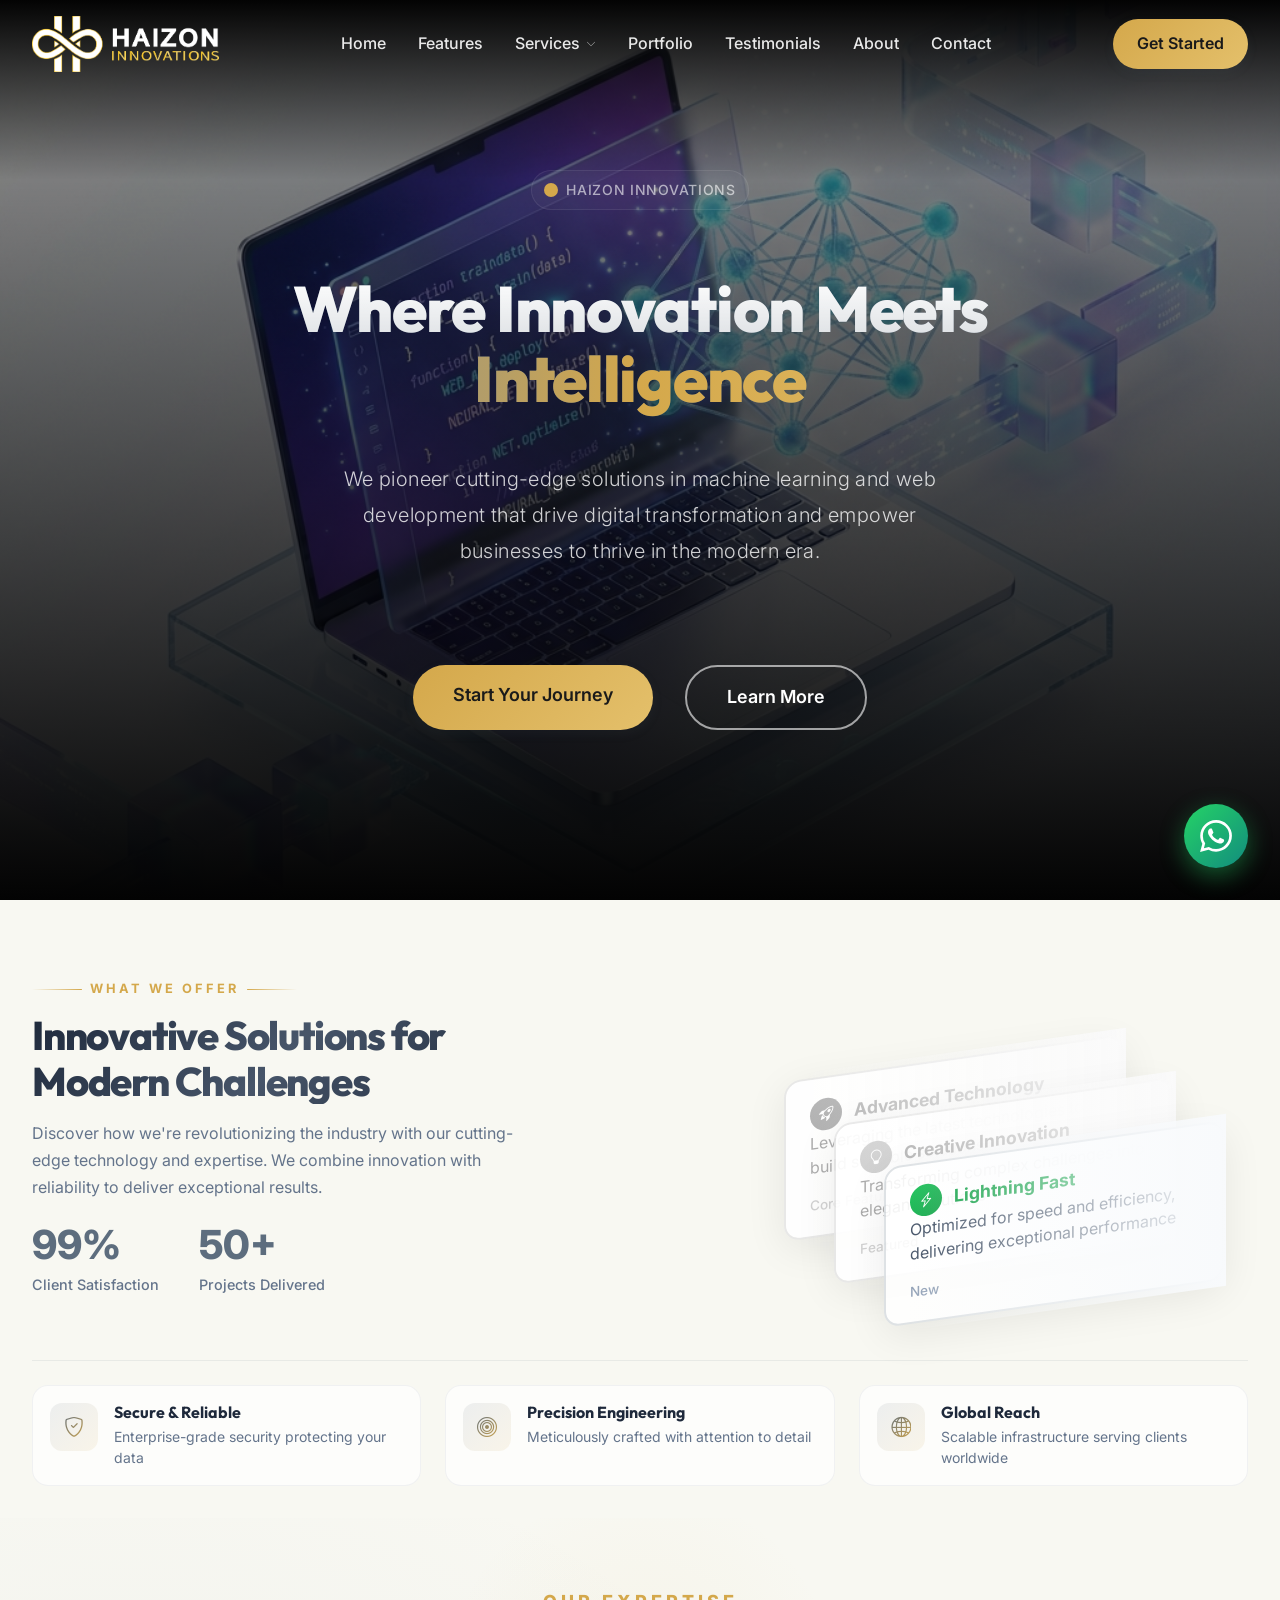
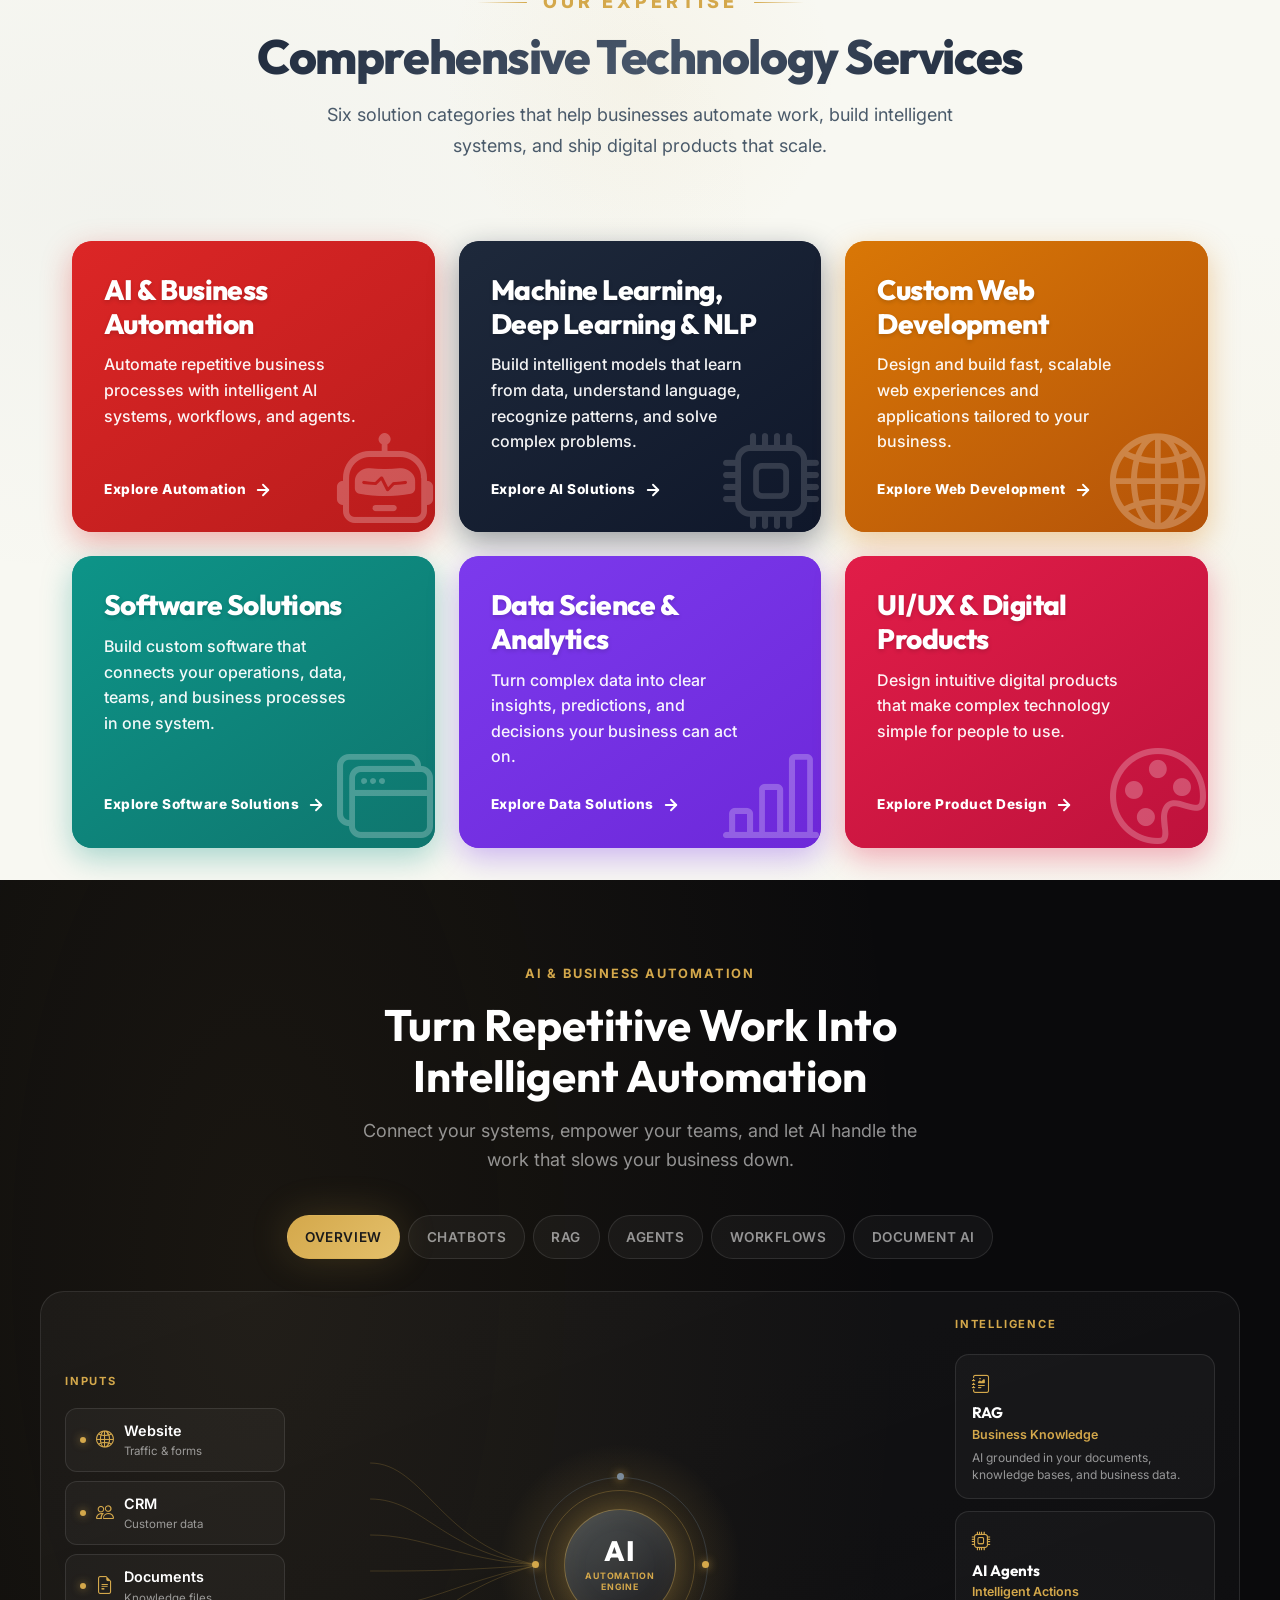
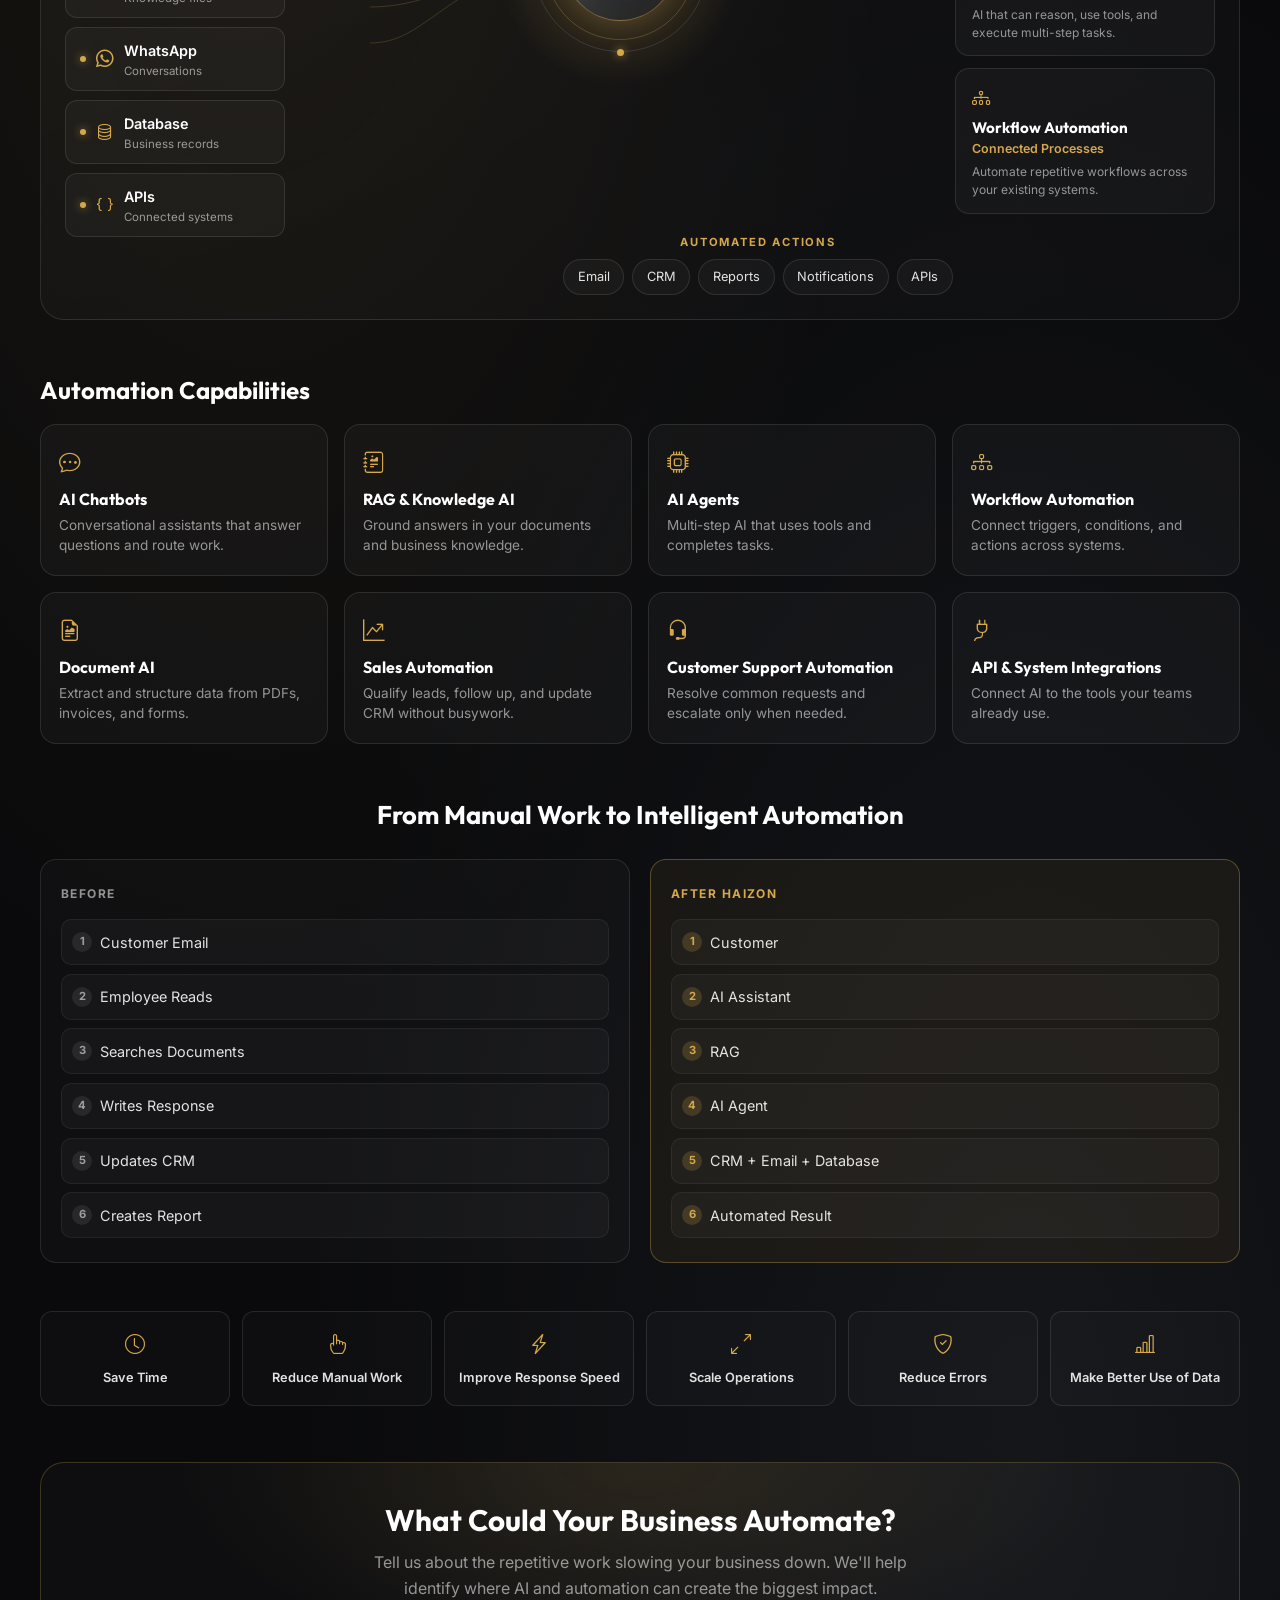
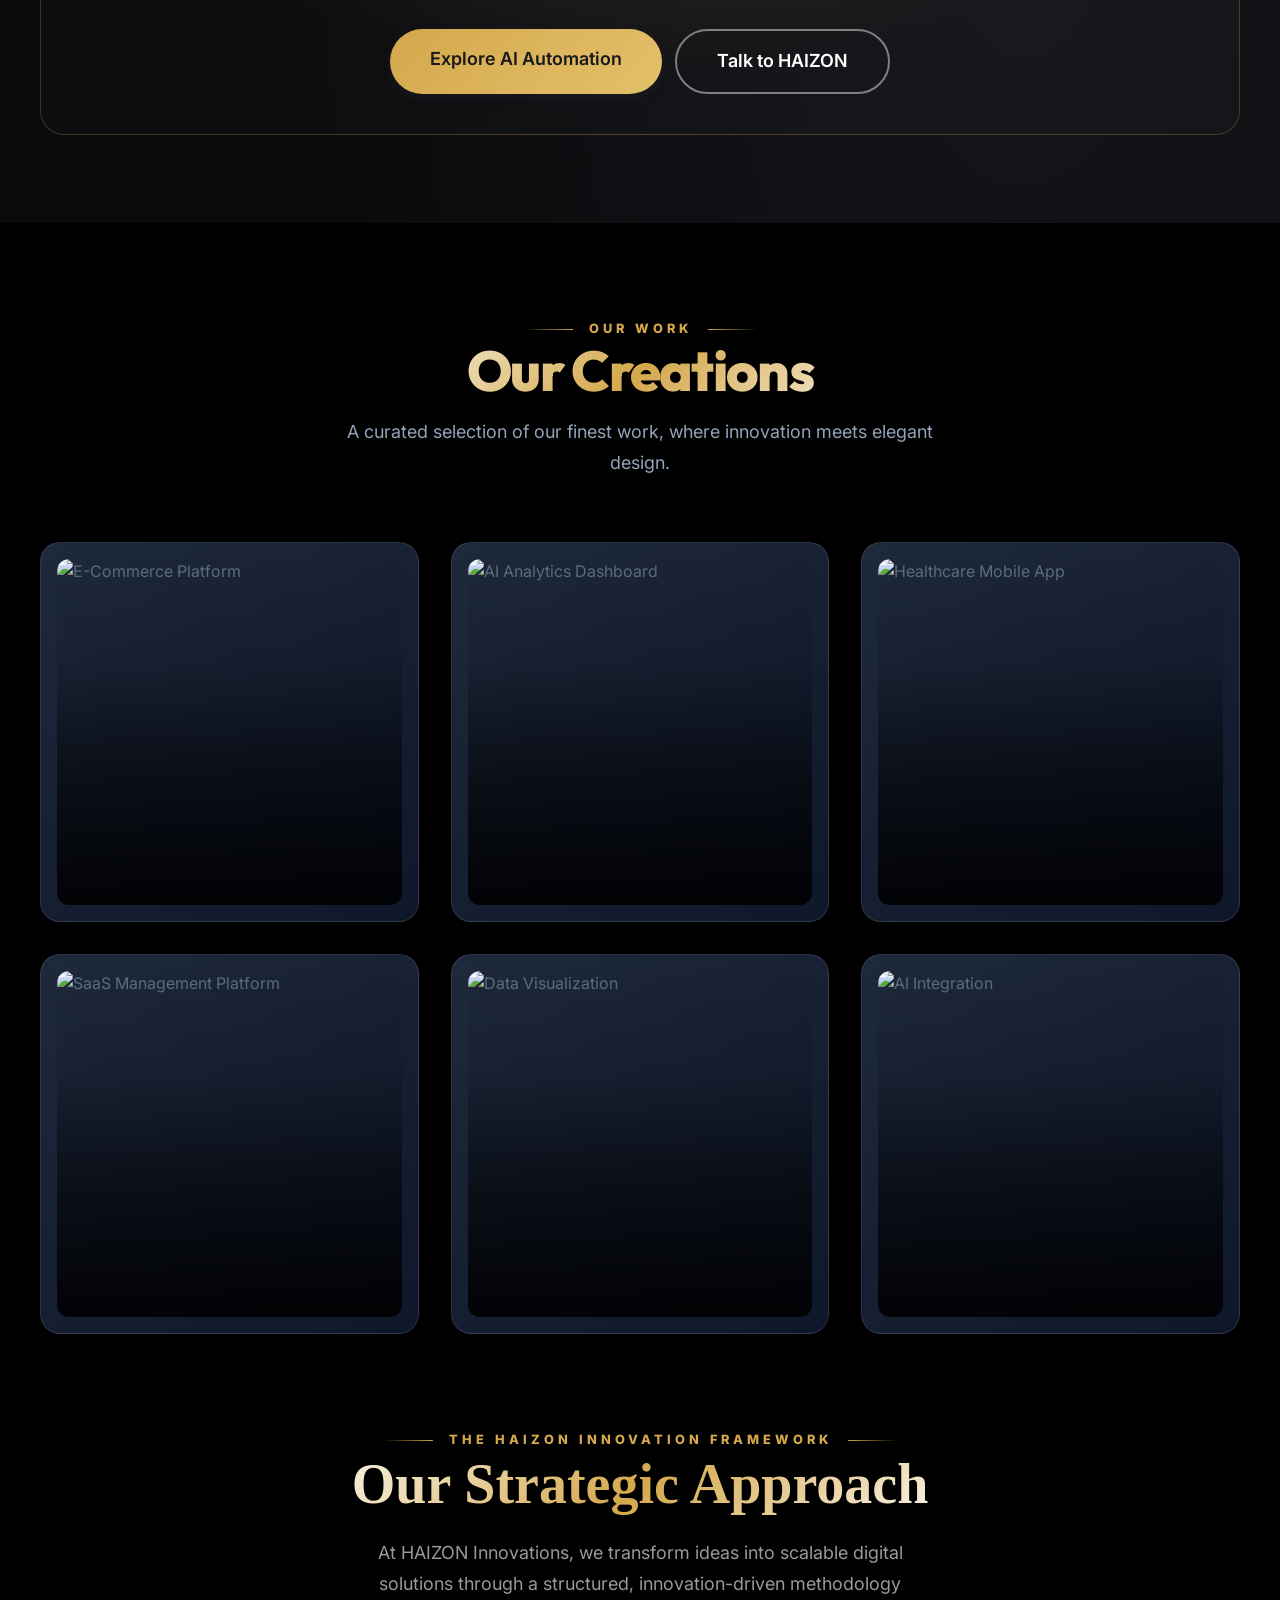
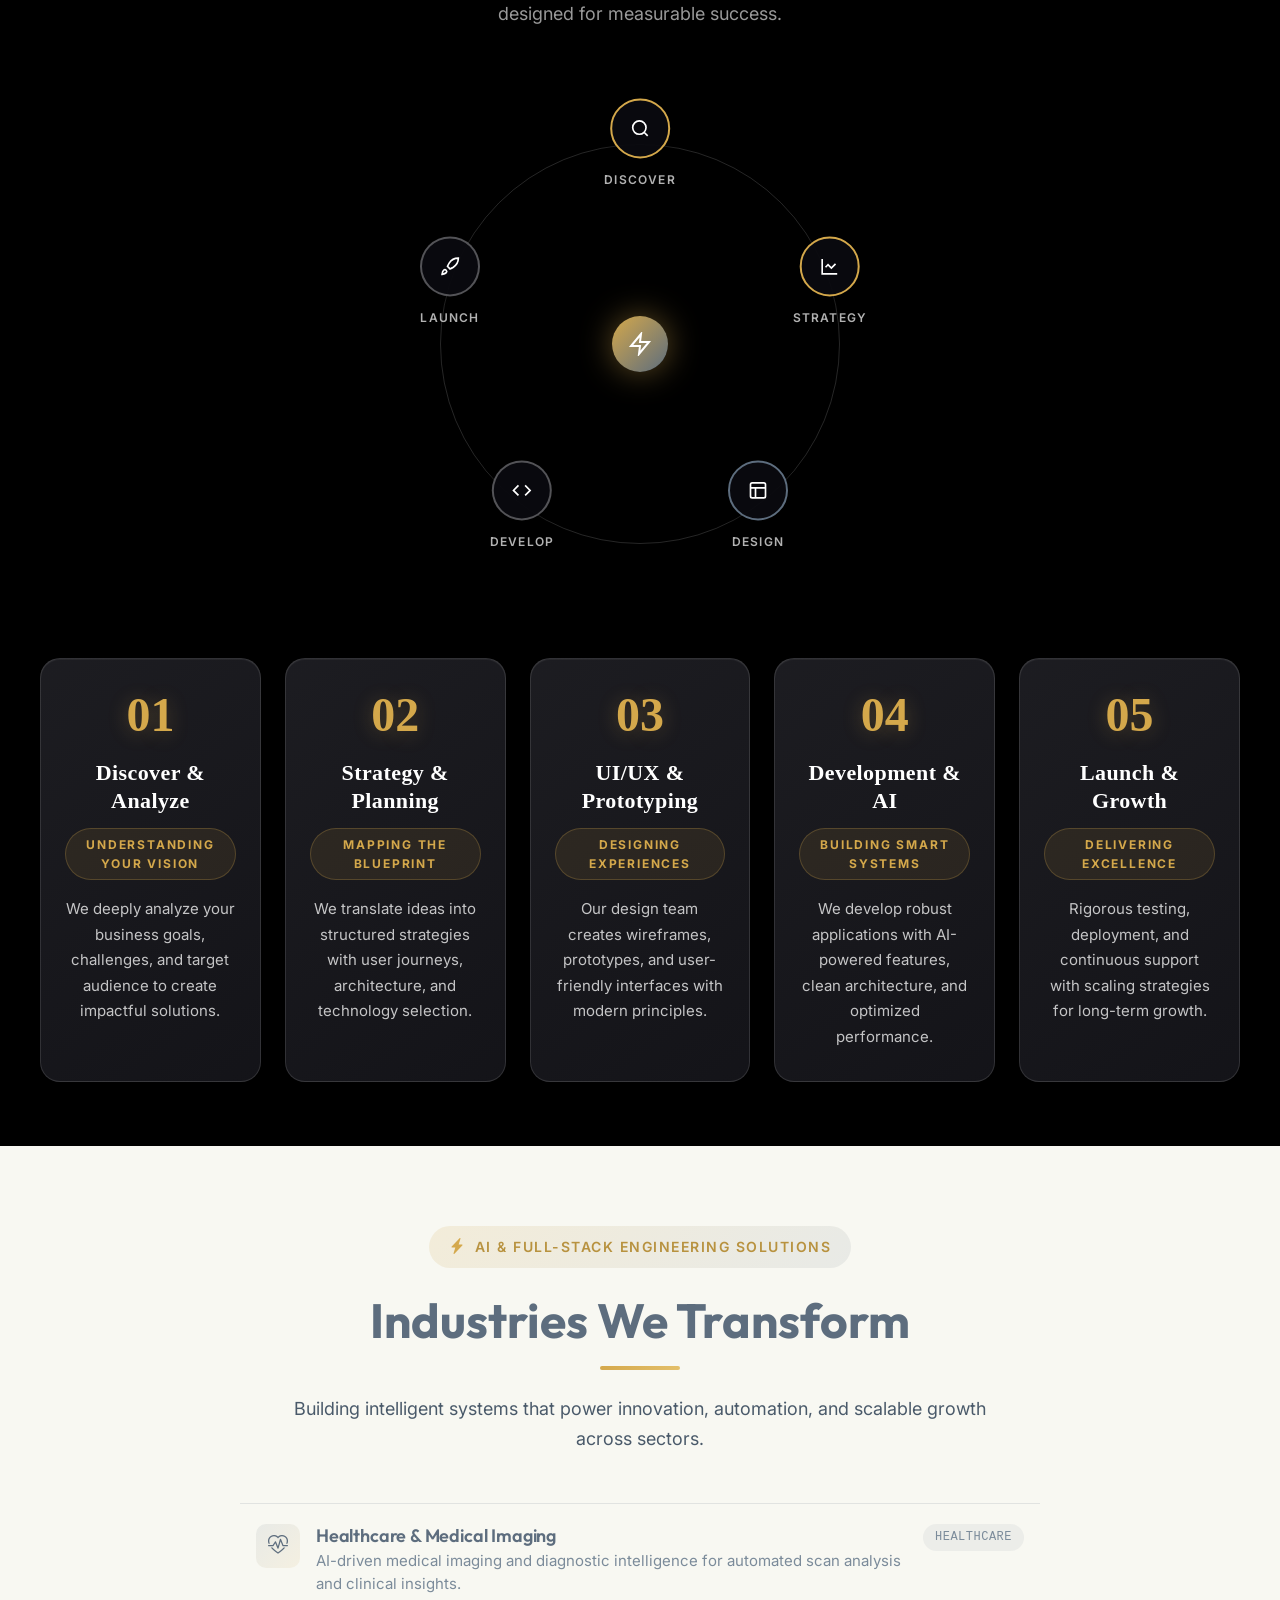
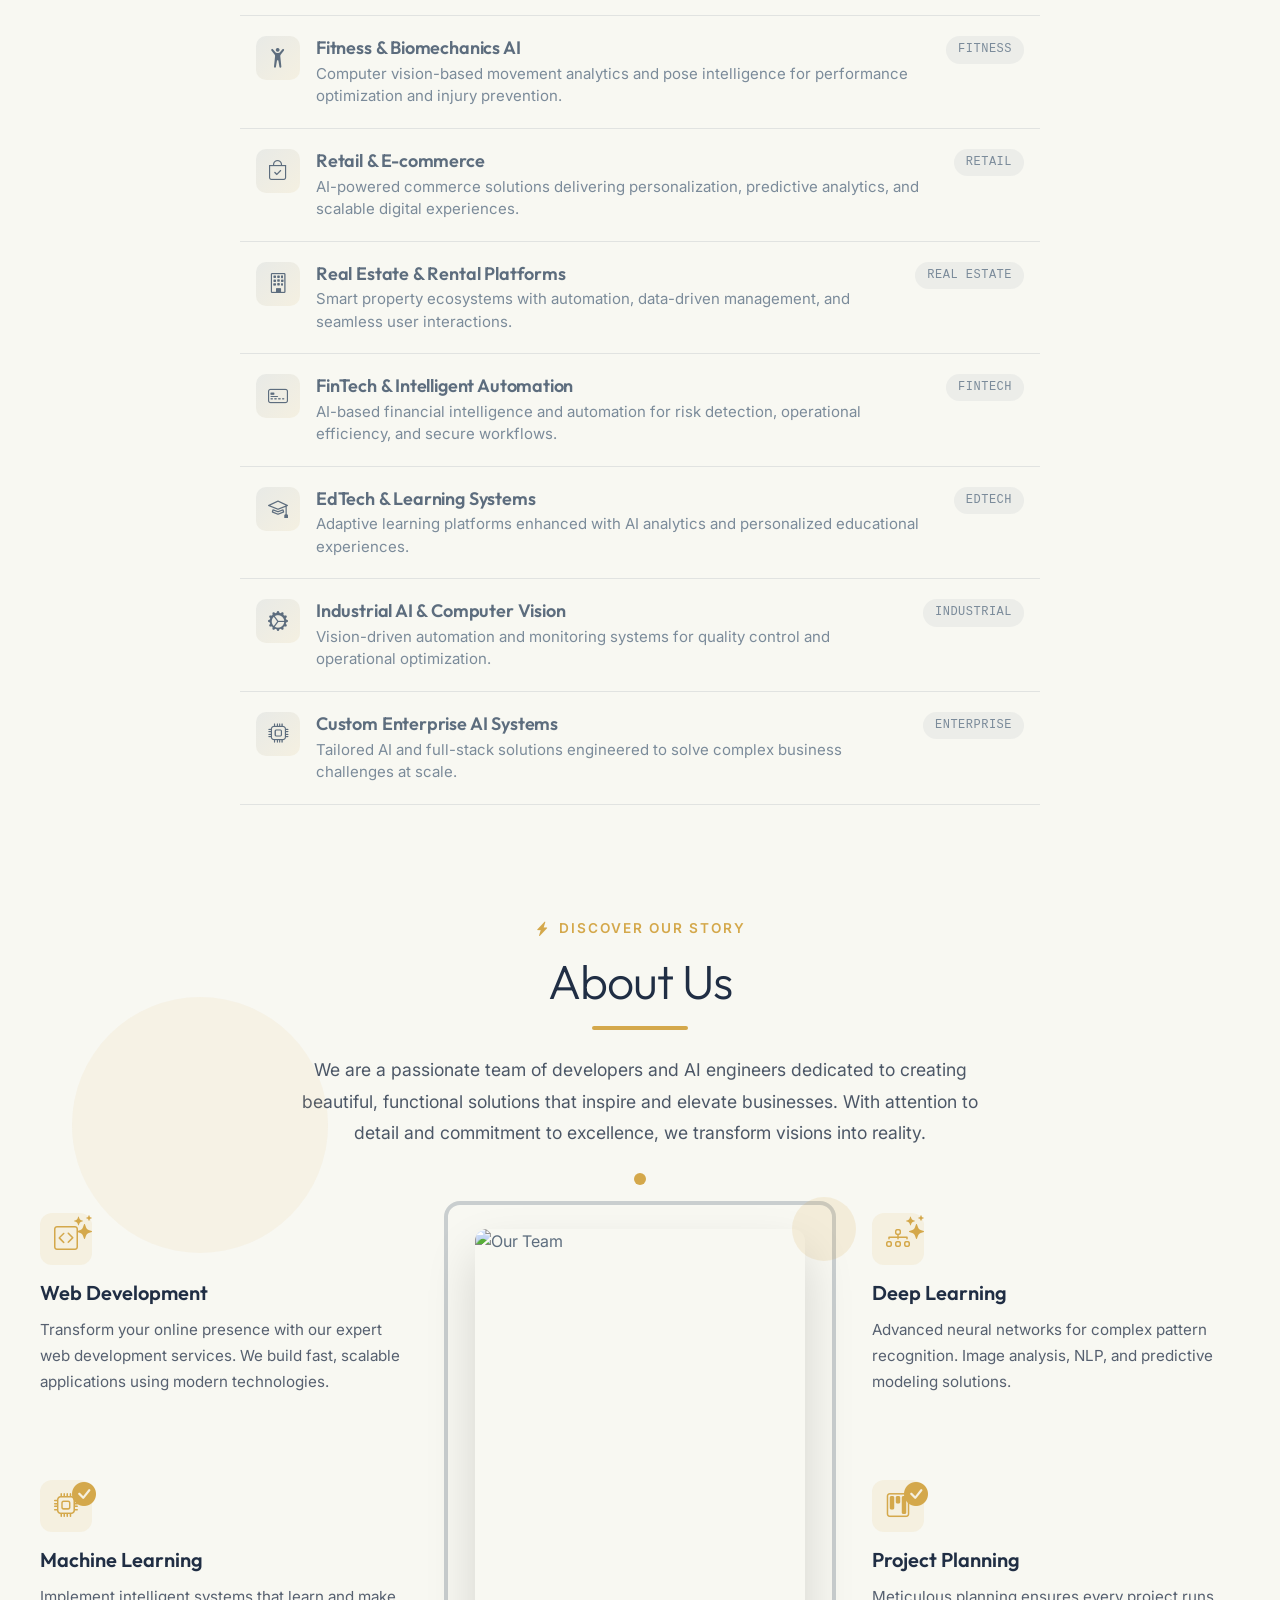
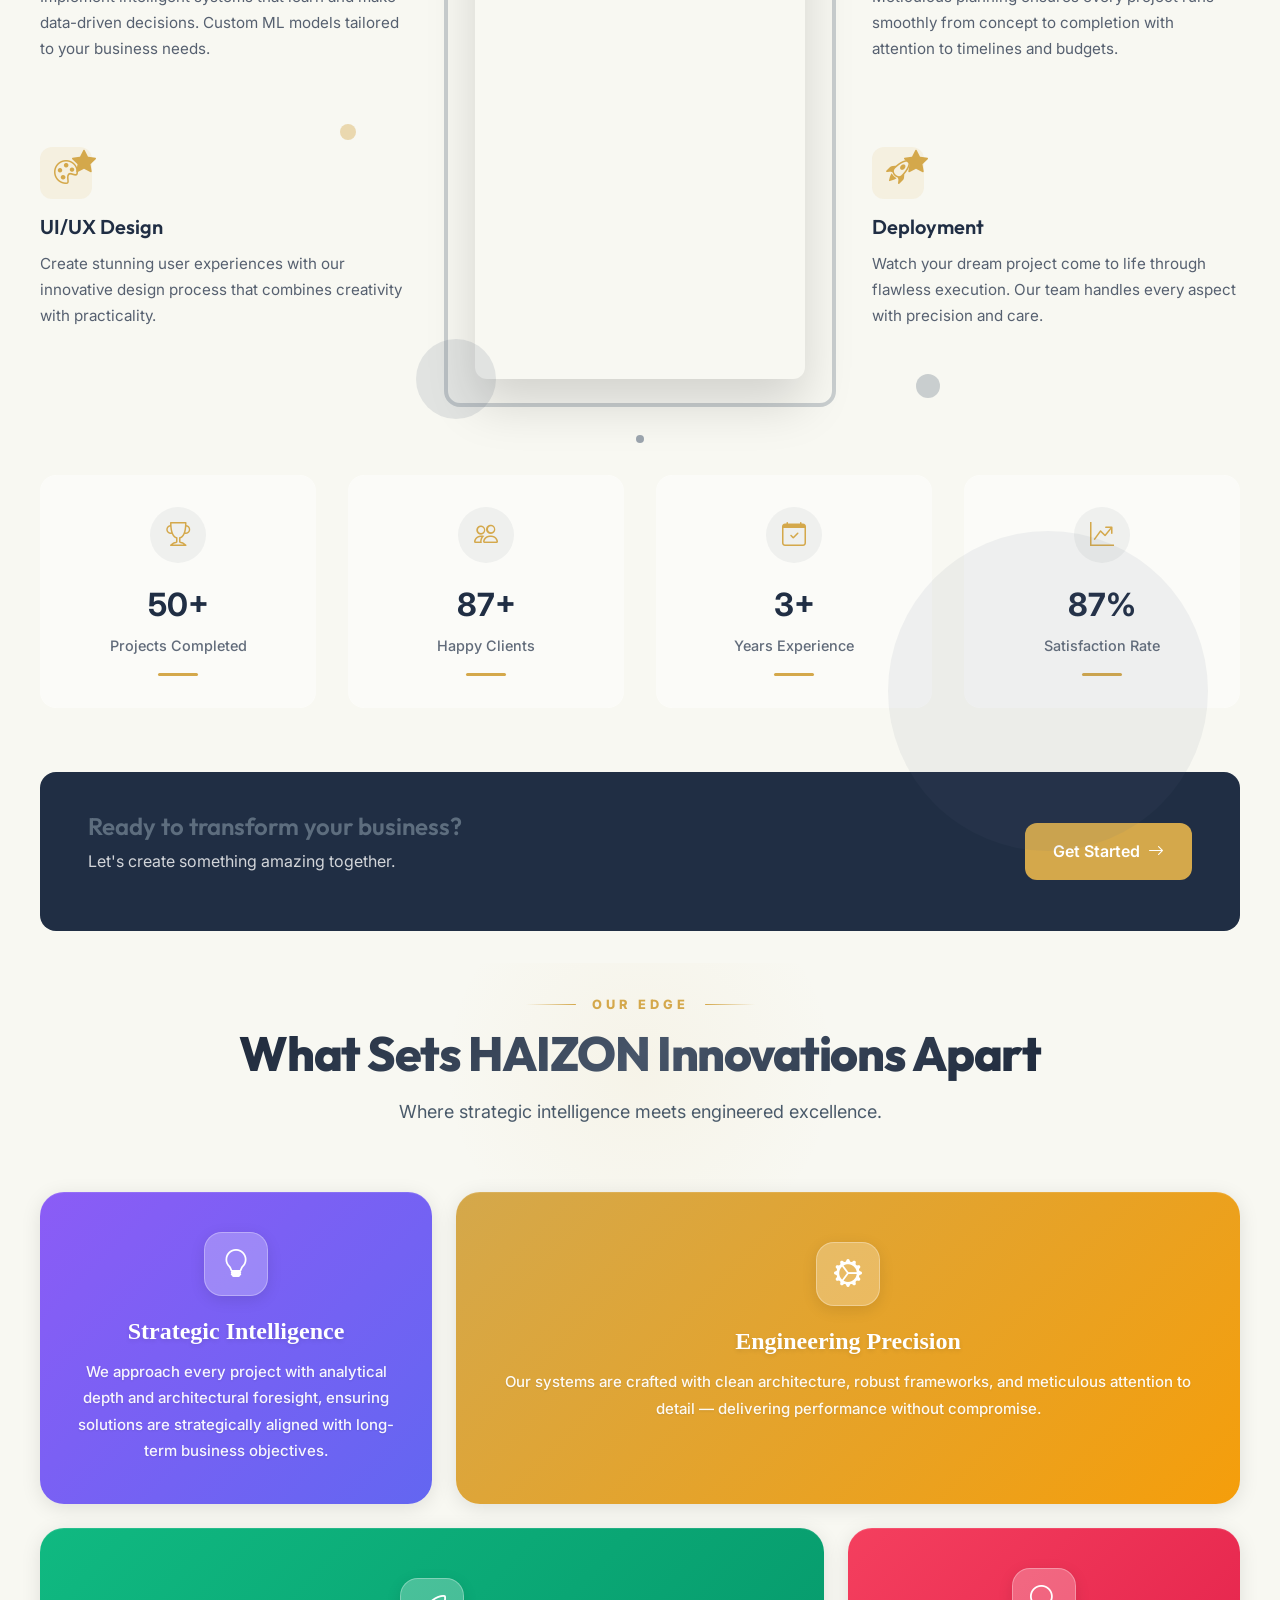
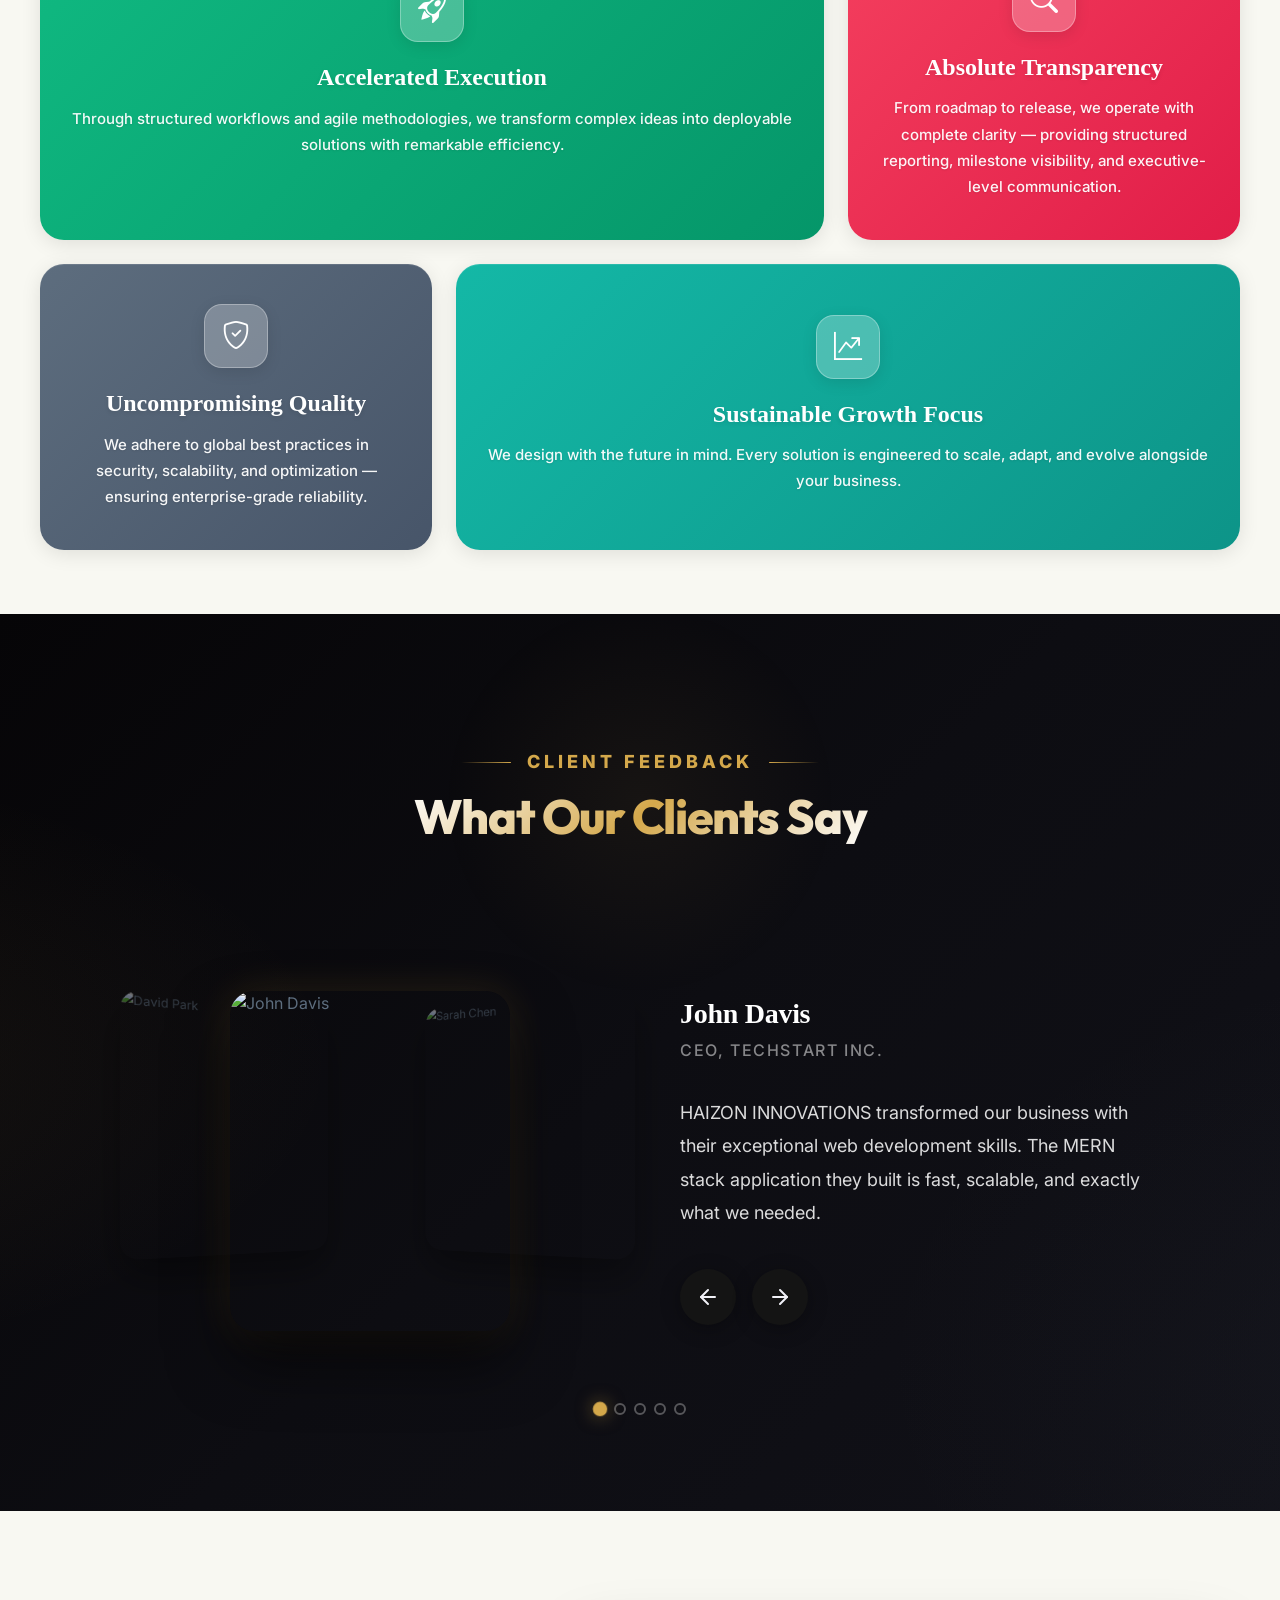
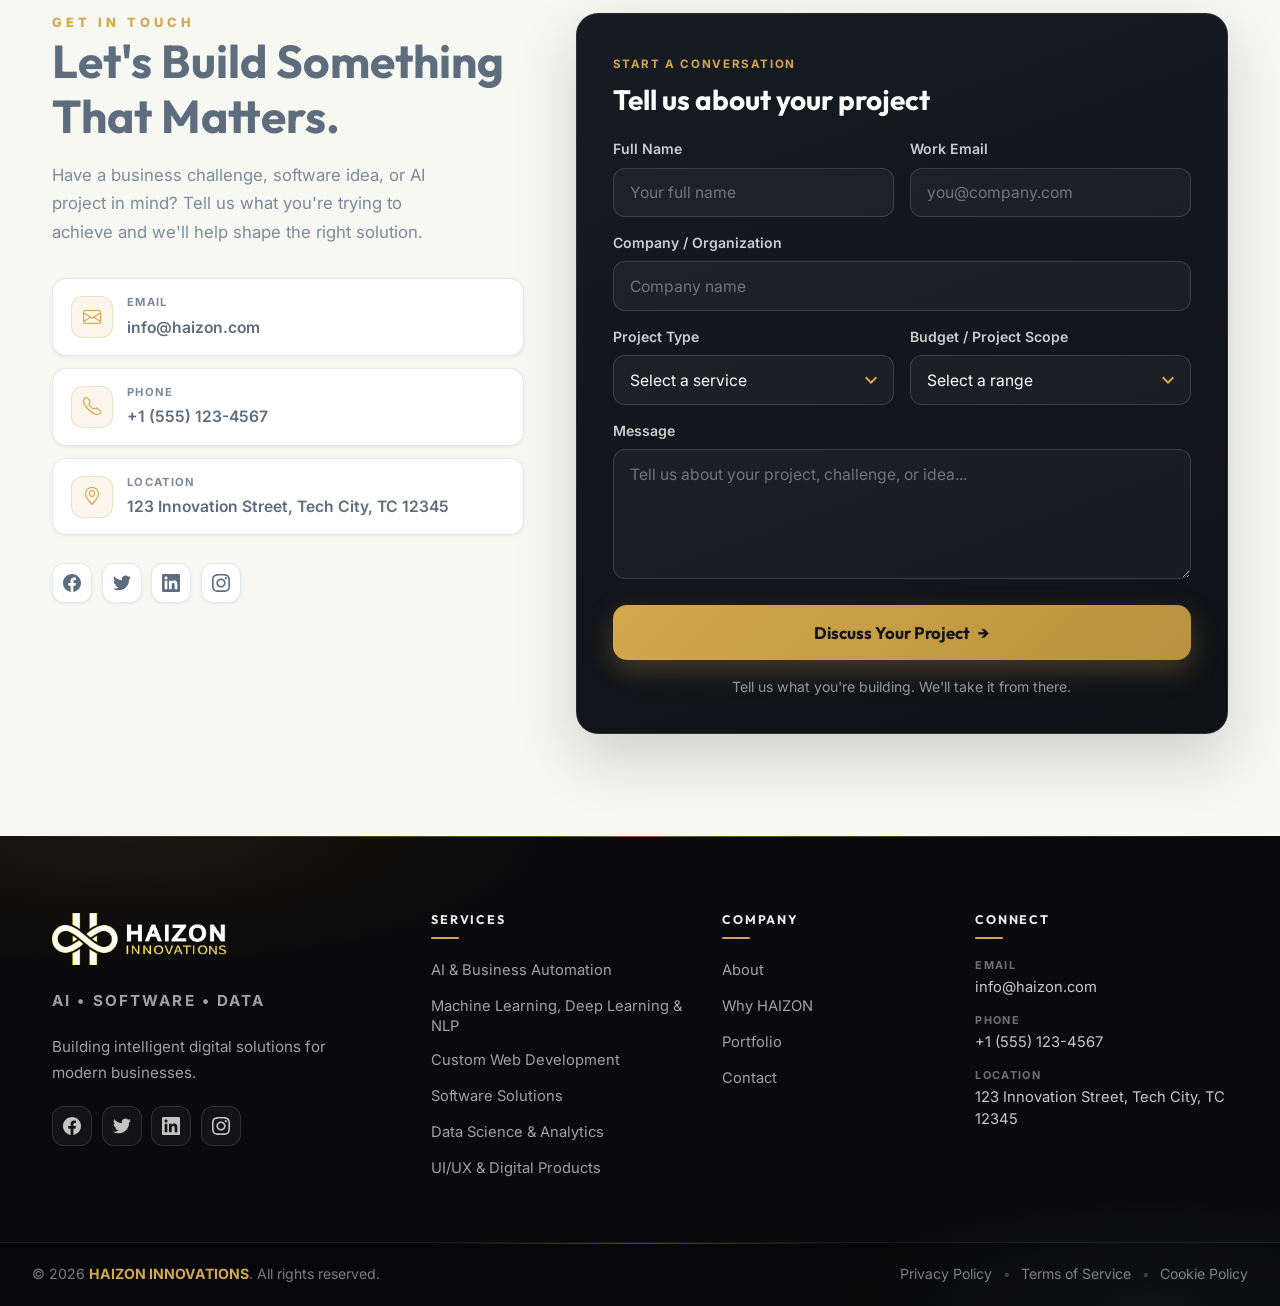
==== commit 6427dbfe: "new things" ====
--- a/index.html
+++ b/index.html
@@ -1739,7 +1739,12 @@
     </footer>
 
     <!-- Back to Top Button -->
-    <button id="backToTop" class="back-to-top" aria-label="Back to Top">â†‘</button>
+    <button id="backToTop" class="back-to-top" aria-label="Back to Top">
+        <svg width="22" height="22" viewBox="0 0 24 24" fill="none" stroke="currentColor" stroke-width="2.4" stroke-linecap="round" stroke-linejoin="round" aria-hidden="true">
+            <path d="M12 19V5"></path>
+            <path d="M5 12l7-7 7 7"></path>
+        </svg>
+    </button>
 
     <!-- WhatsApp Button -->
     <a href="https://wa.me/+923415482209?text=Hello%20HAIZON%20INNOVATIONS,%20I%20would%20like%20to%20know%20more%20about%20your%20services"
--- a/index.css
+++ b/index.css
@@ -4998,12 +4998,22 @@
   border: none;
   border-radius: 50%;
   font-size: 1.5rem;
+  display: flex;
+  align-items: center;
+  justify-content: center;
+  line-height: 1;
+  padding: 0;
   cursor: pointer;
   opacity: 0;
   visibility: hidden;
   transition: var(--transition-normal);
   box-shadow: var(--shadow-md);
   z-index: 998;
+}
+
+.back-to-top svg {
+  display: block;
+  flex-shrink: 0;
 }
 
 .back-to-top.visible {
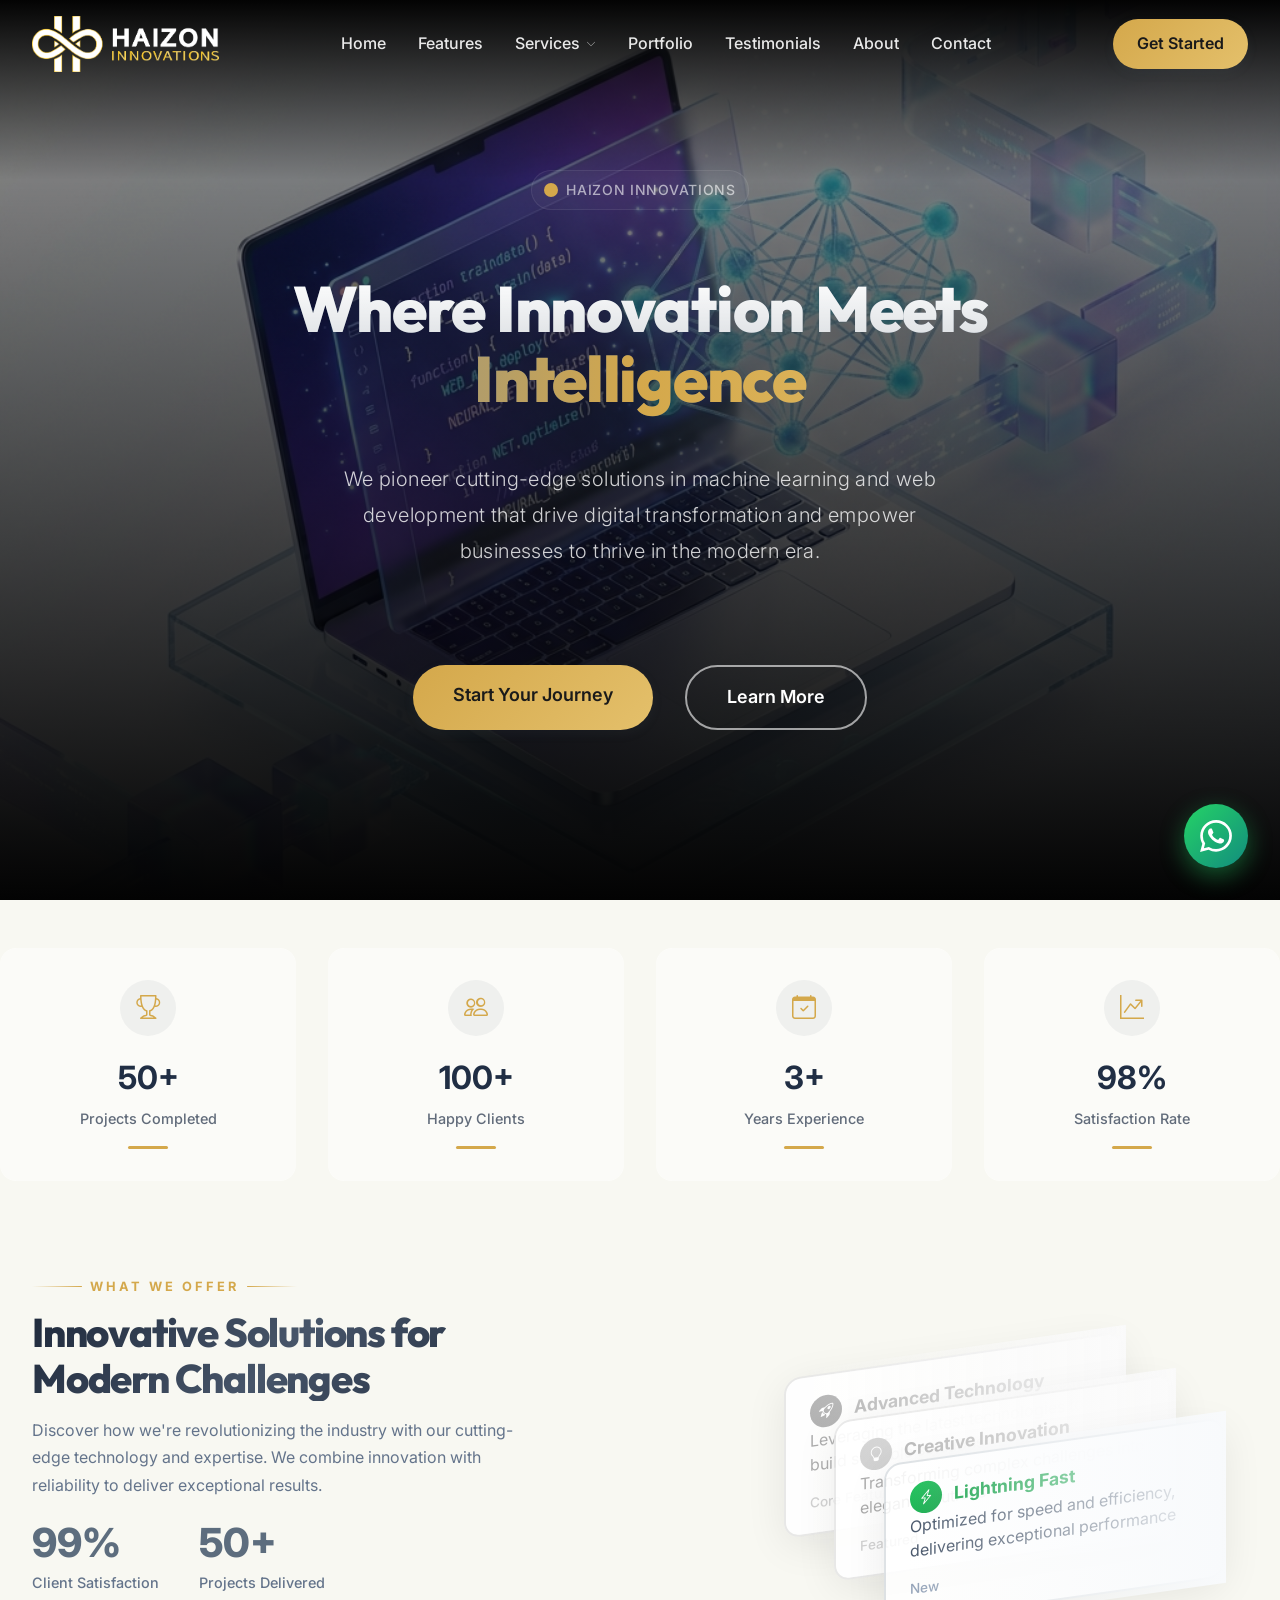
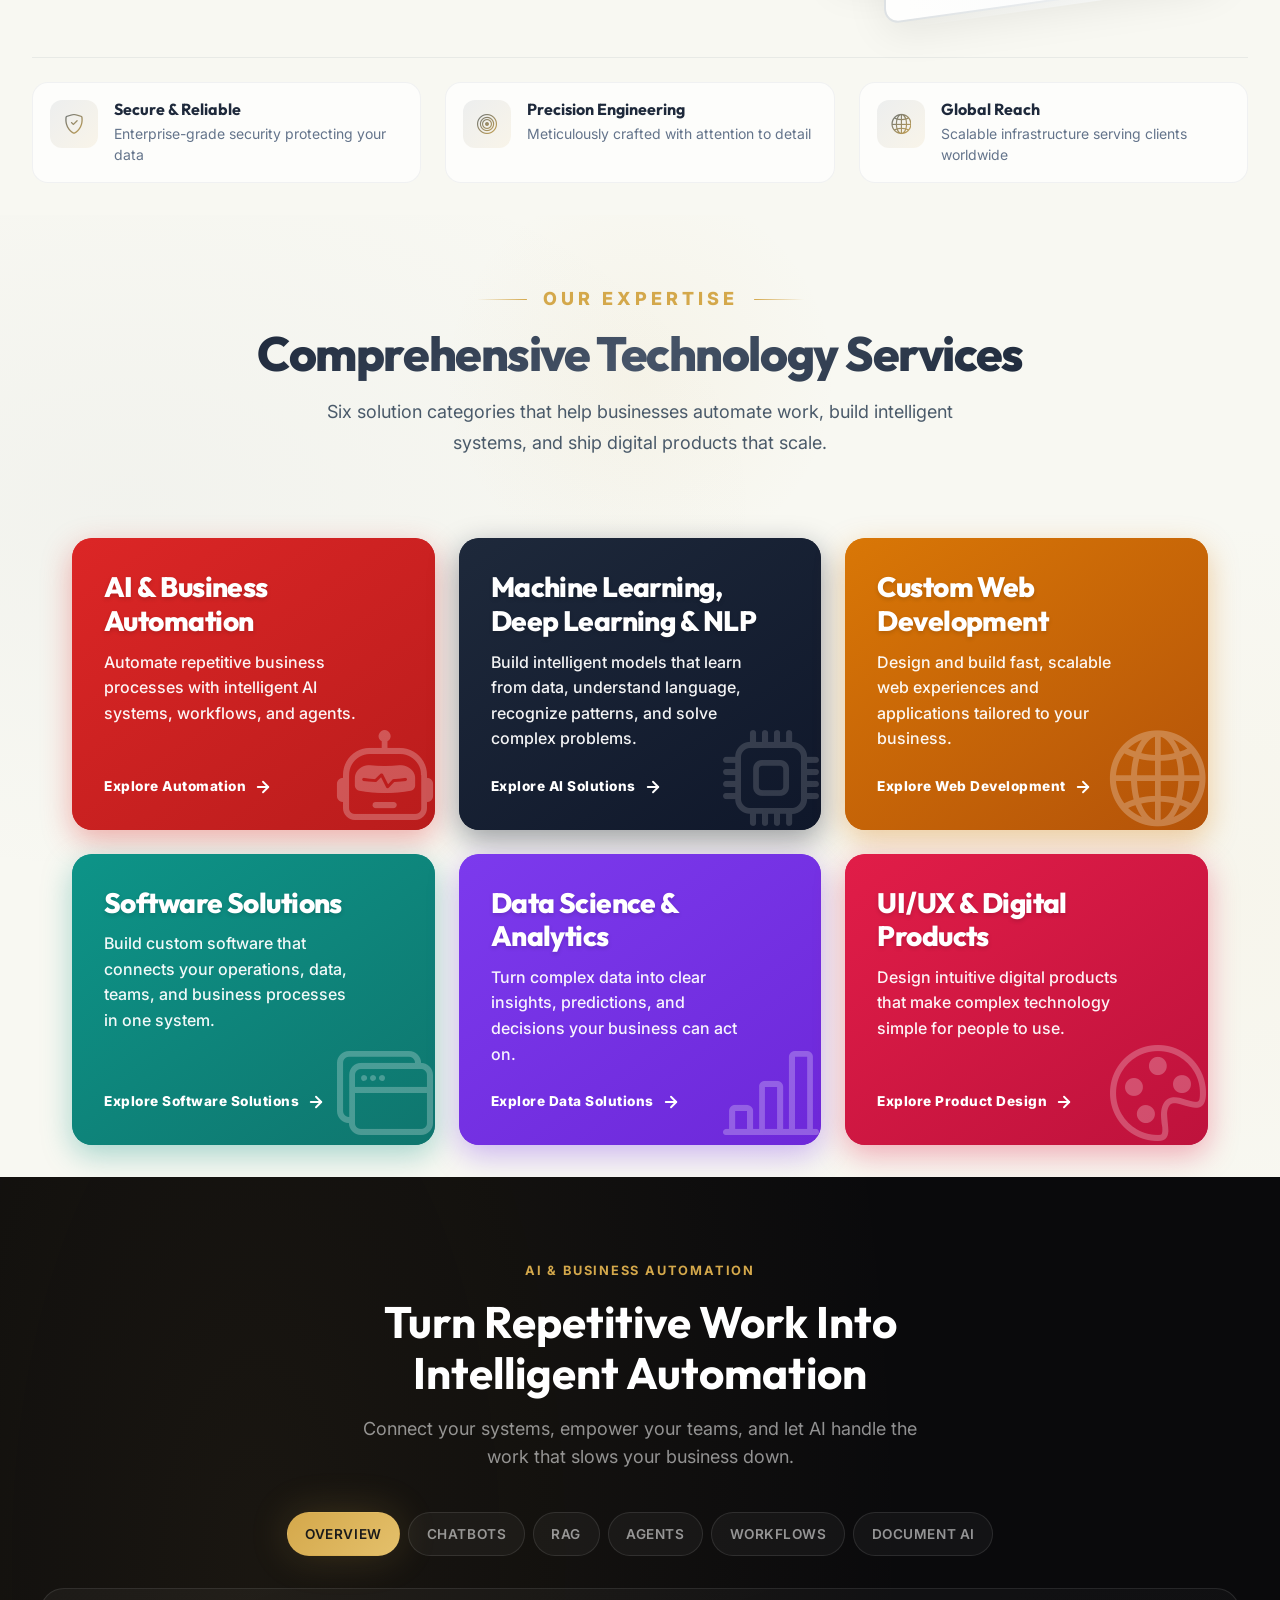
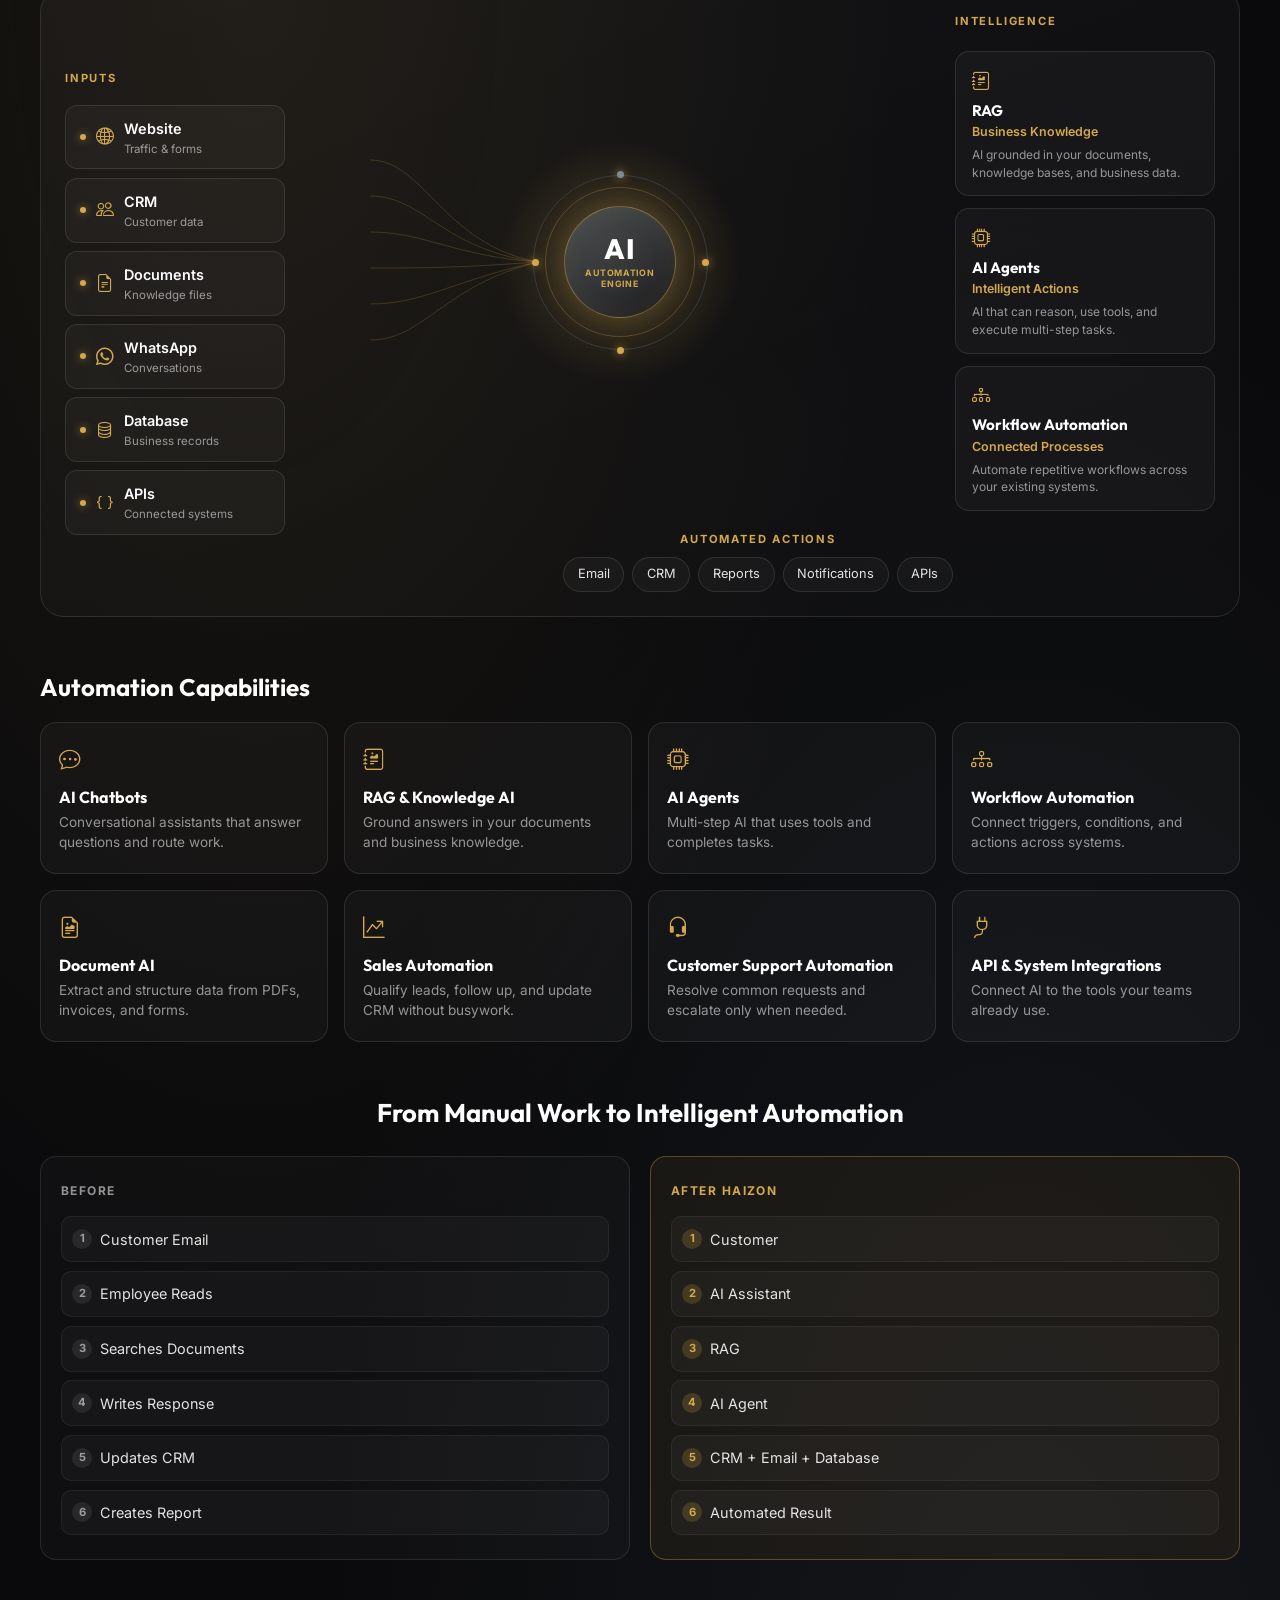
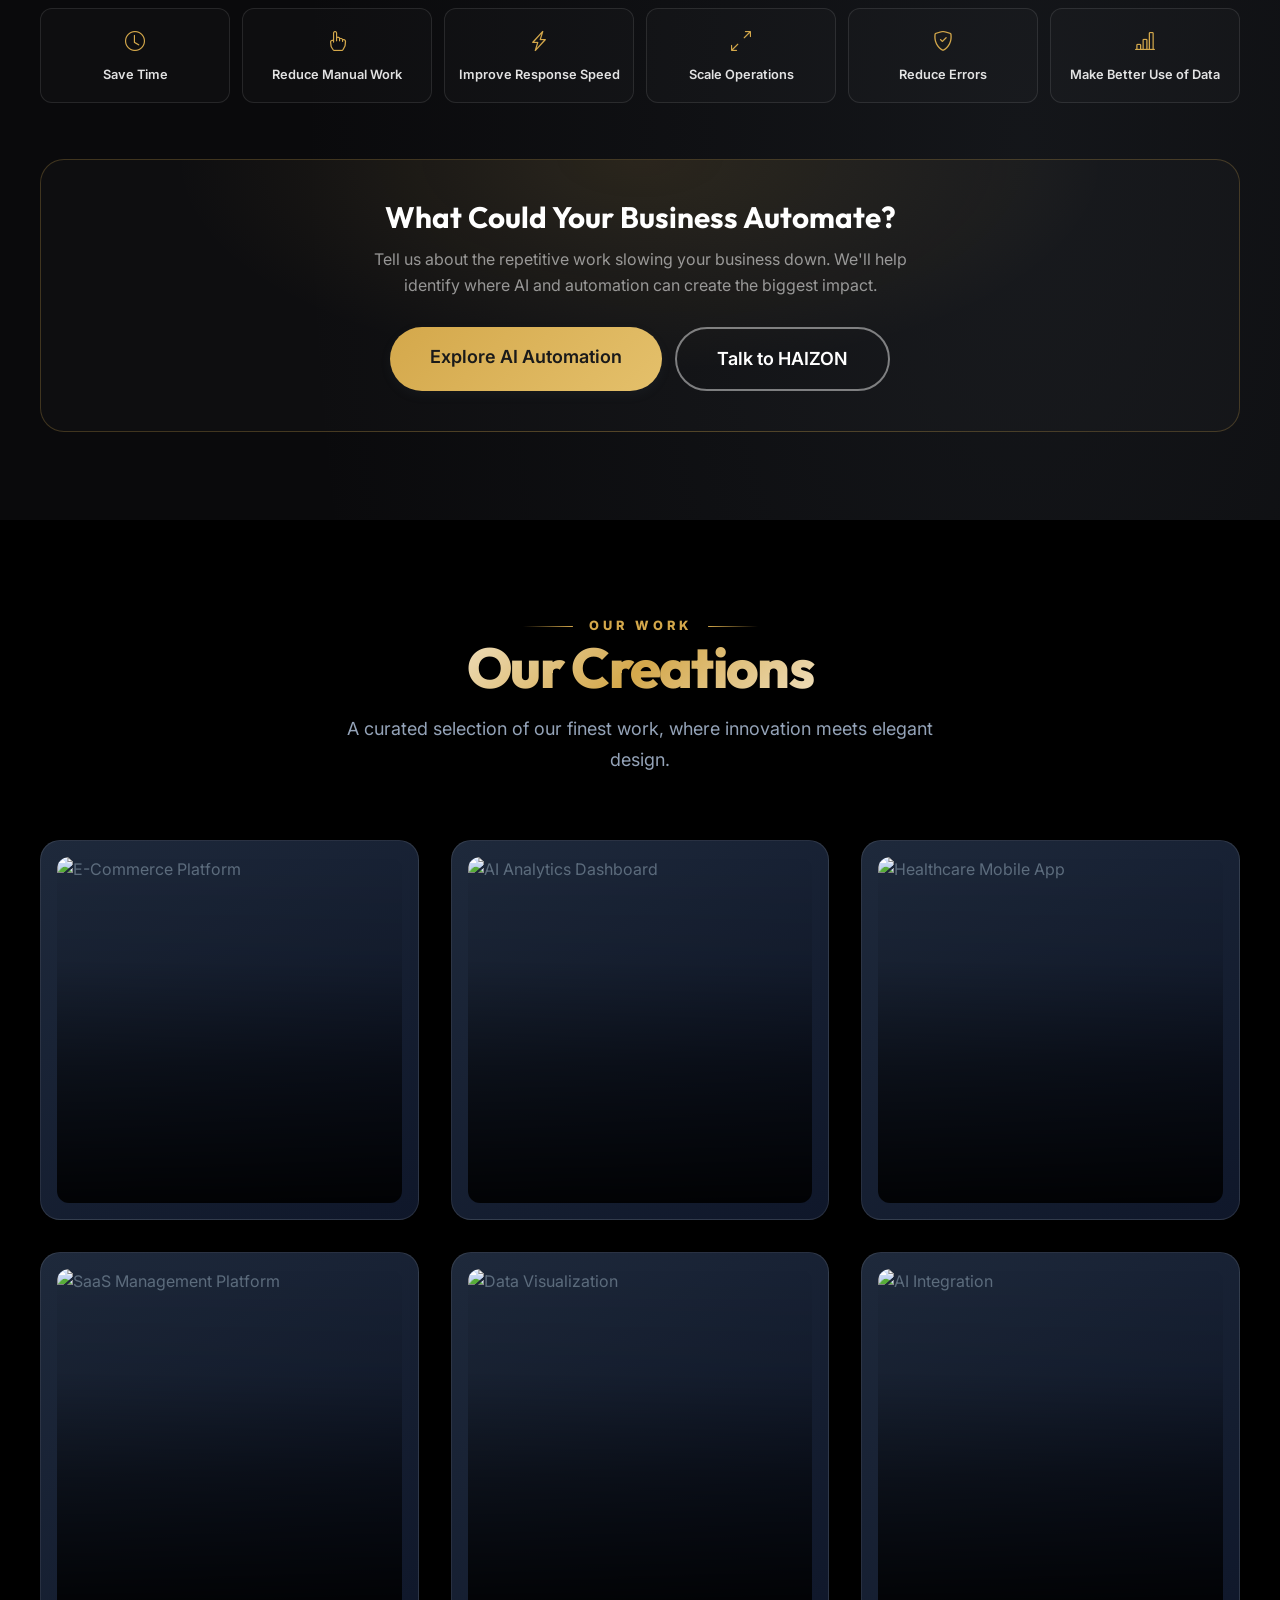
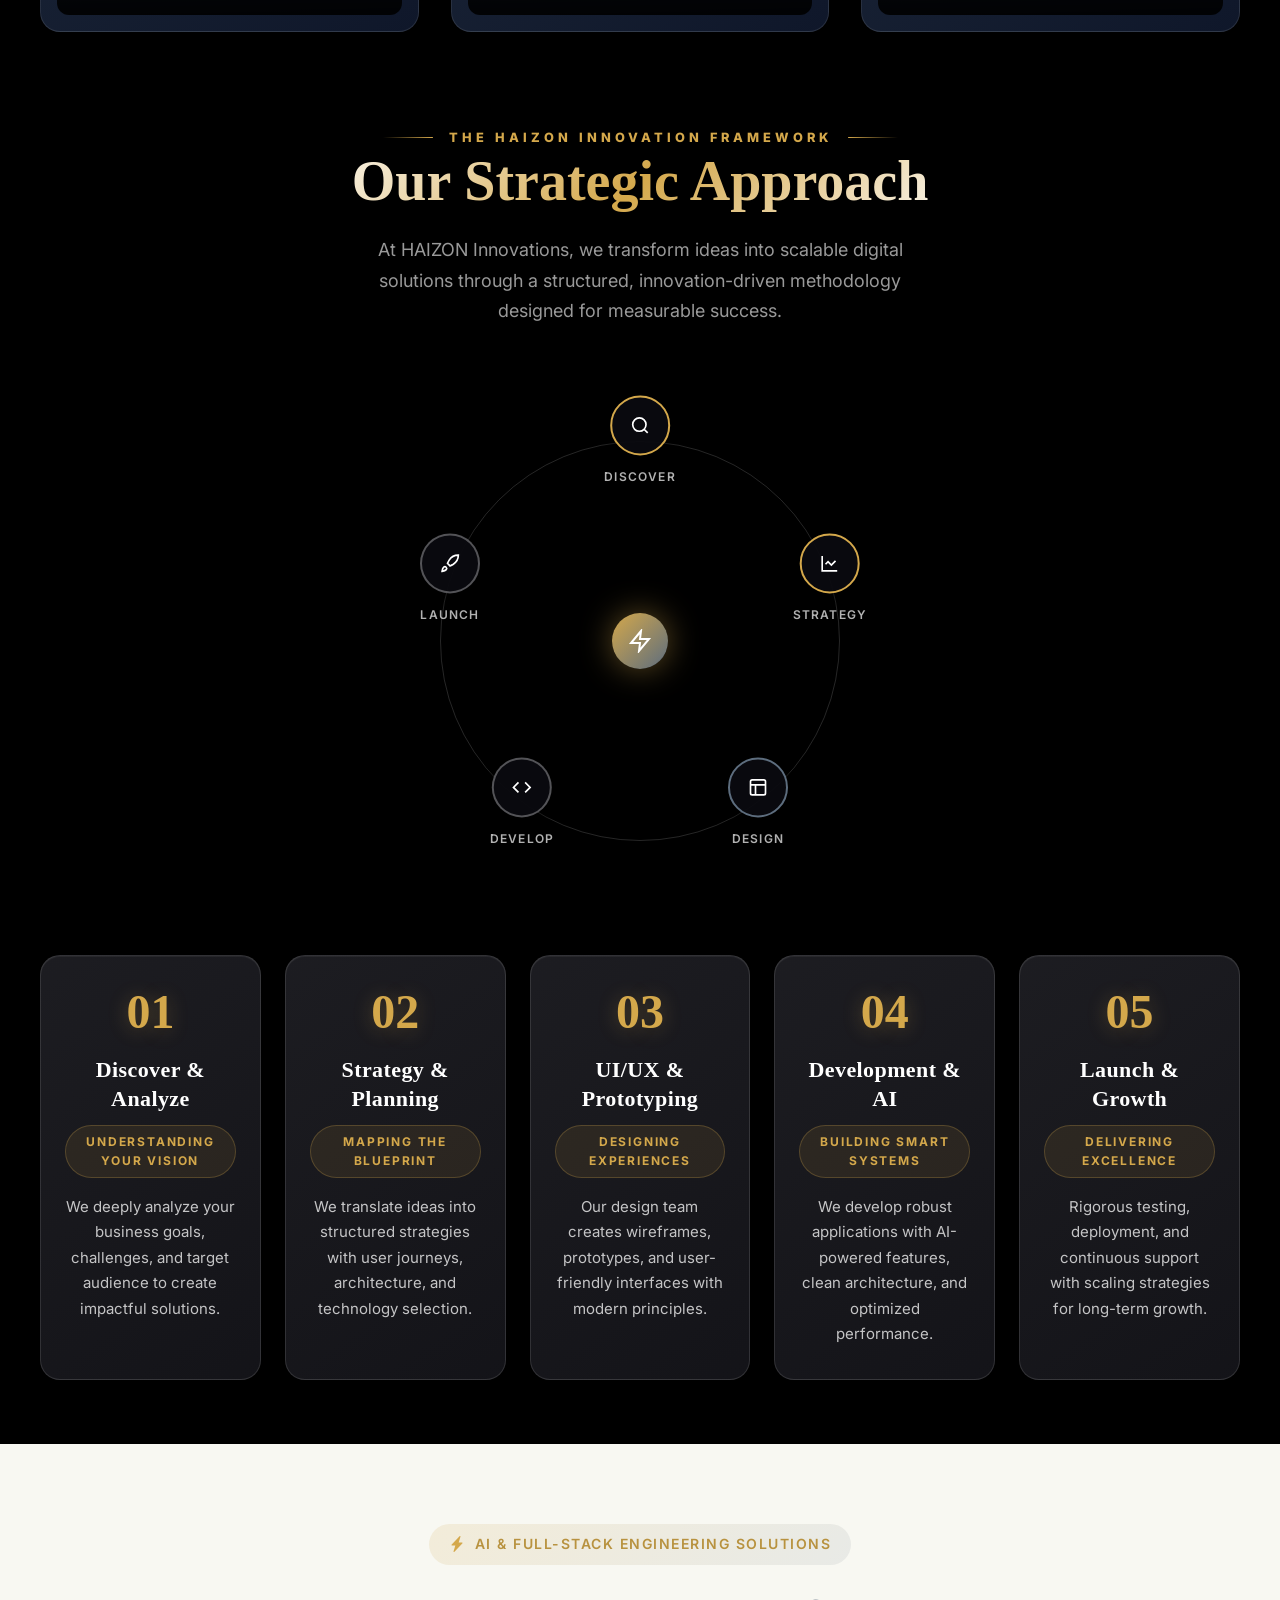
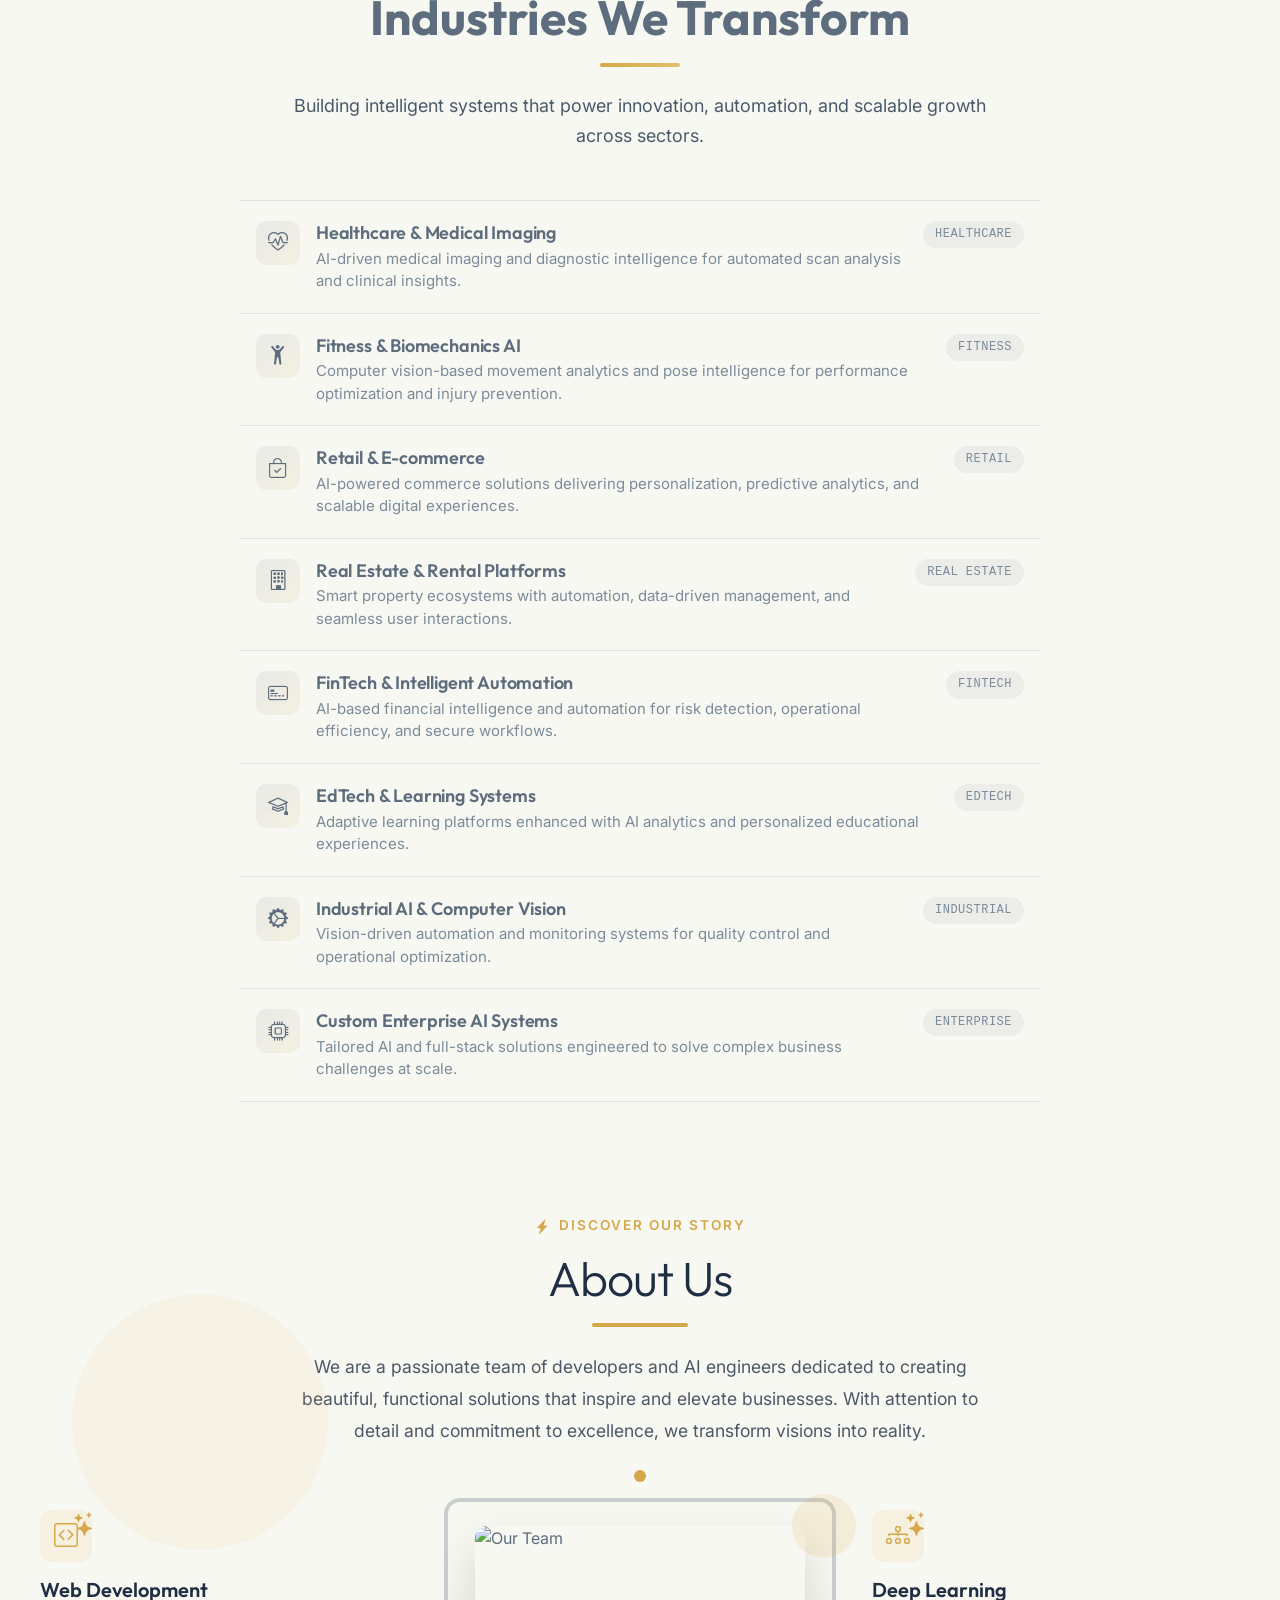
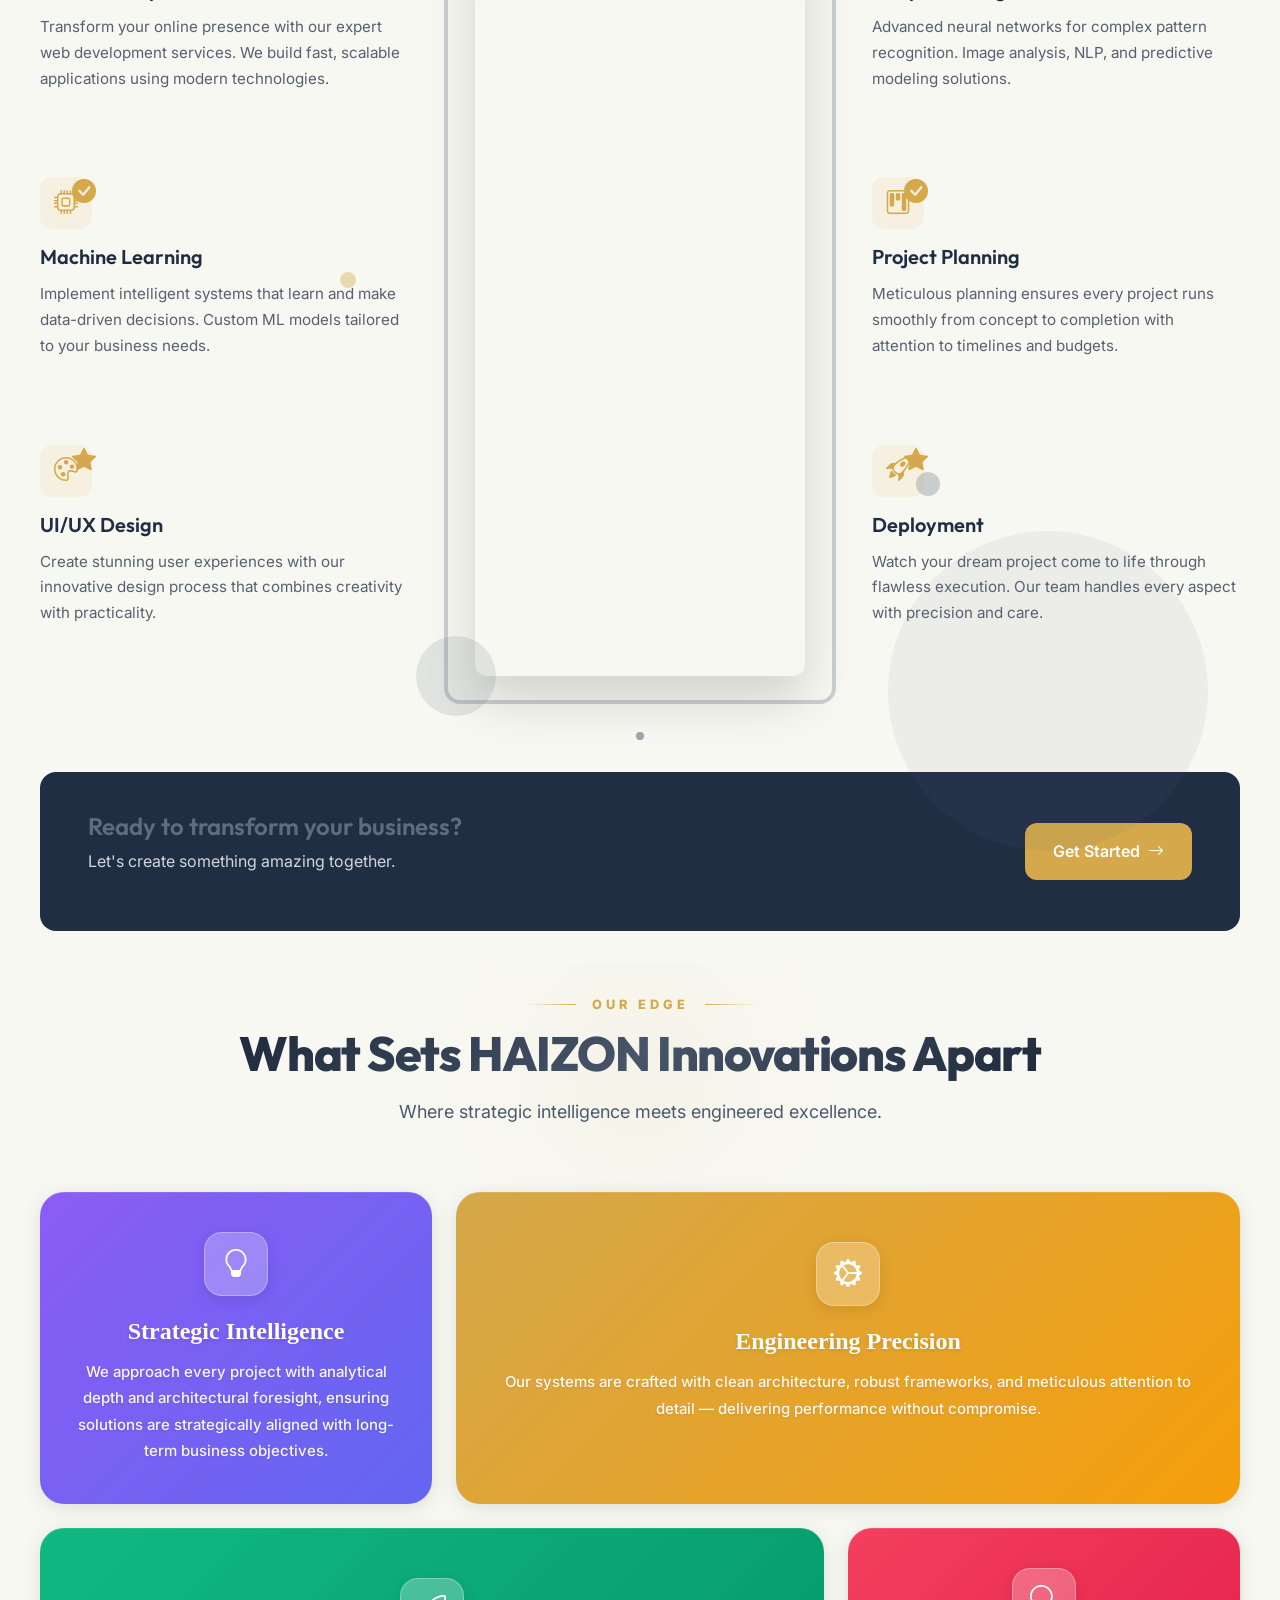
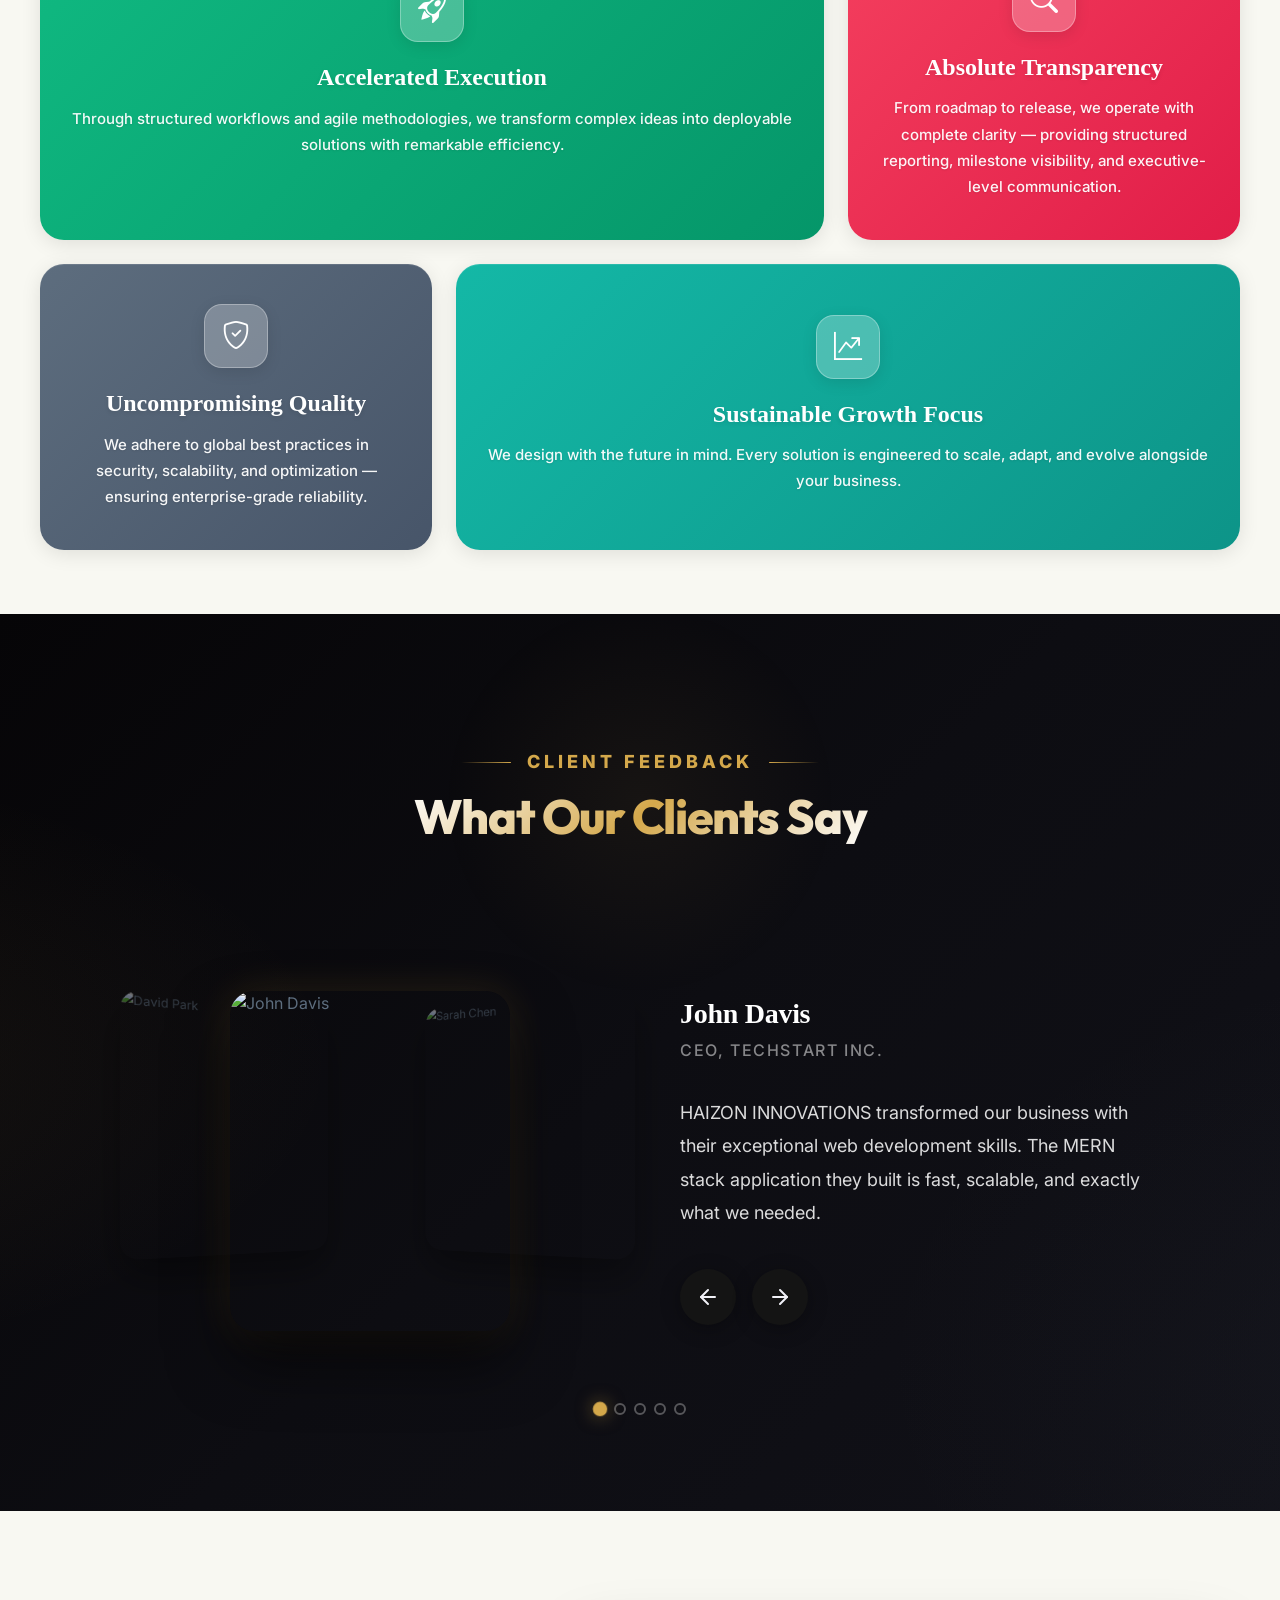
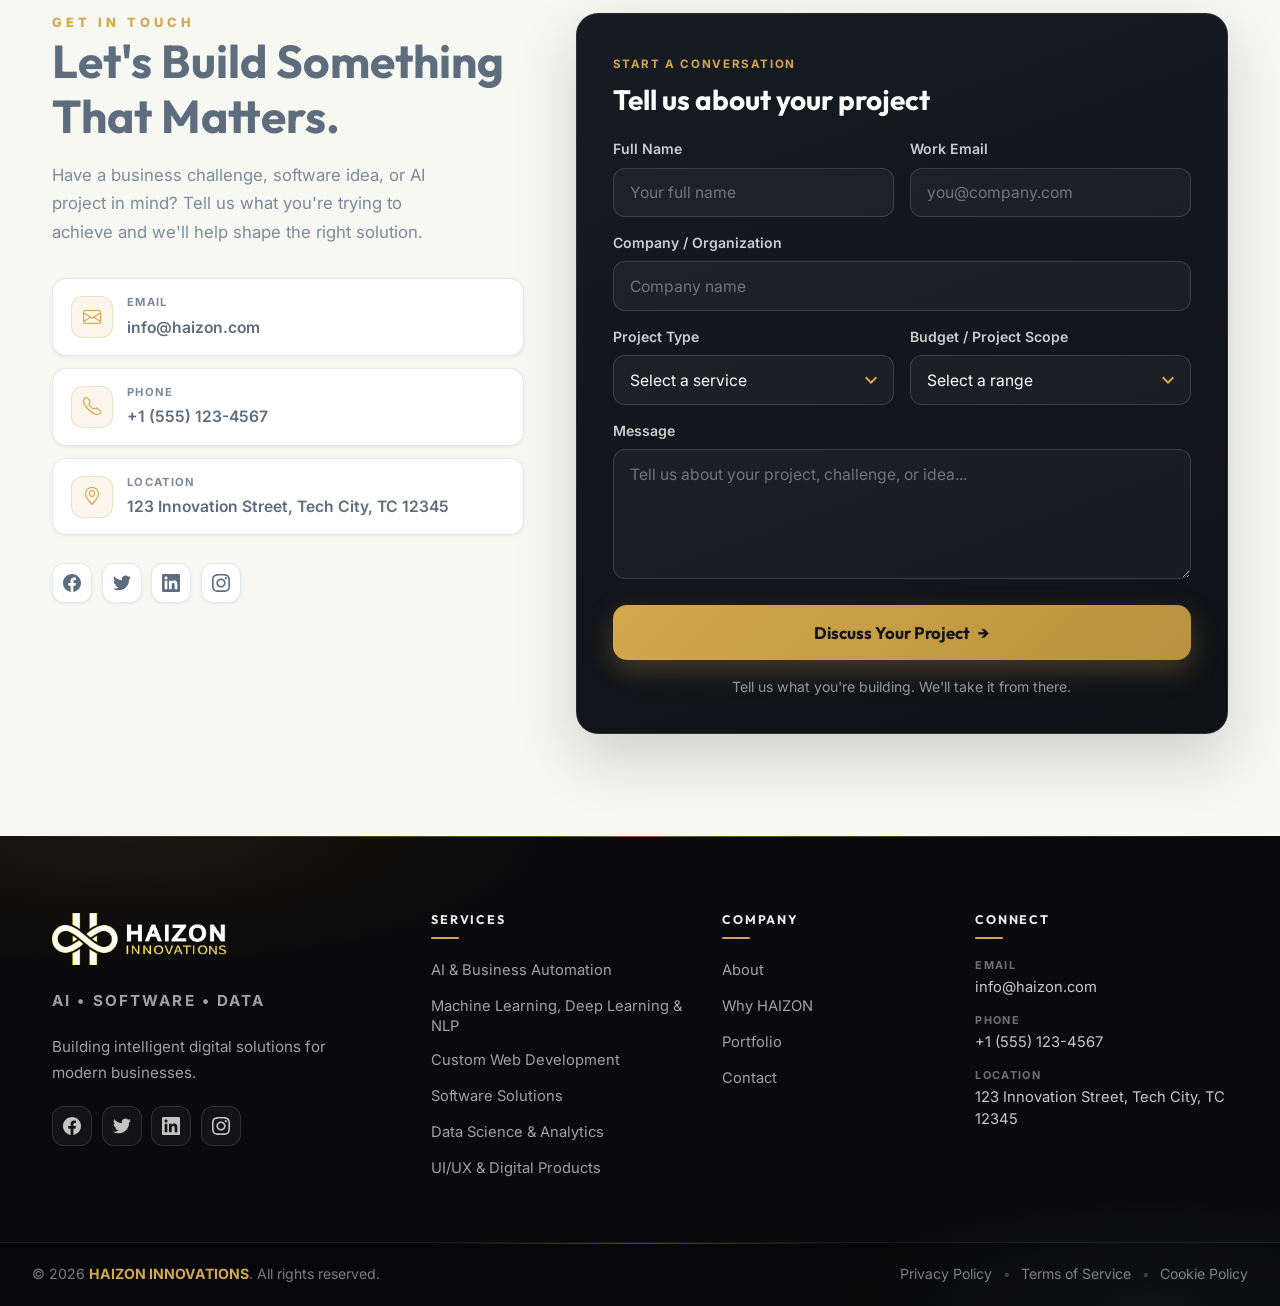
==== commit 99c794e2: "homepage changes" ====
--- a/index.html
+++ b/index.html
@@ -108,6 +108,45 @@
 
     <!-- Features Section - Premium Stacked Cards -->
     <section class="features" id="features">
+        <!-- Stats Section -->
+        <div class="about-stats-grid">
+            <div class="about-stat-card" data-count="50">
+                <div class="stat-icon">
+                    <i class="bi bi-trophy"></i>
+                </div>
+                <div class="stat-number"><span class="counter">35</span>+</div>
+                <div class="stat-label">Projects Completed</div>
+                <div class="stat-line"></div>
+            </div>
+
+            <div class="about-stat-card" data-count="100">
+                <div class="stat-icon">
+                    <i class="bi bi-people"></i>
+                </div>
+                <div class="stat-number"><span class="counter">30</span>+</div>
+                <div class="stat-label">Happy Clients</div>
+                <div class="stat-line"></div>
+            </div>
+
+            <div class="about-stat-card" data-count="3">
+                <div class="stat-icon">
+                    <i class="bi bi-calendar-check"></i>
+                </div>
+                <div class="stat-number"><span class="counter">3</span>+</div>
+                <div class="stat-label">Years Experience</div>
+                <div class="stat-line"></div>
+            </div>
+
+            <div class="about-stat-card" data-count="98">
+                <div class="stat-icon">
+                    <i class="bi bi-graph-up-arrow"></i>
+                </div>
+                <div class="stat-number"><span class="counter">98</span>%</div>
+                <div class="stat-label">Satisfaction Rate</div>
+                <div class="stat-line"></div>
+            </div>
+        </div>
+
         <div class="container">
             <div class="features-layout">
                 <!-- Left Side: Section Header -->
@@ -1359,45 +1398,7 @@
                 </div>
             </div>
 
-            <!-- Stats Section -->
-            <div class="about-stats-grid">
-                <div class="about-stat-card" data-count="50">
-                    <div class="stat-icon">
-                        <i class="bi bi-trophy"></i>
-                    </div>
-                    <div class="stat-number"><span class="counter">50</span>+</div>
-                    <div class="stat-label">Projects Completed</div>
-                    <div class="stat-line"></div>
-                </div>
-
-                <div class="about-stat-card" data-count="100">
-                    <div class="stat-icon">
-                        <i class="bi bi-people"></i>
-                    </div>
-                    <div class="stat-number"><span class="counter">100</span>+</div>
-                    <div class="stat-label">Happy Clients</div>
-                    <div class="stat-line"></div>
-                </div>
-
-                <div class="about-stat-card" data-count="3">
-                    <div class="stat-icon">
-                        <i class="bi bi-calendar-check"></i>
-                    </div>
-                    <div class="stat-number"><span class="counter">3</span>+</div>
-                    <div class="stat-label">Years Experience</div>
-                    <div class="stat-line"></div>
-                </div>
-
-                <div class="about-stat-card" data-count="98">
-                    <div class="stat-icon">
-                        <i class="bi bi-graph-up-arrow"></i>
-                    </div>
-                    <div class="stat-number"><span class="counter">98</span>%</div>
-                    <div class="stat-label">Satisfaction Rate</div>
-                    <div class="stat-line"></div>
-                </div>
-            </div>
-
+            
             <!-- CTA Banner -->
             <div class="about-cta-banner">
                 <div class="cta-content">
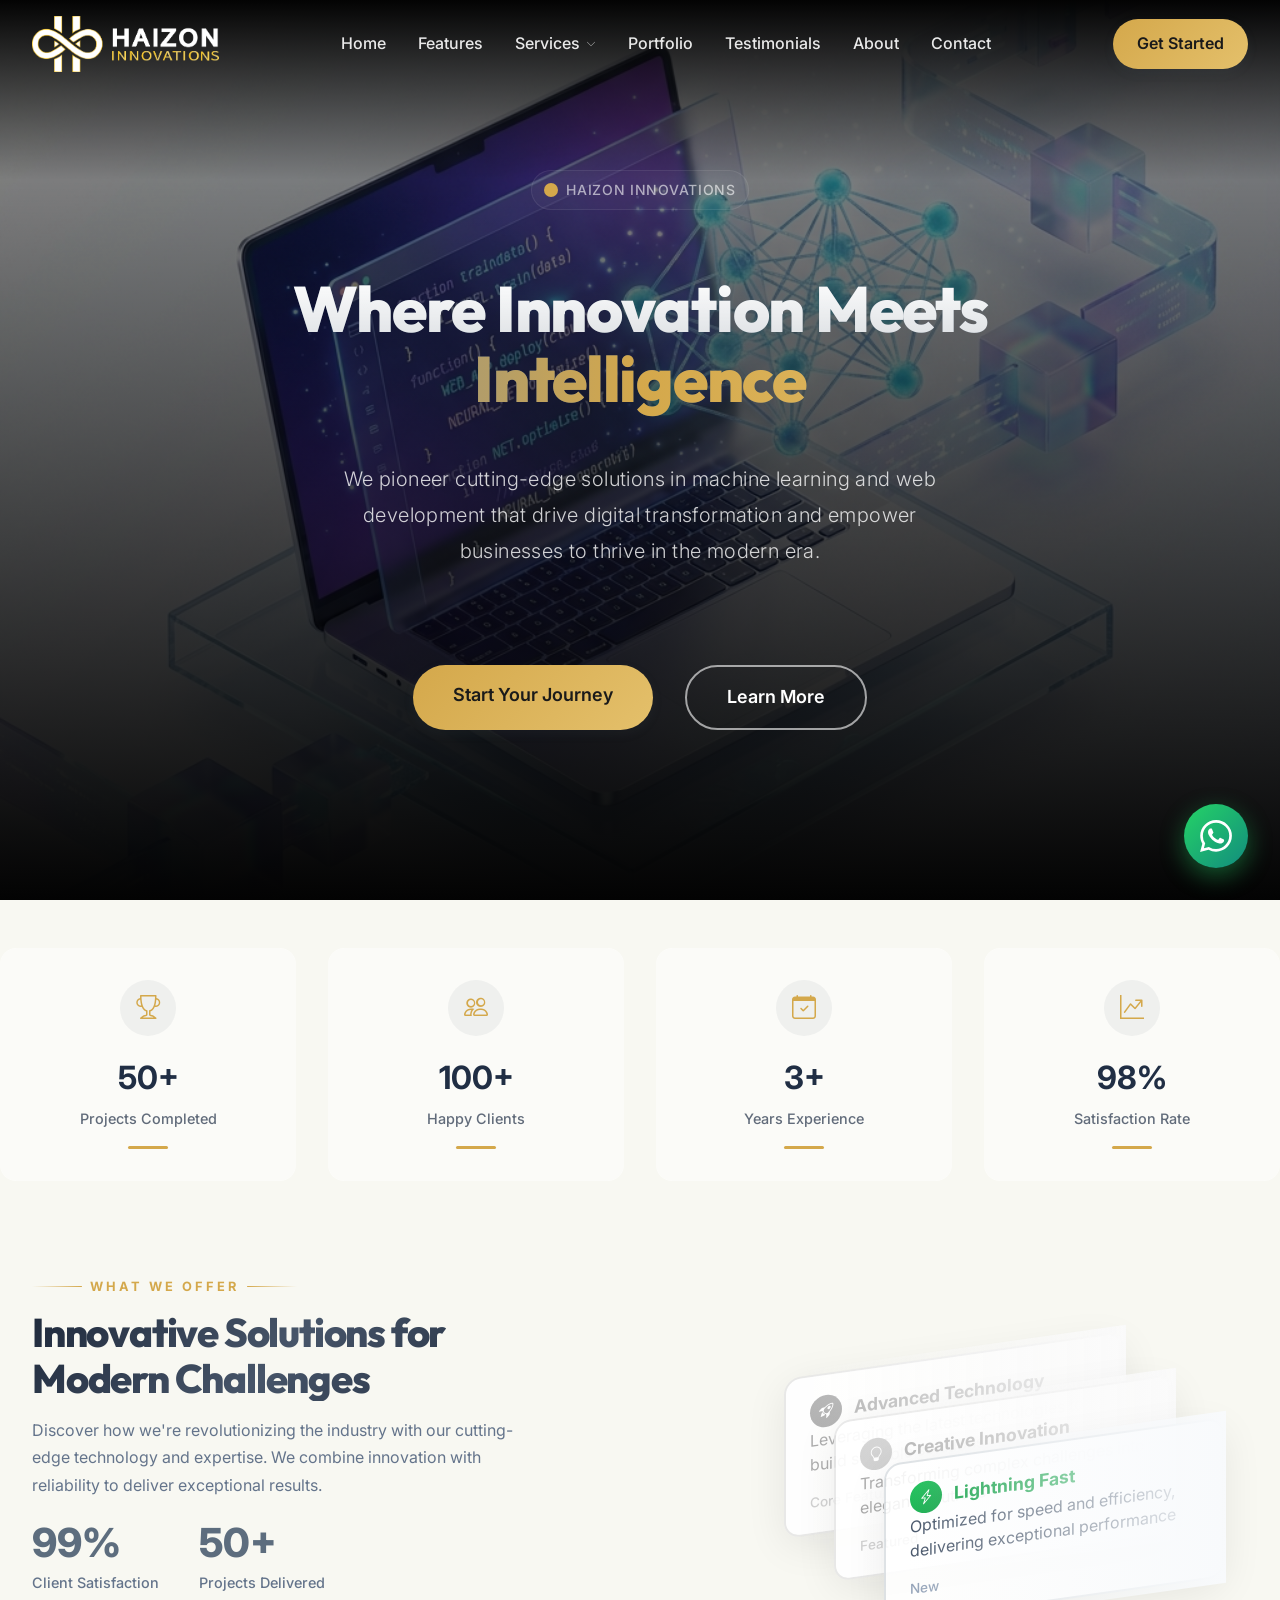
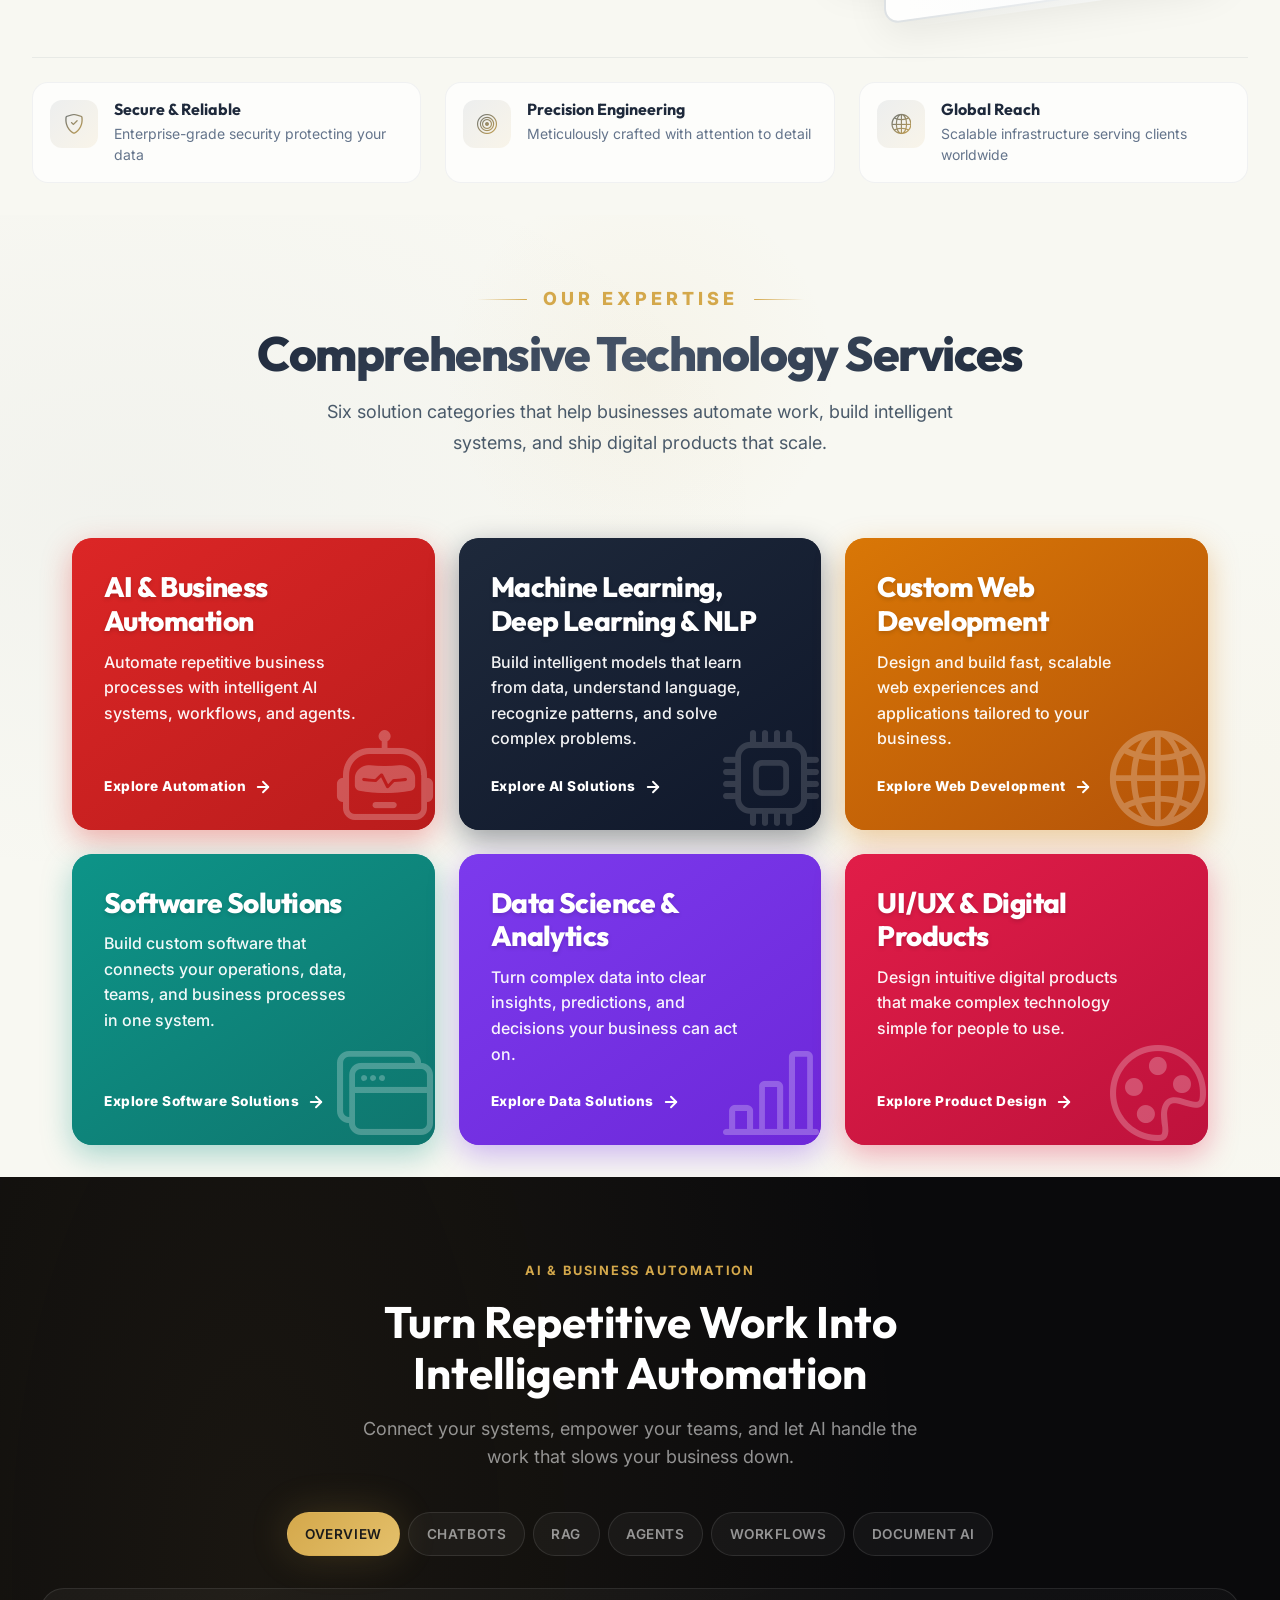
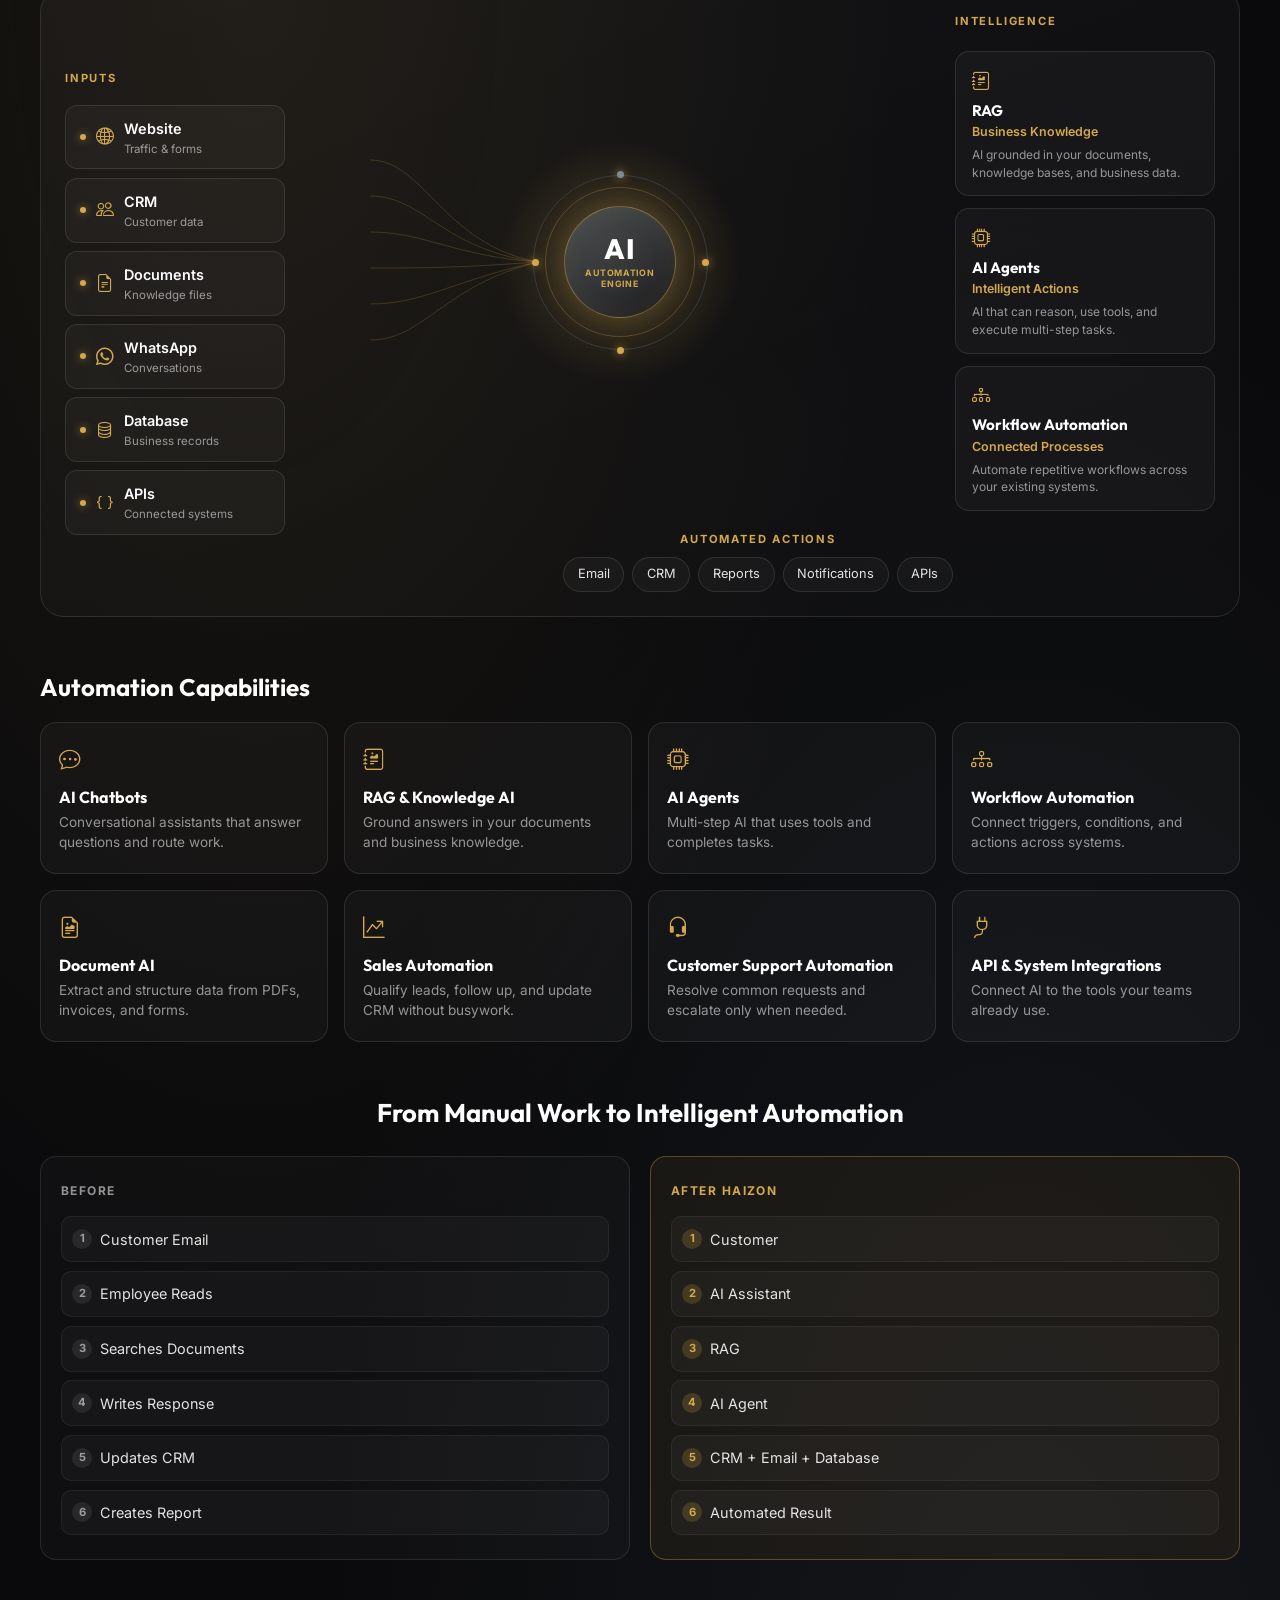
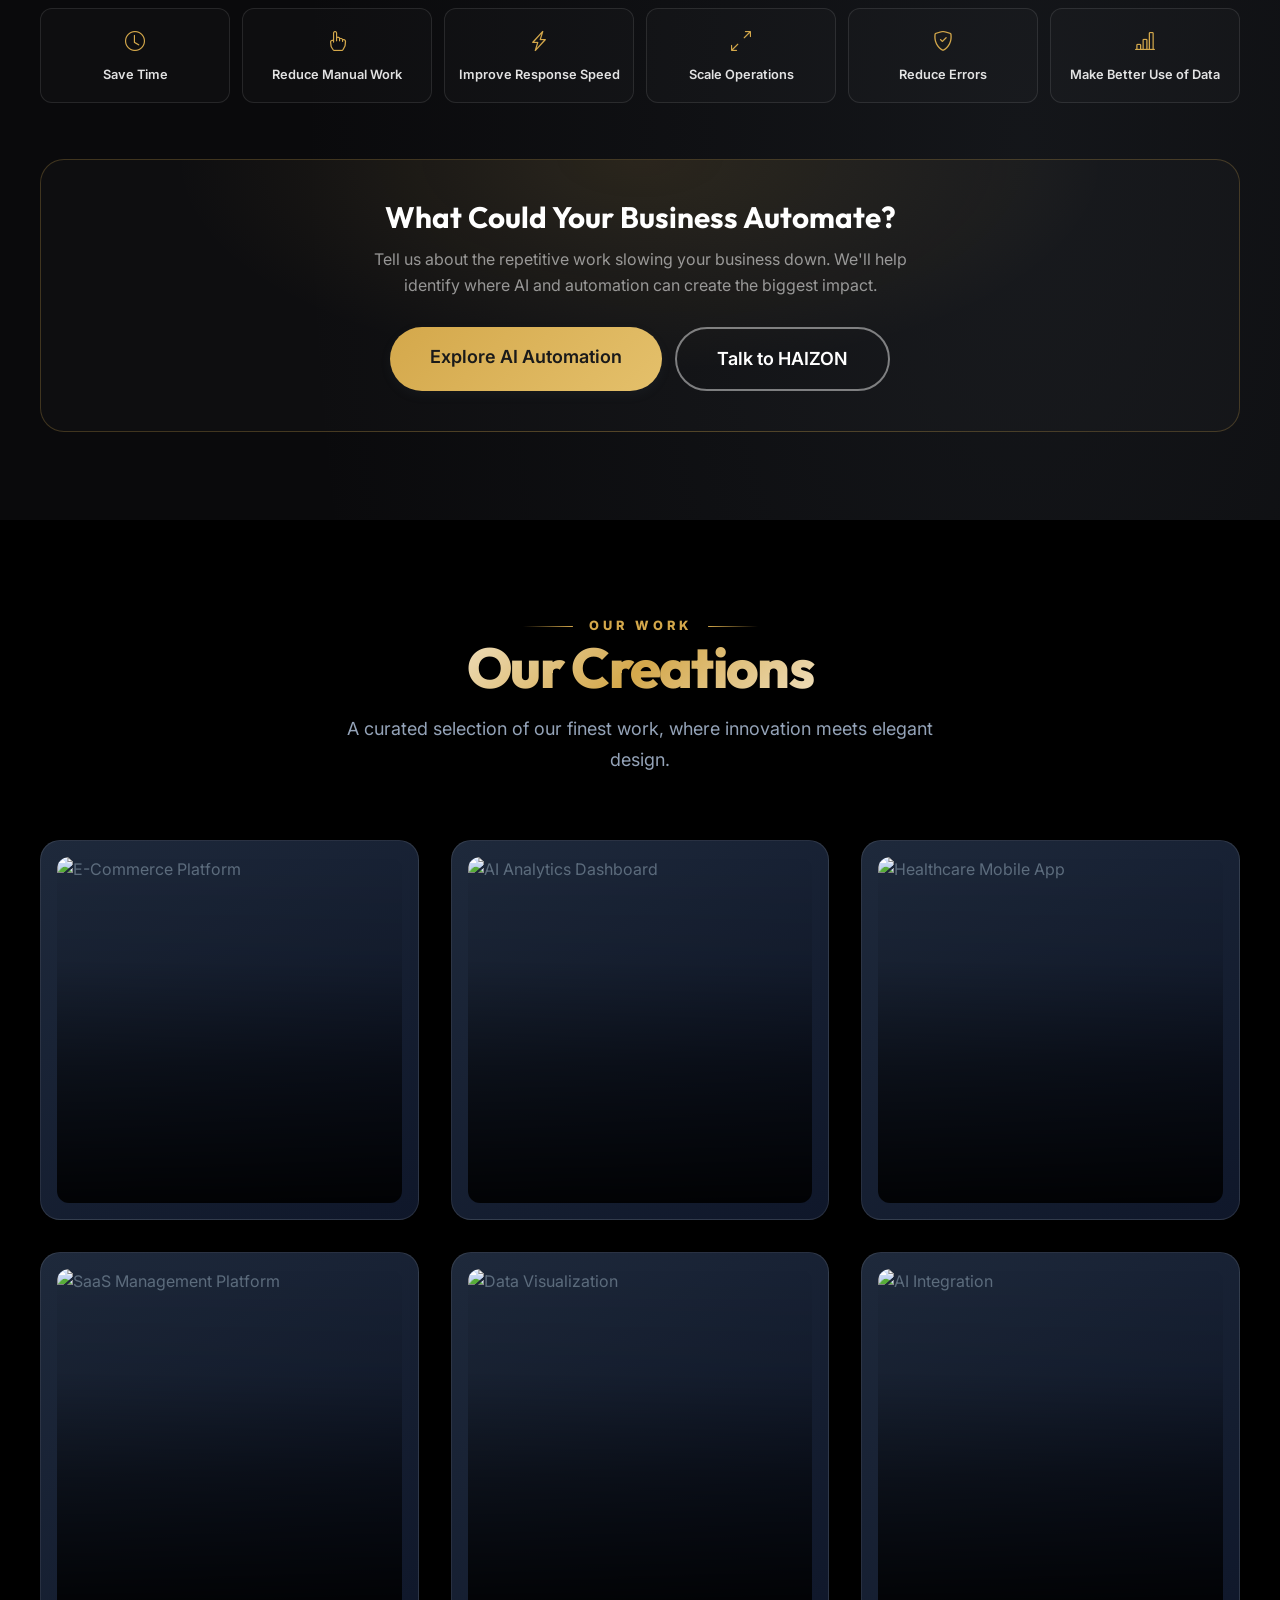
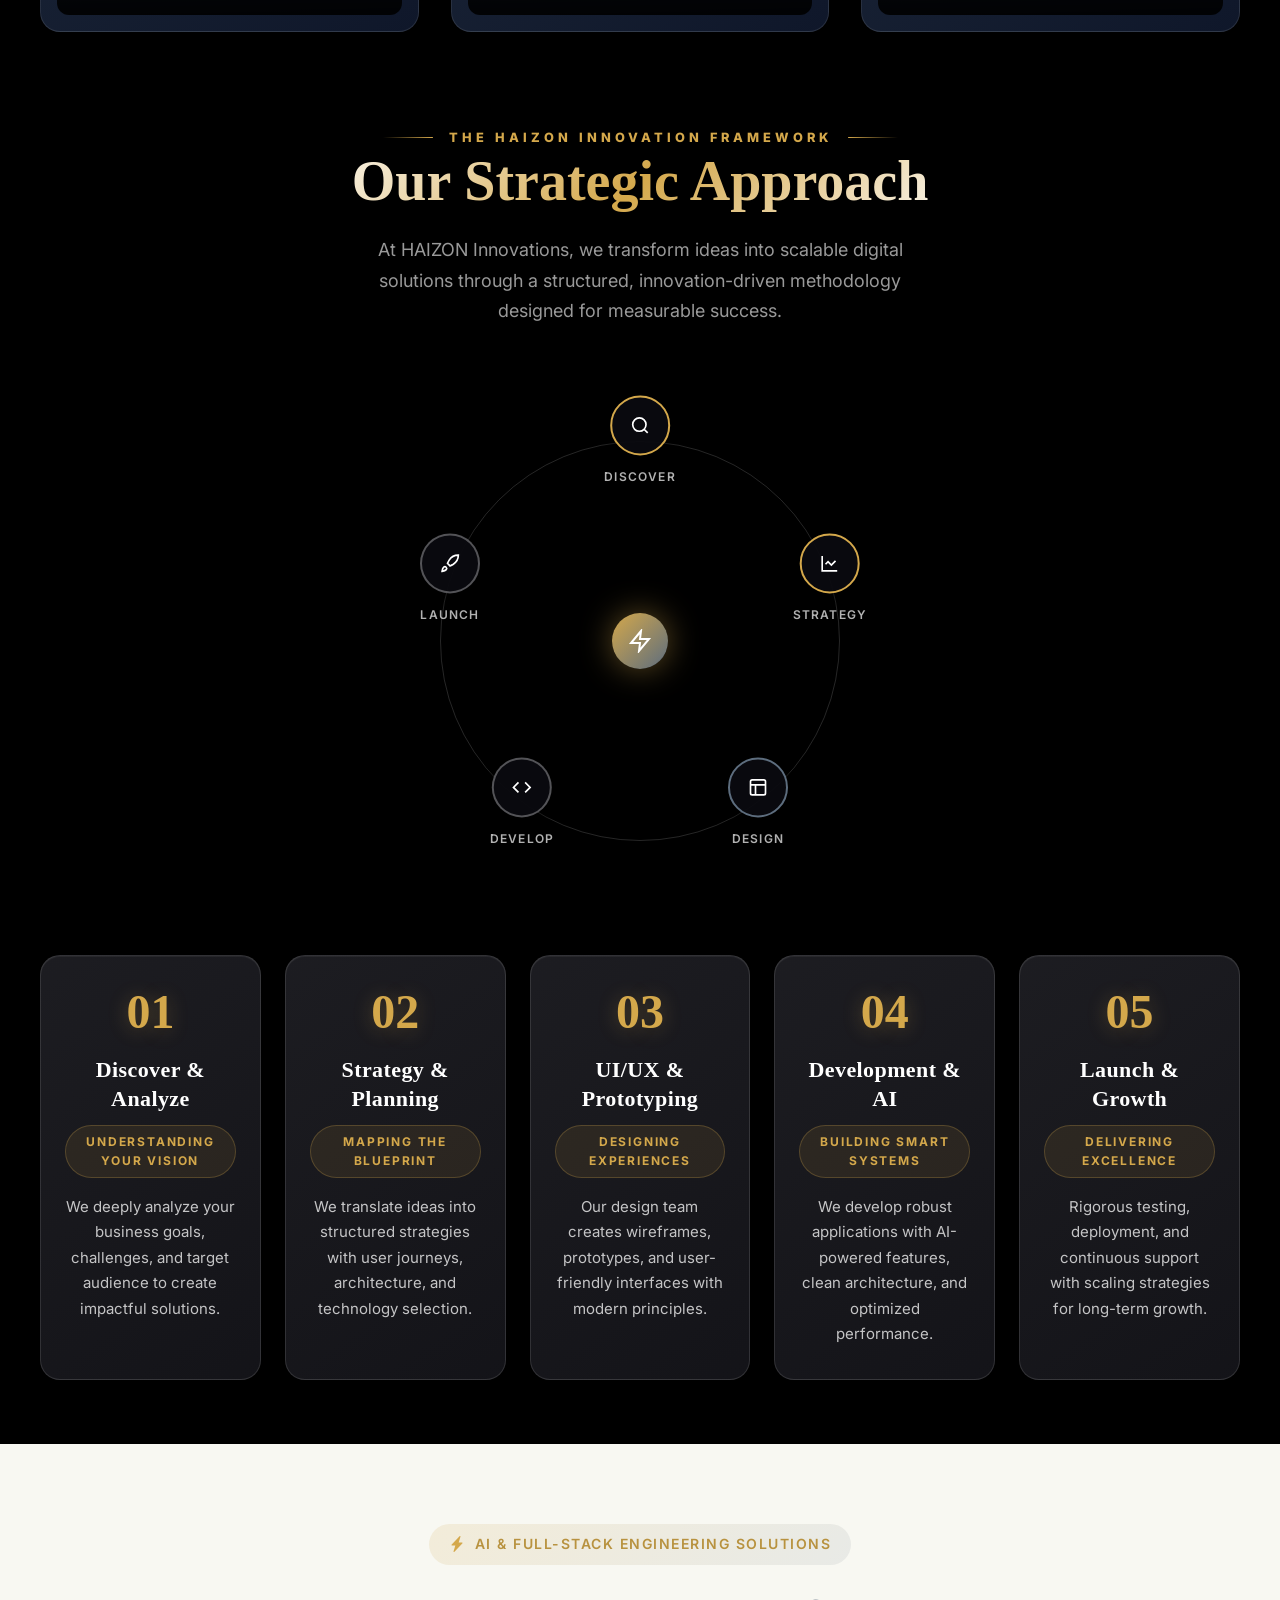
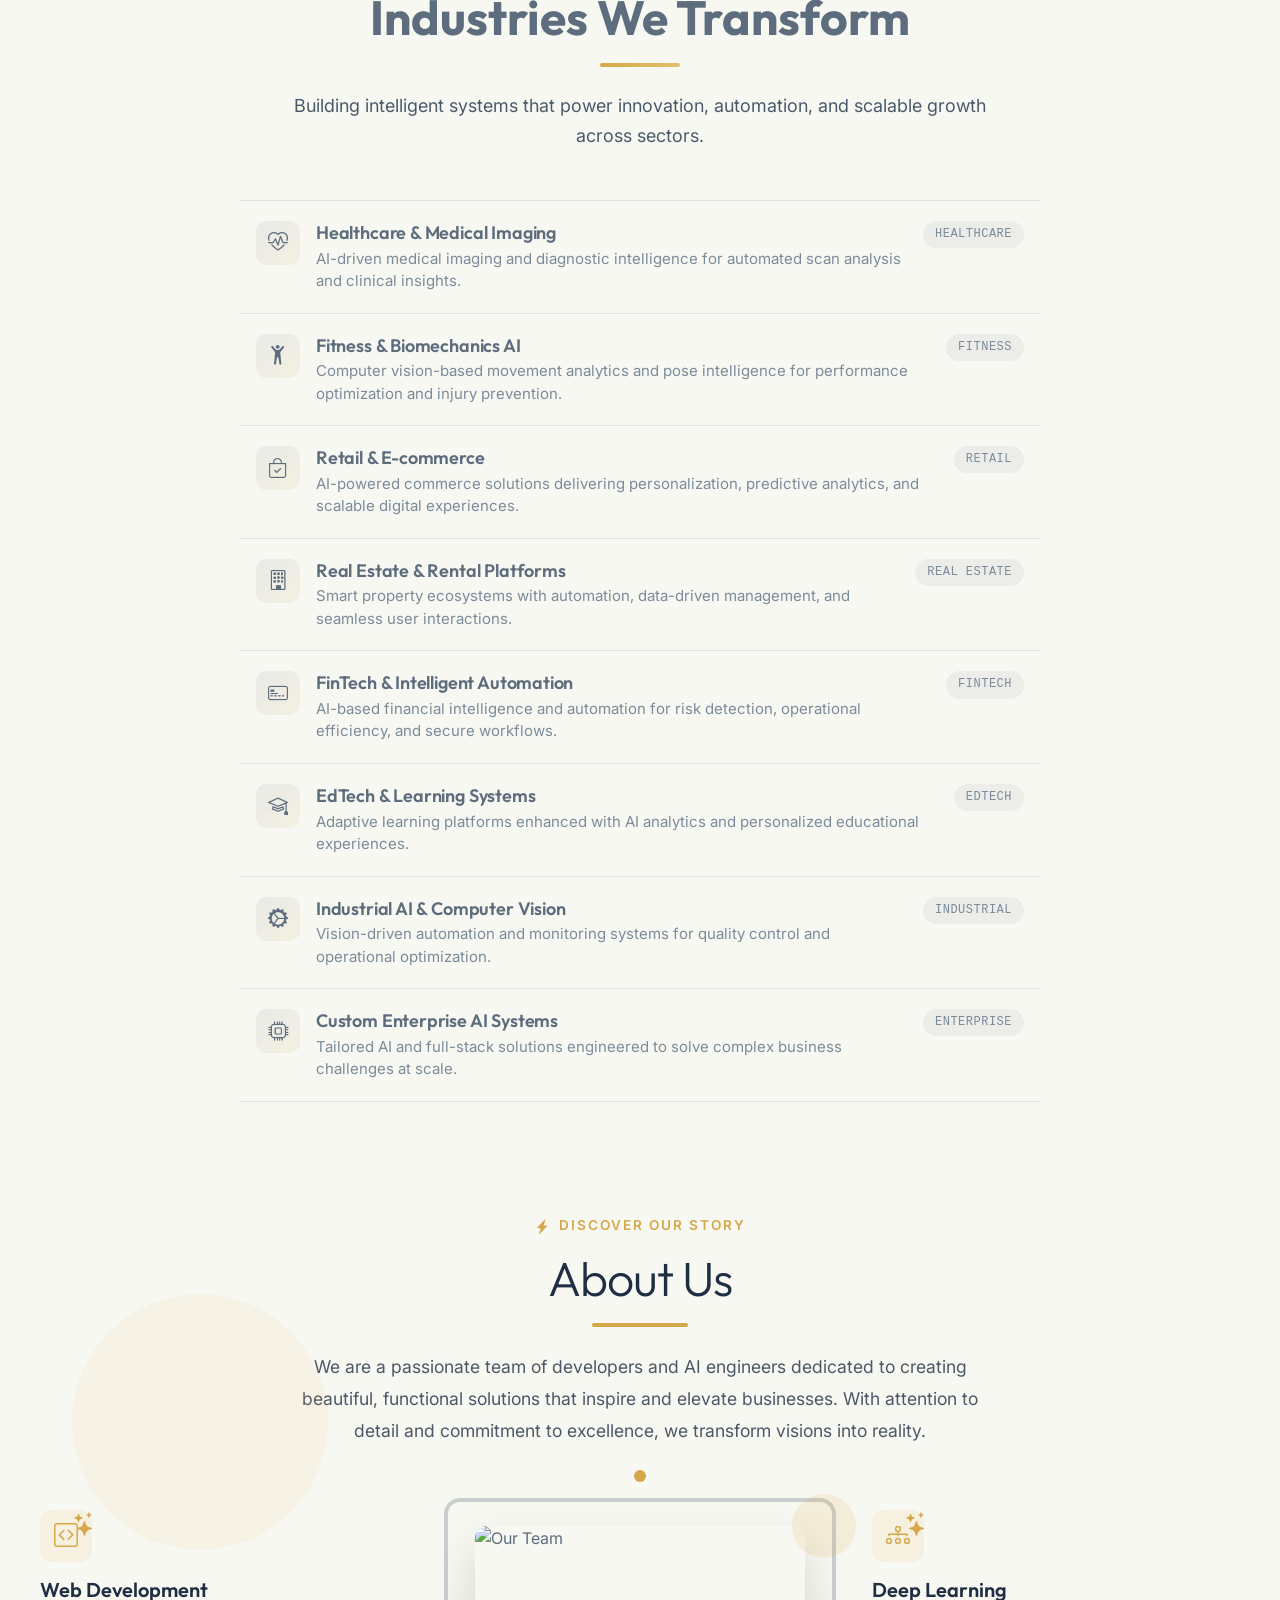
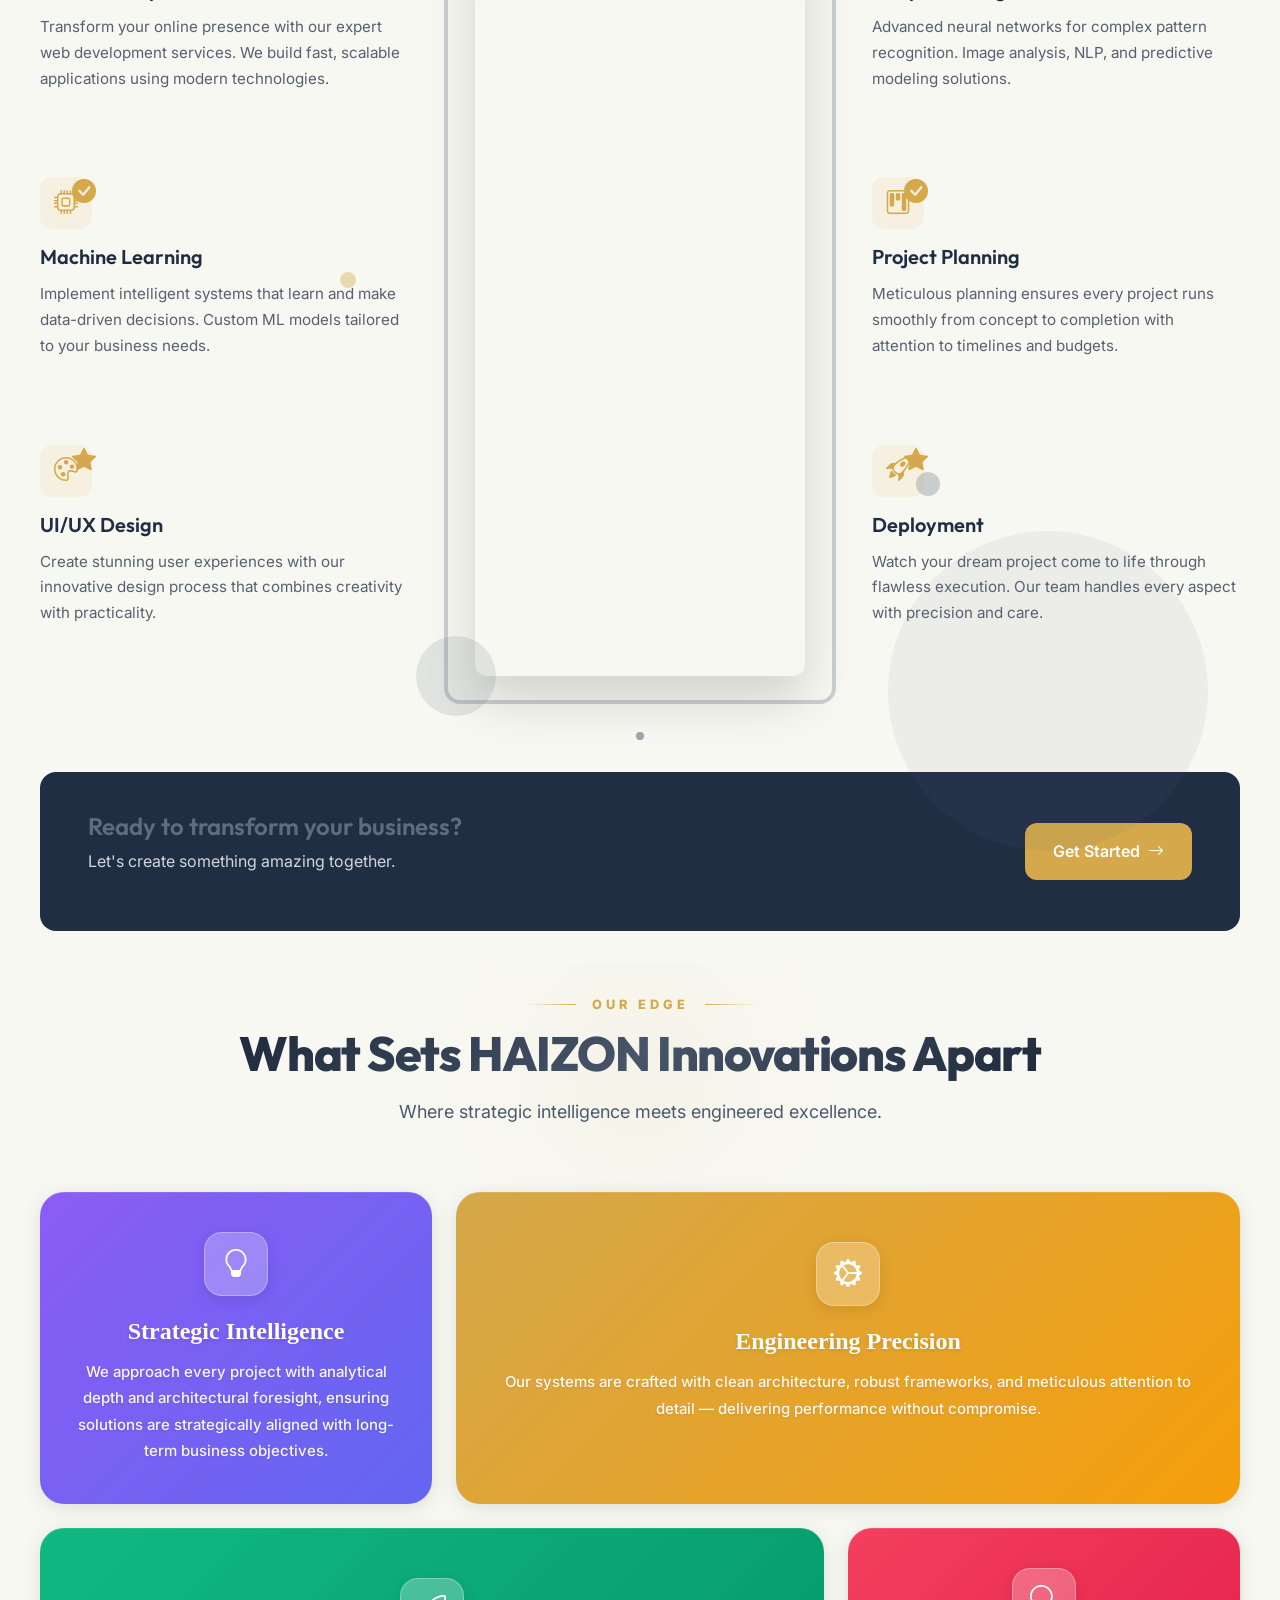
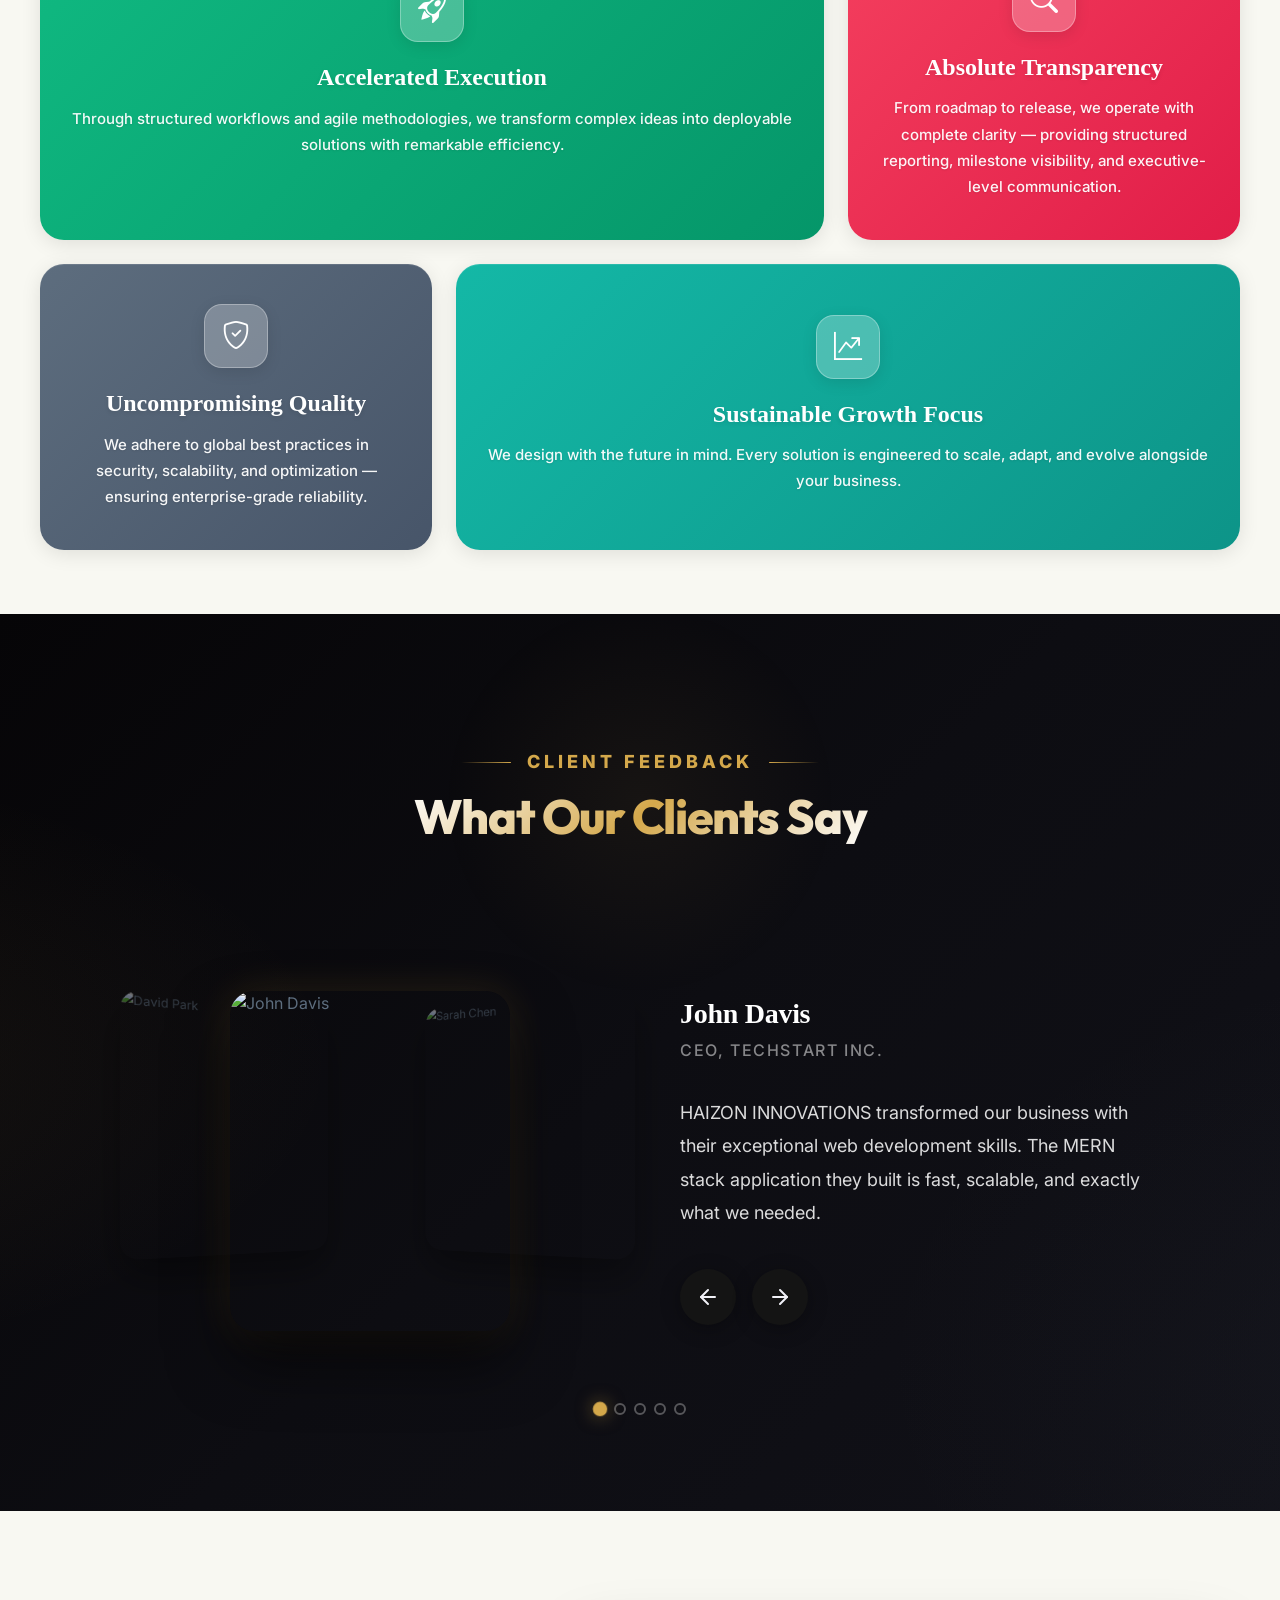
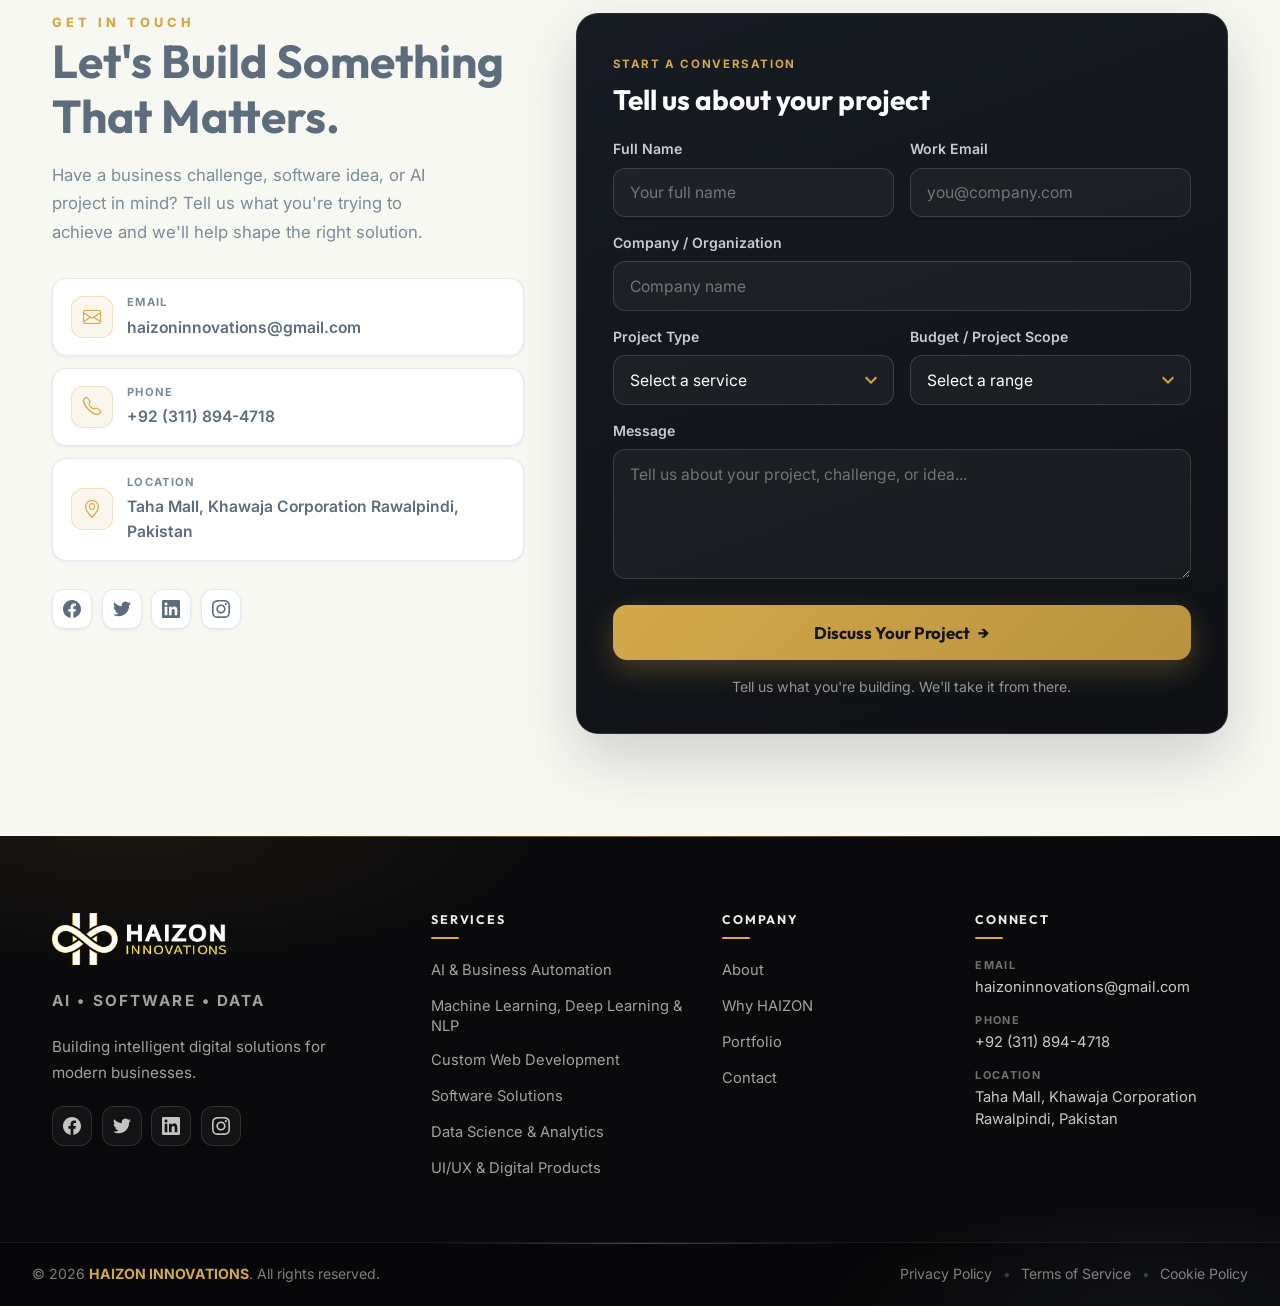
==== commit cccb3032: "new changes in contact and footer" ====
--- a/index.html
+++ b/index.html
@@ -29,13 +29,18 @@
     <nav class="navbar" id="navbar">
         <div class="nav-container">
             <a href="#home" class="logo">
-                <img src="assets/images/logo.png" alt="HAIZON INNOVATIONS" class="logo-img logo" width="224" height="56" decoding="async">
+                <img src="assets/images/logo.png" alt="HAIZON INNOVATIONS" class="logo-img logo" width="224" height="56"
+                    decoding="async">
             </a>
             <ul class="nav-links" id="navLinks">
                 <li><a href="#home">Home</a></li>
                 <li><a href="#features">Features</a></li>
                 <li class="nav-dropdown">
-                    <a href="#services">Services <svg class="dropdown-arrow" width="10" height="10" viewBox="0 0 16 16" fill="currentColor"><path fill-rule="evenodd" d="M1.646 4.646a.5.5 0 0 1 .708 0L8 10.293l5.646-5.647a.5.5 0 0 1 .708.708l-6 6a.5.5 0 0 1-.708 0l-6-6a.5.5 0 0 1 0-.708z"/></svg></a>
+                    <a href="#services">Services <svg class="dropdown-arrow" width="10" height="10" viewBox="0 0 16 16"
+                            fill="currentColor">
+                            <path fill-rule="evenodd"
+                                d="M1.646 4.646a.5.5 0 0 1 .708 0L8 10.293l5.646-5.647a.5.5 0 0 1 .708.708l-6 6a.5.5 0 0 1-.708 0l-6-6a.5.5 0 0 1 0-.708z" />
+                        </svg></a>
                     <ul class="dropdown-menu">
                         <li><a href="automation.html">AI &amp; Business Automation</a></li>
                         <li><a href="machine-learning.html">Machine Learning, Deep Learning &amp; NLP</a></li>
@@ -64,7 +69,8 @@
     <!-- Hero Section -->
     <section class="hero" id="home">
         <div class="hero-background" id="heroBackground">
-            <img src="assets/images/hero-image.png" alt="" class="hero-bg-poster" width="1920" height="1080" decoding="async" fetchpriority="high">
+            <img src="assets/images/hero-image.png" alt="" class="hero-bg-poster" width="1920" height="1080"
+                decoding="async" fetchpriority="high">
             <video id="heroVideo" class="hero-video" muted loop playsinline preload="none"
                 poster="assets/images/hero-image.png" aria-hidden="true" disablePictureInPicture>
                 <source data-src="assets/images/hero-background.mp4" type="video/mp4">
@@ -154,7 +160,7 @@
                     <p class="section-subtitle features-subtitle">What We Offer</p>
                     <h2 class="features-title">Innovative Solutions for Modern Challenges</h2>
                     <p class="features-description">
-                        Discover how we're revolutionizing the industry with our cutting-edge technology and expertise. 
+                        Discover how we're revolutionizing the industry with our cutting-edge technology and expertise.
                         We combine innovation with reliability to deliver exceptional results.
                     </p>
                     <div class="features-stats">
@@ -204,7 +210,8 @@
                                 </span>
                                 <span class="card-label label-green">Lightning Fast</span>
                             </div>
-                            <p class="card-text">Optimized for speed and efficiency, delivering exceptional performance</p>
+                            <p class="card-text">Optimized for speed and efficiency, delivering exceptional performance
+                            </p>
                             <span class="card-date">New</span>
                         </div>
                     </div>
@@ -252,7 +259,8 @@
             <div class="section-header">
                 <p class="section-subtitle">Our Expertise</p>
                 <h2>Comprehensive Technology Services</h2>
-                <p>Six solution categories that help businesses automate work, build intelligent systems, and ship digital products that scale.</p>
+                <p>Six solution categories that help businesses automate work, build intelligent systems, and ship
+                    digital products that scale.</p>
             </div>
 
             <!-- Premium Service Cards Grid -->
@@ -261,10 +269,13 @@
                 <div class="premium-service-card card-coral scroll-reveal">
                     <div class="premium-card-content">
                         <h3 class="premium-card-title">AI &amp; Business Automation</h3>
-                        <p class="premium-card-desc">Automate repetitive business processes with intelligent AI systems, workflows, and agents.</p>
+                        <p class="premium-card-desc">Automate repetitive business processes with intelligent AI systems,
+                            workflows, and agents.</p>
                         <a href="automation.html" class="premium-card-link">
                             Explore Automation
-                            <svg xmlns="http://www.w3.org/2000/svg" width="18" height="18" viewBox="0 0 24 24" fill="none" stroke="currentColor" stroke-width="2.5" stroke-linecap="round" stroke-linejoin="round">
+                            <svg xmlns="http://www.w3.org/2000/svg" width="18" height="18" viewBox="0 0 24 24"
+                                fill="none" stroke="currentColor" stroke-width="2.5" stroke-linecap="round"
+                                stroke-linejoin="round">
                                 <path d="M5 12h14"></path>
                                 <path d="m12 5 7 7-7 7"></path>
                             </svg>
@@ -279,10 +290,13 @@
                 <div class="premium-service-card card-slate scroll-reveal">
                     <div class="premium-card-content">
                         <h3 class="premium-card-title">Machine Learning, Deep Learning &amp; NLP</h3>
-                        <p class="premium-card-desc">Build intelligent models that learn from data, understand language, recognize patterns, and solve complex problems.</p>
+                        <p class="premium-card-desc">Build intelligent models that learn from data, understand language,
+                            recognize patterns, and solve complex problems.</p>
                         <a href="machine-learning.html" class="premium-card-link">
                             Explore AI Solutions
-                            <svg xmlns="http://www.w3.org/2000/svg" width="18" height="18" viewBox="0 0 24 24" fill="none" stroke="currentColor" stroke-width="2.5" stroke-linecap="round" stroke-linejoin="round">
+                            <svg xmlns="http://www.w3.org/2000/svg" width="18" height="18" viewBox="0 0 24 24"
+                                fill="none" stroke="currentColor" stroke-width="2.5" stroke-linecap="round"
+                                stroke-linejoin="round">
                                 <path d="M5 12h14"></path>
                                 <path d="m12 5 7 7-7 7"></path>
                             </svg>
@@ -297,10 +311,13 @@
                 <div class="premium-service-card card-amber scroll-reveal">
                     <div class="premium-card-content">
                         <h3 class="premium-card-title">Custom Web Development</h3>
-                        <p class="premium-card-desc">Design and build fast, scalable web experiences and applications tailored to your business.</p>
+                        <p class="premium-card-desc">Design and build fast, scalable web experiences and applications
+                            tailored to your business.</p>
                         <a href="custom-web-development.html" class="premium-card-link">
                             Explore Web Development
-                            <svg xmlns="http://www.w3.org/2000/svg" width="18" height="18" viewBox="0 0 24 24" fill="none" stroke="currentColor" stroke-width="2.5" stroke-linecap="round" stroke-linejoin="round">
+                            <svg xmlns="http://www.w3.org/2000/svg" width="18" height="18" viewBox="0 0 24 24"
+                                fill="none" stroke="currentColor" stroke-width="2.5" stroke-linecap="round"
+                                stroke-linejoin="round">
                                 <path d="M5 12h14"></path>
                                 <path d="m12 5 7 7-7 7"></path>
                             </svg>
@@ -315,10 +332,13 @@
                 <div class="premium-service-card card-teal scroll-reveal">
                     <div class="premium-card-content">
                         <h3 class="premium-card-title">Software Solutions</h3>
-                        <p class="premium-card-desc">Build custom software that connects your operations, data, teams, and business processes in one system.</p>
+                        <p class="premium-card-desc">Build custom software that connects your operations, data, teams,
+                            and business processes in one system.</p>
                         <a href="software-solutions.html" class="premium-card-link">
                             Explore Software Solutions
-                            <svg xmlns="http://www.w3.org/2000/svg" width="18" height="18" viewBox="0 0 24 24" fill="none" stroke="currentColor" stroke-width="2.5" stroke-linecap="round" stroke-linejoin="round">
+                            <svg xmlns="http://www.w3.org/2000/svg" width="18" height="18" viewBox="0 0 24 24"
+                                fill="none" stroke="currentColor" stroke-width="2.5" stroke-linecap="round"
+                                stroke-linejoin="round">
                                 <path d="M5 12h14"></path>
                                 <path d="m12 5 7 7-7 7"></path>
                             </svg>
@@ -333,10 +353,13 @@
                 <div class="premium-service-card card-violet scroll-reveal">
                     <div class="premium-card-content">
                         <h3 class="premium-card-title">Data Science &amp; Analytics</h3>
-                        <p class="premium-card-desc">Turn complex data into clear insights, predictions, and decisions your business can act on.</p>
+                        <p class="premium-card-desc">Turn complex data into clear insights, predictions, and decisions
+                            your business can act on.</p>
                         <a href="data-science.html" class="premium-card-link">
                             Explore Data Solutions
-                            <svg xmlns="http://www.w3.org/2000/svg" width="18" height="18" viewBox="0 0 24 24" fill="none" stroke="currentColor" stroke-width="2.5" stroke-linecap="round" stroke-linejoin="round">
+                            <svg xmlns="http://www.w3.org/2000/svg" width="18" height="18" viewBox="0 0 24 24"
+                                fill="none" stroke="currentColor" stroke-width="2.5" stroke-linecap="round"
+                                stroke-linejoin="round">
                                 <path d="M5 12h14"></path>
                                 <path d="m12 5 7 7-7 7"></path>
                             </svg>
@@ -351,10 +374,13 @@
                 <div class="premium-service-card card-rose scroll-reveal">
                     <div class="premium-card-content">
                         <h3 class="premium-card-title">UI/UX &amp; Digital Products</h3>
-                        <p class="premium-card-desc">Design intuitive digital products that make complex technology simple for people to use.</p>
+                        <p class="premium-card-desc">Design intuitive digital products that make complex technology
+                            simple for people to use.</p>
                         <a href="ui-ux.html" class="premium-card-link">
                             Explore Product Design
-                            <svg xmlns="http://www.w3.org/2000/svg" width="18" height="18" viewBox="0 0 24 24" fill="none" stroke="currentColor" stroke-width="2.5" stroke-linecap="round" stroke-linejoin="round">
+                            <svg xmlns="http://www.w3.org/2000/svg" width="18" height="18" viewBox="0 0 24 24"
+                                fill="none" stroke="currentColor" stroke-width="2.5" stroke-linecap="round"
+                                stroke-linejoin="round">
                                 <path d="M5 12h14"></path>
                                 <path d="m12 5 7 7-7 7"></path>
                             </svg>
@@ -365,7 +391,7 @@
                     </div>
                 </div>
             </div>
-            </div>
+        </div>
         </div>
     </section>
 
@@ -374,50 +400,113 @@
         <div class="automation-container">
             <header class="automation-header">
                 <p class="automation-eyebrow">AI &amp; BUSINESS AUTOMATION</p>
-                <h2 id="automation-heading" class="automation-title">Turn Repetitive Work Into Intelligent Automation</h2>
-                <p class="automation-lead">Connect your systems, empower your teams, and let AI handle the work that slows your business down.</p>
+                <h2 id="automation-heading" class="automation-title">Turn Repetitive Work Into Intelligent Automation
+                </h2>
+                <p class="automation-lead">Connect your systems, empower your teams, and let AI handle the work that
+                    slows your business down.</p>
             </header>
 
             <div class="automation-tabs" role="tablist" aria-label="Automation capabilities">
-                <button type="button" class="automation-tab" role="tab" id="automation-tab-overview" aria-selected="true" aria-controls="automation-panel" tabindex="0" data-mode="overview">Overview</button>
-                <button type="button" class="automation-tab" role="tab" id="automation-tab-chatbots" aria-selected="false" aria-controls="automation-panel" tabindex="-1" data-mode="chatbots">Chatbots</button>
-                <button type="button" class="automation-tab" role="tab" id="automation-tab-rag" aria-selected="false" aria-controls="automation-panel" tabindex="-1" data-mode="rag">RAG</button>
-                <button type="button" class="automation-tab" role="tab" id="automation-tab-agents" aria-selected="false" aria-controls="automation-panel" tabindex="-1" data-mode="agents">Agents</button>
-                <button type="button" class="automation-tab" role="tab" id="automation-tab-workflows" aria-selected="false" aria-controls="automation-panel" tabindex="-1" data-mode="workflows">Workflows</button>
-                <button type="button" class="automation-tab" role="tab" id="automation-tab-document" aria-selected="false" aria-controls="automation-panel" tabindex="-1" data-mode="document">Document AI</button>
-            </div>
-
-            <p class="automation-live" id="automation-live" aria-live="polite">Showing overview: business systems connected to the AI automation engine.</p>
-
-            <div class="automation-visual" id="automation-panel" role="tabpanel" aria-labelledby="automation-tab-overview" data-mode="overview">
+                <button type="button" class="automation-tab" role="tab" id="automation-tab-overview"
+                    aria-selected="true" aria-controls="automation-panel" tabindex="0"
+                    data-mode="overview">Overview</button>
+                <button type="button" class="automation-tab" role="tab" id="automation-tab-chatbots"
+                    aria-selected="false" aria-controls="automation-panel" tabindex="-1"
+                    data-mode="chatbots">Chatbots</button>
+                <button type="button" class="automation-tab" role="tab" id="automation-tab-rag" aria-selected="false"
+                    aria-controls="automation-panel" tabindex="-1" data-mode="rag">RAG</button>
+                <button type="button" class="automation-tab" role="tab" id="automation-tab-agents" aria-selected="false"
+                    aria-controls="automation-panel" tabindex="-1" data-mode="agents">Agents</button>
+                <button type="button" class="automation-tab" role="tab" id="automation-tab-workflows"
+                    aria-selected="false" aria-controls="automation-panel" tabindex="-1"
+                    data-mode="workflows">Workflows</button>
+                <button type="button" class="automation-tab" role="tab" id="automation-tab-document"
+                    aria-selected="false" aria-controls="automation-panel" tabindex="-1" data-mode="document">Document
+                    AI</button>
+            </div>
+
+            <p class="automation-live" id="automation-live" aria-live="polite">Showing overview: business systems
+                connected to the AI automation engine.</p>
+
+            <div class="automation-visual" id="automation-panel" role="tabpanel"
+                aria-labelledby="automation-tab-overview" data-mode="overview">
 
                 <!-- Desktop composition (>=1200px) -->
                 <div class="automation-visual--desktop" aria-hidden="false">
                     <div class="automation-ecosystem" data-flow="overview">
                         <div class="automation-inputs">
                             <p class="automation-layer-label">Inputs</p>
-                            <div class="automation-node" data-input="website"><span class="automation-node-dot"></span><i class="bi bi-globe2" aria-hidden="true"></i><div><strong>Website</strong><span>Traffic &amp; forms</span></div></div>
-                            <div class="automation-node" data-input="crm"><span class="automation-node-dot"></span><i class="bi bi-people" aria-hidden="true"></i><div><strong>CRM</strong><span>Customer data</span></div></div>
-                            <div class="automation-node" data-input="documents"><span class="automation-node-dot"></span><i class="bi bi-file-earmark-text" aria-hidden="true"></i><div><strong>Documents</strong><span>Knowledge files</span></div></div>
-                            <div class="automation-node" data-input="whatsapp"><span class="automation-node-dot"></span><i class="bi bi-whatsapp" aria-hidden="true"></i><div><strong>WhatsApp</strong><span>Conversations</span></div></div>
-                            <div class="automation-node" data-input="database"><span class="automation-node-dot"></span><i class="bi bi-database" aria-hidden="true"></i><div><strong>Database</strong><span>Business records</span></div></div>
-                            <div class="automation-node" data-input="apis"><span class="automation-node-dot"></span><i class="bi bi-braces" aria-hidden="true"></i><div><strong>APIs</strong><span>Connected systems</span></div></div>
+                            <div class="automation-node" data-input="website"><span
+                                    class="automation-node-dot"></span><i class="bi bi-globe2" aria-hidden="true"></i>
+                                <div><strong>Website</strong><span>Traffic &amp; forms</span></div>
+                            </div>
+                            <div class="automation-node" data-input="crm"><span class="automation-node-dot"></span><i
+                                    class="bi bi-people" aria-hidden="true"></i>
+                                <div><strong>CRM</strong><span>Customer data</span></div>
+                            </div>
+                            <div class="automation-node" data-input="documents"><span
+                                    class="automation-node-dot"></span><i class="bi bi-file-earmark-text"
+                                    aria-hidden="true"></i>
+                                <div><strong>Documents</strong><span>Knowledge files</span></div>
+                            </div>
+                            <div class="automation-node" data-input="whatsapp"><span
+                                    class="automation-node-dot"></span><i class="bi bi-whatsapp" aria-hidden="true"></i>
+                                <div><strong>WhatsApp</strong><span>Conversations</span></div>
+                            </div>
+                            <div class="automation-node" data-input="database"><span
+                                    class="automation-node-dot"></span><i class="bi bi-database" aria-hidden="true"></i>
+                                <div><strong>Database</strong><span>Business records</span></div>
+                            </div>
+                            <div class="automation-node" data-input="apis"><span class="automation-node-dot"></span><i
+                                    class="bi bi-braces" aria-hidden="true"></i>
+                                <div><strong>APIs</strong><span>Connected systems</span></div>
+                            </div>
                         </div>
 
                         <div class="automation-core-wrap">
                             <svg class="automation-flow-svg" viewBox="0 0 280 420" aria-hidden="true" focusable="false">
-                                <path class="automation-path" id="automation-path-d1" d="M0,40 C90,40 120,180 280,210" fill="none"/>
-                                <path class="automation-path" id="automation-path-d2" d="M0,100 C90,100 120,190 280,210" fill="none"/>
-                                <path class="automation-path" id="automation-path-d3" d="M0,160 C90,160 140,200 280,210" fill="none"/>
-                                <path class="automation-path" id="automation-path-d4" d="M0,220 C90,220 140,220 280,210" fill="none"/>
-                                <path class="automation-path" id="automation-path-d5" d="M0,280 C90,280 140,240 280,210" fill="none"/>
-                                <path class="automation-path" id="automation-path-d6" d="M0,340 C90,340 120,250 280,210" fill="none"/>
-                                <circle class="automation-particle" r="3"><animateMotion dur="4s" repeatCount="indefinite" begin="0s"><mpath href="#automation-path-d1"/></animateMotion></circle>
-                                <circle class="automation-particle" r="3"><animateMotion dur="4.5s" repeatCount="indefinite" begin="0.7s"><mpath href="#automation-path-d2"/></animateMotion></circle>
-                                <circle class="automation-particle" r="3"><animateMotion dur="5s" repeatCount="indefinite" begin="1.2s"><mpath href="#automation-path-d3"/></animateMotion></circle>
-                                <circle class="automation-particle" r="2.5"><animateMotion dur="4.2s" repeatCount="indefinite" begin="1.8s"><mpath href="#automation-path-d4"/></animateMotion></circle>
-                                <circle class="automation-particle" r="3"><animateMotion dur="5.2s" repeatCount="indefinite" begin="0.4s"><mpath href="#automation-path-d5"/></animateMotion></circle>
-                                <circle class="automation-particle" r="2.5"><animateMotion dur="4.8s" repeatCount="indefinite" begin="2.1s"><mpath href="#automation-path-d6"/></animateMotion></circle>
+                                <path class="automation-path" id="automation-path-d1" d="M0,40 C90,40 120,180 280,210"
+                                    fill="none" />
+                                <path class="automation-path" id="automation-path-d2" d="M0,100 C90,100 120,190 280,210"
+                                    fill="none" />
+                                <path class="automation-path" id="automation-path-d3" d="M0,160 C90,160 140,200 280,210"
+                                    fill="none" />
+                                <path class="automation-path" id="automation-path-d4" d="M0,220 C90,220 140,220 280,210"
+                                    fill="none" />
+                                <path class="automation-path" id="automation-path-d5" d="M0,280 C90,280 140,240 280,210"
+                                    fill="none" />
+                                <path class="automation-path" id="automation-path-d6" d="M0,340 C90,340 120,250 280,210"
+                                    fill="none" />
+                                <circle class="automation-particle" r="3">
+                                    <animateMotion dur="4s" repeatCount="indefinite" begin="0s">
+                                        <mpath href="#automation-path-d1" />
+                                    </animateMotion>
+                                </circle>
+                                <circle class="automation-particle" r="3">
+                                    <animateMotion dur="4.5s" repeatCount="indefinite" begin="0.7s">
+                                        <mpath href="#automation-path-d2" />
+                                    </animateMotion>
+                                </circle>
+                                <circle class="automation-particle" r="3">
+                                    <animateMotion dur="5s" repeatCount="indefinite" begin="1.2s">
+                                        <mpath href="#automation-path-d3" />
+                                    </animateMotion>
+                                </circle>
+                                <circle class="automation-particle" r="2.5">
+                                    <animateMotion dur="4.2s" repeatCount="indefinite" begin="1.8s">
+                                        <mpath href="#automation-path-d4" />
+                                    </animateMotion>
+                                </circle>
+                                <circle class="automation-particle" r="3">
+                                    <animateMotion dur="5.2s" repeatCount="indefinite" begin="0.4s">
+                                        <mpath href="#automation-path-d5" />
+                                    </animateMotion>
+                                </circle>
+                                <circle class="automation-particle" r="2.5">
+                                    <animateMotion dur="4.8s" repeatCount="indefinite" begin="2.1s">
+                                        <mpath href="#automation-path-d6" />
+                                    </animateMotion>
+                                </circle>
                             </svg>
                             <div class="automation-core">
                                 <div class="automation-core-glow"></div>
@@ -440,19 +529,22 @@
                                 <i class="bi bi-journal-richtext" aria-hidden="true"></i>
                                 <h3>RAG</h3>
                                 <p class="automation-intel-title">Business Knowledge</p>
-                                <p class="automation-intel-desc">AI grounded in your documents, knowledge bases, and business data.</p>
+                                <p class="automation-intel-desc">AI grounded in your documents, knowledge bases, and
+                                    business data.</p>
                             </div>
                             <div class="automation-intel-node">
                                 <i class="bi bi-cpu" aria-hidden="true"></i>
                                 <h3>AI Agents</h3>
                                 <p class="automation-intel-title">Intelligent Actions</p>
-                                <p class="automation-intel-desc">AI that can reason, use tools, and execute multi-step tasks.</p>
+                                <p class="automation-intel-desc">AI that can reason, use tools, and execute multi-step
+                                    tasks.</p>
                             </div>
                             <div class="automation-intel-node">
                                 <i class="bi bi-diagram-3" aria-hidden="true"></i>
                                 <h3>Workflow Automation</h3>
                                 <p class="automation-intel-title">Connected Processes</p>
-                                <p class="automation-intel-desc">Automate repetitive workflows across your existing systems.</p>
+                                <p class="automation-intel-desc">Automate repetitive workflows across your existing
+                                    systems.</p>
                             </div>
                         </div>
 
@@ -545,9 +637,18 @@
                         </div>
                         <span class="automation-flow-arrow automation-flow-arrow--down" aria-hidden="true"></span>
                         <div class="automation-tablet-intel">
-                            <div class="automation-intel-node"><i class="bi bi-journal-richtext" aria-hidden="true"></i><h3>RAG</h3><p>Business Knowledge</p></div>
-                            <div class="automation-intel-node"><i class="bi bi-cpu" aria-hidden="true"></i><h3>Agents</h3><p>Intelligent Actions</p></div>
-                            <div class="automation-intel-node"><i class="bi bi-diagram-3" aria-hidden="true"></i><h3>Workflow</h3><p>Connected Processes</p></div>
+                            <div class="automation-intel-node"><i class="bi bi-journal-richtext" aria-hidden="true"></i>
+                                <h3>RAG</h3>
+                                <p>Business Knowledge</p>
+                            </div>
+                            <div class="automation-intel-node"><i class="bi bi-cpu" aria-hidden="true"></i>
+                                <h3>Agents</h3>
+                                <p>Intelligent Actions</p>
+                            </div>
+                            <div class="automation-intel-node"><i class="bi bi-diagram-3" aria-hidden="true"></i>
+                                <h3>Workflow</h3>
+                                <p>Connected Processes</p>
+                            </div>
                         </div>
                         <span class="automation-flow-arrow automation-flow-arrow--down" aria-hidden="true"></span>
                         <div class="automation-outputs">
@@ -562,16 +663,21 @@
                     </div>
                     <div class="automation-mode-flow" data-flow="chatbots" hidden>
                         <div class="automation-flow-steps automation-flow-steps--vertical">
-                            <div class="automation-flow-step">Customer</div><span class="automation-flow-arrow automation-flow-arrow--down" aria-hidden="true"></span>
-                            <div class="automation-flow-step">AI Assistant</div><span class="automation-flow-arrow automation-flow-arrow--down" aria-hidden="true"></span>
-                            <div class="automation-flow-step">RAG / Knowledge</div><span class="automation-flow-arrow automation-flow-arrow--down" aria-hidden="true"></span>
-                            <div class="automation-flow-step">Response</div><span class="automation-flow-arrow automation-flow-arrow--down" aria-hidden="true"></span>
+                            <div class="automation-flow-step">Customer</div><span
+                                class="automation-flow-arrow automation-flow-arrow--down" aria-hidden="true"></span>
+                            <div class="automation-flow-step">AI Assistant</div><span
+                                class="automation-flow-arrow automation-flow-arrow--down" aria-hidden="true"></span>
+                            <div class="automation-flow-step">RAG / Knowledge</div><span
+                                class="automation-flow-arrow automation-flow-arrow--down" aria-hidden="true"></span>
+                            <div class="automation-flow-step">Response</div><span
+                                class="automation-flow-arrow automation-flow-arrow--down" aria-hidden="true"></span>
                             <div class="automation-flow-step automation-flow-step--accent">CRM / Human Handoff</div>
                         </div>
                     </div>
                     <div class="automation-mode-flow" data-flow="rag" hidden>
                         <div class="automation-flow-steps automation-flow-steps--vertical">
-                            <div class="automation-flow-step-group"><span>PDF</span><span>Docs</span><span>FAQ</span><span>Website</span></div>
+                            <div class="automation-flow-step-group">
+                                <span>PDF</span><span>Docs</span><span>FAQ</span><span>Website</span></div>
                             <span class="automation-flow-arrow automation-flow-arrow--down" aria-hidden="true"></span>
                             <div class="automation-flow-step automation-flow-step--core">RAG Engine</div>
                             <span class="automation-flow-arrow automation-flow-arrow--down" aria-hidden="true"></span>
@@ -584,7 +690,8 @@
                         <div class="automation-flow-steps automation-flow-steps--vertical">
                             <div class="automation-flow-step automation-flow-step--core">AI Agent</div>
                             <span class="automation-flow-arrow automation-flow-arrow--down" aria-hidden="true"></span>
-                            <div class="automation-flow-step-group"><span>Search</span><span>CRM</span><span>API</span><span>Database</span></div>
+                            <div class="automation-flow-step-group">
+                                <span>Search</span><span>CRM</span><span>API</span><span>Database</span></div>
                             <span class="automation-flow-arrow automation-flow-arrow--down" aria-hidden="true"></span>
                             <div class="automation-flow-step">Decision</div>
                             <span class="automation-flow-arrow automation-flow-arrow--down" aria-hidden="true"></span>
@@ -593,19 +700,27 @@
                     </div>
                     <div class="automation-mode-flow" data-flow="workflows" hidden>
                         <div class="automation-flow-steps automation-flow-steps--vertical">
-                            <div class="automation-flow-step">Trigger</div><span class="automation-flow-arrow automation-flow-arrow--down" aria-hidden="true"></span>
-                            <div class="automation-flow-step automation-flow-step--core">AI Processing</div><span class="automation-flow-arrow automation-flow-arrow--down" aria-hidden="true"></span>
-                            <div class="automation-flow-step">Condition</div><span class="automation-flow-arrow automation-flow-arrow--down" aria-hidden="true"></span>
-                            <div class="automation-flow-step">Action</div><span class="automation-flow-arrow automation-flow-arrow--down" aria-hidden="true"></span>
+                            <div class="automation-flow-step">Trigger</div><span
+                                class="automation-flow-arrow automation-flow-arrow--down" aria-hidden="true"></span>
+                            <div class="automation-flow-step automation-flow-step--core">AI Processing</div><span
+                                class="automation-flow-arrow automation-flow-arrow--down" aria-hidden="true"></span>
+                            <div class="automation-flow-step">Condition</div><span
+                                class="automation-flow-arrow automation-flow-arrow--down" aria-hidden="true"></span>
+                            <div class="automation-flow-step">Action</div><span
+                                class="automation-flow-arrow automation-flow-arrow--down" aria-hidden="true"></span>
                             <div class="automation-flow-step automation-flow-step--accent">Result</div>
                         </div>
                     </div>
                     <div class="automation-mode-flow" data-flow="document" hidden>
                         <div class="automation-flow-steps automation-flow-steps--vertical">
-                            <div class="automation-flow-step">PDF / Invoice / Form</div><span class="automation-flow-arrow automation-flow-arrow--down" aria-hidden="true"></span>
-                            <div class="automation-flow-step automation-flow-step--core">AI / OCR</div><span class="automation-flow-arrow automation-flow-arrow--down" aria-hidden="true"></span>
-                            <div class="automation-flow-step">Information Extraction</div><span class="automation-flow-arrow automation-flow-arrow--down" aria-hidden="true"></span>
-                            <div class="automation-flow-step">Validation</div><span class="automation-flow-arrow automation-flow-arrow--down" aria-hidden="true"></span>
+                            <div class="automation-flow-step">PDF / Invoice / Form</div><span
+                                class="automation-flow-arrow automation-flow-arrow--down" aria-hidden="true"></span>
+                            <div class="automation-flow-step automation-flow-step--core">AI / OCR</div><span
+                                class="automation-flow-arrow automation-flow-arrow--down" aria-hidden="true"></span>
+                            <div class="automation-flow-step">Information Extraction</div><span
+                                class="automation-flow-arrow automation-flow-arrow--down" aria-hidden="true"></span>
+                            <div class="automation-flow-step">Validation</div><span
+                                class="automation-flow-arrow automation-flow-arrow--down" aria-hidden="true"></span>
                             <div class="automation-flow-step automation-flow-step--accent">Database / CRM</div>
                         </div>
                     </div>
@@ -623,11 +738,13 @@
                             </div>
                         </div>
                         <span class="automation-flow-arrow automation-flow-arrow--down" aria-hidden="true"></span>
-                        <div class="automation-mobile-step"><i class="bi bi-journal-richtext" aria-hidden="true"></i> RAG</div>
+                        <div class="automation-mobile-step"><i class="bi bi-journal-richtext" aria-hidden="true"></i>
+                            RAG</div>
                         <span class="automation-flow-arrow automation-flow-arrow--down" aria-hidden="true"></span>
                         <div class="automation-mobile-step"><i class="bi bi-cpu" aria-hidden="true"></i> Agents</div>
                         <span class="automation-flow-arrow automation-flow-arrow--down" aria-hidden="true"></span>
-                        <div class="automation-mobile-step"><i class="bi bi-diagram-3" aria-hidden="true"></i> Workflow</div>
+                        <div class="automation-mobile-step"><i class="bi bi-diagram-3" aria-hidden="true"></i> Workflow
+                        </div>
                         <span class="automation-flow-arrow automation-flow-arrow--down" aria-hidden="true"></span>
                         <div class="automation-mobile-step automation-mobile-step--accent">Automated Results</div>
                         <div class="automation-input-pills" aria-label="Connected systems">
@@ -636,16 +753,21 @@
                     </div>
                     <div class="automation-mode-flow" data-flow="chatbots" hidden>
                         <div class="automation-flow-steps automation-flow-steps--vertical">
-                            <div class="automation-flow-step">Customer</div><span class="automation-flow-arrow automation-flow-arrow--down" aria-hidden="true"></span>
-                            <div class="automation-flow-step">AI Assistant</div><span class="automation-flow-arrow automation-flow-arrow--down" aria-hidden="true"></span>
-                            <div class="automation-flow-step">RAG / Knowledge</div><span class="automation-flow-arrow automation-flow-arrow--down" aria-hidden="true"></span>
-                            <div class="automation-flow-step">Response</div><span class="automation-flow-arrow automation-flow-arrow--down" aria-hidden="true"></span>
+                            <div class="automation-flow-step">Customer</div><span
+                                class="automation-flow-arrow automation-flow-arrow--down" aria-hidden="true"></span>
+                            <div class="automation-flow-step">AI Assistant</div><span
+                                class="automation-flow-arrow automation-flow-arrow--down" aria-hidden="true"></span>
+                            <div class="automation-flow-step">RAG / Knowledge</div><span
+                                class="automation-flow-arrow automation-flow-arrow--down" aria-hidden="true"></span>
+                            <div class="automation-flow-step">Response</div><span
+                                class="automation-flow-arrow automation-flow-arrow--down" aria-hidden="true"></span>
                             <div class="automation-flow-step automation-flow-step--accent">CRM / Human Handoff</div>
                         </div>
                     </div>
                     <div class="automation-mode-flow" data-flow="rag" hidden>
                         <div class="automation-flow-steps automation-flow-steps--vertical">
-                            <div class="automation-flow-step-group"><span>PDF</span><span>Docs</span><span>FAQ</span><span>Website</span></div>
+                            <div class="automation-flow-step-group">
+                                <span>PDF</span><span>Docs</span><span>FAQ</span><span>Website</span></div>
                             <span class="automation-flow-arrow automation-flow-arrow--down" aria-hidden="true"></span>
                             <div class="automation-flow-step automation-flow-step--core">RAG Engine</div>
                             <span class="automation-flow-arrow automation-flow-arrow--down" aria-hidden="true"></span>
@@ -658,7 +780,8 @@
                         <div class="automation-flow-steps automation-flow-steps--vertical">
                             <div class="automation-flow-step automation-flow-step--core">AI Agent</div>
                             <span class="automation-flow-arrow automation-flow-arrow--down" aria-hidden="true"></span>
-                            <div class="automation-flow-step-group"><span>Search</span><span>CRM</span><span>API</span><span>Database</span></div>
+                            <div class="automation-flow-step-group">
+                                <span>Search</span><span>CRM</span><span>API</span><span>Database</span></div>
                             <span class="automation-flow-arrow automation-flow-arrow--down" aria-hidden="true"></span>
                             <div class="automation-flow-step">Decision</div>
                             <span class="automation-flow-arrow automation-flow-arrow--down" aria-hidden="true"></span>
@@ -667,19 +790,27 @@
                     </div>
                     <div class="automation-mode-flow" data-flow="workflows" hidden>
                         <div class="automation-flow-steps automation-flow-steps--vertical">
-                            <div class="automation-flow-step">Trigger</div><span class="automation-flow-arrow automation-flow-arrow--down" aria-hidden="true"></span>
-                            <div class="automation-flow-step automation-flow-step--core">AI Processing</div><span class="automation-flow-arrow automation-flow-arrow--down" aria-hidden="true"></span>
-                            <div class="automation-flow-step">Condition</div><span class="automation-flow-arrow automation-flow-arrow--down" aria-hidden="true"></span>
-                            <div class="automation-flow-step">Action</div><span class="automation-flow-arrow automation-flow-arrow--down" aria-hidden="true"></span>
+                            <div class="automation-flow-step">Trigger</div><span
+                                class="automation-flow-arrow automation-flow-arrow--down" aria-hidden="true"></span>
+                            <div class="automation-flow-step automation-flow-step--core">AI Processing</div><span
+                                class="automation-flow-arrow automation-flow-arrow--down" aria-hidden="true"></span>
+                            <div class="automation-flow-step">Condition</div><span
+                                class="automation-flow-arrow automation-flow-arrow--down" aria-hidden="true"></span>
+                            <div class="automation-flow-step">Action</div><span
+                                class="automation-flow-arrow automation-flow-arrow--down" aria-hidden="true"></span>
                             <div class="automation-flow-step automation-flow-step--accent">Result</div>
                         </div>
                     </div>
                     <div class="automation-mode-flow" data-flow="document" hidden>
                         <div class="automation-flow-steps automation-flow-steps--vertical">
-                            <div class="automation-flow-step">PDF / Invoice / Form</div><span class="automation-flow-arrow automation-flow-arrow--down" aria-hidden="true"></span>
-                            <div class="automation-flow-step automation-flow-step--core">AI / OCR</div><span class="automation-flow-arrow automation-flow-arrow--down" aria-hidden="true"></span>
-                            <div class="automation-flow-step">Information Extraction</div><span class="automation-flow-arrow automation-flow-arrow--down" aria-hidden="true"></span>
-                            <div class="automation-flow-step">Validation</div><span class="automation-flow-arrow automation-flow-arrow--down" aria-hidden="true"></span>
+                            <div class="automation-flow-step">PDF / Invoice / Form</div><span
+                                class="automation-flow-arrow automation-flow-arrow--down" aria-hidden="true"></span>
+                            <div class="automation-flow-step automation-flow-step--core">AI / OCR</div><span
+                                class="automation-flow-arrow automation-flow-arrow--down" aria-hidden="true"></span>
+                            <div class="automation-flow-step">Information Extraction</div><span
+                                class="automation-flow-arrow automation-flow-arrow--down" aria-hidden="true"></span>
+                            <div class="automation-flow-step">Validation</div><span
+                                class="automation-flow-arrow automation-flow-arrow--down" aria-hidden="true"></span>
                             <div class="automation-flow-step automation-flow-step--accent">Database / CRM</div>
                         </div>
                     </div>
@@ -691,15 +822,18 @@
                 <div class="automation-capabilities-header">
                     <h3 class="automation-capabilities-title">Automation Capabilities</h3>
                     <div class="automation-carousel-nav">
-                        <button type="button" class="automation-carousel-btn" id="automationCapPrev" aria-label="Previous capabilities">
+                        <button type="button" class="automation-carousel-btn" id="automationCapPrev"
+                            aria-label="Previous capabilities">
                             <i class="bi bi-chevron-left" aria-hidden="true"></i>
                         </button>
-                        <button type="button" class="automation-carousel-btn" id="automationCapNext" aria-label="Next capabilities">
+                        <button type="button" class="automation-carousel-btn" id="automationCapNext"
+                            aria-label="Next capabilities">
                             <i class="bi bi-chevron-right" aria-hidden="true"></i>
                         </button>
                     </div>
                 </div>
-                <div class="automation-capabilities-track" id="automationCapTrack" tabindex="0" aria-label="Automation capability cards">
+                <div class="automation-capabilities-track" id="automationCapTrack" tabindex="0"
+                    aria-label="Automation capability cards">
                     <article class="automation-capability">
                         <i class="bi bi-chat-dots" aria-hidden="true"></i>
                         <h4>AI Chatbots</h4>
@@ -785,7 +919,8 @@
             <!-- CTA -->
             <div class="automation-cta">
                 <h3 class="automation-cta-title">What Could Your Business Automate?</h3>
-                <p class="automation-cta-text">Tell us about the repetitive work slowing your business down. We'll help identify where AI and automation can create the biggest impact.</p>
+                <p class="automation-cta-text">Tell us about the repetitive work slowing your business down. We'll help
+                    identify where AI and automation can create the biggest impact.</p>
                 <div class="automation-cta-actions">
                     <a href="automation.html" class="btn btn-primary">Explore AI Automation</a>
                     <a href="#contact" class="btn btn-secondary automation-btn-secondary">Talk to HAIZON</a>
@@ -801,7 +936,8 @@
             <div class="gallery-header">
                 <p class="section-subtitle">Our Work</p>
                 <h2 class="gallery-title">Our Creations</h2>
-                <p class="gallery-description">A curated selection of our finest work, where innovation meets elegant design.</p>
+                <p class="gallery-description">A curated selection of our finest work, where innovation meets elegant
+                    design.</p>
             </div>
 
             <!-- Premium Gallery Grid -->
@@ -809,7 +945,8 @@
                 <!-- Project 1 -->
                 <div class="gallery-card" data-tilt>
                     <div class="card-inner">
-                        <img src="https://images.unsplash.com/photo-1551434678-e076c223a692?w=600&h=600&fit=crop" alt="E-Commerce Platform" class="card-image">
+                        <img src="https://images.unsplash.com/photo-1551434678-e076c223a692?w=600&h=600&fit=crop"
+                            alt="E-Commerce Platform" class="card-image">
                         <canvas class="card-canvas"></canvas>
                         <div class="card-gradient"></div>
                         <div class="card-content">
@@ -817,7 +954,9 @@
                             <p class="card-category">Web Development</p>
                         </div>
                         <div class="card-arrow">
-                            <svg xmlns="http://www.w3.org/2000/svg" width="24" height="24" viewBox="0 0 24 24" fill="none" stroke="currentColor" stroke-width="2" stroke-linecap="round" stroke-linejoin="round">
+                            <svg xmlns="http://www.w3.org/2000/svg" width="24" height="24" viewBox="0 0 24 24"
+                                fill="none" stroke="currentColor" stroke-width="2" stroke-linecap="round"
+                                stroke-linejoin="round">
                                 <path d="M7 17 17 7"></path>
                                 <path d="M7 7h10v10"></path>
                             </svg>
@@ -828,7 +967,8 @@
                 <!-- Project 2 -->
                 <div class="gallery-card" data-tilt>
                     <div class="card-inner">
-                        <img src="https://images.unsplash.com/photo-1558655146-d09347e92766?w=600&h=600&fit=crop" alt="AI Analytics Dashboard" class="card-image">
+                        <img src="https://images.unsplash.com/photo-1558655146-d09347e92766?w=600&h=600&fit=crop"
+                            alt="AI Analytics Dashboard" class="card-image">
                         <canvas class="card-canvas"></canvas>
                         <div class="card-gradient"></div>
                         <div class="card-content">
@@ -836,7 +976,9 @@
                             <p class="card-category">Machine Learning</p>
                         </div>
                         <div class="card-arrow">
-                            <svg xmlns="http://www.w3.org/2000/svg" width="24" height="24" viewBox="0 0 24 24" fill="none" stroke="currentColor" stroke-width="2" stroke-linecap="round" stroke-linejoin="round">
+                            <svg xmlns="http://www.w3.org/2000/svg" width="24" height="24" viewBox="0 0 24 24"
+                                fill="none" stroke="currentColor" stroke-width="2" stroke-linecap="round"
+                                stroke-linejoin="round">
                                 <path d="M7 17 17 7"></path>
                                 <path d="M7 7h10v10"></path>
                             </svg>
@@ -847,7 +989,8 @@
                 <!-- Project 3 -->
                 <div class="gallery-card" data-tilt>
                     <div class="card-inner">
-                        <img src="https://images.unsplash.com/photo-1522120691812-dcdfb625f397?w=600&h=600&fit=crop" alt="Healthcare Mobile App" class="card-image">
+                        <img src="https://images.unsplash.com/photo-1522120691812-dcdfb625f397?w=600&h=600&fit=crop"
+                            alt="Healthcare Mobile App" class="card-image">
                         <canvas class="card-canvas"></canvas>
                         <div class="card-gradient"></div>
                         <div class="card-content">
@@ -855,7 +998,9 @@
                             <p class="card-category">UI/UX Design</p>
                         </div>
                         <div class="card-arrow">
-                            <svg xmlns="http://www.w3.org/2000/svg" width="24" height="24" viewBox="0 0 24 24" fill="none" stroke="currentColor" stroke-width="2" stroke-linecap="round" stroke-linejoin="round">
+                            <svg xmlns="http://www.w3.org/2000/svg" width="24" height="24" viewBox="0 0 24 24"
+                                fill="none" stroke="currentColor" stroke-width="2" stroke-linecap="round"
+                                stroke-linejoin="round">
                                 <path d="M7 17 17 7"></path>
                                 <path d="M7 7h10v10"></path>
                             </svg>
@@ -866,7 +1011,8 @@
                 <!-- Project 4 -->
                 <div class="gallery-card" data-tilt>
                     <div class="card-inner">
-                        <img src="https://images.unsplash.com/photo-1607252650355-f7fd0460ccdb?w=600&h=600&fit=crop" alt="SaaS Management Platform" class="card-image">
+                        <img src="https://images.unsplash.com/photo-1607252650355-f7fd0460ccdb?w=600&h=600&fit=crop"
+                            alt="SaaS Management Platform" class="card-image">
                         <canvas class="card-canvas"></canvas>
                         <div class="card-gradient"></div>
                         <div class="card-content">
@@ -874,7 +1020,9 @@
                             <p class="card-category">Full Stack</p>
                         </div>
                         <div class="card-arrow">
-                            <svg xmlns="http://www.w3.org/2000/svg" width="24" height="24" viewBox="0 0 24 24" fill="none" stroke="currentColor" stroke-width="2" stroke-linecap="round" stroke-linejoin="round">
+                            <svg xmlns="http://www.w3.org/2000/svg" width="24" height="24" viewBox="0 0 24 24"
+                                fill="none" stroke="currentColor" stroke-width="2" stroke-linecap="round"
+                                stroke-linejoin="round">
                                 <path d="M7 17 17 7"></path>
                                 <path d="M7 7h10v10"></path>
                             </svg>
@@ -885,7 +1033,8 @@
                 <!-- Project 5 -->
                 <div class="gallery-card" data-tilt>
                     <div class="card-inner">
-                        <img src="https://images.unsplash.com/photo-1551288049-bebda4e38f71?w=600&h=600&fit=crop" alt="Data Visualization" class="card-image">
+                        <img src="https://images.unsplash.com/photo-1551288049-bebda4e38f71?w=600&h=600&fit=crop"
+                            alt="Data Visualization" class="card-image">
                         <canvas class="card-canvas"></canvas>
                         <div class="card-gradient"></div>
                         <div class="card-content">
@@ -893,7 +1042,9 @@
                             <p class="card-category">Data Science</p>
                         </div>
                         <div class="card-arrow">
-                            <svg xmlns="http://www.w3.org/2000/svg" width="24" height="24" viewBox="0 0 24 24" fill="none" stroke="currentColor" stroke-width="2" stroke-linecap="round" stroke-linejoin="round">
+                            <svg xmlns="http://www.w3.org/2000/svg" width="24" height="24" viewBox="0 0 24 24"
+                                fill="none" stroke="currentColor" stroke-width="2" stroke-linecap="round"
+                                stroke-linejoin="round">
                                 <path d="M7 17 17 7"></path>
                                 <path d="M7 7h10v10"></path>
                             </svg>
@@ -904,7 +1055,8 @@
                 <!-- Project 6 -->
                 <div class="gallery-card" data-tilt>
                     <div class="card-inner">
-                        <img src="https://images.unsplash.com/photo-1534723452862-4c874018d66d?w=600&h=600&fit=crop" alt="AI Integration" class="card-image">
+                        <img src="https://images.unsplash.com/photo-1534723452862-4c874018d66d?w=600&h=600&fit=crop"
+                            alt="AI Integration" class="card-image">
                         <canvas class="card-canvas"></canvas>
                         <div class="card-gradient"></div>
                         <div class="card-content">
@@ -912,7 +1064,9 @@
                             <p class="card-category">Deep Learning</p>
                         </div>
                         <div class="card-arrow">
-                            <svg xmlns="http://www.w3.org/2000/svg" width="24" height="24" viewBox="0 0 24 24" fill="none" stroke="currentColor" stroke-width="2" stroke-linecap="round" stroke-linejoin="round">
+                            <svg xmlns="http://www.w3.org/2000/svg" width="24" height="24" viewBox="0 0 24 24"
+                                fill="none" stroke="currentColor" stroke-width="2" stroke-linecap="round"
+                                stroke-linejoin="round">
                                 <path d="M7 17 17 7"></path>
                                 <path d="M7 7h10v10"></path>
                             </svg>
@@ -930,7 +1084,8 @@
             <div class="orbital-header">
                 <p class="section-subtitle">The HAIZON Innovation Framework</p>
                 <h2 class="orbital-title">Our Strategic Approach</h2>
-                <p class="orbital-subtitle">At HAIZON Innovations, we transform ideas into scalable digital solutions through a structured, innovation-driven methodology designed for measurable success.</p>
+                <p class="orbital-subtitle">At HAIZON Innovations, we transform ideas into scalable digital solutions
+                    through a structured, innovation-driven methodology designed for measurable success.</p>
             </div>
 
             <!-- Orbital Timeline -->
@@ -942,8 +1097,9 @@
                         <div class="core-ring ring-1"></div>
                         <div class="core-ring ring-2"></div>
                         <div class="core-center">
-                            <svg width="24" height="24" viewBox="0 0 24 24" fill="none" stroke="currentColor" stroke-width="2">
-                                <path d="M13 2L3 14h9l-1 8 10-12h-9l1-8z"/>
+                            <svg width="24" height="24" viewBox="0 0 24 24" fill="none" stroke="currentColor"
+                                stroke-width="2">
+                                <path d="M13 2L3 14h9l-1 8 10-12h-9l1-8z" />
                             </svg>
                         </div>
                     </div>
@@ -958,9 +1114,10 @@
                     <div class="orbital-node" data-id="1" data-status="completed">
                         <div class="node-energy-ring"></div>
                         <div class="node-icon">
-                            <svg width="20" height="20" viewBox="0 0 24 24" fill="none" stroke="currentColor" stroke-width="2">
-                                <circle cx="11" cy="11" r="8"/>
-                                <path d="m21 21-4.35-4.35"/>
+                            <svg width="20" height="20" viewBox="0 0 24 24" fill="none" stroke="currentColor"
+                                stroke-width="2">
+                                <circle cx="11" cy="11" r="8" />
+                                <path d="m21 21-4.35-4.35" />
                             </svg>
                         </div>
                         <span class="node-label">Discover</span>
@@ -970,9 +1127,10 @@
                     <div class="orbital-node" data-id="2" data-status="completed">
                         <div class="node-energy-ring"></div>
                         <div class="node-icon">
-                            <svg width="20" height="20" viewBox="0 0 24 24" fill="none" stroke="currentColor" stroke-width="2">
-                                <path d="M3 3v18h18"/>
-                                <path d="m19 9-5 5-4-4-3 3"/>
+                            <svg width="20" height="20" viewBox="0 0 24 24" fill="none" stroke="currentColor"
+                                stroke-width="2">
+                                <path d="M3 3v18h18" />
+                                <path d="m19 9-5 5-4-4-3 3" />
                             </svg>
                         </div>
                         <span class="node-label">Strategy</span>
@@ -982,10 +1140,11 @@
                     <div class="orbital-node" data-id="3" data-status="in-progress">
                         <div class="node-energy-ring"></div>
                         <div class="node-icon">
-                            <svg width="20" height="20" viewBox="0 0 24 24" fill="none" stroke="currentColor" stroke-width="2">
-                                <rect x="3" y="3" width="18" height="18" rx="2"/>
-                                <path d="M3 9h18"/>
-                                <path d="M9 21V9"/>
+                            <svg width="20" height="20" viewBox="0 0 24 24" fill="none" stroke="currentColor"
+                                stroke-width="2">
+                                <rect x="3" y="3" width="18" height="18" rx="2" />
+                                <path d="M3 9h18" />
+                                <path d="M9 21V9" />
                             </svg>
                         </div>
                         <span class="node-label">Design</span>
@@ -995,9 +1154,10 @@
                     <div class="orbital-node" data-id="4" data-status="pending">
                         <div class="node-energy-ring"></div>
                         <div class="node-icon">
-                            <svg width="20" height="20" viewBox="0 0 24 24" fill="none" stroke="currentColor" stroke-width="2">
-                                <polyline points="16 18 22 12 16 6"/>
-                                <polyline points="8 6 2 12 8 18"/>
+                            <svg width="20" height="20" viewBox="0 0 24 24" fill="none" stroke="currentColor"
+                                stroke-width="2">
+                                <polyline points="16 18 22 12 16 6" />
+                                <polyline points="8 6 2 12 8 18" />
                             </svg>
                         </div>
                         <span class="node-label">Develop</span>
@@ -1007,9 +1167,12 @@
                     <div class="orbital-node" data-id="5" data-status="pending">
                         <div class="node-energy-ring"></div>
                         <div class="node-icon">
-                            <svg width="20" height="20" viewBox="0 0 24 24" fill="none" stroke="currentColor" stroke-width="2">
-                                <path d="M4.5 16.5c-1.5 1.26-2 5-2 5s3.74-.5 5-2c.71-.84.7-2.13-.09-2.91a2.18 2.18 0 0 0-2.91-.09z"/>
-                                <path d="m12 15-3-3a22 22 0 0 1 2-3.95A12.88 12.88 0 0 1 22 2c0 2.72-.78 7.5-6 11a22.35 22.35 0 0 1-4 2z"/>
+                            <svg width="20" height="20" viewBox="0 0 24 24" fill="none" stroke="currentColor"
+                                stroke-width="2">
+                                <path
+                                    d="M4.5 16.5c-1.5 1.26-2 5-2 5s3.74-.5 5-2c.71-.84.7-2.13-.09-2.91a2.18 2.18 0 0 0-2.91-.09z" />
+                                <path
+                                    d="m12 15-3-3a22 22 0 0 1 2-3.95A12.88 12.88 0 0 1 22 2c0 2.72-.78 7.5-6 11a22.35 22.35 0 0 1-4 2z" />
                             </svg>
                         </div>
                         <span class="node-label">Launch</span>
@@ -1024,11 +1187,12 @@
                         <span class="info-card-step">Step 1</span>
                     </div>
                     <h3 class="info-card-title">Discover & Analyze</h3>
-                    <p class="info-card-content">We begin by deeply analyzing your business goals, challenges, and target audience. Our team gathers insights and identifies opportunities.</p>
+                    <p class="info-card-content">We begin by deeply analyzing your business goals, challenges, and
+                        target audience. Our team gathers insights and identifies opportunities.</p>
                     <div class="info-card-energy">
                         <div class="energy-label">
                             <svg width="12" height="12" viewBox="0 0 24 24" fill="currentColor">
-                                <path d="M13 2L3 14h9l-1 8 10-12h-9l1-8z"/>
+                                <path d="M13 2L3 14h9l-1 8 10-12h-9l1-8z" />
                             </svg>
                             <span>Progress</span>
                         </div>
@@ -1046,31 +1210,36 @@
                     <div class="step-card-number">01</div>
                     <h3 class="step-card-title">Discover & Analyze</h3>
                     <p class="step-card-subtitle">Understanding Your Vision</p>
-                    <p class="step-card-desc">We deeply analyze your business goals, challenges, and target audience to create impactful solutions.</p>
+                    <p class="step-card-desc">We deeply analyze your business goals, challenges, and target audience to
+                        create impactful solutions.</p>
                 </div>
                 <div class="approach-step-card" data-step="2">
                     <div class="step-card-number">02</div>
                     <h3 class="step-card-title">Strategy & Planning</h3>
                     <p class="step-card-subtitle">Mapping the Blueprint</p>
-                    <p class="step-card-desc">We translate ideas into structured strategies with user journeys, architecture, and technology selection.</p>
+                    <p class="step-card-desc">We translate ideas into structured strategies with user journeys,
+                        architecture, and technology selection.</p>
                 </div>
                 <div class="approach-step-card" data-step="3">
                     <div class="step-card-number">03</div>
                     <h3 class="step-card-title">UI/UX & Prototyping</h3>
                     <p class="step-card-subtitle">Designing Experiences</p>
-                    <p class="step-card-desc">Our design team creates wireframes, prototypes, and user-friendly interfaces with modern principles.</p>
+                    <p class="step-card-desc">Our design team creates wireframes, prototypes, and user-friendly
+                        interfaces with modern principles.</p>
                 </div>
                 <div class="approach-step-card" data-step="4">
                     <div class="step-card-number">04</div>
                     <h3 class="step-card-title">Development & AI</h3>
                     <p class="step-card-subtitle">Building Smart Systems</p>
-                    <p class="step-card-desc">We develop robust applications with AI-powered features, clean architecture, and optimized performance.</p>
+                    <p class="step-card-desc">We develop robust applications with AI-powered features, clean
+                        architecture, and optimized performance.</p>
                 </div>
                 <div class="approach-step-card" data-step="5">
                     <div class="step-card-number">05</div>
                     <h3 class="step-card-title">Launch & Growth</h3>
                     <p class="step-card-subtitle">Delivering Excellence</p>
-                    <p class="step-card-desc">Rigorous testing, deployment, and continuous support with scaling strategies for long-term growth.</p>
+                    <p class="step-card-desc">Rigorous testing, deployment, and continuous support with scaling
+                        strategies for long-term growth.</p>
                 </div>
             </div>
         </div>
@@ -1100,7 +1269,8 @@
                 </div>
 
                 <!-- Industry Items -->
-                <a href="#" class="industry-item" data-image="https://images.unsplash.com/photo-1576091160399-112ba8d25d1f?w=600&q=80">
+                <a href="#" class="industry-item"
+                    data-image="https://images.unsplash.com/photo-1576091160399-112ba8d25d1f?w=600&q=80">
                     <div class="industry-item-bg"></div>
                     <div class="industry-item-content">
                         <div class="industry-item-left">
@@ -1110,18 +1280,21 @@
                             <div class="industry-item-text">
                                 <h3>
                                     <span class="industry-item-title">Healthcare & Medical Imaging</span>
-                                    <svg class="industry-arrow" viewBox="0 0 24 24" fill="none" stroke="currentColor" stroke-width="2">
-                                        <path d="M7 17L17 7M17 7H7M17 7V17"/>
+                                    <svg class="industry-arrow" viewBox="0 0 24 24" fill="none" stroke="currentColor"
+                                        stroke-width="2">
+                                        <path d="M7 17L17 7M17 7H7M17 7V17" />
                                     </svg>
                                 </h3>
-                                <p>AI-driven medical imaging and diagnostic intelligence for automated scan analysis and clinical insights.</p>
+                                <p>AI-driven medical imaging and diagnostic intelligence for automated scan analysis and
+                                    clinical insights.</p>
                             </div>
                         </div>
                         <span class="industry-item-tag">Healthcare</span>
                     </div>
                 </a>
 
-                <a href="#" class="industry-item" data-image="https://images.unsplash.com/photo-1534438327276-14e5300c3a48?w=600&q=80">
+                <a href="#" class="industry-item"
+                    data-image="https://images.unsplash.com/photo-1534438327276-14e5300c3a48?w=600&q=80">
                     <div class="industry-item-bg"></div>
                     <div class="industry-item-content">
                         <div class="industry-item-left">
@@ -1131,18 +1304,21 @@
                             <div class="industry-item-text">
                                 <h3>
                                     <span class="industry-item-title">Fitness & Biomechanics AI</span>
-                                    <svg class="industry-arrow" viewBox="0 0 24 24" fill="none" stroke="currentColor" stroke-width="2">
-                                        <path d="M7 17L17 7M17 7H7M17 7V17"/>
+                                    <svg class="industry-arrow" viewBox="0 0 24 24" fill="none" stroke="currentColor"
+                                        stroke-width="2">
+                                        <path d="M7 17L17 7M17 7H7M17 7V17" />
                                     </svg>
                                 </h3>
-                                <p>Computer vision-based movement analytics and pose intelligence for performance optimization and injury prevention.</p>
+                                <p>Computer vision-based movement analytics and pose intelligence for performance
+                                    optimization and injury prevention.</p>
                             </div>
                         </div>
                         <span class="industry-item-tag">Fitness</span>
                     </div>
                 </a>
 
-                <a href="#" class="industry-item" data-image="https://images.unsplash.com/photo-1556742049-0cfed4f6a45d?w=600&q=80">
+                <a href="#" class="industry-item"
+                    data-image="https://images.unsplash.com/photo-1556742049-0cfed4f6a45d?w=600&q=80">
                     <div class="industry-item-bg"></div>
                     <div class="industry-item-content">
                         <div class="industry-item-left">
@@ -1152,18 +1328,21 @@
                             <div class="industry-item-text">
                                 <h3>
                                     <span class="industry-item-title">Retail & E-commerce</span>
-                                    <svg class="industry-arrow" viewBox="0 0 24 24" fill="none" stroke="currentColor" stroke-width="2">
-                                        <path d="M7 17L17 7M17 7H7M17 7V17"/>
+                                    <svg class="industry-arrow" viewBox="0 0 24 24" fill="none" stroke="currentColor"
+                                        stroke-width="2">
+                                        <path d="M7 17L17 7M17 7H7M17 7V17" />
                                     </svg>
                                 </h3>
-                                <p>AI-powered commerce solutions delivering personalization, predictive analytics, and scalable digital experiences.</p>
+                                <p>AI-powered commerce solutions delivering personalization, predictive analytics, and
+                                    scalable digital experiences.</p>
                             </div>
                         </div>
                         <span class="industry-item-tag">Retail</span>
                     </div>
                 </a>
 
-                <a href="#" class="industry-item" data-image="https://images.unsplash.com/photo-1560518883-ce09059eeffa?w=600&q=80">
+                <a href="#" class="industry-item"
+                    data-image="https://images.unsplash.com/photo-1560518883-ce09059eeffa?w=600&q=80">
                     <div class="industry-item-bg"></div>
                     <div class="industry-item-content">
                         <div class="industry-item-left">
@@ -1173,18 +1352,21 @@
                             <div class="industry-item-text">
                                 <h3>
                                     <span class="industry-item-title">Real Estate & Rental Platforms</span>
-                                    <svg class="industry-arrow" viewBox="0 0 24 24" fill="none" stroke="currentColor" stroke-width="2">
-                                        <path d="M7 17L17 7M17 7H7M17 7V17"/>
+                                    <svg class="industry-arrow" viewBox="0 0 24 24" fill="none" stroke="currentColor"
+                                        stroke-width="2">
+                                        <path d="M7 17L17 7M17 7H7M17 7V17" />
                                     </svg>
                                 </h3>
-                                <p>Smart property ecosystems with automation, data-driven management, and seamless user interactions.</p>
+                                <p>Smart property ecosystems with automation, data-driven management, and seamless user
+                                    interactions.</p>
                             </div>
                         </div>
                         <span class="industry-item-tag">Real Estate</span>
                     </div>
                 </a>
 
-                <a href="#" class="industry-item" data-image="https://images.unsplash.com/photo-1563986768609-322da13575f3?w=600&q=80">
+                <a href="#" class="industry-item"
+                    data-image="https://images.unsplash.com/photo-1563986768609-322da13575f3?w=600&q=80">
                     <div class="industry-item-bg"></div>
                     <div class="industry-item-content">
                         <div class="industry-item-left">
@@ -1194,18 +1376,21 @@
                             <div class="industry-item-text">
                                 <h3>
                                     <span class="industry-item-title">FinTech & Intelligent Automation</span>
-                                    <svg class="industry-arrow" viewBox="0 0 24 24" fill="none" stroke="currentColor" stroke-width="2">
-                                        <path d="M7 17L17 7M17 7H7M17 7V17"/>
+                                    <svg class="industry-arrow" viewBox="0 0 24 24" fill="none" stroke="currentColor"
+                                        stroke-width="2">
+                                        <path d="M7 17L17 7M17 7H7M17 7V17" />
                                     </svg>
                                 </h3>
-                                <p>AI-based financial intelligence and automation for risk detection, operational efficiency, and secure workflows.</p>
+                                <p>AI-based financial intelligence and automation for risk detection, operational
+                                    efficiency, and secure workflows.</p>
                             </div>
                         </div>
                         <span class="industry-item-tag">FinTech</span>
                     </div>
                 </a>
 
-                <a href="#" class="industry-item" data-image="https://images.unsplash.com/photo-1503676260728-1c00da094a0b?w=600&q=80">
+                <a href="#" class="industry-item"
+                    data-image="https://images.unsplash.com/photo-1503676260728-1c00da094a0b?w=600&q=80">
                     <div class="industry-item-bg"></div>
                     <div class="industry-item-content">
                         <div class="industry-item-left">
@@ -1215,18 +1400,21 @@
                             <div class="industry-item-text">
                                 <h3>
                                     <span class="industry-item-title">EdTech & Learning Systems</span>
-                                    <svg class="industry-arrow" viewBox="0 0 24 24" fill="none" stroke="currentColor" stroke-width="2">
-                                        <path d="M7 17L17 7M17 7H7M17 7V17"/>
+                                    <svg class="industry-arrow" viewBox="0 0 24 24" fill="none" stroke="currentColor"
+                                        stroke-width="2">
+                                        <path d="M7 17L17 7M17 7H7M17 7V17" />
                                     </svg>
                                 </h3>
-                                <p>Adaptive learning platforms enhanced with AI analytics and personalized educational experiences.</p>
+                                <p>Adaptive learning platforms enhanced with AI analytics and personalized educational
+                                    experiences.</p>
                             </div>
                         </div>
                         <span class="industry-item-tag">EdTech</span>
                     </div>
                 </a>
 
-                <a href="#" class="industry-item" data-image="https://images.unsplash.com/photo-1581091226825-a6a2a5aee158?w=600&q=80">
+                <a href="#" class="industry-item"
+                    data-image="https://images.unsplash.com/photo-1581091226825-a6a2a5aee158?w=600&q=80">
                     <div class="industry-item-bg"></div>
                     <div class="industry-item-content">
                         <div class="industry-item-left">
@@ -1236,18 +1424,21 @@
                             <div class="industry-item-text">
                                 <h3>
                                     <span class="industry-item-title">Industrial AI & Computer Vision</span>
-                                    <svg class="industry-arrow" viewBox="0 0 24 24" fill="none" stroke="currentColor" stroke-width="2">
-                                        <path d="M7 17L17 7M17 7H7M17 7V17"/>
+                                    <svg class="industry-arrow" viewBox="0 0 24 24" fill="none" stroke="currentColor"
+                                        stroke-width="2">
+                                        <path d="M7 17L17 7M17 7H7M17 7V17" />
                                     </svg>
                                 </h3>
-                                <p>Vision-driven automation and monitoring systems for quality control and operational optimization.</p>
+                                <p>Vision-driven automation and monitoring systems for quality control and operational
+                                    optimization.</p>
                             </div>
                         </div>
                         <span class="industry-item-tag">Industrial</span>
                     </div>
                 </a>
 
-                <a href="#" class="industry-item" data-image="https://images.unsplash.com/photo-1677442136019-21780ecad995?w=600&q=80">
+                <a href="#" class="industry-item"
+                    data-image="https://images.unsplash.com/photo-1677442136019-21780ecad995?w=600&q=80">
                     <div class="industry-item-bg"></div>
                     <div class="industry-item-content">
                         <div class="industry-item-left">
@@ -1257,11 +1448,13 @@
                             <div class="industry-item-text">
                                 <h3>
                                     <span class="industry-item-title">Custom Enterprise AI Systems</span>
-                                    <svg class="industry-arrow" viewBox="0 0 24 24" fill="none" stroke="currentColor" stroke-width="2">
-                                        <path d="M7 17L17 7M17 7H7M17 7V17"/>
+                                    <svg class="industry-arrow" viewBox="0 0 24 24" fill="none" stroke="currentColor"
+                                        stroke-width="2">
+                                        <path d="M7 17L17 7M17 7H7M17 7V17" />
                                     </svg>
                                 </h3>
-                                <p>Tailored AI and full-stack solutions engineered to solve complex business challenges at scale.</p>
+                                <p>Tailored AI and full-stack solutions engineered to solve complex business challenges
+                                    at scale.</p>
                             </div>
                         </div>
                         <span class="industry-item-tag">Enterprise</span>
@@ -1294,8 +1487,8 @@
                 <h2 class="about-title">About Us</h2>
                 <div class="about-title-line"></div>
                 <p class="about-intro">
-                    We are a passionate team of developers and AI engineers dedicated to creating beautiful, 
-                    functional solutions that inspire and elevate businesses. With attention to detail and 
+                    We are a passionate team of developers and AI engineers dedicated to creating beautiful,
+                    functional solutions that inspire and elevate businesses. With attention to detail and
                     commitment to excellence, we transform visions into reality.
                 </p>
             </div>
@@ -1311,7 +1504,8 @@
                         </div>
                         <div class="service-content">
                             <h3>Web Development</h3>
-                            <p>Transform your online presence with our expert web development services. We build fast, scalable applications using modern technologies.</p>
+                            <p>Transform your online presence with our expert web development services. We build fast,
+                                scalable applications using modern technologies.</p>
                             <span class="learn-more">Learn more <i class="bi bi-arrow-right"></i></span>
                         </div>
                     </div>
@@ -1323,7 +1517,8 @@
                         </div>
                         <div class="service-content">
                             <h3>Machine Learning</h3>
-                            <p>Implement intelligent systems that learn and make data-driven decisions. Custom ML models tailored to your business needs.</p>
+                            <p>Implement intelligent systems that learn and make data-driven decisions. Custom ML models
+                                tailored to your business needs.</p>
                             <span class="learn-more">Learn more <i class="bi bi-arrow-right"></i></span>
                         </div>
                     </div>
@@ -1335,7 +1530,8 @@
                         </div>
                         <div class="service-content">
                             <h3>UI/UX Design</h3>
-                            <p>Create stunning user experiences with our innovative design process that combines creativity with practicality.</p>
+                            <p>Create stunning user experiences with our innovative design process that combines
+                                creativity with practicality.</p>
                             <span class="learn-more">Learn more <i class="bi bi-arrow-right"></i></span>
                         </div>
                     </div>
@@ -1344,7 +1540,8 @@
                 <!-- Center Image -->
                 <div class="about-center-image">
                     <div class="image-frame">
-                        <img src="https://images.unsplash.com/photo-1522071820081-009f0129c71c?w=600&h=800&fit=crop" alt="Our Team">
+                        <img src="https://images.unsplash.com/photo-1522071820081-009f0129c71c?w=600&h=800&fit=crop"
+                            alt="Our Team">
                         <div class="image-overlay">
                             <button class="portfolio-btn">
                                 Our Portfolio <i class="bi bi-arrow-right"></i>
@@ -1367,7 +1564,8 @@
                         </div>
                         <div class="service-content">
                             <h3>Deep Learning</h3>
-                            <p>Advanced neural networks for complex pattern recognition. Image analysis, NLP, and predictive modeling solutions.</p>
+                            <p>Advanced neural networks for complex pattern recognition. Image analysis, NLP, and
+                                predictive modeling solutions.</p>
                             <span class="learn-more">Learn more <i class="bi bi-arrow-right"></i></span>
                         </div>
                     </div>
@@ -1379,7 +1577,8 @@
                         </div>
                         <div class="service-content">
                             <h3>Project Planning</h3>
-                            <p>Meticulous planning ensures every project runs smoothly from concept to completion with attention to timelines and budgets.</p>
+                            <p>Meticulous planning ensures every project runs smoothly from concept to completion with
+                                attention to timelines and budgets.</p>
                             <span class="learn-more">Learn more <i class="bi bi-arrow-right"></i></span>
                         </div>
                     </div>
@@ -1391,14 +1590,15 @@
                         </div>
                         <div class="service-content">
                             <h3>Deployment</h3>
-                            <p>Watch your dream project come to life through flawless execution. Our team handles every aspect with precision and care.</p>
+                            <p>Watch your dream project come to life through flawless execution. Our team handles every
+                                aspect with precision and care.</p>
                             <span class="learn-more">Learn more <i class="bi bi-arrow-right"></i></span>
                         </div>
                     </div>
                 </div>
             </div>
 
-            
+
             <!-- CTA Banner -->
             <div class="about-cta-banner">
                 <div class="cta-content">
@@ -1433,7 +1633,9 @@
                                 <i class="bi bi-lightbulb"></i>
                             </div>
                             <h3 class="bounce-card-title">Strategic Intelligence</h3>
-                            <p class="bounce-card-text">We approach every project with analytical depth and architectural foresight, ensuring solutions are strategically aligned with long-term business objectives.</p>
+                            <p class="bounce-card-text">We approach every project with analytical depth and
+                                architectural foresight, ensuring solutions are strategically aligned with long-term
+                                business objectives.</p>
                         </div>
                     </div>
 
@@ -1444,7 +1646,9 @@
                                 <i class="bi bi-gear-wide-connected"></i>
                             </div>
                             <h3 class="bounce-card-title">Engineering Precision</h3>
-                            <p class="bounce-card-text">Our systems are crafted with clean architecture, robust frameworks, and meticulous attention to detail — delivering performance without compromise.</p>
+                            <p class="bounce-card-text">Our systems are crafted with clean architecture, robust
+                                frameworks, and meticulous attention to detail — delivering performance without
+                                compromise.</p>
                         </div>
                     </div>
                 </div>
@@ -1458,7 +1662,8 @@
                                 <i class="bi bi-rocket-takeoff"></i>
                             </div>
                             <h3 class="bounce-card-title">Accelerated Execution</h3>
-                            <p class="bounce-card-text">Through structured workflows and agile methodologies, we transform complex ideas into deployable solutions with remarkable efficiency.</p>
+                            <p class="bounce-card-text">Through structured workflows and agile methodologies, we
+                                transform complex ideas into deployable solutions with remarkable efficiency.</p>
                         </div>
                     </div>
 
@@ -1469,7 +1674,9 @@
                                 <i class="bi bi-search"></i>
                             </div>
                             <h3 class="bounce-card-title">Absolute Transparency</h3>
-                            <p class="bounce-card-text">From roadmap to release, we operate with complete clarity — providing structured reporting, milestone visibility, and executive-level communication.</p>
+                            <p class="bounce-card-text">From roadmap to release, we operate with complete clarity —
+                                providing structured reporting, milestone visibility, and executive-level communication.
+                            </p>
                         </div>
                     </div>
                 </div>
@@ -1483,7 +1690,8 @@
                                 <i class="bi bi-shield-check"></i>
                             </div>
                             <h3 class="bounce-card-title">Uncompromising Quality</h3>
-                            <p class="bounce-card-text">We adhere to global best practices in security, scalability, and optimization — ensuring enterprise-grade reliability.</p>
+                            <p class="bounce-card-text">We adhere to global best practices in security, scalability, and
+                                optimization — ensuring enterprise-grade reliability.</p>
                         </div>
                     </div>
 
@@ -1494,7 +1702,8 @@
                                 <i class="bi bi-graph-up-arrow"></i>
                             </div>
                             <h3 class="bounce-card-title">Sustainable Growth Focus</h3>
-                            <p class="bounce-card-text">We design with the future in mind. Every solution is engineered to scale, adapt, and evolve alongside your business.</p>
+                            <p class="bounce-card-text">We design with the future in mind. Every solution is engineered
+                                to scale, adapt, and evolve alongside your business.</p>
                         </div>
                     </div>
                 </div>
@@ -1516,26 +1725,16 @@
                 <div class="circular-grid">
                     <!-- Images Carousel -->
                     <div class="images-carousel" id="testimonialsCarousel">
-                        <img src="https://images.unsplash.com/photo-1500648767791-00dcc994a43e?w=600&h=600&fit=crop&crop=face" 
-                             alt="John Davis" 
-                             class="carousel-image active" 
-                             data-index="0">
-                        <img src="https://images.unsplash.com/photo-1534528741775-53994a69daeb?w=600&h=600&fit=crop&crop=face" 
-                             alt="Sarah Chen" 
-                             class="carousel-image" 
-                             data-index="1">
-                        <img src="https://images.unsplash.com/photo-1507003211169-0a1dd7228f2d?w=600&h=600&fit=crop&crop=face" 
-                             alt="Michael Rodriguez" 
-                             class="carousel-image" 
-                             data-index="2">
-                        <img src="https://images.unsplash.com/photo-1580489944761-15a19d654956?w=600&h=600&fit=crop&crop=face" 
-                             alt="Emily Kim" 
-                             class="carousel-image" 
-                             data-index="3">
-                        <img src="https://images.unsplash.com/photo-1472099645785-5658abf4ff4e?w=600&h=600&fit=crop&crop=face" 
-                             alt="David Park" 
-                             class="carousel-image" 
-                             data-index="4">
+                        <img src="https://images.unsplash.com/photo-1500648767791-00dcc994a43e?w=600&h=600&fit=crop&crop=face"
+                            alt="John Davis" class="carousel-image active" data-index="0">
+                        <img src="https://images.unsplash.com/photo-1534528741775-53994a69daeb?w=600&h=600&fit=crop&crop=face"
+                            alt="Sarah Chen" class="carousel-image" data-index="1">
+                        <img src="https://images.unsplash.com/photo-1507003211169-0a1dd7228f2d?w=600&h=600&fit=crop&crop=face"
+                            alt="Michael Rodriguez" class="carousel-image" data-index="2">
+                        <img src="https://images.unsplash.com/photo-1580489944761-15a19d654956?w=600&h=600&fit=crop&crop=face"
+                            alt="Emily Kim" class="carousel-image" data-index="3">
+                        <img src="https://images.unsplash.com/photo-1472099645785-5658abf4ff4e?w=600&h=600&fit=crop&crop=face"
+                            alt="David Park" class="carousel-image" data-index="4">
                     </div>
 
                     <!-- Content Area -->
@@ -1544,20 +1743,24 @@
                             <h3 class="client-name">John Davis</h3>
                             <p class="client-designation">CEO, TechStart Inc.</p>
                             <p class="client-quote">
-                                "HAIZON INNOVATIONS transformed our business with their exceptional web development skills. The MERN stack application they built is fast, scalable, and exactly what we needed."
+                                "HAIZON INNOVATIONS transformed our business with their exceptional web development
+                                skills. The MERN stack application they built is fast, scalable, and exactly what we
+                                needed."
                             </p>
                         </div>
 
                         <!-- Navigation Arrows -->
                         <div class="carousel-nav">
                             <button class="nav-arrow prev-arrow" id="prevTestimonial" aria-label="Previous testimonial">
-                                <svg width="24" height="24" viewBox="0 0 24 24" fill="none" stroke="currentColor" stroke-width="2" stroke-linecap="round" stroke-linejoin="round">
+                                <svg width="24" height="24" viewBox="0 0 24 24" fill="none" stroke="currentColor"
+                                    stroke-width="2" stroke-linecap="round" stroke-linejoin="round">
                                     <path d="M19 12H5"></path>
                                     <path d="M12 19l-7-7 7-7"></path>
                                 </svg>
                             </button>
                             <button class="nav-arrow next-arrow" id="nextTestimonial" aria-label="Next testimonial">
-                                <svg width="24" height="24" viewBox="0 0 24 24" fill="none" stroke="currentColor" stroke-width="2" stroke-linecap="round" stroke-linejoin="round">
+                                <svg width="24" height="24" viewBox="0 0 24 24" fill="none" stroke="currentColor"
+                                    stroke-width="2" stroke-linecap="round" stroke-linejoin="round">
                                     <path d="M5 12h14"></path>
                                     <path d="M12 5l7 7-7 7"></path>
                                 </svg>
@@ -1580,41 +1783,62 @@
 
 
     <!-- Contact Section -->
-        <section class="contact" id="contact">
+    <section class="contact" id="contact">
         <div class="container">
             <div class="contact-layout">
                 <div class="contact-intro">
                     <p class="section-subtitle">Get In Touch</p>
                     <h2>Let's Build Something That Matters.</h2>
-                    <p class="contact-lead">Have a business challenge, software idea, or AI project in mind? Tell us what you're trying to achieve and we'll help shape the right solution.</p>
+                    <p class="contact-lead">Have a business challenge, software idea, or AI project in mind? Tell us
+                        what you're trying to achieve and we'll help shape the right solution.</p>
                     <ul class="contact-cards">
                         <li class="contact-card">
                             <div class="contact-card-icon" aria-hidden="true"><i class="bi bi-envelope"></i></div>
                             <div class="contact-card-text">
                                 <span class="contact-card-label">Email</span>
-                                <a class="contact-card-value" href="mailto:info@haizon.com">info@haizon.com</a>
+                                <a class="contact-card-value"
+                                    href="mailto:haizoninnovations@gmail.com">haizoninnovations@gmail.com</a>
                             </div>
                         </li>
                         <li class="contact-card">
                             <div class="contact-card-icon" aria-hidden="true"><i class="bi bi-telephone"></i></div>
                             <div class="contact-card-text">
                                 <span class="contact-card-label">Phone</span>
-                                <a class="contact-card-value" href="tel:+15551234567">+1 (555) 123-4567</a>
+                                <a class="contact-card-value" href="tel:+923118944718">+92 (311) 894-4718</a>
                             </div>
                         </li>
                         <li class="contact-card">
                             <div class="contact-card-icon" aria-hidden="true"><i class="bi bi-geo-alt"></i></div>
                             <div class="contact-card-text">
                                 <span class="contact-card-label">Location</span>
-                                <span class="contact-card-value">123 Innovation Street, Tech City, TC 12345</span>
+                                <span class="contact-card-value">Taha Mall, Khawaja Corporation Rawalpindi,
+                                    Pakistan</span>
                             </div>
                         </li>
                     </ul>
                     <div class="contact-social social-links">
-                        <a href="#" class="social-link" aria-label="Facebook"><svg width="18" height="18" viewBox="0 0 24 24" fill="currentColor" aria-hidden="true"><path d="M24 12.073c0-6.627-5.373-12-12-12s-12 5.373-12 12c0 5.99 4.388 10.954 10.125 11.854v-8.385H7.078v-3.47h3.047V9.43c0-3.007 1.792-4.669 4.533-4.669 1.312 0 2.686.235 2.686.235v2.953H15.83c-1.491 0-1.956.925-1.956 1.874v2.25h3.328l-.532 3.47h-2.796v8.385C19.612 23.027 24 18.062 24 12.073z"/></svg></a>
-                        <a href="#" class="social-link" aria-label="Twitter"><svg width="18" height="18" viewBox="0 0 24 24" fill="currentColor" aria-hidden="true"><path d="M23.953 4.57a10 10 0 01-2.825.775 4.958 4.958 0 002.163-2.723c-.951.555-2.005.959-3.127 1.184a4.92 4.92 0 00-8.384 4.482C7.69 8.095 4.067 6.13 1.64 3.162a4.822 4.822 0 00-.666 2.475c0 1.71.87 3.213 2.188 4.096a4.904 4.904 0 01-2.228-.616v.06a4.923 4.923 0 003.946 4.827 4.996 4.996 0 01-2.212.085 4.936 4.936 0 004.604 3.417 9.867 9.867 0 01-6.102 2.105c-.39 0-.779-.023-1.17-.067a13.995 13.995 0 007.557 2.209c9.053 0 13.998-7.496 13.998-13.985 0-.21 0-.42-.015-.63A9.935 9.935 0 0024 4.59z"/></svg></a>
-                        <a href="#" class="social-link" aria-label="LinkedIn"><svg width="18" height="18" viewBox="0 0 24 24" fill="currentColor" aria-hidden="true"><path d="M20.447 20.452h-3.554v-5.569c0-1.328-.027-3.037-1.852-3.037-1.853 0-2.136 1.445-2.136 2.939v5.667H9.351V9h3.414v1.561h.046c.477-.9 1.637-1.85 3.37-1.85 3.601 0 4.267 2.37 4.267 5.455v6.286zM5.337 7.433c-1.144 0-2.063-.926-2.063-2.065 0-1.138.92-2.063 2.063-2.063 1.14 0 2.064.925 2.064 2.063 0 1.139-.925 2.065-2.064 2.065zm1.782 13.019H3.555V9h3.564v11.452zM22.225 0H1.771C.792 0 0 .774 0 1.729v20.542C0 23.227.792 24 1.771 24h20.451C23.2 24 24 23.227 24 22.271V1.729C24 .774 23.2 0 22.222 0h.003z"/></svg></a>
-                        <a href="#" class="social-link" aria-label="Instagram"><svg width="18" height="18" viewBox="0 0 24 24" fill="currentColor" aria-hidden="true"><path d="M12 2.163c3.204 0 3.584.012 4.85.07 3.252.148 4.771 1.691 4.919 4.919.058 1.265.069 1.645.069 4.849 0 3.205-.012 3.584-.069 4.849-.149 3.225-1.664 4.771-4.919 4.919-1.266.058-1.644.07-4.85.07-3.204 0-3.584-.012-4.849-.07-3.26-.149-4.771-1.699-4.919-4.92-.058-1.265-.07-1.644-.07-4.849 0-3.204.013-3.583.07-4.849.149-3.227 1.664-4.771 4.919-4.919 1.266-.057 1.645-.069 4.849-.069zm0-2.163c-3.259 0-3.667.014-4.947.072-4.358.2-6.78 2.618-6.98 6.98-.059 1.281-.073 1.689-.073 4.948 0 3.259.014 3.668.072 4.948.2 4.358 2.618 6.78 6.98 6.98 1.281.058 1.689.072 4.948.072 3.259 0 3.668-.014 4.948-.072 4.354-.2 6.782-2.618 6.979-6.98.059-1.28.073-1.689.073-4.948 0-3.259-.014-3.667-.072-4.947-.196-4.354-2.617-6.78-6.979-6.98-1.281-.059-1.69-.073-4.949-.073zm0 5.838c-3.403 0-6.162 2.759-6.162 6.162s2.759 6.163 6.162 6.163 6.162-2.759 6.162-6.163c0-3.403-2.759-6.162-6.162-6.162zm0 10.162c-2.209 0-4-1.79-4-4 0-2.209 1.791-4 4-4s4 1.791 4 4c0 2.21-1.791 4-4 4zm6.406-11.845c-.796 0-1.441.645-1.441 1.44s.645 1.44 1.441 1.44c.795 0 1.439-.645 1.439-1.44s-.644-1.44-1.439-1.44z"/></svg></a>
+                        <a href="https://www.facebook.com/profile.php?id=61594581857870" class="social-link"
+                            aria-label="Facebook"><svg width="18" height="18" viewBox="0 0 24 24" fill="currentColor"
+                                aria-hidden="true">
+                                <path
+                                    d="M24 12.073c0-6.627-5.373-12-12-12s-12 5.373-12 12c0 5.99 4.388 10.954 10.125 11.854v-8.385H7.078v-3.47h3.047V9.43c0-3.007 1.792-4.669 4.533-4.669 1.312 0 2.686.235 2.686.235v2.953H15.83c-1.491 0-1.956.925-1.956 1.874v2.25h3.328l-.532 3.47h-2.796v8.385C19.612 23.027 24 18.062 24 12.073z" />
+                            </svg></a>
+                        <a href="https://x.com/haizoninovation" class="social-link" aria-label="Twitter"><svg width="18"
+                                height="18" viewBox="0 0 24 24" fill="currentColor" aria-hidden="true">
+                                <path
+                                    d="M23.953 4.57a10 10 0 01-2.825.775 4.958 4.958 0 002.163-2.723c-.951.555-2.005.959-3.127 1.184a4.92 4.92 0 00-8.384 4.482C7.69 8.095 4.067 6.13 1.64 3.162a4.822 4.822 0 00-.666 2.475c0 1.71.87 3.213 2.188 4.096a4.904 4.904 0 01-2.228-.616v.06a4.923 4.923 0 003.946 4.827 4.996 4.996 0 01-2.212.085 4.936 4.936 0 004.604 3.417 9.867 9.867 0 01-6.102 2.105c-.39 0-.779-.023-1.17-.067a13.995 13.995 0 007.557 2.209c9.053 0 13.998-7.496 13.998-13.985 0-.21 0-.42-.015-.63A9.935 9.935 0 0024 4.59z" />
+                            </svg></a>
+                        <a href="#" class="social-link" aria-label="LinkedIn"><svg width="18" height="18"
+                                viewBox="0 0 24 24" fill="currentColor" aria-hidden="true">
+                                <path
+                                    d="M20.447 20.452h-3.554v-5.569c0-1.328-.027-3.037-1.852-3.037-1.853 0-2.136 1.445-2.136 2.939v5.667H9.351V9h3.414v1.561h.046c.477-.9 1.637-1.85 3.37-1.85 3.601 0 4.267 2.37 4.267 5.455v6.286zM5.337 7.433c-1.144 0-2.063-.926-2.063-2.065 0-1.138.92-2.063 2.063-2.063 1.14 0 2.064.925 2.064 2.063 0 1.139-.925 2.065-2.064 2.065zm1.782 13.019H3.555V9h3.564v11.452zM22.225 0H1.771C.792 0 0 .774 0 1.729v20.542C0 23.227.792 24 1.771 24h20.451C23.2 24 24 23.227 24 22.271V1.729C24 .774 23.2 0 22.222 0h.003z" />
+                            </svg></a>
+                        <a href="https://www.instagram.com/haizoninnovation/" class="social-link"
+                            aria-label="Instagram"><svg width="18" height="18" viewBox="0 0 24 24" fill="currentColor"
+                                aria-hidden="true">
+                                <path
+                                    d="M12 2.163c3.204 0 3.584.012 4.85.07 3.252.148 4.771 1.691 4.919 4.919.058 1.265.069 1.645.069 4.849 0 3.205-.012 3.584-.069 4.849-.149 3.225-1.664 4.771-4.919 4.919-1.266.058-1.644.07-4.85.07-3.204 0-3.584-.012-4.849-.07-3.26-.149-4.771-1.699-4.919-4.92-.058-1.265-.07-1.644-.07-4.849 0-3.204.013-3.583.07-4.849.149-3.227 1.664-4.771 4.919-4.919 1.266-.057 1.645-.069 4.849-.069zm0-2.163c-3.259 0-3.667.014-4.947.072-4.358.2-6.78 2.618-6.98 6.98-.059 1.281-.073 1.689-.073 4.948 0 3.259.014 3.668.072 4.948.2 4.358 2.618 6.78 6.98 6.98 1.281.058 1.689.072 4.948.072 3.259 0 3.668-.014 4.948-.072 4.354-.2 6.782-2.618 6.979-6.98.059-1.28.073-1.689.073-4.948 0-3.259-.014-3.667-.072-4.947-.196-4.354-2.617-6.78-6.979-6.98-1.281-.059-1.69-.073-4.949-.073zm0 5.838c-3.403 0-6.162 2.759-6.162 6.162s2.759 6.163 6.162 6.163 6.162-2.759 6.162-6.163c0-3.403-2.759-6.162-6.162-6.162zm0 10.162c-2.209 0-4-1.79-4-4 0-2.209 1.791-4 4-4s4 1.791 4 4c0 2.21-1.791 4-4 4zm6.406-11.845c-.796 0-1.441.645-1.441 1.44s.645 1.44 1.441 1.44c.795 0 1.439-.645 1.439-1.44s-.644-1.44-1.439-1.44z" />
+                            </svg></a>
                     </div>
                 </div>
                 <div class="contact-panel">
@@ -1624,15 +1848,18 @@
                         <div class="contact-form-grid">
                             <div class="form-group">
                                 <label for="name">Full Name</label>
-                                <input type="text" id="name" name="name" required autocomplete="name" placeholder="Your full name">
+                                <input type="text" id="name" name="name" required autocomplete="name"
+                                    placeholder="Your full name">
                             </div>
                             <div class="form-group">
                                 <label for="email">Work Email</label>
-                                <input type="email" id="email" name="email" required autocomplete="email" placeholder="you@company.com">
+                                <input type="email" id="email" name="email" required autocomplete="email"
+                                    placeholder="you@company.com">
                             </div>
                             <div class="form-group form-group--full">
                                 <label for="company">Company / Organization</label>
-                                <input type="text" id="company" name="company" autocomplete="organization" placeholder="Company name">
+                                <input type="text" id="company" name="company" autocomplete="organization"
+                                    placeholder="Company name">
                             </div>
                             <div class="form-group">
                                 <label for="projectType">Project Type</label>
@@ -1660,10 +1887,12 @@
                             </div>
                             <div class="form-group form-group--full">
                                 <label for="message">Message</label>
-                                <textarea id="message" name="message" required placeholder="Tell us about your project, challenge, or idea..."></textarea>
-                            </div>
-                        </div>
-                        <button type="submit" class="form-submit">Discuss Your Project <span aria-hidden="true">→</span></button>
+                                <textarea id="message" name="message" required
+                                    placeholder="Tell us about your project, challenge, or idea..."></textarea>
+                            </div>
+                        </div>
+                        <button type="submit" class="form-submit">Discuss Your Project <span
+                                aria-hidden="true">→</span></button>
                     </form>
                     <p class="contact-trust">Tell us what you're building. We'll take it from there.</p>
                 </div>
@@ -1676,15 +1905,34 @@
         <div class="footer-content">
             <div class="footer-section footer-brand">
                 <div class="footer-logo">
-                    <img src="assets/images/logo.png" alt="HAIZON INNOVATIONS" class="footer-logo-img" width="180" height="48" decoding="async">
+                    <img src="assets/images/logo.png" alt="HAIZON INNOVATIONS" class="footer-logo-img" width="180"
+                        height="48" decoding="async">
                 </div>
                 <p class="footer-pillars">AI • Software • Data</p>
                 <p>Building intelligent digital solutions for modern businesses.</p>
                 <div class="social-links">
-                    <a href="#" class="social-link" aria-label="Facebook"><svg width="18" height="18" viewBox="0 0 24 24" fill="currentColor" aria-hidden="true"><path d="M24 12.073c0-6.627-5.373-12-12-12s-12 5.373-12 12c0 5.99 4.388 10.954 10.125 11.854v-8.385H7.078v-3.47h3.047V9.43c0-3.007 1.792-4.669 4.533-4.669 1.312 0 2.686.235 2.686.235v2.953H15.83c-1.491 0-1.956.925-1.956 1.874v2.25h3.328l-.532 3.47h-2.796v8.385C19.612 23.027 24 18.062 24 12.073z"/></svg></a>
-                    <a href="#" class="social-link" aria-label="Twitter"><svg width="18" height="18" viewBox="0 0 24 24" fill="currentColor" aria-hidden="true"><path d="M23.953 4.57a10 10 0 01-2.825.775 4.958 4.958 0 002.163-2.723c-.951.555-2.005.959-3.127 1.184a4.92 4.92 0 00-8.384 4.482C7.69 8.095 4.067 6.13 1.64 3.162a4.822 4.822 0 00-.666 2.475c0 1.71.87 3.213 2.188 4.096a4.904 4.904 0 01-2.228-.616v.06a4.923 4.923 0 003.946 4.827 4.996 4.996 0 01-2.212.085 4.936 4.936 0 004.604 3.417 9.867 9.867 0 01-6.102 2.105c-.39 0-.779-.023-1.17-.067a13.995 13.995 0 007.557 2.209c9.053 0 13.998-7.496 13.998-13.985 0-.21 0-.42-.015-.63A9.935 9.935 0 0024 4.59z"/></svg></a>
-                    <a href="#" class="social-link" aria-label="LinkedIn"><svg width="18" height="18" viewBox="0 0 24 24" fill="currentColor" aria-hidden="true"><path d="M20.447 20.452h-3.554v-5.569c0-1.328-.027-3.037-1.852-3.037-1.853 0-2.136 1.445-2.136 2.939v5.667H9.351V9h3.414v1.561h.046c.477-.9 1.637-1.85 3.37-1.85 3.601 0 4.267 2.37 4.267 5.455v6.286zM5.337 7.433c-1.144 0-2.063-.926-2.063-2.065 0-1.138.92-2.063 2.063-2.063 1.14 0 2.064.925 2.064 2.063 0 1.139-.925 2.065-2.064 2.065zm1.782 13.019H3.555V9h3.564v11.452zM22.225 0H1.771C.792 0 0 .774 0 1.729v20.542C0 23.227.792 24 1.771 24h20.451C23.2 24 24 23.227 24 22.271V1.729C24 .774 23.2 0 22.222 0h.003z"/></svg></a>
-                    <a href="#" class="social-link" aria-label="Instagram"><svg width="18" height="18" viewBox="0 0 24 24" fill="currentColor" aria-hidden="true"><path d="M12 2.163c3.204 0 3.584.012 4.85.07 3.252.148 4.771 1.691 4.919 4.919.058 1.265.069 1.645.069 4.849 0 3.205-.012 3.584-.069 4.849-.149 3.225-1.664 4.771-4.919 4.919-1.266.058-1.644.07-4.85.07-3.204 0-3.584-.012-4.849-.07-3.26-.149-4.771-1.699-4.919-4.92-.058-1.265-.07-1.644-.07-4.849 0-3.204.013-3.583.07-4.849.149-3.227 1.664-4.771 4.919-4.919 1.266-.057 1.645-.069 4.849-.069zm0-2.163c-3.259 0-3.667.014-4.947.072-4.358.2-6.78 2.618-6.98 6.98-.059 1.281-.073 1.689-.073 4.948 0 3.259.014 3.668.072 4.948.2 4.358 2.618 6.78 6.98 6.98 1.281.058 1.689.072 4.948.072 3.259 0 3.668-.014 4.948-.072 4.354-.2 6.782-2.618 6.979-6.98.059-1.28.073-1.689.073-4.948 0-3.259-.014-3.667-.072-4.947-.196-4.354-2.617-6.78-6.979-6.98-1.281-.059-1.69-.073-4.949-.073zm0 5.838c-3.403 0-6.162 2.759-6.162 6.162s2.759 6.163 6.162 6.163 6.162-2.759 6.162-6.163c0-3.403-2.759-6.162-6.162-6.162zm0 10.162c-2.209 0-4-1.79-4-4 0-2.209 1.791-4 4-4s4 1.791 4 4c0 2.21-1.791 4-4 4zm6.406-11.845c-.796 0-1.441.645-1.441 1.44s.645 1.44 1.441 1.44c.795 0 1.439-.645 1.439-1.44s-.644-1.44-1.439-1.44z"/></svg></a>
+                    <a href="https://www.facebook.com/profile.php?id=61594581857870" class="social-link"
+                        aria-label="Facebook"><svg width="18" height="18" viewBox="0 0 24 24" fill="currentColor"
+                            aria-hidden="true">
+                            <path
+                                d="M24 12.073c0-6.627-5.373-12-12-12s-12 5.373-12 12c0 5.99 4.388 10.954 10.125 11.854v-8.385H7.078v-3.47h3.047V9.43c0-3.007 1.792-4.669 4.533-4.669 1.312 0 2.686.235 2.686.235v2.953H15.83c-1.491 0-1.956.925-1.956 1.874v2.25h3.328l-.532 3.47h-2.796v8.385C19.612 23.027 24 18.062 24 12.073z" />
+                        </svg></a>
+                    <a href="https://x.com/haizoninovation" class="social-link" aria-label="Twitter"><svg width="18"
+                            height="18" viewBox="0 0 24 24" fill="currentColor" aria-hidden="true">
+                            <path
+                                d="M23.953 4.57a10 10 0 01-2.825.775 4.958 4.958 0 002.163-2.723c-.951.555-2.005.959-3.127 1.184a4.92 4.92 0 00-8.384 4.482C7.69 8.095 4.067 6.13 1.64 3.162a4.822 4.822 0 00-.666 2.475c0 1.71.87 3.213 2.188 4.096a4.904 4.904 0 01-2.228-.616v.06a4.923 4.923 0 003.946 4.827 4.996 4.996 0 01-2.212.085 4.936 4.936 0 004.604 3.417 9.867 9.867 0 01-6.102 2.105c-.39 0-.779-.023-1.17-.067a13.995 13.995 0 007.557 2.209c9.053 0 13.998-7.496 13.998-13.985 0-.21 0-.42-.015-.63A9.935 9.935 0 0024 4.59z" />
+                        </svg></a>
+                    <a href="#" class="social-link" aria-label="LinkedIn"><svg width="18" height="18"
+                            viewBox="0 0 24 24" fill="currentColor" aria-hidden="true">
+                            <path
+                                d="M20.447 20.452h-3.554v-5.569c0-1.328-.027-3.037-1.852-3.037-1.853 0-2.136 1.445-2.136 2.939v5.667H9.351V9h3.414v1.561h.046c.477-.9 1.637-1.85 3.37-1.85 3.601 0 4.267 2.37 4.267 5.455v6.286zM5.337 7.433c-1.144 0-2.063-.926-2.063-2.065 0-1.138.92-2.063 2.063-2.063 1.14 0 2.064.925 2.064 2.063 0 1.139-.925 2.065-2.064 2.065zm1.782 13.019H3.555V9h3.564v11.452zM22.225 0H1.771C.792 0 0 .774 0 1.729v20.542C0 23.227.792 24 1.771 24h20.451C23.2 24 24 23.227 24 22.271V1.729C24 .774 23.2 0 22.222 0h.003z" />
+                        </svg></a>
+                    <a href="https://www.instagram.com/haizoninnovation/" class="social-link"
+                        aria-label="Instagram"><svg width="18" height="18" viewBox="0 0 24 24" fill="currentColor"
+                            aria-hidden="true">
+                            <path
+                                d="M12 2.163c3.204 0 3.584.012 4.85.07 3.252.148 4.771 1.691 4.919 4.919.058 1.265.069 1.645.069 4.849 0 3.205-.012 3.584-.069 4.849-.149 3.225-1.664 4.771-4.919 4.919-1.266.058-1.644.07-4.85.07-3.204 0-3.584-.012-4.849-.07-3.26-.149-4.771-1.699-4.919-4.92-.058-1.265-.07-1.644-.07-4.849 0-3.204.013-3.583.07-4.849.149-3.227 1.664-4.771 4.919-4.919 1.266-.057 1.645-.069 4.849-.069zm0-2.163c-3.259 0-3.667.014-4.947.072-4.358.2-6.78 2.618-6.98 6.98-.059 1.281-.073 1.689-.073 4.948 0 3.259.014 3.668.072 4.948.2 4.358 2.618 6.78 6.98 6.98 1.281.058 1.689.072 4.948.072 3.259 0 3.668-.014 4.948-.072 4.354-.2 6.782-2.618 6.979-6.98.059-1.28.073-1.689.073-4.948 0-3.259-.014-3.667-.072-4.947-.196-4.354-2.617-6.78-6.979-6.98-1.281-.059-1.69-.073-4.949-.073zm0 5.838c-3.403 0-6.162 2.759-6.162 6.162s2.759 6.163 6.162 6.163 6.162-2.759 6.162-6.163c0-3.403-2.759-6.162-6.162-6.162zm0 10.162c-2.209 0-4-1.79-4-4 0-2.209 1.791-4 4-4s4 1.791 4 4c0 2.21-1.791 4-4 4zm6.406-11.845c-.796 0-1.441.645-1.441 1.44s.645 1.44 1.441 1.44c.795 0 1.439-.645 1.439-1.44s-.644-1.44-1.439-1.44z" />
+                        </svg></a>
                 </div>
             </div>
             <div class="footer-section">
@@ -1712,15 +1960,15 @@
                 <ul class="contact-info">
                     <li>
                         <span class="connect-label">Email</span>
-                        <a href="mailto:info@haizon.com">info@haizon.com</a>
+                        <a href="mailto:info@haizon.com">haizoninnovations@gmail.com</a>
                     </li>
                     <li>
                         <span class="connect-label">Phone</span>
-                        <a href="tel:+15551234567">+1 (555) 123-4567</a>
+                        <a href="tel:+923118944718">+92 (311) 894-4718</a>
                     </li>
                     <li>
                         <span class="connect-label">Location</span>
-                        <span>123 Innovation Street, Tech City, TC 12345</span>
+                        <span>Taha Mall, Khawaja Corporation Rawalpindi, Pakistan</span>
                     </li>
                 </ul>
             </div>
@@ -1741,14 +1989,15 @@
 
     <!-- Back to Top Button -->
     <button id="backToTop" class="back-to-top" aria-label="Back to Top">
-        <svg width="22" height="22" viewBox="0 0 24 24" fill="none" stroke="currentColor" stroke-width="2.4" stroke-linecap="round" stroke-linejoin="round" aria-hidden="true">
+        <svg width="22" height="22" viewBox="0 0 24 24" fill="none" stroke="currentColor" stroke-width="2.4"
+            stroke-linecap="round" stroke-linejoin="round" aria-hidden="true">
             <path d="M12 19V5"></path>
             <path d="M5 12l7-7 7 7"></path>
         </svg>
     </button>
 
     <!-- WhatsApp Button -->
-    <a href="https://wa.me/+923415482209?text=Hello%20HAIZON%20INNOVATIONS,%20I%20would%20like%20to%20know%20more%20about%20your%20services"
+    <a href="https://wa.me/+923118944718?text=Hello%20HAIZON%20INNOVATIONS,%20I%20would%20like%20to%20know%20more%20about%20your%20services"
         target="_blank" rel="noopener noreferrer" class="whatsapp-button" aria-label="Contact us on WhatsApp">
         <svg class="whatsapp-icon" viewBox="0 0 24 24" fill="currentColor">
             <path
@@ -1762,4 +2011,4 @@
     <script src="index.js"></script>
 </body>
 
-</html>
+</html>
